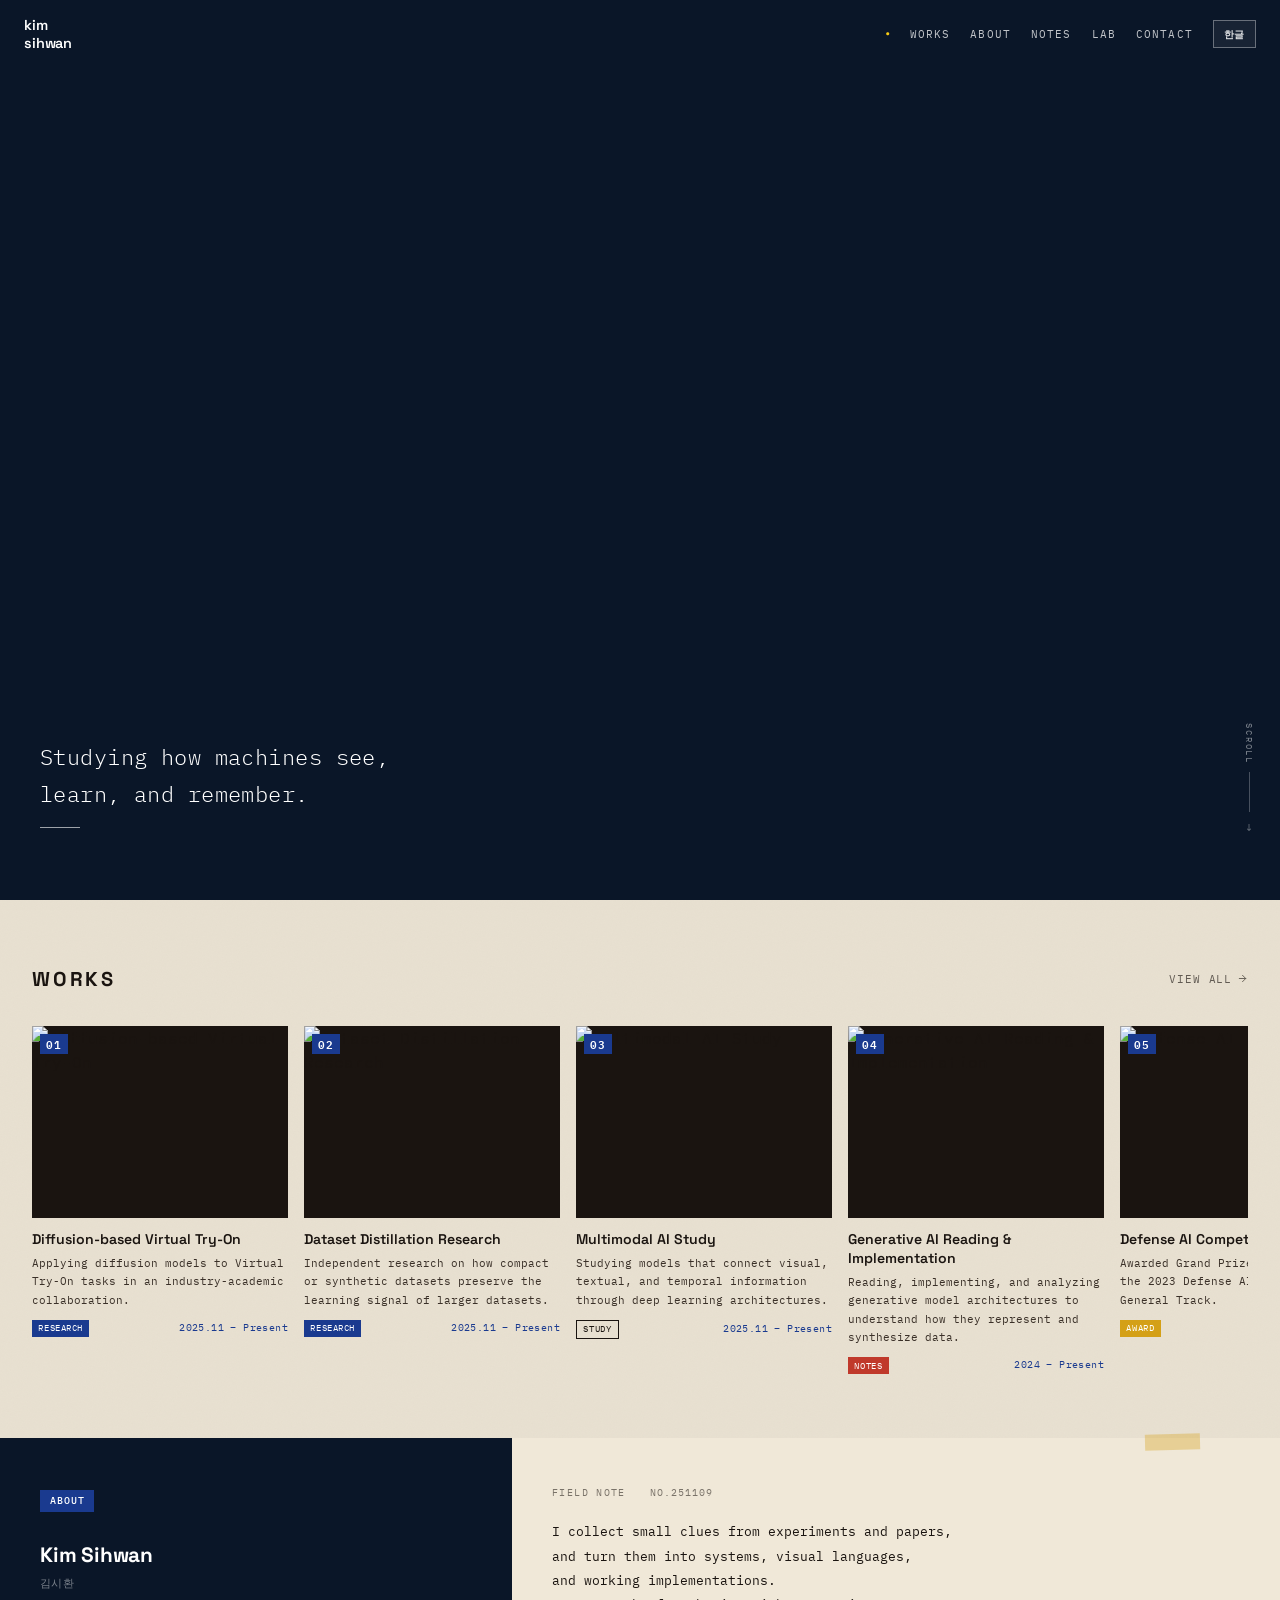
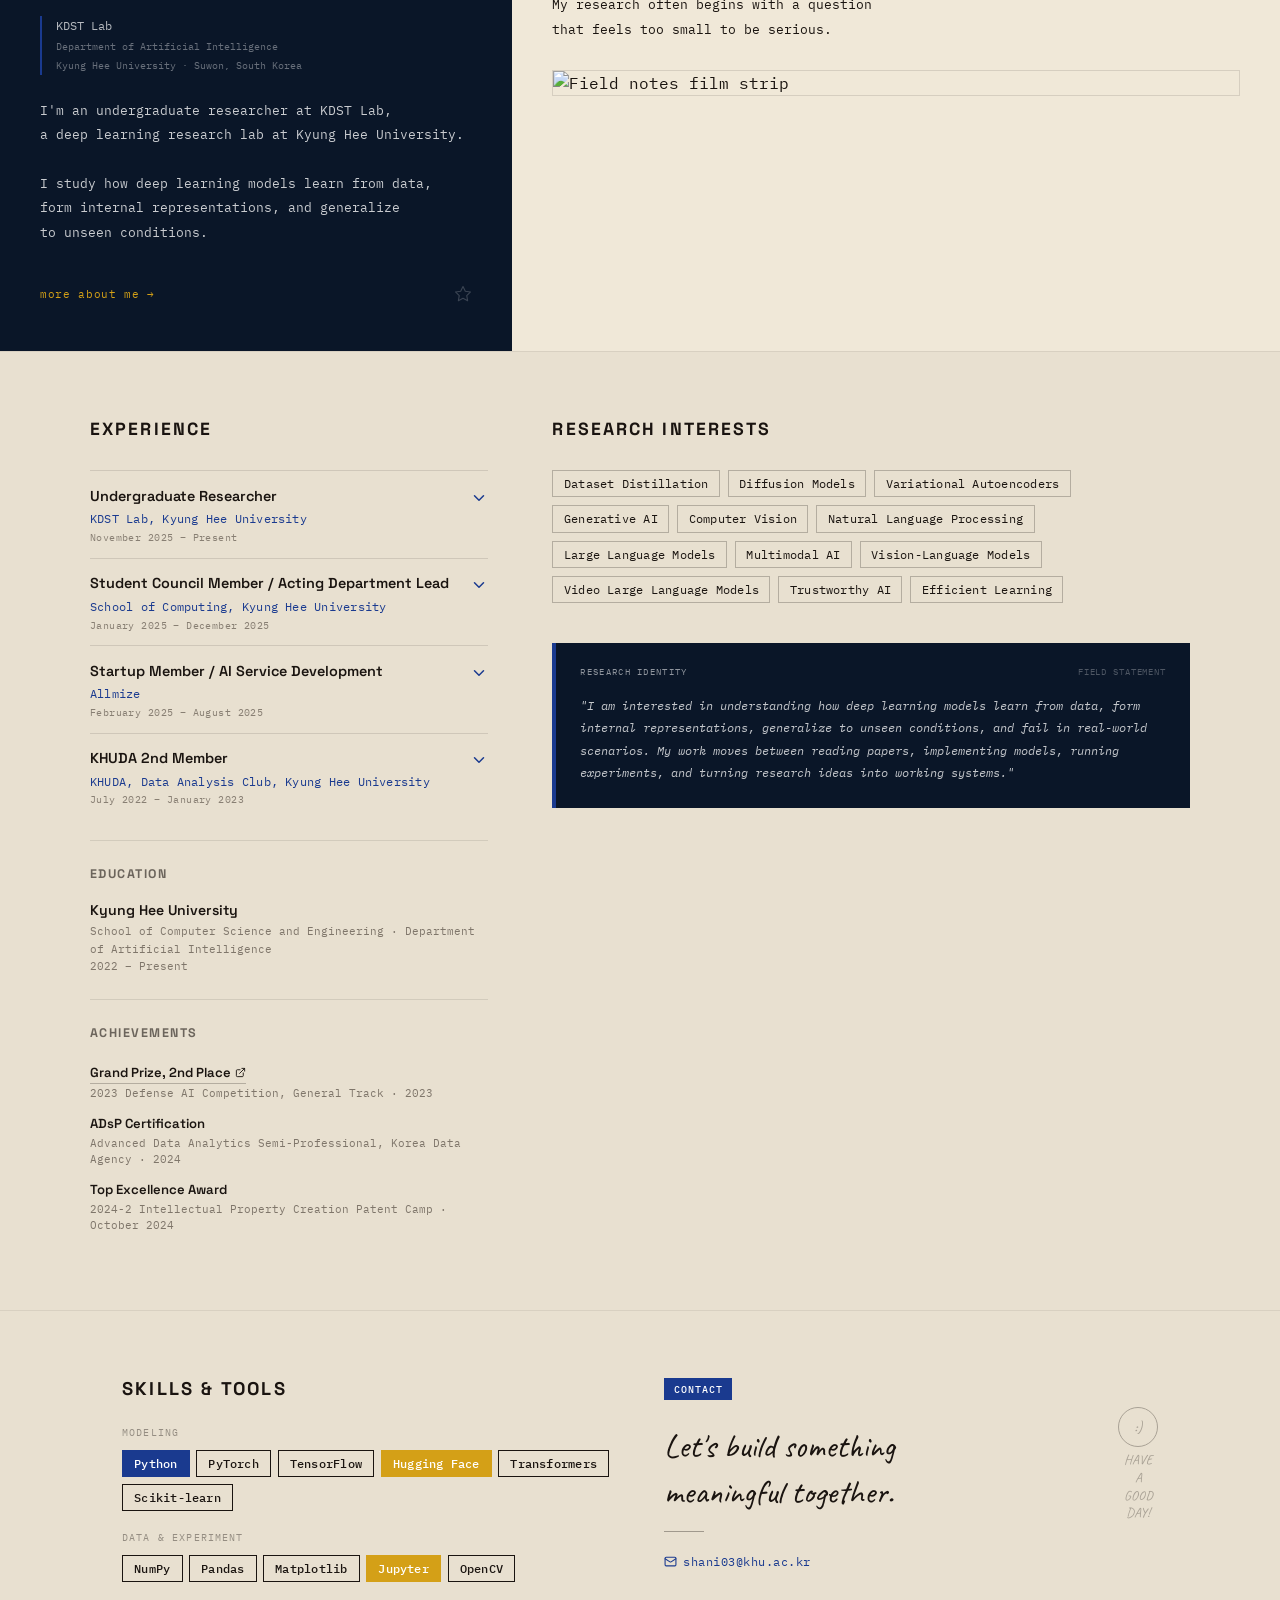
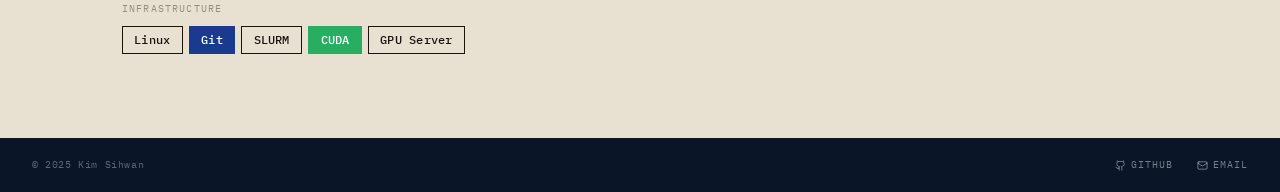
==== index.html @ ae4ee693 "Deploy bilingual portfolio" ====
<!doctype html>
<html lang="ko">
  <head>
    <meta charset="UTF-8" />
    <meta name="viewport" content="width=device-width, initial-scale=1.0, maximum-scale=1" />
    <title>AI Researcher Portfolio</title>
    <meta name="description" content="AI 연구자 및 개발자 포트폴리오 - 연구와 상상력 사이에서 만들어지는 것들" />
    <link rel="preconnect" href="https://fonts.googleapis.com" />
    <link rel="preconnect" href="https://fonts.gstatic.com" crossorigin />
    <link href="https://fonts.googleapis.com/css2?family=Space+Grotesk:wght@300;400;500;600;700&family=IBM+Plex+Mono:ital,wght@0,300;0,400;0,500;1,300;1,400&family=Caveat:wght@400;500;600;700&display=swap" rel="stylesheet" />
    <script type="module" crossorigin src="/assets/index-C9Ez_nBc.js"></script>
    <link rel="stylesheet" crossorigin href="/assets/index-DzJs1wl0.css">
  </head>
  <body>
    <div id="root"></div>
  </body>
</html>
---- assets/index-DzJs1wl0.css ----
@layer properties{@supports (((-webkit-hyphens:none)) and (not (margin-trim:inline))) or ((-moz-orient:inline) and (not (color:rgb(from red r g b)))){*,:before,:after,::backdrop{--tw-rotate-x:initial;--tw-rotate-y:initial;--tw-rotate-z:initial;--tw-skew-x:initial;--tw-skew-y:initial;--tw-border-style:solid;--tw-blur:initial;--tw-brightness:initial;--tw-contrast:initial;--tw-grayscale:initial;--tw-hue-rotate:initial;--tw-invert:initial;--tw-opacity:initial;--tw-saturate:initial;--tw-sepia:initial;--tw-drop-shadow:initial;--tw-drop-shadow-color:initial;--tw-drop-shadow-alpha:100%;--tw-drop-shadow-size:initial;--tw-duration:initial;--tw-animation-delay:0s;--tw-animation-direction:normal;--tw-animation-duration:initial;--tw-animation-fill-mode:none;--tw-animation-iteration-count:1;--tw-enter-blur:0;--tw-enter-opacity:1;--tw-enter-rotate:0;--tw-enter-scale:1;--tw-enter-translate-x:0;--tw-enter-translate-y:0;--tw-exit-blur:0;--tw-exit-opacity:1;--tw-exit-rotate:0;--tw-exit-scale:1;--tw-exit-translate-x:0;--tw-exit-translate-y:0}}}@layer theme{:root,:host{--font-sans:ui-sans-serif, system-ui, sans-serif, "Apple Color Emoji", "Segoe UI Emoji", "Segoe UI Symbol", "Noto Color Emoji";--font-mono:"IBM Plex Mono", monospace;--spacing:.25rem;--default-transition-duration:.15s;--default-transition-timing-function:cubic-bezier(.4, 0, .2, 1);--default-font-family:var(--font-sans);--default-mono-font-family:"IBM Plex Mono", monospace;--font-display:"Space Grotesk", sans-serif;--font-handwrite:"Caveat", cursive}}@layer base{*,:after,:before,::backdrop{box-sizing:border-box;border:0 solid;margin:0;padding:0}::file-selector-button{box-sizing:border-box;border:0 solid;margin:0;padding:0}html,:host{-webkit-text-size-adjust:100%;tab-size:4;line-height:1.5;font-family:var(--default-font-family,ui-sans-serif, system-ui, sans-serif, "Apple Color Emoji", "Segoe UI Emoji", "Segoe UI Symbol", "Noto Color Emoji");font-feature-settings:var(--default-font-feature-settings,normal);font-variation-settings:var(--default-font-variation-settings,normal);-webkit-tap-highlight-color:transparent}hr{height:0;color:inherit;border-top-width:1px}abbr:where([title]){-webkit-text-decoration:underline dotted;text-decoration:underline dotted}h1,h2,h3,h4,h5,h6{font-size:inherit;font-weight:inherit}a{color:inherit;-webkit-text-decoration:inherit;text-decoration:inherit}b,strong{font-weight:bolder}code,kbd,samp,pre{font-family:var(--default-mono-font-family,ui-monospace, SFMono-Regular, Menlo, Monaco, Consolas, "Liberation Mono", "Courier New", monospace);font-feature-settings:var(--default-mono-font-feature-settings,normal);font-variation-settings:var(--default-mono-font-variation-settings,normal);font-size:1em}small{font-size:80%}sub,sup{vertical-align:baseline;font-size:75%;line-height:0;position:relative}sub{bottom:-.25em}sup{top:-.5em}table{text-indent:0;border-color:inherit;border-collapse:collapse}:-moz-focusring{outline:auto}progress{vertical-align:baseline}summary{display:list-item}ol,ul,menu{list-style:none}img,svg,video,canvas,audio,iframe,embed,object{vertical-align:middle;display:block}img,video{max-width:100%;height:auto}button,input,select,optgroup,textarea{font:inherit;font-feature-settings:inherit;font-variation-settings:inherit;letter-spacing:inherit;color:inherit;opacity:1;background-color:#0000;border-radius:0}::file-selector-button{font:inherit;font-feature-settings:inherit;font-variation-settings:inherit;letter-spacing:inherit;color:inherit;opacity:1;background-color:#0000;border-radius:0}:where(select:is([multiple],[size])) optgroup{font-weight:bolder}:where(select:is([multiple],[size])) optgroup option{padding-inline-start:20px}::file-selector-button{margin-inline-end:4px}::placeholder{opacity:1}@supports (not ((-webkit-appearance:-apple-pay-button))) or (contain-intrinsic-size:1px){::placeholder{color:currentColor}@supports (color:color-mix(in lab,red,red)){::placeholder{color:color-mix(in oklab,currentcolor 50%,transparent)}}}textarea{resize:vertical}::-webkit-search-decoration{-webkit-appearance:none}::-webkit-date-and-time-value{min-height:1lh;text-align:inherit}::-webkit-datetime-edit{display:inline-flex}::-webkit-datetime-edit-fields-wrapper{padding:0}::-webkit-datetime-edit{padding-block:0}::-webkit-datetime-edit-year-field{padding-block:0}::-webkit-datetime-edit-month-field{padding-block:0}::-webkit-datetime-edit-day-field{padding-block:0}::-webkit-datetime-edit-hour-field{padding-block:0}::-webkit-datetime-edit-minute-field{padding-block:0}::-webkit-datetime-edit-second-field{padding-block:0}::-webkit-datetime-edit-millisecond-field{padding-block:0}::-webkit-datetime-edit-meridiem-field{padding-block:0}::-webkit-calendar-picker-indicator{line-height:1}:-moz-ui-invalid{box-shadow:none}button,input:where([type=button],[type=reset],[type=submit]){appearance:button}::file-selector-button{appearance:button}::-webkit-inner-spin-button{height:auto}::-webkit-outer-spin-button{height:auto}[hidden]:where(:not([hidden=until-found])){display:none!important}*{border-color:var(--border);outline-color:var(--ring)}@supports (color:color-mix(in lab,red,red)){*{outline-color:color-mix(in oklab,var(--ring) 50%,transparent)}}body{background-color:var(--background);color:var(--ink);font-family:var(--font-mono);background-color:var(--cream)}button:not(:disabled),[role=button]:not([aria-disabled=true]),[type=button]:not(:disabled),[type=submit]:not(:disabled),[type=reset]:not(:disabled),a[href],select:not(:disabled),input[type=checkbox]:not(:disabled),input[type=radio]:not(:disabled){cursor:pointer}h1,h2,h3,h4,h5,h6{font-family:var(--font-display)}}@layer components{.container{width:100%;margin-left:auto;margin-right:auto;padding-left:1rem;padding-right:1rem}.flex{min-width:0;min-height:0}@media(min-width:640px){.container{padding-left:1.5rem;padding-right:1.5rem}}@media(min-width:1024px){.container{max-width:1280px;padding-left:2rem;padding-right:2rem}}.paper-texture{position:relative}.paper-texture:before{content:"";pointer-events:none;z-index:1;background-image:url("data:image/svg+xml,%3Csvg viewBox='0 0 200 200' xmlns='http://www.w3.org/2000/svg'%3E%3Cfilter id='noise'%3E%3CfeTurbulence type='fractalNoise' baseFrequency='0.65' numOctaves='3' stitchTiles='stitch'/%3E%3CfeColorMatrix type='saturate' values='0'/%3E%3C/filter%3E%3Crect width='100%25' height='100%25' filter='url(%23noise)' opacity='0.04'/%3E%3C/svg%3E");position:absolute;inset:0}.label-badge{background-color:var(--royal-blue);color:#fff;font-family:var(--font-mono);letter-spacing:.08em;text-transform:uppercase;padding:.2rem .6rem;font-size:.7rem;font-weight:500;display:inline-block}.tag-research{background-color:var(--royal-blue);color:#fff;font-family:var(--font-mono);letter-spacing:.06em;text-transform:uppercase;padding:.15rem .5rem;font-size:.65rem}.tag-essay{color:var(--ink);border:1px solid var(--ink);font-family:var(--font-mono);letter-spacing:.06em;text-transform:uppercase;background-color:#0000;padding:.15rem .5rem;font-size:.65rem}.tag-photo{color:#fff;font-family:var(--font-mono);letter-spacing:.06em;text-transform:uppercase;background-color:#c0392b;padding:.15rem .5rem;font-size:.65rem}.tag-dev{color:#fff;font-family:var(--font-mono);letter-spacing:.06em;text-transform:uppercase;background-color:#27ae60;padding:.15rem .5rem;font-size:.65rem}.reveal{opacity:1;transition:opacity .6s,transform .6s;transform:translateY(0)}.reveal.visible{opacity:1;transform:translateY(0)}.scroll-container{scrollbar-width:none;-ms-overflow-style:none;scroll-snap-type:x mandatory;gap:1rem;display:flex;overflow-x:auto}.scroll-container::-webkit-scrollbar{display:none}.work-card{scroll-snap-align:start;transition:transform .3s,box-shadow .3s}.work-card:hover{transform:translateY(-4px);box-shadow:0 8px 24px #0a162826}.font-handwrite{font-family:var(--font-handwrite)}.font-display{font-family:var(--font-display)}.font-mono-custom{font-family:var(--font-mono)}.section-line{background-color:var(--ink);width:2.5rem;height:1px;margin-top:.5rem}.skill-tag{font-family:var(--font-mono);letter-spacing:.02em;border:1.5px solid;padding:.3rem .8rem;font-size:.8rem;font-weight:500;transition:all .2s;display:inline-block}.skill-tag:hover{transform:translateY(-2px)}.nav-link{font-family:var(--font-mono);letter-spacing:.08em;text-transform:uppercase;color:var(--cream);opacity:.8;font-size:.8rem;text-decoration:none;transition:opacity .2s}.nav-link:hover,.nav-link.active{opacity:1}.scroll-indicator{writing-mode:vertical-rl;font-family:var(--font-mono);letter-spacing:.15em;text-transform:uppercase;color:#ffffff80;font-size:.65rem}}@layer utilities{.visible{visibility:visible}.absolute{position:absolute}.fixed{position:fixed}.relative{position:relative}.static{position:static}.sticky{position:sticky}.top-0{top:calc(var(--spacing) * 0)}.top-full{top:100%}.right-0{right:calc(var(--spacing) * 0)}.left-0{left:calc(var(--spacing) * 0)}.z-50{z-index:50}.block{display:block}.contents{display:contents}.flex{display:flex}.grid{display:grid}.hidden{display:none}.inline-block{display:inline-block}.inline-flex{display:inline-flex}.transform{transform:var(--tw-rotate-x,) var(--tw-rotate-y,) var(--tw-rotate-z,) var(--tw-skew-x,) var(--tw-skew-y,)}.flex-col{flex-direction:column}.items-center{align-items:center}.justify-between{justify-content:space-between}.gap-1\.5{gap:calc(var(--spacing) * 1.5)}.gap-2{gap:calc(var(--spacing) * 2)}.gap-5{gap:calc(var(--spacing) * 5)}.border{border-style:var(--tw-border-style);border-width:1px}.p-1{padding:calc(var(--spacing) * 1)}.py-4{padding-block:calc(var(--spacing) * 4)}.uppercase{text-transform:uppercase}.italic{font-style:italic}.filter{filter:var(--tw-blur,) var(--tw-brightness,) var(--tw-contrast,) var(--tw-grayscale,) var(--tw-hue-rotate,) var(--tw-invert,) var(--tw-saturate,) var(--tw-sepia,) var(--tw-drop-shadow,)}.transition{transition-property:color,background-color,border-color,outline-color,text-decoration-color,fill,stroke,--tw-gradient-from,--tw-gradient-via,--tw-gradient-to,opacity,box-shadow,transform,translate,scale,rotate,filter,-webkit-backdrop-filter,backdrop-filter,display,content-visibility,overlay,pointer-events;transition-timing-function:var(--tw-ease,var(--default-transition-timing-function));transition-duration:var(--tw-duration,var(--default-transition-duration))}.transition-all{transition-property:all;transition-timing-function:var(--tw-ease,var(--default-transition-timing-function));transition-duration:var(--tw-duration,var(--default-transition-duration))}.duration-400{--tw-duration:.4s;transition-duration:.4s}.running{animation-play-state:running}@media(min-width:48rem){.md\:flex{display:flex}.md\:hidden{display:none}}}@property --tw-animation-delay{syntax:"*";inherits:false;initial-value:0s}@property --tw-animation-direction{syntax:"*";inherits:false;initial-value:normal}@property --tw-animation-duration{syntax:"*";inherits:false}@property --tw-animation-fill-mode{syntax:"*";inherits:false;initial-value:none}@property --tw-animation-iteration-count{syntax:"*";inherits:false;initial-value:1}@property --tw-enter-blur{syntax:"*";inherits:false;initial-value:0}@property --tw-enter-opacity{syntax:"*";inherits:false;initial-value:1}@property --tw-enter-rotate{syntax:"*";inherits:false;initial-value:0}@property --tw-enter-scale{syntax:"*";inherits:false;initial-value:1}@property --tw-enter-translate-x{syntax:"*";inherits:false;initial-value:0}@property --tw-enter-translate-y{syntax:"*";inherits:false;initial-value:0}@property --tw-exit-blur{syntax:"*";inherits:false;initial-value:0}@property --tw-exit-opacity{syntax:"*";inherits:false;initial-value:1}@property --tw-exit-rotate{syntax:"*";inherits:false;initial-value:0}@property --tw-exit-scale{syntax:"*";inherits:false;initial-value:1}@property --tw-exit-translate-x{syntax:"*";inherits:false;initial-value:0}@property --tw-exit-translate-y{syntax:"*";inherits:false;initial-value:0}:root{--background:oklch(96% .012 80);--foreground:oklch(14% .018 50);--card:oklch(94% .015 75);--card-foreground:oklch(14% .018 50);--popover:oklch(97% .008 80);--popover-foreground:oklch(14% .018 50);--primary:oklch(38% .18 260);--primary-foreground:oklch(97% .005 80);--secondary:oklch(90% .018 75);--secondary-foreground:oklch(25% .015 50);--muted:oklch(88% .02 75);--muted-foreground:oklch(48% .02 60);--accent:oklch(38% .18 260);--accent-foreground:oklch(97% .005 80);--destructive:oklch(57.7% .245 27.325);--destructive-foreground:oklch(98.5% 0 0);--border:oklch(80% .025 70);--input:oklch(85% .02 75);--ring:oklch(38% .18 260);--radius:.25rem;--chart-1:oklch(38% .18 260);--chart-2:oklch(55% .15 260);--chart-3:oklch(65% .1 80);--chart-4:oklch(75% .08 80);--chart-5:oklch(85% .05 80);--sidebar:oklch(94% .015 75);--sidebar-foreground:oklch(14% .018 50);--sidebar-primary:oklch(38% .18 260);--sidebar-primary-foreground:oklch(97% .005 80);--sidebar-accent:oklch(88% .02 75);--sidebar-accent-foreground:oklch(14% .018 50);--sidebar-border:oklch(80% .025 70);--sidebar-ring:oklch(38% .18 260);--navy:#0a1628;--navy-mid:#0d2244;--royal-blue:#1a3a8f;--cream:#e8e0d0;--cream-dark:#d8cfc0;--ink:#1a1410;--ink-light:#3a3028;--gold:#d4a017;--red-label:#c0392b;--green-label:#27ae60}@media(max-width:768px){.about-grid,.skills-contact-grid,.work-detail-grid{grid-template-columns:1fr!important}.works-list-row{grid-template-columns:2.5rem 1fr 5rem!important}.works-list-area,.works-list-status{display:none!important}.research-grid{grid-template-columns:1fr!important}}@keyframes fadeInUp{0%{opacity:0;transform:translateY(24px)}to{opacity:1;transform:translateY(0)}}@keyframes fadeIn{0%{opacity:0}to{opacity:1}}.animate-fade-in{animation:.8s forwards fadeIn}.animate-fade-up{animation:.7s forwards fadeInUp}::-webkit-scrollbar{width:6px}::-webkit-scrollbar-track{background:var(--cream)}::-webkit-scrollbar-thumb{background:var(--royal-blue);border-radius:0}::selection{background-color:var(--royal-blue);color:#fff}html{scroll-behavior:smooth}@property --tw-rotate-x{syntax:"*";inherits:false}@property --tw-rotate-y{syntax:"*";inherits:false}@property --tw-rotate-z{syntax:"*";inherits:false}@property --tw-skew-x{syntax:"*";inherits:false}@property --tw-skew-y{syntax:"*";inherits:false}@property --tw-border-style{syntax:"*";inherits:false;initial-value:solid}@property --tw-blur{syntax:"*";inherits:false}@property --tw-brightness{syntax:"*";inherits:false}@property --tw-contrast{syntax:"*";inherits:false}@property --tw-grayscale{syntax:"*";inherits:false}@property --tw-hue-rotate{syntax:"*";inherits:false}@property --tw-invert{syntax:"*";inherits:false}@property --tw-opacity{syntax:"*";inherits:false}@property --tw-saturate{syntax:"*";inherits:false}@property --tw-sepia{syntax:"*";inherits:false}@property --tw-drop-shadow{syntax:"*";inherits:false}@property --tw-drop-shadow-color{syntax:"*";inherits:false}@property --tw-drop-shadow-alpha{syntax:"<percentage>";inherits:false;initial-value:100%}@property --tw-drop-shadow-size{syntax:"*";inherits:false}@property --tw-duration{syntax:"*";inherits:false}
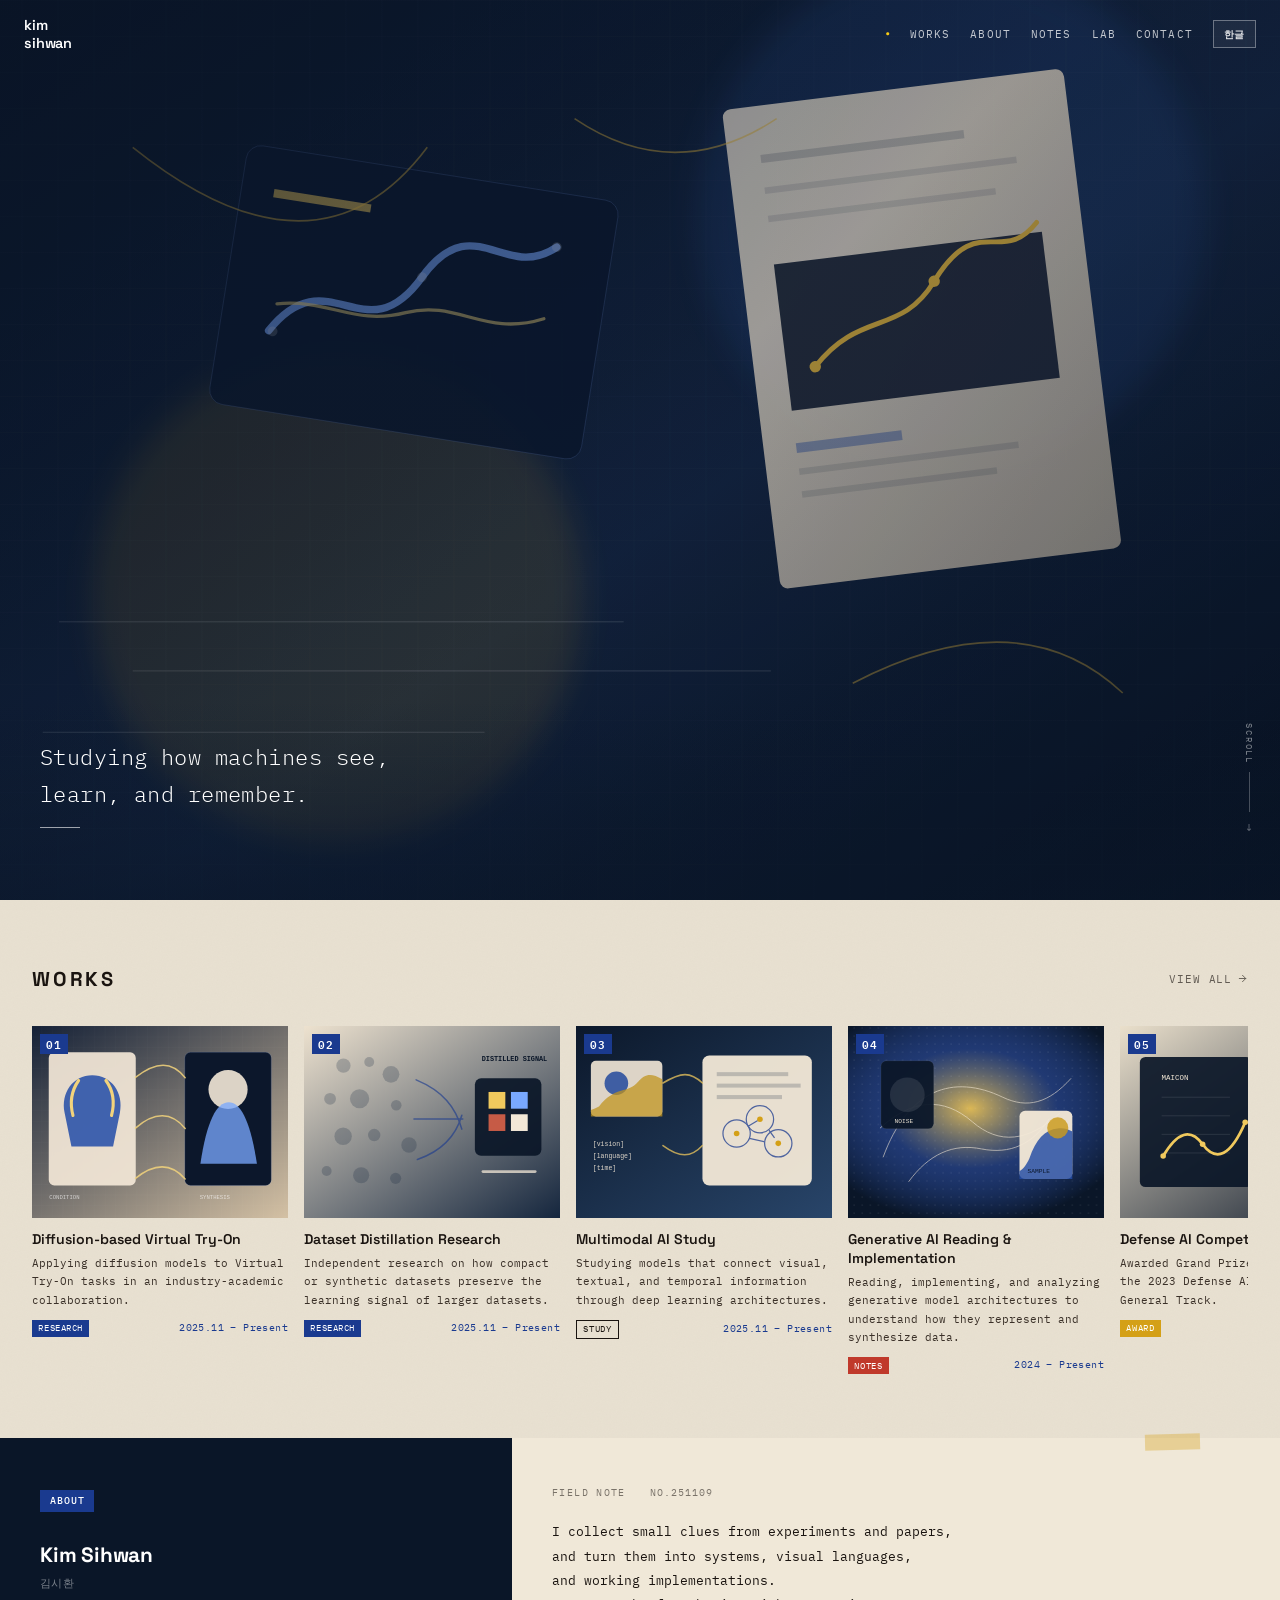
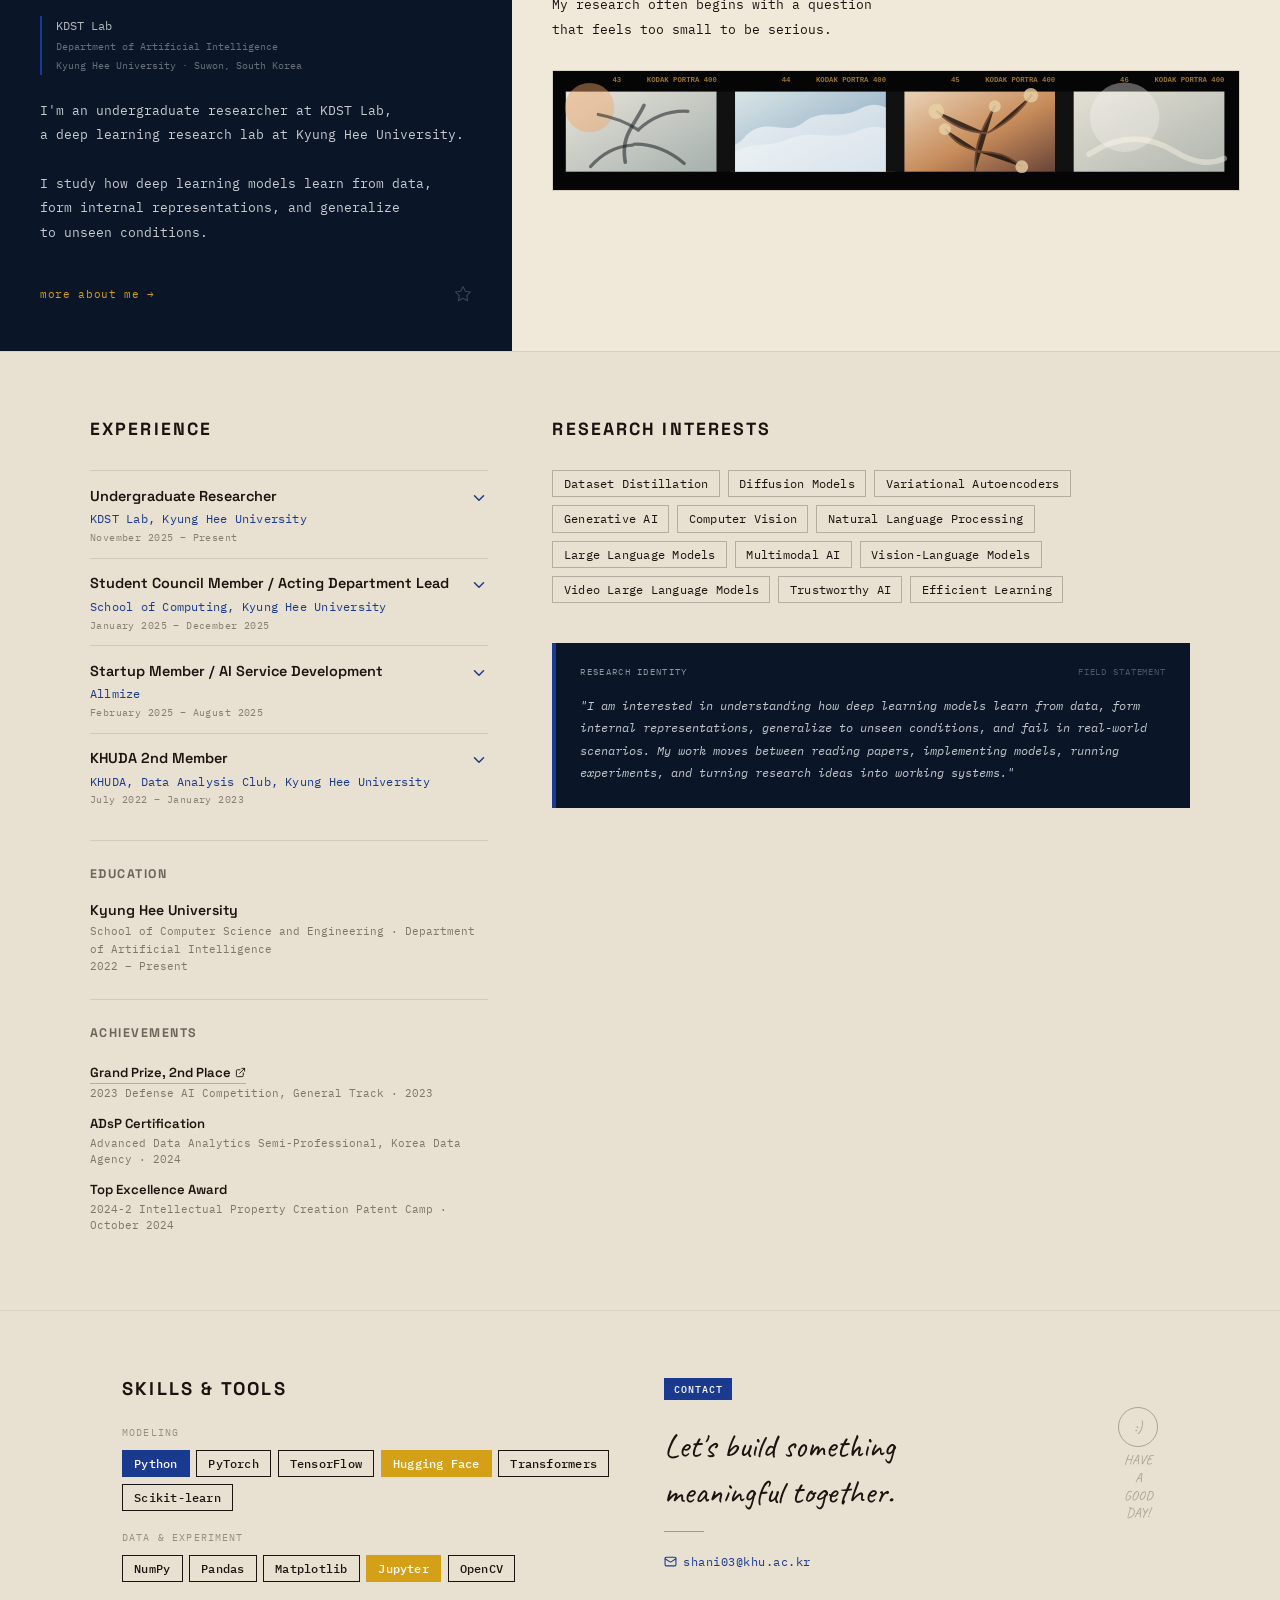
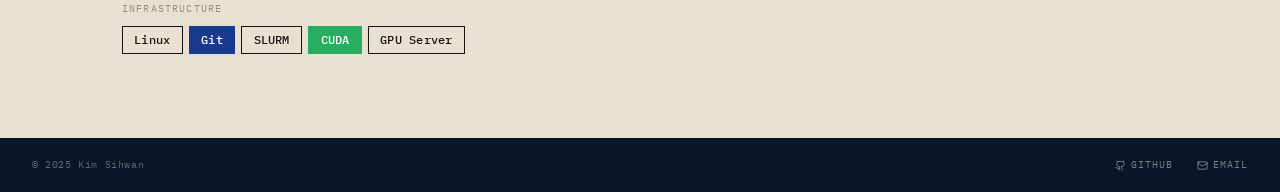
==== commit 4c1cf94a: "Self-host portfolio image assets" ====
--- a/index.html
+++ b/index.html
@@ -8,7 +8,7 @@
     <link rel="preconnect" href="https://fonts.googleapis.com" />
     <link rel="preconnect" href="https://fonts.gstatic.com" crossorigin />
     <link href="https://fonts.googleapis.com/css2?family=Space+Grotesk:wght@300;400;500;600;700&family=IBM+Plex+Mono:ital,wght@0,300;0,400;0,500;1,300;1,400&family=Caveat:wght@400;500;600;700&display=swap" rel="stylesheet" />
-    <script type="module" crossorigin src="/assets/index-C9Ez_nBc.js"></script>
+    <script type="module" crossorigin src="/assets/index-DN_fXSoK.js"></script>
     <link rel="stylesheet" crossorigin href="/assets/index-DzJs1wl0.css">
   </head>
   <body>
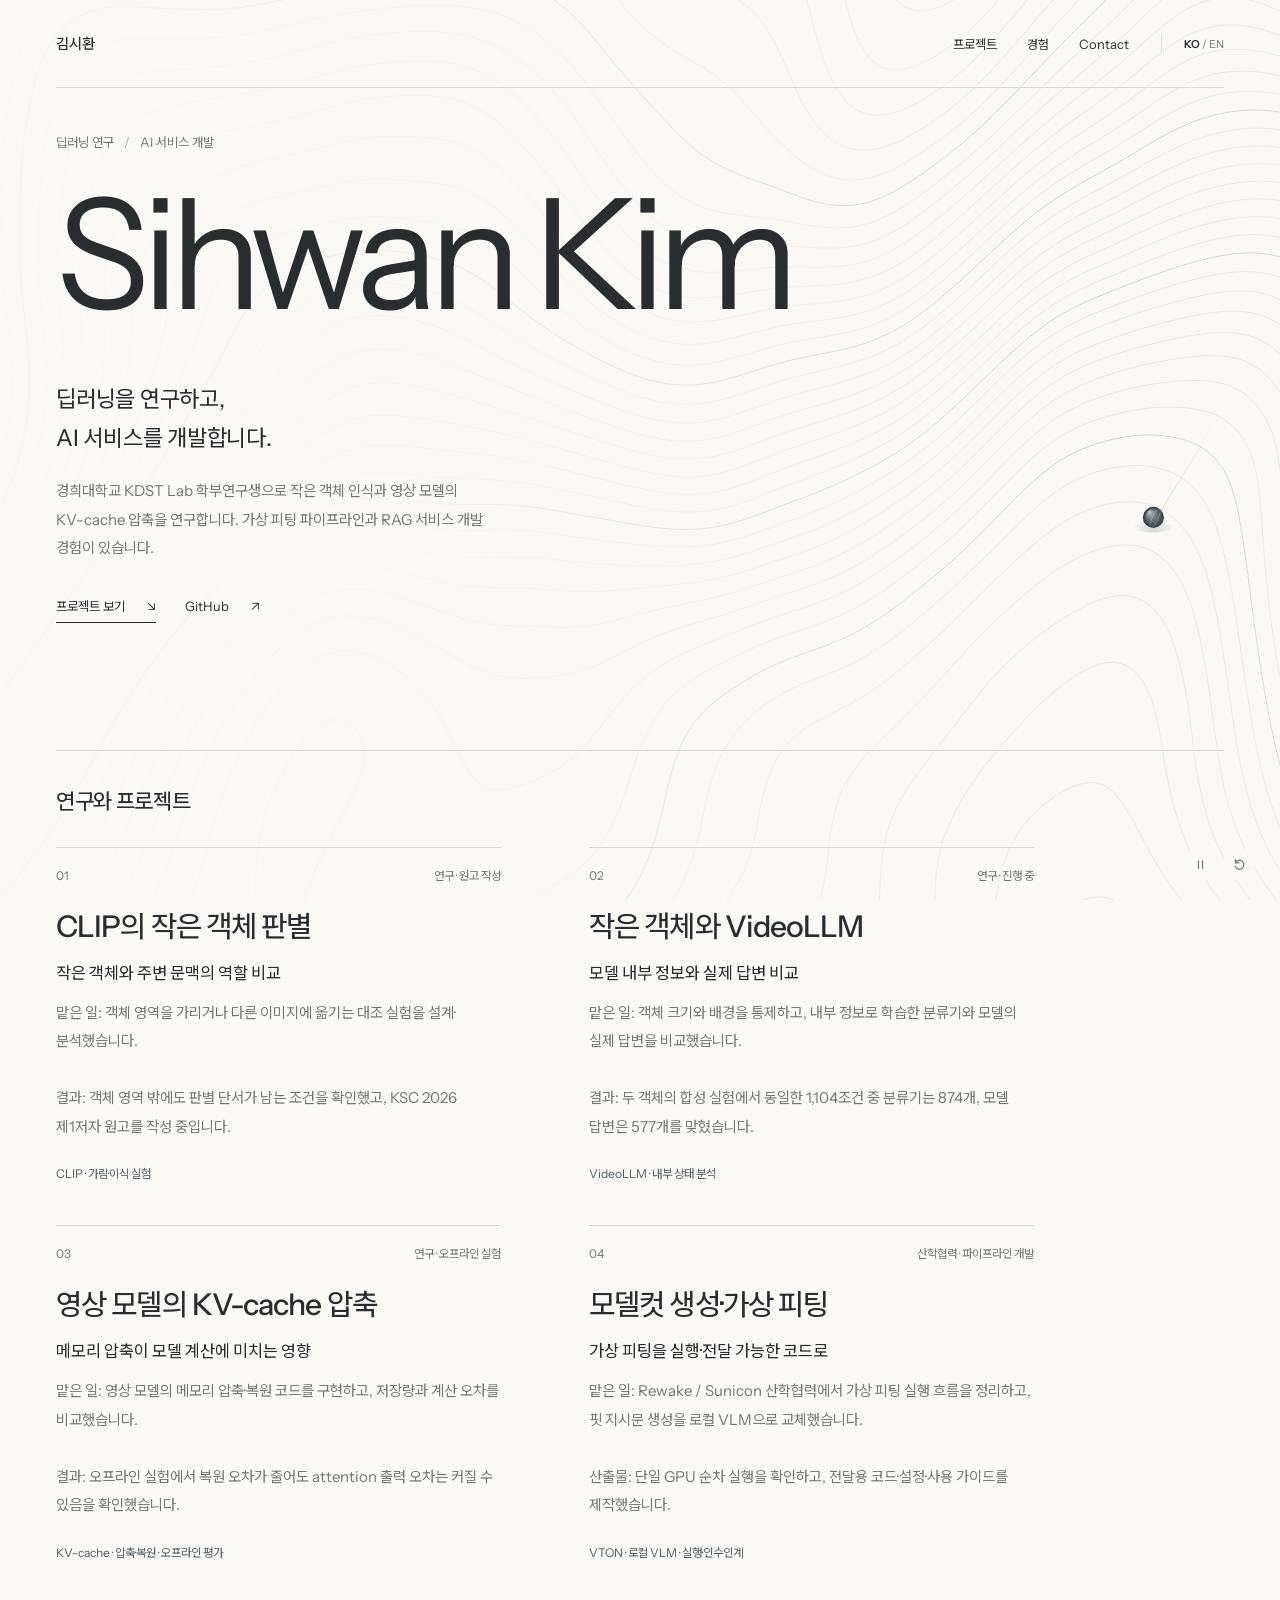
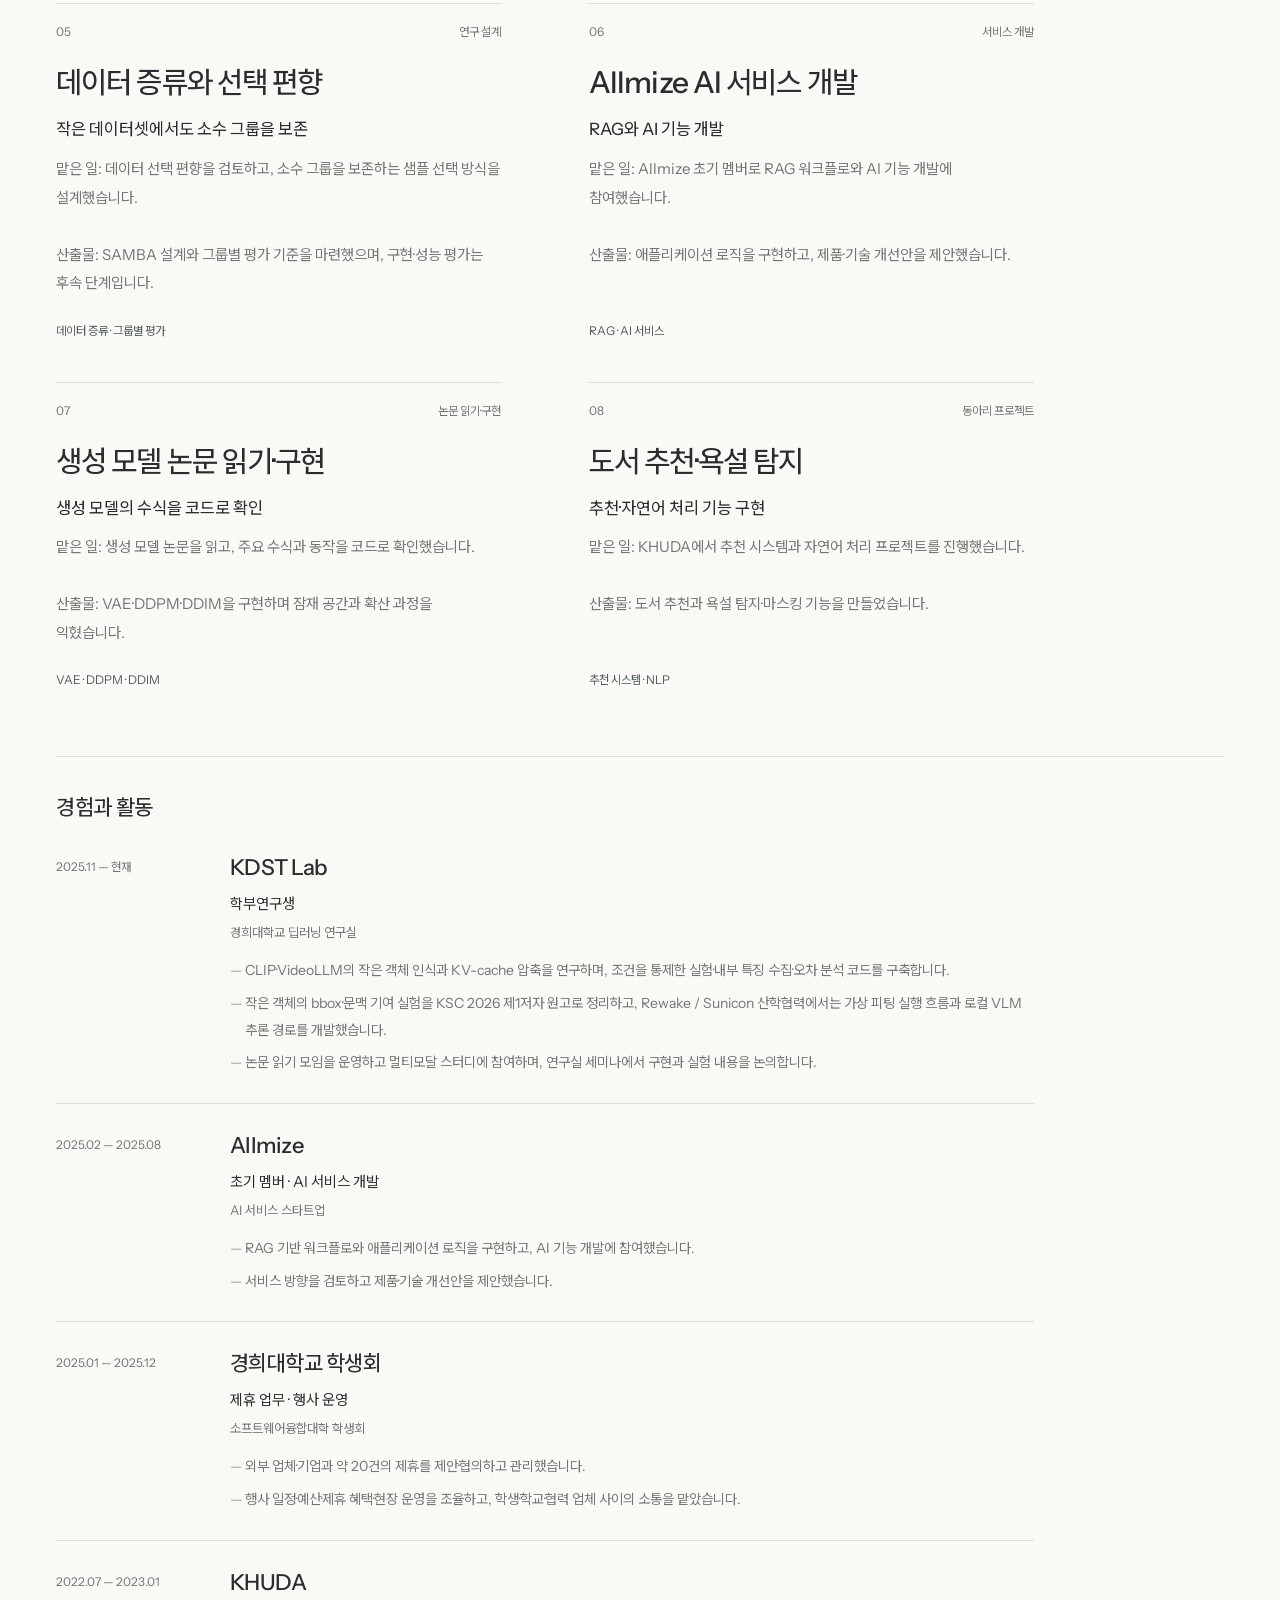
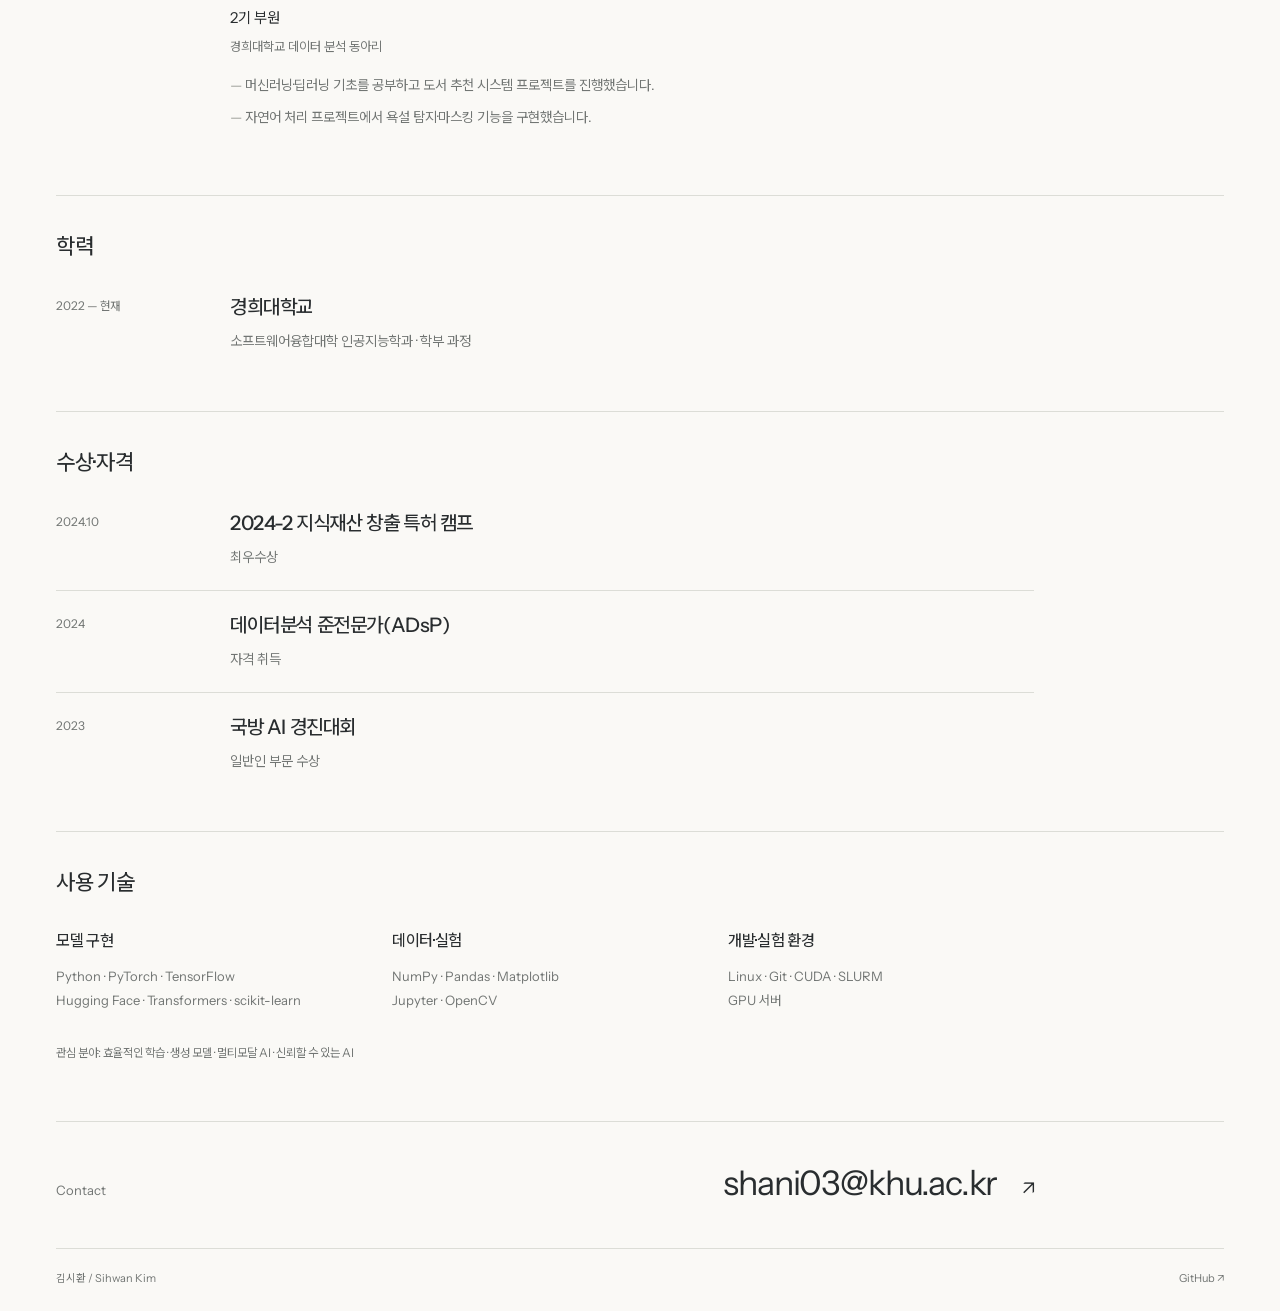
==== commit 37f0c9f6: "Publish bilingual contour portfolio with concise project outcomes" ====
--- a/index.html
+++ b/index.html
@@ -1,17 +1,179 @@
 <!doctype html>
 <html lang="ko">
-  <head>
-    <meta charset="UTF-8" />
-    <meta name="viewport" content="width=device-width, initial-scale=1.0, maximum-scale=1" />
-    <title>AI Researcher Portfolio</title>
-    <meta name="description" content="AI 연구자 및 개발자 포트폴리오 - 연구와 상상력 사이에서 만들어지는 것들" />
-    <link rel="preconnect" href="https://fonts.googleapis.com" />
-    <link rel="preconnect" href="https://fonts.gstatic.com" crossorigin />
-    <link href="https://fonts.googleapis.com/css2?family=Space+Grotesk:wght@300;400;500;600;700&family=IBM+Plex+Mono:ital,wght@0,300;0,400;0,500;1,300;1,400&family=Caveat:wght@400;500;600;700&display=swap" rel="stylesheet" />
-    <script type="module" crossorigin src="/assets/index-DN_fXSoK.js"></script>
-    <link rel="stylesheet" crossorigin href="/assets/index-DzJs1wl0.css">
-  </head>
-  <body>
-    <div id="root"></div>
-  </body>
+<head>
+  <meta charset="utf-8">
+  <meta name="viewport" content="width=device-width,initial-scale=1">
+  <meta name="theme-color" content="#faf9f6">
+  <title>김시환 — AI Research & Engineering</title>
+  <meta name="description" content="김시환의 AI 연구와 개발 포트폴리오. CLIP 작은 객체·문맥 분석, VideoLLM 내부 신호와 답변 진단, KV-cache 압축, 가상 피팅·로컬 VLM 파이프라인과 RAG 서비스 개발." data-ko="김시환의 AI 연구와 개발 포트폴리오. CLIP 작은 객체·문맥 분석, VideoLLM 내부 신호와 답변 진단, KV-cache 압축, 가상 피팅·로컬 VLM 파이프라인과 RAG 서비스 개발." data-en="Sihwan Kim’s AI research and engineering portfolio: CLIP small-object/context analysis, VideoLLM readout diagnostics, KV-cache compression, local-VLM virtual try-on pipelines, and RAG service development.">
+  <link rel="preload" href="assets/PortfolioLatin.woff2?v=concise-20261012" as="font" type="font/woff2" crossorigin>
+  <link rel="preload" href="assets/PortfolioHangul.woff2?v=concise-20261012" as="font" type="font/woff2" crossorigin>
+  <link rel="stylesheet" href="assets/portfolio.css?v=concise-20261012">
+  <!-- Profile source: sihxan/pages/profile.md, blob 30ebba93d901a186428a1368f3ac42781ade647d.
+       Exact student-council title and Defense AI award wording remain to be clarified.
+       Recent research copy is audited against received reports and the current manuscript.
+       Manuscript preparation is not submission or acceptance. Probe results are diagnostic.
+       No internal Sunicon images or experimental metrics are included.
+       The terrain is decorative and does not represent experimental data. -->
+</head>
+<body>
+  <a class="skip" data-ko="본문 바로가기" data-en="Skip to content" href="#main">본문 바로가기</a>
+  <canvas id="loss-landscape" class="contour-background" role="img" aria-label="페이지 전체를 이어가는 등고선과 스크롤을 뒤따라 굴러오는 구슬"></canvas>
+  <div class="motion-tools">
+    <button id="toggle-motion" type="button" aria-label="애니메이션 일시 정지"><svg class="pause-icon" viewBox="0 0 16 16" aria-hidden="true"><path d="M5.5 3.5v9m5-9v9"/></svg><svg class="play-icon" viewBox="0 0 16 16" aria-hidden="true"><path d="m5 3 7 5-7 5z"/></svg></button>
+    <button id="restart-motion" type="button" aria-label="애니메이션 처음부터 다시 보기"><svg viewBox="0 0 16 16" aria-hidden="true"><path d="M3 5.5A5.5 5.5 0 1 1 2.6 10M3 2v4h4"/></svg></button>
+  </div>
+  <div class="wrap">
+    <header>
+      <a class="wordmark" data-ko="김시환" data-en="Sihwan Kim" href="#main">김시환</a>
+      <nav aria-label="주 메뉴">
+        <a class="" data-ko="프로젝트" data-en="Projects" href="#work">프로젝트</a>
+        <a class="" data-ko="경험" data-en="Experience" href="#profile">경험</a>
+        <a href="#contact" data-ko="Contact" data-en="Contact">Contact</a>
+        <button class="language" type="button" aria-label="Switch to English"><strong>KO</strong> / EN</button>
+      </nav>
+    </header>
+    <main id="main">
+      <section class="hero" aria-labelledby="name">
+        <div class="identity enter">
+          <h1 id="name"><span>Sihwan</span><span>Kim</span></h1>
+          <p class="role" data-ko="딥러닝 연구&lt;span&gt;AI 서비스 개발&lt;/span&gt;" data-en="Deep Learning Research&lt;span&gt;AI Engineering&lt;/span&gt;" >딥러닝 연구<span>AI 서비스 개발</span></p>
+        </div>
+        <div class="hero-row"><div class="intro-copy enter d1">
+          <p class="intro" data-ko="딥러닝을 연구하고,&lt;br class=&quot;desktop-break&quot;&gt; AI 서비스를 개발합니다." data-en="I research deep learning&lt;br class=&quot;desktop-break&quot;&gt; and develop AI services." >딥러닝을 연구하고,<br class="desktop-break"> AI 서비스를 개발합니다.</p>
+          <p class="intro-detail" data-ko="경희대학교 KDST Lab 학부연구생으로 작은 객체 인식과 영상 모델의 KV-cache 압축을 연구합니다. 가상 피팅 파이프라인과 RAG 서비스 개발 경험이 있습니다." data-en="I am an undergraduate researcher at KDST Lab, Kyung Hee University, studying small-object recognition and KV-cache compression for video models. My engineering work includes virtual try-on pipelines and RAG services." >경희대학교 KDST Lab 학부연구생으로 작은 객체 인식과 영상 모델의 KV-cache 압축을 연구합니다. 가상 피팅 파이프라인과 RAG 서비스 개발 경험이 있습니다.</p>
+          <div class="hero-links">
+            <a class="work-link" href="#work"><span class="" data-ko="프로젝트 보기" data-en="View projects" >프로젝트 보기</span><span aria-hidden="true">↘</span></a>
+            <a href="https://github.com/sihxan" target="_blank" rel="noopener noreferrer">GitHub <span aria-hidden="true">↗</span></a>
+          </div>
+        </div></div>
+      </section>
+      <section class="work" id="work" aria-labelledby="work-title">
+        <div class="section-heading reveal"><h2 class="" data-ko="연구와 프로젝트" data-en="Research &amp; projects" id="work-title">연구와 프로젝트</h2></div>
+        <div class="work-grid"><article class="project reveal">
+      <div class="project-meta"><span class="index" aria-hidden="true">01</span><span class="" data-ko="연구 · 원고 작성" data-en="Research · Manuscript preparation" >연구 · 원고 작성</span></div>
+      <h3 class="" data-ko="CLIP의 작은 객체 판별" data-en="Small-object discrimination in CLIP" >CLIP의 작은 객체 판별</h3>
+      <p class="purpose" data-ko="작은 객체와 주변 문맥의 역할 비교" data-en="Comparing small objects and their context" >작은 객체와 주변 문맥의 역할 비교</p>
+      <p class="activity" data-ko="맡은 일: 객체 영역을 가리거나 다른 이미지에 옮기는 대조 실험을 설계·분석했습니다.&lt;br&gt;&lt;br&gt;결과: 객체 영역 밖에도 판별 단서가 남는 조건을 확인했고, KSC 2026 제1저자 원고를 작성 중입니다." data-en="My work: Designed and analyzed experiments that mask or transplant object regions.&lt;br&gt;&lt;br&gt;Finding: Identified conditions where discriminative cues remain outside the object region; preparing a first-author KSC 2026 manuscript." >맡은 일: 객체 영역을 가리거나 다른 이미지에 옮기는 대조 실험을 설계·분석했습니다.<br><br>결과: 객체 영역 밖에도 판별 단서가 남는 조건을 확인했고, KSC 2026 제1저자 원고를 작성 중입니다.</p>
+      <p class="methods" data-ko="CLIP · 가림·이식 실험" data-en="CLIP · Masking &amp; transplantation" >CLIP · 가림·이식 실험</p>
+    </article><article class="project reveal">
+      <div class="project-meta"><span class="index" aria-hidden="true">02</span><span class="" data-ko="연구 · 진행 중" data-en="Research · Ongoing" >연구 · 진행 중</span></div>
+      <h3 class="" data-ko="작은 객체와 VideoLLM" data-en="Small objects in VideoLLMs" >작은 객체와 VideoLLM</h3>
+      <p class="purpose" data-ko="모델 내부 정보와 실제 답변 비교" data-en="Comparing internal information with actual answers" >모델 내부 정보와 실제 답변 비교</p>
+      <p class="activity" data-ko="맡은 일: 객체 크기와 배경을 통제하고, 내부 정보로 학습한 분류기와 모델의 실제 답변을 비교했습니다.&lt;br&gt;&lt;br&gt;결과: 두 객체의 합성 실험에서 동일한 1,104조건 중 분류기는 874개, 모델 답변은 577개를 맞혔습니다." data-en="My work: Controlled object size and backgrounds, comparing a classifier trained on internal states with the model&#x27;s own answers.&lt;br&gt;&lt;br&gt;Finding: In synthetic scenes with two fixed objects, the classifier answered 874 of the same 1,104 conditions correctly, versus 577 native answers." >맡은 일: 객체 크기와 배경을 통제하고, 내부 정보로 학습한 분류기와 모델의 실제 답변을 비교했습니다.<br><br>결과: 두 객체의 합성 실험에서 동일한 1,104조건 중 분류기는 874개, 모델 답변은 577개를 맞혔습니다.</p>
+      <p class="methods" data-ko="VideoLLM · 내부 상태 분석" data-en="VideoLLM · Internal-state analysis" >VideoLLM · 내부 상태 분석</p>
+    </article><article class="project reveal">
+      <div class="project-meta"><span class="index" aria-hidden="true">03</span><span class="" data-ko="연구 · 오프라인 실험" data-en="Research · Offline experiments" >연구 · 오프라인 실험</span></div>
+      <h3 class="" data-ko="영상 모델의 KV-cache 압축" data-en="KV-cache compression for video models" >영상 모델의 KV-cache 압축</h3>
+      <p class="purpose" data-ko="메모리 압축이 모델 계산에 미치는 영향" data-en="How memory compression affects model computation" >메모리 압축이 모델 계산에 미치는 영향</p>
+      <p class="activity" data-ko="맡은 일: 영상 모델의 메모리 압축·복원 코드를 구현하고, 저장량과 계산 오차를 비교했습니다.&lt;br&gt;&lt;br&gt;결과: 오프라인 실험에서 복원 오차가 줄어도 attention 출력 오차는 커질 수 있음을 확인했습니다." data-en="My work: Implemented memory compression and reconstruction, comparing storage costs and computation errors.&lt;br&gt;&lt;br&gt;Finding: Offline experiments showed that better reconstruction can still produce greater attention-output error." >맡은 일: 영상 모델의 메모리 압축·복원 코드를 구현하고, 저장량과 계산 오차를 비교했습니다.<br><br>결과: 오프라인 실험에서 복원 오차가 줄어도 attention 출력 오차는 커질 수 있음을 확인했습니다.</p>
+      <p class="methods" data-ko="KV-cache · 압축·복원 · 오프라인 평가" data-en="KV-cache · Compression &amp; reconstruction · Offline evaluation" >KV-cache · 압축·복원 · 오프라인 평가</p>
+    </article><article class="project reveal">
+      <div class="project-meta"><span class="index" aria-hidden="true">04</span><span class="" data-ko="산학협력 · 파이프라인 개발" data-en="Industry collaboration · Pipeline engineering" >산학협력 · 파이프라인 개발</span></div>
+      <h3 class="" data-ko="모델컷 생성·가상 피팅" data-en="Model-cut generation &amp; virtual try-on" >모델컷 생성·가상 피팅</h3>
+      <p class="purpose" data-ko="가상 피팅을 실행·전달 가능한 코드로" data-en="Making virtual try-on runnable and transferable" >가상 피팅을 실행·전달 가능한 코드로</p>
+      <p class="activity" data-ko="맡은 일: Rewake / Sunicon 산학협력에서 가상 피팅 실행 흐름을 정리하고, 핏 지시문 생성을 로컬 VLM으로 교체했습니다.&lt;br&gt;&lt;br&gt;산출물: 단일 GPU 순차 실행을 확인하고, 전달용 코드·설정·사용 가이드를 제작했습니다." data-en="My work: Organized virtual try-on execution with Rewake / Sunicon and replaced external fit-text generation with a local VLM.&lt;br&gt;&lt;br&gt;Outcome: Verified sequential execution on one GPU and produced handoff code, settings and a usage guide." >맡은 일: Rewake / Sunicon 산학협력에서 가상 피팅 실행 흐름을 정리하고, 핏 지시문 생성을 로컬 VLM으로 교체했습니다.<br><br>산출물: 단일 GPU 순차 실행을 확인하고, 전달용 코드·설정·사용 가이드를 제작했습니다.</p>
+      <p class="methods" data-ko="VTON · 로컬 VLM · 실행·인수인계" data-en="VTON · Local VLM · Execution &amp; handoff" >VTON · 로컬 VLM · 실행·인수인계</p>
+    </article><article class="project reveal">
+      <div class="project-meta"><span class="index" aria-hidden="true">05</span><span class="" data-ko="연구 설계" data-en="Research design" >연구 설계</span></div>
+      <h3 class="" data-ko="데이터 증류와 선택 편향" data-en="Dataset distillation &amp; selection bias" >데이터 증류와 선택 편향</h3>
+      <p class="purpose" data-ko="작은 데이터셋에서도 소수 그룹을 보존" data-en="Preserving minority groups in compact datasets" >작은 데이터셋에서도 소수 그룹을 보존</p>
+      <p class="activity" data-ko="맡은 일: 데이터 선택 편향을 검토하고, 소수 그룹을 보존하는 샘플 선택 방식을 설계했습니다.&lt;br&gt;&lt;br&gt;산출물: SAMBA 설계와 그룹별 평가 기준을 마련했으며, 구현·성능 평가는 후속 단계입니다." data-en="My work: Examined selection bias and designed sample selection to preserve minority groups.&lt;br&gt;&lt;br&gt;Deliverable: A SAMBA design and group-level evaluation criteria; implementation and performance testing remain follow-up work." >맡은 일: 데이터 선택 편향을 검토하고, 소수 그룹을 보존하는 샘플 선택 방식을 설계했습니다.<br><br>산출물: SAMBA 설계와 그룹별 평가 기준을 마련했으며, 구현·성능 평가는 후속 단계입니다.</p>
+      <p class="methods" data-ko="데이터 증류 · 그룹별 평가" data-en="Dataset distillation · Group-level evaluation" >데이터 증류 · 그룹별 평가</p>
+    </article><article class="project reveal">
+      <div class="project-meta"><span class="index" aria-hidden="true">06</span><span class="" data-ko="서비스 개발" data-en="Product engineering" >서비스 개발</span></div>
+      <h3 class="" data-ko="Allmize AI 서비스 개발" data-en="AI service development at Allmize" >Allmize AI 서비스 개발</h3>
+      <p class="purpose" data-ko="RAG와 AI 기능 개발" data-en="Building RAG and AI features" >RAG와 AI 기능 개발</p>
+      <p class="activity" data-ko="맡은 일: Allmize 초기 멤버로 RAG 워크플로와 AI 기능 개발에 참여했습니다.&lt;br&gt;&lt;br&gt;산출물: 애플리케이션 로직을 구현하고, 제품·기술 개선안을 제안했습니다." data-en="My work: Contributed to RAG workflows and AI features as an early Allmize member.&lt;br&gt;&lt;br&gt;Deliverable: Application logic and proposals for product and technical improvements." >맡은 일: Allmize 초기 멤버로 RAG 워크플로와 AI 기능 개발에 참여했습니다.<br><br>산출물: 애플리케이션 로직을 구현하고, 제품·기술 개선안을 제안했습니다.</p>
+      <p class="methods" data-ko="RAG · AI 서비스" data-en="RAG · AI services" >RAG · AI 서비스</p>
+    </article><article class="project reveal">
+      <div class="project-meta"><span class="index" aria-hidden="true">07</span><span class="" data-ko="논문 읽기·구현" data-en="Reading &amp; implementation" >논문 읽기·구현</span></div>
+      <h3 class="" data-ko="생성 모델 논문 읽기·구현" data-en="Generative models: reading &amp; implementation" >생성 모델 논문 읽기·구현</h3>
+      <p class="purpose" data-ko="생성 모델의 수식을 코드로 확인" data-en="Connecting generative-model mathematics with code" >생성 모델의 수식을 코드로 확인</p>
+      <p class="activity" data-ko="맡은 일: 생성 모델 논문을 읽고, 주요 수식과 동작을 코드로 확인했습니다.&lt;br&gt;&lt;br&gt;산출물: VAE·DDPM·DDIM을 구현하며 잠재 공간과 확산 과정을 익혔습니다." data-en="My work: Read generative-model papers and examined their mathematics through implementation.&lt;br&gt;&lt;br&gt;Outcome: Implemented VAE, DDPM and DDIM models to study latent representations and diffusion processes." >맡은 일: 생성 모델 논문을 읽고, 주요 수식과 동작을 코드로 확인했습니다.<br><br>산출물: VAE·DDPM·DDIM을 구현하며 잠재 공간과 확산 과정을 익혔습니다.</p>
+      <p class="methods" data-ko="VAE · DDPM · DDIM" data-en="VAE · DDPM · DDIM" >VAE · DDPM · DDIM</p>
+    </article><article class="project reveal">
+      <div class="project-meta"><span class="index" aria-hidden="true">08</span><span class="" data-ko="동아리 프로젝트" data-en="Club projects" >동아리 프로젝트</span></div>
+      <h3 class="" data-ko="도서 추천·욕설 탐지" data-en="Book recommendation &amp; profanity detection" >도서 추천·욕설 탐지</h3>
+      <p class="purpose" data-ko="추천·자연어 처리 기능 구현" data-en="Building recommendation and NLP features" >추천·자연어 처리 기능 구현</p>
+      <p class="activity" data-ko="맡은 일: KHUDA에서 추천 시스템과 자연어 처리 프로젝트를 진행했습니다.&lt;br&gt;&lt;br&gt;산출물: 도서 추천과 욕설 탐지·마스킹 기능을 만들었습니다." data-en="My work: Worked on recommendation and NLP projects through KHUDA.&lt;br&gt;&lt;br&gt;Deliverable: Book recommendation and profanity detection/masking features." >맡은 일: KHUDA에서 추천 시스템과 자연어 처리 프로젝트를 진행했습니다.<br><br>산출물: 도서 추천과 욕설 탐지·마스킹 기능을 만들었습니다.</p>
+      <p class="methods" data-ko="추천 시스템 · NLP" data-en="Recommendation systems · NLP" >추천 시스템 · NLP</p>
+    </article></div>
+      </section>
+      <section class="profile" id="profile" aria-labelledby="profile-title">
+        <div class="section-heading reveal"><h2 class="" data-ko="경험과 활동" data-en="Experience &amp; activities" id="profile-title">경험과 활동</h2></div>
+        <div class="experience-list"><article class="experience experience-row reveal">
+      <p class="period" data-ko="2025.11 — 현재" data-en="Nov 2025 — Present" >2025.11 — 현재</p>
+      <div class="experience-body">
+        <h3 class="" data-ko="KDST Lab" data-en="KDST Lab" >KDST Lab</h3>
+        <p class="position" data-ko="학부연구생" data-en="Undergraduate researcher" >학부연구생</p>
+        <p class="institution" data-ko="경희대학교 딥러닝 연구실" data-en="Deep learning research lab, Kyung Hee University" >경희대학교 딥러닝 연구실</p>
+        <ul class="detail"><li class="" data-ko="CLIP·VideoLLM의 작은 객체 인식과 KV-cache 압축을 연구하며, 조건을 통제한 실험·내부 특징 수집·오차 분석 코드를 구축합니다." data-en="Study small-object recognition in CLIP and VideoLLMs and KV-cache compression, building controlled experiments, internal-feature collection and error analyses." >CLIP·VideoLLM의 작은 객체 인식과 KV-cache 압축을 연구하며, 조건을 통제한 실험·내부 특징 수집·오차 분석 코드를 구축합니다.</li><li class="" data-ko="작은 객체의 bbox·문맥 기여 실험을 KSC 2026 제1저자 원고로 정리하고, Rewake / Sunicon 산학협력에서는 가상 피팅 실행 흐름과 로컬 VLM 추론 경로를 개발했습니다." data-en="Develop the small-object bbox/context experiments into a first-author KSC 2026 manuscript, and implement virtual try-on orchestration and local VLM inference in the Rewake / Sunicon collaboration." >작은 객체의 bbox·문맥 기여 실험을 KSC 2026 제1저자 원고로 정리하고, Rewake / Sunicon 산학협력에서는 가상 피팅 실행 흐름과 로컬 VLM 추론 경로를 개발했습니다.</li><li class="" data-ko="논문 읽기 모임을 운영하고 멀티모달 스터디에 참여하며, 연구실 세미나에서 구현과 실험 내용을 논의합니다." data-en="Organize paper-reading groups and participate in multimodal study sessions, discussing implementation and experiments in lab seminars." >논문 읽기 모임을 운영하고 멀티모달 스터디에 참여하며, 연구실 세미나에서 구현과 실험 내용을 논의합니다.</li></ul>
+      </div>
+    </article><article class="experience experience-row reveal">
+      <p class="period" data-ko="2025.02 — 2025.08" data-en="Feb — Aug 2025" >2025.02 — 2025.08</p>
+      <div class="experience-body">
+        <h3 class="" data-ko="Allmize" data-en="Allmize" >Allmize</h3>
+        <p class="position" data-ko="초기 멤버 · AI 서비스 개발" data-en="Early member · AI service development" >초기 멤버 · AI 서비스 개발</p>
+        <p class="institution" data-ko="AI 서비스 스타트업" data-en="AI services startup" >AI 서비스 스타트업</p>
+        <ul class="detail"><li class="" data-ko="RAG 기반 워크플로와 애플리케이션 로직을 구현하고, AI 기능 개발에 참여했습니다." data-en="Implemented RAG workflows and application logic, contributing to AI feature development." >RAG 기반 워크플로와 애플리케이션 로직을 구현하고, AI 기능 개발에 참여했습니다.</li><li class="" data-ko="서비스 방향을 검토하고 제품·기술 개선안을 제안했습니다." data-en="Reviewed service direction and proposed product and technical improvements." >서비스 방향을 검토하고 제품·기술 개선안을 제안했습니다.</li></ul>
+      </div>
+    </article><article class="experience experience-row reveal">
+      <p class="period" data-ko="2025.01 — 2025.12" data-en="Jan — Dec 2025" >2025.01 — 2025.12</p>
+      <div class="experience-body">
+        <h3 class="" data-ko="경희대학교 학생회" data-en="Student council, Kyung Hee University" >경희대학교 학생회</h3>
+        <p class="position" data-ko="제휴 업무 · 행사 운영" data-en="Partnerships &amp; event operations" >제휴 업무 · 행사 운영</p>
+        <p class="institution" data-ko="소프트웨어융합대학 학생회" data-en="Student council activities" >소프트웨어융합대학 학생회</p>
+        <ul class="detail"><li class="" data-ko="외부 업체·기업과 약 20건의 제휴를 제안·협의하고 관리했습니다." data-en="Proposed, negotiated, and managed nearly 20 partnerships with vendors and external companies." >외부 업체·기업과 약 20건의 제휴를 제안·협의하고 관리했습니다.</li><li class="" data-ko="행사 일정·예산·제휴 혜택·현장 운영을 조율하고, 학생·학교·협력 업체 사이의 소통을 맡았습니다." data-en="Coordinated event schedules, budgets, partner benefits, and on-site operations, connecting students, university offices, and partners." >행사 일정·예산·제휴 혜택·현장 운영을 조율하고, 학생·학교·협력 업체 사이의 소통을 맡았습니다.</li></ul>
+      </div>
+    </article><article class="experience experience-row reveal">
+      <p class="period" data-ko="2022.07 — 2023.01" data-en="Jul 2022 — Jan 2023" >2022.07 — 2023.01</p>
+      <div class="experience-body">
+        <h3 class="" data-ko="KHUDA" data-en="KHUDA" >KHUDA</h3>
+        <p class="position" data-ko="2기 부원" data-en="Second-cohort member" >2기 부원</p>
+        <p class="institution" data-ko="경희대학교 데이터 분석 동아리" data-en="Data analysis club, Kyung Hee University" >경희대학교 데이터 분석 동아리</p>
+        <ul class="detail"><li class="" data-ko="머신러닝·딥러닝 기초를 공부하고 도서 추천 시스템 프로젝트를 진행했습니다." data-en="Studied machine learning and deep learning fundamentals and worked on a book recommendation system." >머신러닝·딥러닝 기초를 공부하고 도서 추천 시스템 프로젝트를 진행했습니다.</li><li class="" data-ko="자연어 처리 프로젝트에서 욕설 탐지·마스킹 기능을 구현했습니다." data-en="Implemented profanity detection and masking in an NLP project." >자연어 처리 프로젝트에서 욕설 탐지·마스킹 기능을 구현했습니다.</li></ul>
+      </div>
+    </article></div>
+      </section>
+      <section class="education cv-section" id="education" aria-labelledby="education-title">
+        <div class="section-heading reveal"><h2 class="" data-ko="학력" data-en="Education" id="education-title">학력</h2></div>
+        <article class="education-row reveal">
+          <p class="period" data-ko="2022 — 현재" data-en="2022 — Present" >2022 — 현재</p>
+          <div><h3 class="" data-ko="경희대학교" data-en="Kyung Hee University" >경희대학교</h3>
+            <p class="education-detail" data-ko="소프트웨어융합대학 인공지능학과 · 학부 과정" data-en="Department of Artificial Intelligence · Undergraduate studies" >소프트웨어융합대학 인공지능학과 · 학부 과정</p>
+          </div>
+        </article>
+      </section>
+      <section class="credentials cv-section" id="credentials" aria-labelledby="credentials-title">
+        <div class="section-heading reveal"><h2 class="" data-ko="수상·자격" data-en="Awards &amp; certification" id="credentials-title">수상·자격</h2></div>
+        <div class="credentials-list"><article class="credential reveal"><p class="period">2024.10</p><div>
+      <h3 class="" data-ko="2024-2 지식재산 창출 특허 캠프" data-en="Intellectual Property Creation Patent Camp" >2024-2 지식재산 창출 특허 캠프</h3><p class="credential-detail" data-ko="최우수상" data-en="Top excellence award" >최우수상</p>
+    </div></article><article class="credential reveal"><p class="period">2024</p><div>
+      <h3 class="" data-ko="데이터분석 준전문가(ADsP)" data-en="Advanced Data Analytics Semi-Professional (ADsP)" >데이터분석 준전문가(ADsP)</h3><p class="credential-detail" data-ko="자격 취득" data-en="Certification" >자격 취득</p>
+    </div></article><article class="credential reveal"><p class="period">2023</p><div>
+      <h3 class="" data-ko="국방 AI 경진대회" data-en="Defense AI Competition" >국방 AI 경진대회</h3><p class="credential-detail" data-ko="일반인 부문 수상" data-en="Award, general-participant track" >일반인 부문 수상</p>
+    </div></article></div>
+      </section>
+      <section class="skills cv-section" id="skills" aria-labelledby="skills-title">
+        <div class="section-heading reveal"><h2 class="" data-ko="사용 기술" data-en="Tools &amp; technologies" id="skills-title">사용 기술</h2></div>
+        <div class="skills-grid">
+          <article class="skill-group reveal"><h3 class="" data-ko="모델 구현" data-en="Modeling" >모델 구현</h3><p>Python · PyTorch · TensorFlow<br>Hugging Face · Transformers · scikit-learn</p></article>
+          <article class="skill-group reveal"><h3 class="" data-ko="데이터·실험" data-en="Data &amp; experiments" >데이터·실험</h3><p>NumPy · Pandas · Matplotlib<br>Jupyter · OpenCV</p></article>
+          <article class="skill-group reveal"><h3 class="" data-ko="개발·실험 환경" data-en="Development &amp; infrastructure" >개발·실험 환경</h3><p class="" data-ko="Linux · Git · CUDA · SLURM&lt;br&gt;GPU 서버" data-en="Linux · Git · CUDA · SLURM&lt;br&gt;GPU servers" >Linux · Git · CUDA · SLURM<br>GPU 서버</p></article>
+        </div>
+        <p class="interests reveal" data-ko="관심 분야: 효율적인 학습 · 생성 모델 · 멀티모달 AI · 신뢰할 수 있는 AI" data-en="Interests: Efficient learning · Generative models · Multimodal AI · Trustworthy AI" >관심 분야: 효율적인 학습 · 생성 모델 · 멀티모달 AI · 신뢰할 수 있는 AI</p>
+      </section>
+      <section class="contact reveal" id="contact" aria-label="Contact">
+        <span data-ko="Contact" data-en="Contact">Contact</span>
+        <a class="email" href="mailto:shani03@khu.ac.kr">shani03@khu.ac.kr <span aria-hidden="true">↗</span></a>
+      </section>
+    </main>
+    <footer><span class="" data-ko="김시환 / Sihwan Kim" data-en="Sihwan Kim / 김시환" >김시환 / Sihwan Kim</span><a href="https://github.com/sihxan" target="_blank" rel="noopener noreferrer">GitHub ↗</a></footer>
+  </div>
+  <script src="assets/contour-terrain.js?v=concise-20261012"></script>
+  <script src="assets/scroll-motion-model.js?v=concise-20261012"></script>
+  <script src="assets/scroll-contour.js?v=concise-20261012"></script>
+  <script type="module" src="assets/portfolio.js?v=concise-20261012"></script>
+</body>
 </html>
--- a/assets/portfolio.css
+++ b/assets/portfolio.css
@@ -0,0 +1,76 @@
+@font-face{font-family:'Portfolio Latin';src:url('PortfolioLatin.woff2?v=concise-20261012') format('woff2');font-weight:400 700;font-display:swap}
+@font-face{font-family:'Portfolio Hangul';src:url('PortfolioHangul.woff2?v=concise-20261012') format('woff2');font-weight:100 900;font-display:swap}
+:root{--paper:#faf9f6;--ink:#292d2f;--muted:#717573;--accent:#4e5b60;--wash:#f0efeb;--line:#dcddD7;--ease:cubic-bezier(.16,1,.3,1)}
+*{box-sizing:border-box}html{scroll-behavior:smooth;scroll-padding-top:32px}body{margin:0;background:var(--paper);color:var(--ink);font-family:'Portfolio Latin','Portfolio Hangul',sans-serif;font-size:16px;-webkit-font-smoothing:antialiased}::selection{background:#dedfd9}a{color:inherit;text-decoration:none}button{font:inherit;color:inherit}a:focus-visible,button:focus-visible{outline:2px solid var(--accent);outline-offset:6px}.wrap{width:min(1240px,calc(100% - 112px));margin:auto}.skip{position:fixed;left:20px;top:20px;z-index:20;padding:12px 20px;background:var(--ink);color:var(--paper);transform:translateY(-180%)}.skip:focus{transform:none}
+header{height:88px;display:flex;align-items:center;justify-content:space-between;gap:28px;border-bottom:1px solid var(--line)}.wordmark{font-size:15px;font-weight:550}nav{display:flex;gap:30px;align-items:center;font-size:13px}.language{border:0;border-left:1px solid var(--line);padding:3px 0 3px 22px;margin-left:2px;background:none;font-size:11px;color:var(--muted);cursor:pointer}.language strong{color:var(--ink);font-weight:600}nav>a:hover{color:var(--muted)}
+.hero{position:relative;min-height:670px;padding:66px 0 58px;isolation:isolate}.identity{position:relative;z-index:2;pointer-events:none;width:43%}h1{font-size:134px;line-height:.9;letter-spacing:-.065em;font-weight:450;margin:0}h1 span{display:block}.role{font-size:13px;line-height:1.6;margin:27px 0 0;color:var(--muted);letter-spacing:.005em}.role span{display:inline}.role span:before{content:'/';padding:0 10px;color:#a3a8a5}.hero-row{margin-top:35px;display:block}.intro-copy{position:relative;z-index:2;width:42%;max-width:495px}.intro{margin:0;font-size:23px;font-weight:450;line-height:1.7;letter-spacing:-.01em;word-break:keep-all}.intro-detail{font-size:15px;line-height:1.9;color:var(--muted);margin:19px 0 0;word-break:keep-all}.hero-links{display:flex;gap:29px;margin-top:27px;align-items:center;font-size:13px}.hero-links a{display:flex;gap:22px;align-items:center;padding:8px 0}.hero-links .work-link{border-bottom:1px solid var(--ink)}.hero-links a:hover{color:var(--muted)}
+.landscape{position:absolute;z-index:1;left:43%;top:17px;width:62%;height:calc(100% - 52px);margin:0;background:transparent}.landscape canvas{display:block;width:100%;height:100%;touch-action:pan-y}.motion-tools{display:flex;justify-content:flex-end;gap:8px;position:absolute;right:0;bottom:0;margin:0;height:32px}.motion-tools button{display:grid;place-items:center;width:32px;height:32px;border:0;background:transparent;color:var(--muted);padding:0;cursor:pointer}.motion-tools button:hover{color:var(--ink);background:var(--wash)}.motion-tools svg{width:13px;height:13px;fill:none;stroke:currentColor;stroke-width:1.5;stroke-linecap:round;stroke-linejoin:round}.play-icon{display:none}.paused .pause-icon{display:none}.paused .play-icon{display:block}
+.work,.profile{border-top:1px solid var(--line);padding:36px 0 64px}.section-heading{margin-bottom:32px}.section-heading h2{margin:0;font-size:22px;font-weight:500;letter-spacing:-.015em}.work-grid{display:grid;grid-template-columns:repeat(2,1fr);column-gap:88px;row-gap:39px}.project{display:flex;flex-direction:column;align-items:flex-start;border-top:1px solid var(--line);padding-top:20px}.project-meta{display:flex;justify-content:space-between;width:100%;margin-bottom:24px;color:var(--muted);font-size:12px}.index{font-variant-numeric:tabular-nums}.project h3{font-size:30px;line-height:1.3;letter-spacing:-.03em;font-weight:500;margin:0 0 13px}.purpose{font-size:17px;line-height:1.7;font-weight:450;word-break:keep-all;margin:0 0 11px}.activity{font-size:15px;line-height:1.9;color:var(--muted);word-break:keep-all;margin:0 0 22px}.methods{font-size:12px;line-height:1.9;color:var(--accent);margin:auto 0 0}.experience-grid{display:grid;grid-template-columns:repeat(3,1fr);gap:48px}.experience h3{font-size:22px;line-height:1.4;font-weight:500;letter-spacing:-.025em;margin:0 0 14px}.experience>p{font-size:15px;line-height:1.85;margin:0 0 9px}.experience .detail{font-size:13px;line-height:1.9;color:var(--muted);margin:0;word-break:keep-all}.contact{border-top:1px solid var(--line);padding:40px 0 44px;display:flex;justify-content:space-between;align-items:baseline;gap:28px}.contact>span{font-size:13px;color:var(--muted)}.email{font-size:34px;letter-spacing:-.035em;display:flex;gap:25px;align-items:baseline}.email span{font-size:20px}footer{display:flex;justify-content:space-between;border-top:1px solid var(--line);padding:22px 0 26px;font-size:11px;color:var(--muted)}.enter{animation:enter .8s var(--ease) both}.d1{animation-delay:.1s}@keyframes enter{from{opacity:0;transform:translateY(10px)}to{opacity:1;transform:none}}.reveal{opacity:0;transform:translateY(12px);transition:opacity .6s var(--ease),transform .6s var(--ease)}.reveal.visible{opacity:1;transform:none}
+@media(max-width:1180px){.wrap{width:calc(100% - 80px)}h1{font-size:116px}.hero{min-height:655px}.intro{font-size:21px}.work-grid{column-gap:55px}.landscape{left:41%;width:65%}}
+@media(max-width:960px){.wrap{width:calc(100% - 56px)}h1{font-size:100px}.hero{min-height:605px;padding-top:54px}.identity{width:46%}.intro-copy{width:44%}.role{font-size:12px}.intro{font-size:19px}.intro-detail{font-size:14px}.hero-row{margin-top:30px}.hero-links{font-size:12px;gap:20px}.landscape{left:42%;width:62%;top:42px;height:calc(100% - 75px)}.work-grid{column-gap:35px}.project h3{font-size:26px}.experience-grid{gap:24px}}
+@media(max-width:760px){.wrap{width:calc(100% - 40px)}header{height:75px}.wordmark{font-size:14px}nav{font-size:12px;gap:18px}nav>a:not(:last-of-type){display:none}.language{padding-left:14px;font-size:10px}.hero{min-height:0;padding:43px 0 26px}.identity{width:100%}h1{font-size:85px;line-height:.9;letter-spacing:-.06em}h1 span{display:inline}h1 span+span:before{content:' '}.role{font-size:12px;margin-top:20px}.hero-row{margin-top:27px}.intro-copy{width:100%;max-width:460px}.intro{font-size:21px}.intro-detail{font-size:14px;margin-top:16px}.desktop-break{display:none}.hero-links{margin-top:21px;gap:28px;font-size:12px}.landscape{position:relative;left:auto;top:auto;width:100%;height:340px;margin:3px 0 0}.motion-tools{bottom:0;right:0}.motion-tools button{width:29px;height:29px}.work,.profile{padding:30px 0 42px}.section-heading{margin-bottom:26px}.section-heading h2{font-size:21px}.work-grid,.experience-grid{grid-template-columns:1fr;gap:31px}.project-meta{margin-bottom:17px}.project h3{font-size:27px;margin-bottom:11px}.purpose{font-size:17px}.activity{font-size:15px}.methods{font-size:12px}.experience h3{font-size:22px}.experience>p{font-size:14px}.contact{display:block;padding:30px 0 34px}.contact>span{display:block;margin-bottom:16px}.email{font-size:28px;gap:19px}footer{font-size:10px}}
+@media(max-width:430px){h1{font-size:72px}.landscape{height:300px}.intro{font-size:20px}.email{font-size:27px}}
+@media(max-width:360px){.wrap{width:calc(100% - 36px)}h1{font-size:65px}.intro{font-size:19px}.email{font-size:25px}.landscape{height:270px}}
+@media(prefers-reduced-motion:reduce){html{scroll-behavior:auto}.enter{animation:none}.reveal{opacity:1;transform:none;transition:none}}
+/* A horizontal editorial identity, deliberately distinct from the stacked S field. */
+.identity{display:flex;flex-direction:column;width:100%;align-items:flex-start}.identity h1{order:2;font-size:154px;line-height:1.02;letter-spacing:-.06em;font-weight:400;white-space:nowrap}.identity h1 span{display:inline}.identity h1 span+span:before{content:' '}.identity .role{order:1;margin:0 0 23px;font-size:13px}.hero{padding-top:44px;min-height:700px}.hero-row{margin-top:47px}.intro-copy{width:39%;max-width:430px}.landscape{left:40%;top:183px;width:66%;height:calc(100% - 204px)}
+@media(max-width:1180px){.identity h1{font-size:134px}.hero{min-height:660px}.landscape{top:172px;height:calc(100% - 190px)}}
+@media(max-width:960px){.identity h1{font-size:116px}.hero{min-height:620px;padding-top:38px}.hero-row{margin-top:39px}.intro-copy{width:41%}.landscape{left:40%;top:157px;width:66%;height:calc(100% - 178px)}}
+@media(max-width:760px){.hero{min-height:0;padding-top:34px}.identity h1{font-size:clamp(66px,14vw,100px);line-height:1.06;letter-spacing:-.06em}.identity .role{font-size:11px;margin-bottom:16px}.hero-row{margin-top:31px}.intro-copy{width:100%;max-width:460px}.landscape{left:auto;top:auto;width:100%;height:330px;margin-top:2px}}
+@media(max-width:430px){.identity h1{font-size:66px}.landscape{height:300px}}
+@media(max-width:360px){.identity h1{font-size:58px}.landscape{height:265px}}
+
+@media(min-width:1181px){.hero{min-height:662px}.landscape{height:calc(100% - 185px)}}
+
+.landscape{width:60%}
+@media(max-width:760px){.landscape{width:100%}}
+
+/* B — one continuous terrain, with a camera that follows the document. */
+body{isolation:isolate}
+.contour-background{position:fixed;inset:0;width:100%;height:100dvh;z-index:-1;pointer-events:none}
+.wrap{position:relative}
+.hero{min-height:662px}
+.work-grid,.experience-grid{width:calc(100% - 190px)}
+.contact{padding-right:190px}
+.motion-tools{position:fixed;z-index:5;right:25px;bottom:20px;gap:7px;height:32px}
+.motion-tools button{border-radius:50%;background:rgba(250,249,246,.82)}
+.motion-tools button:hover{background:var(--wash)}
+@media(max-width:1180px){.work-grid,.experience-grid{width:calc(100% - 145px)}.contact{padding-right:145px}}
+@media(max-width:960px) and (min-width:761px){.experience-grid{grid-template-columns:1fr 1fr}.work-grid,.experience-grid{width:calc(100% - 110px)}.contact{padding-right:110px}.email{font-size:29px}}
+@media(max-width:760px){.wrap{width:calc(100% - 66px);margin-left:20px;margin-right:46px}.hero{min-height:620px;padding-top:37px}.identity h1{font-size:clamp(49px,13.9vw,100px)}.intro-copy{width:100%}.work-grid,.experience-grid{width:100%}.contact{padding-right:0}.motion-tools{right:8px;bottom:15px;gap:4px;flex-direction:column;height:auto}.motion-tools button{width:26px;height:26px}.intro{font-size:19px}.email{font-size:clamp(21px,6.3vw,27px);gap:13px}}
+@media(max-width:360px){.wrap{width:calc(100% - 62px);margin-left:18px;margin-right:44px}.identity h1{font-size:45px}.intro{font-size:18px}.hero{min-height:570px}}
+/* Leave room for a broader downhill meander in the mobile right margin. */
+@media(max-width:760px){.wrap{width:calc(100% - 84px);margin-left:20px;margin-right:64px}.identity h1{font-size:clamp(43px,13vw,95px)}}
+@media(max-width:360px){.wrap{width:calc(100% - 82px);margin-left:18px}.identity h1{font-size:42px}.email{font-size:20px;gap:9px}}
+
+/* CV content keeps the approved type, paper, and contour background. */
+.experience-list,.education-row,.credentials-list,.skills-grid,.interests{width:calc(100% - 190px)}
+.experience-row{display:grid;grid-template-columns:140px minmax(0,1fr);column-gap:34px;padding:27px 0;border-top:1px solid var(--line)}
+.experience-row:first-child{border-top:0;padding-top:0}
+.experience-row:last-child{padding-bottom:0}
+.period{font-size:12px;line-height:1.8;font-variant-numeric:tabular-nums;color:var(--muted);margin:3px 0 0;white-space:nowrap}
+.experience-row>.period{font-size:12px;margin:3px 0 0}
+.experience-body h3{margin:0 0 6px}
+.position{font-size:15px;line-height:1.8;margin:0;color:var(--ink);word-break:keep-all}
+.institution{font-size:13px;line-height:1.8;margin:4px 0 0;color:var(--muted);word-break:keep-all}
+.experience-row .detail{list-style:none;padding:0;margin:13px 0 0;font-size:14px;line-height:1.9}
+.experience-row .detail li{position:relative;padding-left:15px;margin:0 0 6px}
+.experience-row .detail li:last-child{margin-bottom:0}
+.experience-row .detail li:before{content:'—';position:absolute;left:0;color:#9b9e98}
+.cv-section{border-top:1px solid var(--line);padding:36px 0 56px}
+.education-row,.credential{display:grid;grid-template-columns:140px minmax(0,1fr);column-gap:34px}
+.education-row h3,.credential h3,.skill-group h3{font-size:20px;line-height:1.5;font-weight:500;letter-spacing:-.02em;margin:0 0 7px;word-break:keep-all}
+.education-detail,.credential-detail{font-size:14px;line-height:1.85;color:var(--muted);margin:0;word-break:keep-all}
+.credential{padding:19px 0;border-top:1px solid var(--line)}
+.credential:first-child{padding-top:0;border-top:0}
+.credential:last-child{padding-bottom:0}
+.skills-grid{display:grid;grid-template-columns:repeat(3,minmax(0,1fr));gap:30px}
+.skill-group h3{font-size:16px;margin-bottom:12px}
+.skill-group p{font-size:13px;line-height:1.9;margin:0;color:var(--muted);overflow-wrap:anywhere}
+.interests{font-size:12px;line-height:1.9;color:var(--muted);margin:29px 0 0;word-break:keep-all}
+@media(max-width:1180px){.experience-list,.education-row,.credentials-list,.skills-grid,.interests{width:calc(100% - 145px)}.skills-grid{grid-template-columns:repeat(2,minmax(0,1fr))}}
+@media(max-width:960px) and (min-width:761px){.experience-list,.education-row,.credentials-list,.skills-grid,.interests{width:calc(100% - 110px)}.experience-row,.education-row,.credential{grid-template-columns:125px minmax(0,1fr);column-gap:22px}}
+@media(max-width:760px){.experience-list,.education-row,.credentials-list,.skills-grid,.interests{width:100%}.experience-row,.education-row,.credential{grid-template-columns:1fr;row-gap:9px}.experience-row{padding:24px 0}.experience-row .detail{font-size:14px}.cv-section{padding:30px 0 42px}.skills-grid{grid-template-columns:1fr;gap:26px}.education-row h3,.credential h3{font-size:20px}.interests{margin-top:26px}}
+/* Keep the restored CV directly reachable on narrow screens. */
+@media(max-width:760px){header{gap:16px}nav{gap:14px}nav>a[href="#profile"]{display:block}.language{padding-left:12px;margin-left:0}}
+@media(max-width:360px){header{gap:12px}.wordmark{font-size:13px}nav{gap:10px;font-size:11px}.language{padding-left:8px;font-size:9px}}
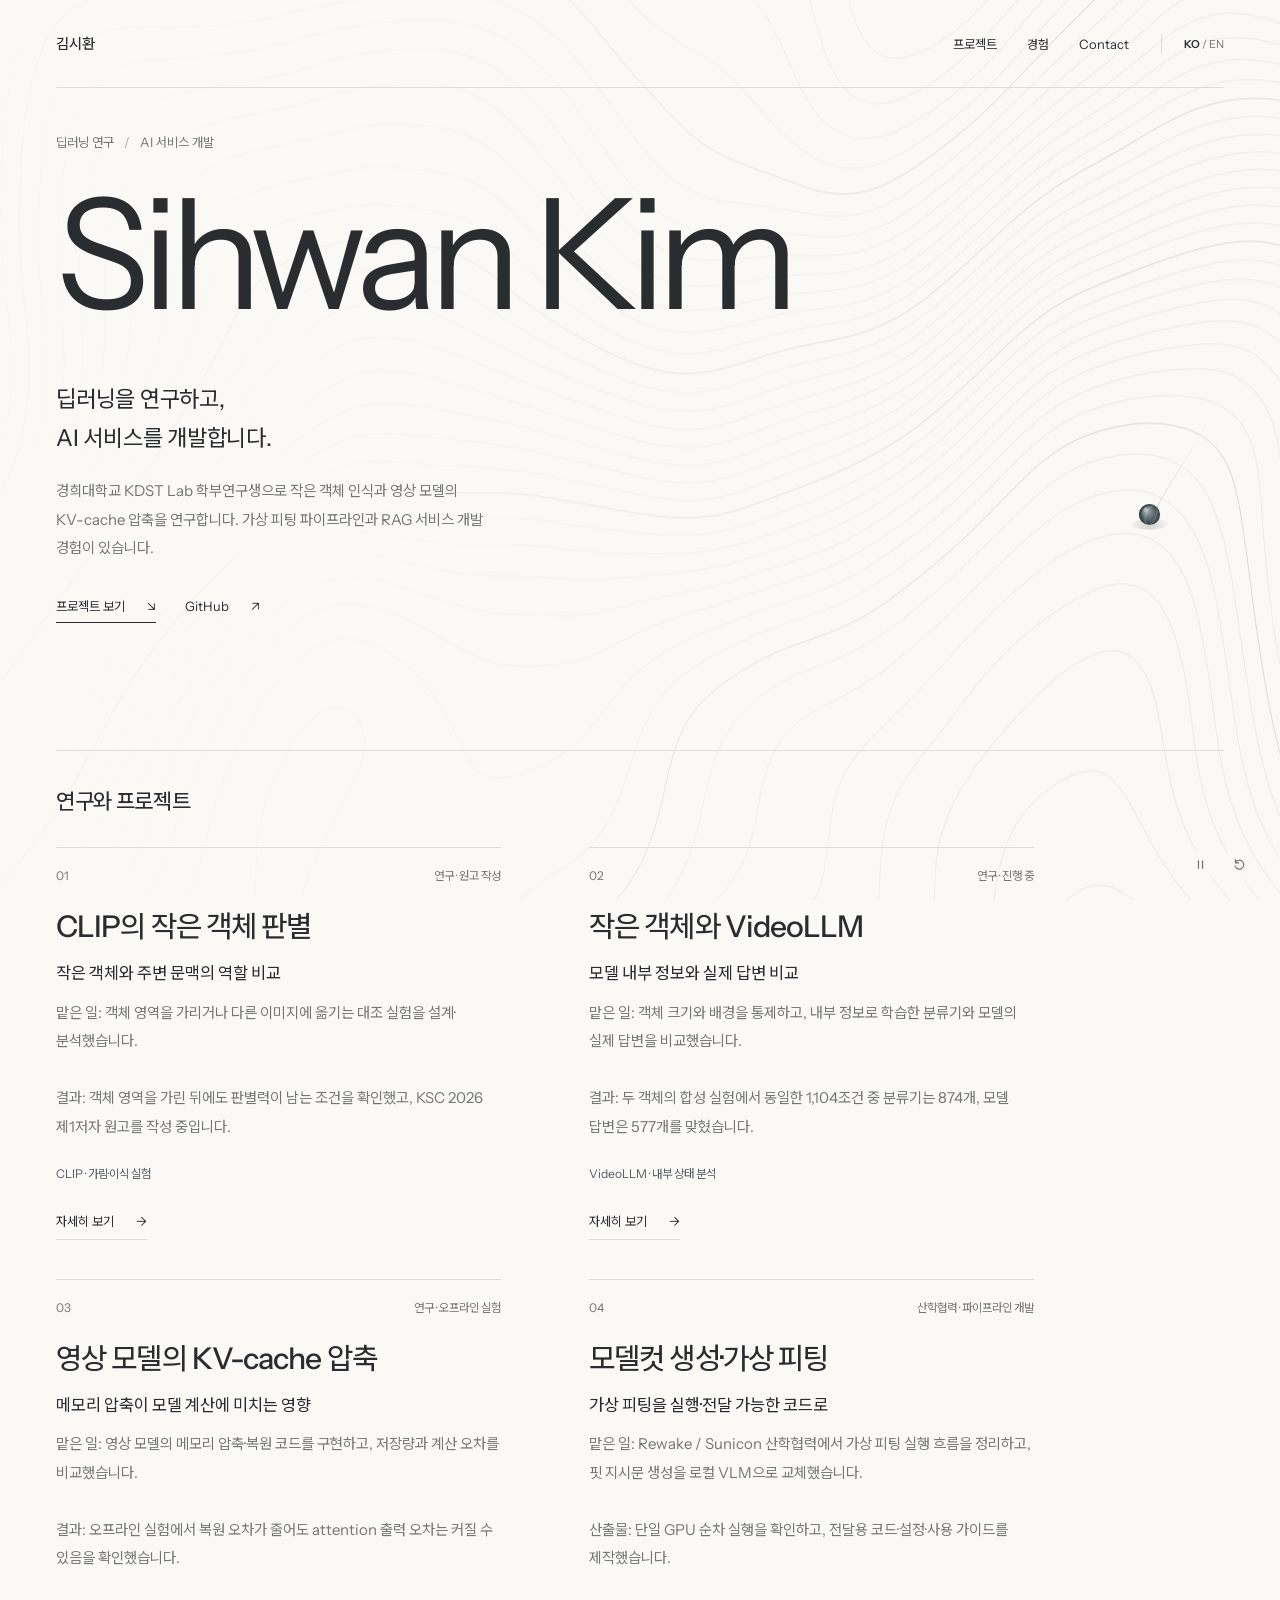
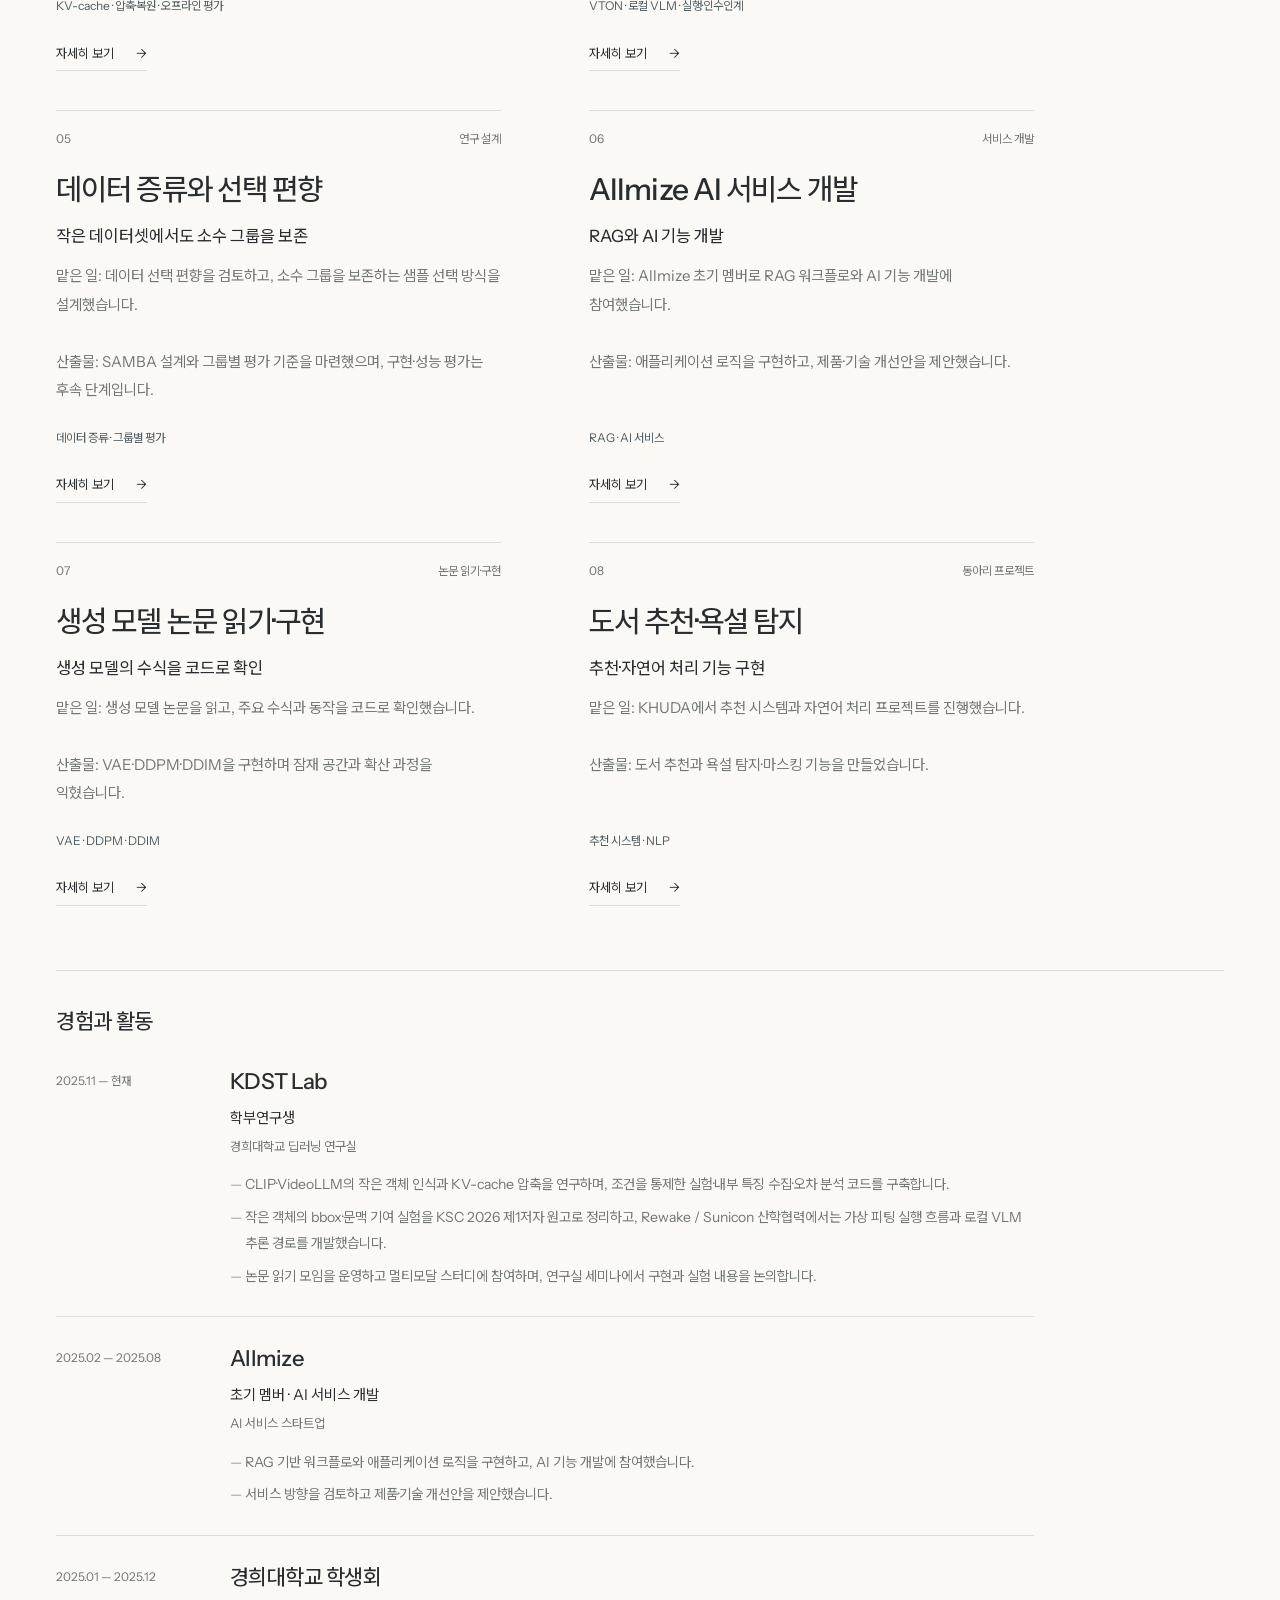
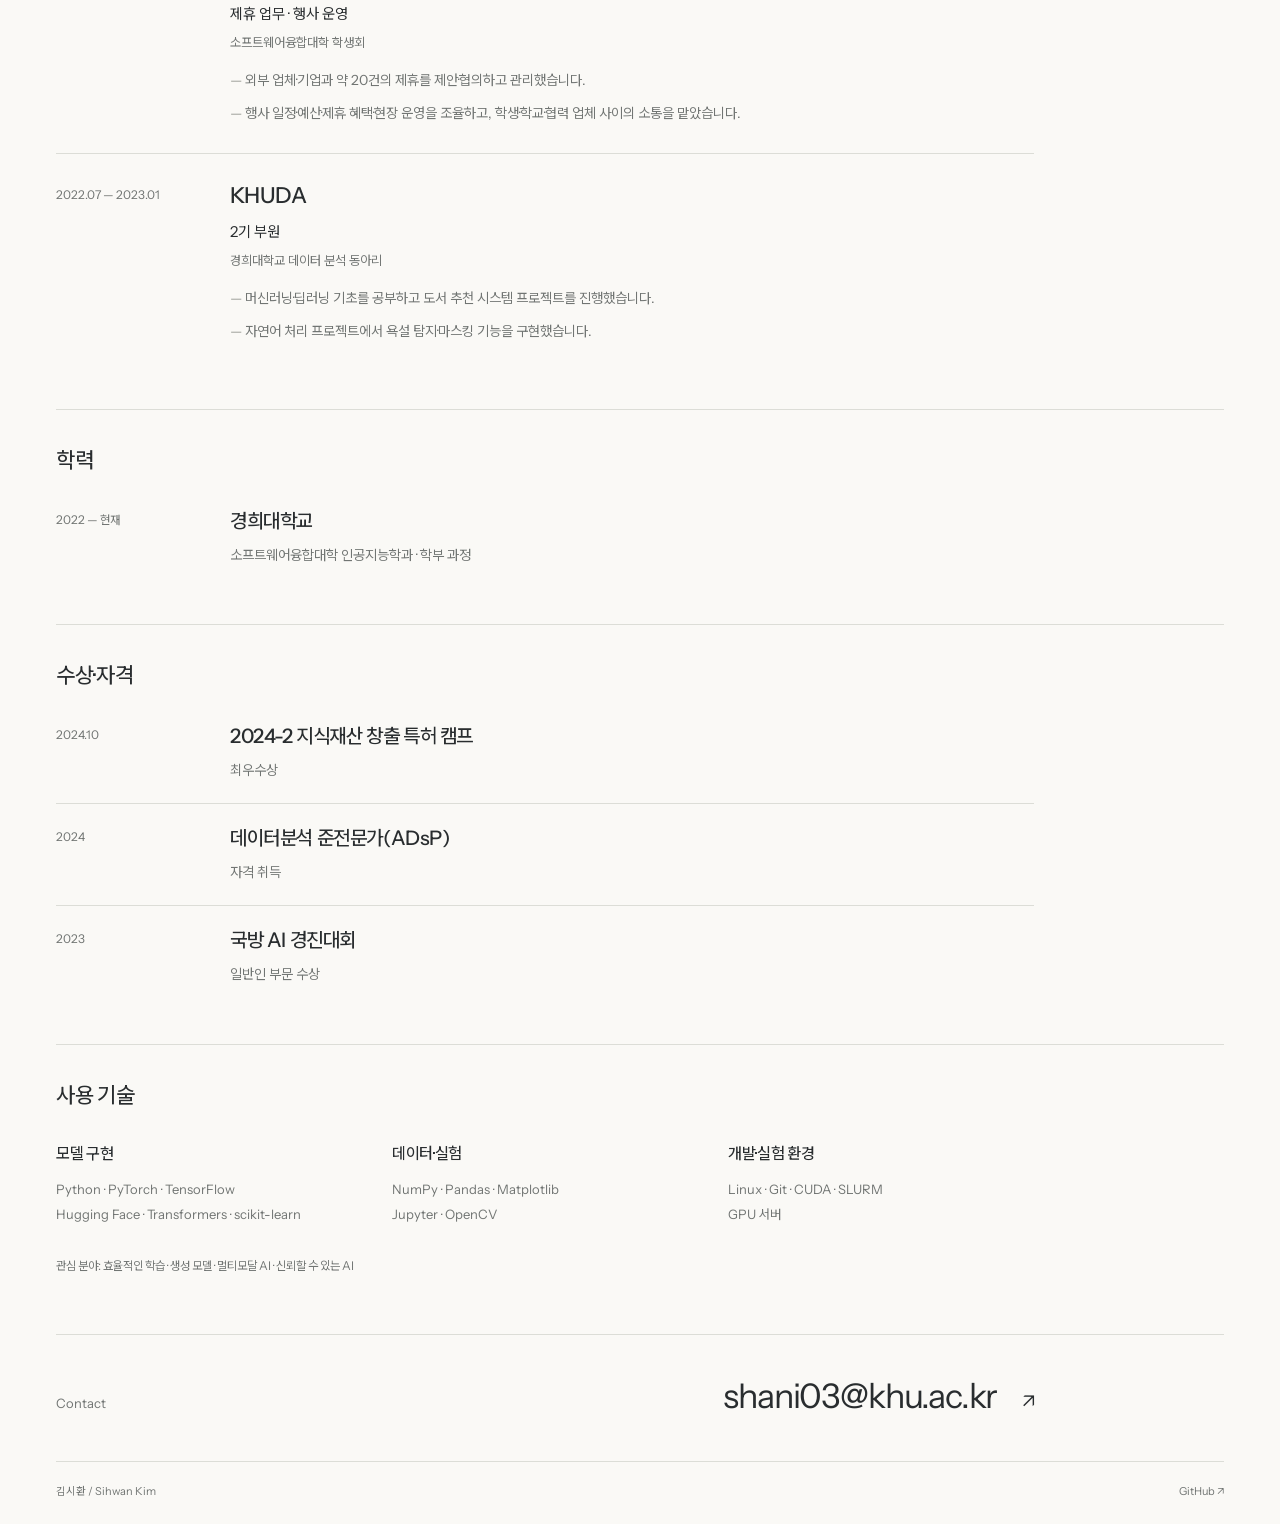
==== commit 9ca6a617: "Add bilingual project detail pages and navigation" ====
--- a/index.html
+++ b/index.html
@@ -4,11 +4,12 @@
   <meta charset="utf-8">
   <meta name="viewport" content="width=device-width,initial-scale=1">
   <meta name="theme-color" content="#faf9f6">
-  <title>김시환 — AI Research & Engineering</title>
+  <title data-ko="김시환 — AI Research &amp; Engineering" data-en="Sihwan Kim — AI Research &amp; Engineering">김시환 — AI Research & Engineering</title>
   <meta name="description" content="김시환의 AI 연구와 개발 포트폴리오. CLIP 작은 객체·문맥 분석, VideoLLM 내부 신호와 답변 진단, KV-cache 압축, 가상 피팅·로컬 VLM 파이프라인과 RAG 서비스 개발." data-ko="김시환의 AI 연구와 개발 포트폴리오. CLIP 작은 객체·문맥 분석, VideoLLM 내부 신호와 답변 진단, KV-cache 압축, 가상 피팅·로컬 VLM 파이프라인과 RAG 서비스 개발." data-en="Sihwan Kim’s AI research and engineering portfolio: CLIP small-object/context analysis, VideoLLM readout diagnostics, KV-cache compression, local-VLM virtual try-on pipelines, and RAG service development.">
-  <link rel="preload" href="assets/PortfolioLatin.woff2?v=concise-20261012" as="font" type="font/woff2" crossorigin>
-  <link rel="preload" href="assets/PortfolioHangul.woff2?v=concise-20261012" as="font" type="font/woff2" crossorigin>
-  <link rel="stylesheet" href="assets/portfolio.css?v=concise-20261012">
+  <link rel="preload" href="assets/PortfolioLatin.woff2?v=details-20261012" as="font" type="font/woff2" crossorigin>
+  <link rel="preload" href="assets/PortfolioHangul.woff2?v=details-20261012" as="font" type="font/woff2" crossorigin>
+  <link rel="stylesheet" href="assets/portfolio.css?v=details-20261012">
+  <link rel="stylesheet" href="assets/project-details.css?v=details-20261012">
   <!-- Profile source: sihxan/pages/profile.md, blob 30ebba93d901a186428a1368f3ac42781ade647d.
        Exact student-council title and Defense AI award wording remain to be clarified.
        Recent research copy is audited against received reports and the current manuscript.
@@ -50,54 +51,62 @@
       </section>
       <section class="work" id="work" aria-labelledby="work-title">
         <div class="section-heading reveal"><h2 class="" data-ko="연구와 프로젝트" data-en="Research &amp; projects" id="work-title">연구와 프로젝트</h2></div>
-        <div class="work-grid"><article class="project reveal">
+        <div class="work-grid"><article class="project reveal" id="project-clip-context">
       <div class="project-meta"><span class="index" aria-hidden="true">01</span><span class="" data-ko="연구 · 원고 작성" data-en="Research · Manuscript preparation" >연구 · 원고 작성</span></div>
-      <h3 class="" data-ko="CLIP의 작은 객체 판별" data-en="Small-object discrimination in CLIP" >CLIP의 작은 객체 판별</h3>
+      <h3 id="title-clip-context"><a class="" data-ko="CLIP의 작은 객체 판별" data-en="Small-object discrimination in CLIP" href="projects/clip-context/" data-project-link>CLIP의 작은 객체 판별</a></h3>
       <p class="purpose" data-ko="작은 객체와 주변 문맥의 역할 비교" data-en="Comparing small objects and their context" >작은 객체와 주변 문맥의 역할 비교</p>
-      <p class="activity" data-ko="맡은 일: 객체 영역을 가리거나 다른 이미지에 옮기는 대조 실험을 설계·분석했습니다.&lt;br&gt;&lt;br&gt;결과: 객체 영역 밖에도 판별 단서가 남는 조건을 확인했고, KSC 2026 제1저자 원고를 작성 중입니다." data-en="My work: Designed and analyzed experiments that mask or transplant object regions.&lt;br&gt;&lt;br&gt;Finding: Identified conditions where discriminative cues remain outside the object region; preparing a first-author KSC 2026 manuscript." >맡은 일: 객체 영역을 가리거나 다른 이미지에 옮기는 대조 실험을 설계·분석했습니다.<br><br>결과: 객체 영역 밖에도 판별 단서가 남는 조건을 확인했고, KSC 2026 제1저자 원고를 작성 중입니다.</p>
+      <p class="activity" data-ko="맡은 일: 객체 영역을 가리거나 다른 이미지에 옮기는 대조 실험을 설계·분석했습니다.&lt;br&gt;&lt;br&gt;결과: 객체 영역을 가린 뒤에도 판별력이 남는 조건을 확인했고, KSC 2026 제1저자 원고를 작성 중입니다." data-en="My work: Designed and analyzed experiments that mask or transplant object regions.&lt;br&gt;&lt;br&gt;Finding: Identified conditions where discrimination remains after masking the object region; preparing a first-author KSC 2026 manuscript." >맡은 일: 객체 영역을 가리거나 다른 이미지에 옮기는 대조 실험을 설계·분석했습니다.<br><br>결과: 객체 영역을 가린 뒤에도 판별력이 남는 조건을 확인했고, KSC 2026 제1저자 원고를 작성 중입니다.</p>
       <p class="methods" data-ko="CLIP · 가림·이식 실험" data-en="CLIP · Masking &amp; transplantation" >CLIP · 가림·이식 실험</p>
-    </article><article class="project reveal">
+      <a class="project-link" data-ko="자세히 보기 &lt;span aria-hidden=&quot;true&quot;&gt;→&lt;/span&gt;" data-en="View project &lt;span aria-hidden=&quot;true&quot;&gt;→&lt;/span&gt;" href="projects/clip-context/" data-project-link aria-describedby="title-clip-context">자세히 보기 <span aria-hidden="true">→</span></a>
+    </article><article class="project reveal" id="project-spot-videollm">
       <div class="project-meta"><span class="index" aria-hidden="true">02</span><span class="" data-ko="연구 · 진행 중" data-en="Research · Ongoing" >연구 · 진행 중</span></div>
-      <h3 class="" data-ko="작은 객체와 VideoLLM" data-en="Small objects in VideoLLMs" >작은 객체와 VideoLLM</h3>
+      <h3 id="title-spot-videollm"><a class="" data-ko="작은 객체와 VideoLLM" data-en="Small objects in VideoLLMs" href="projects/spot-videollm/" data-project-link>작은 객체와 VideoLLM</a></h3>
       <p class="purpose" data-ko="모델 내부 정보와 실제 답변 비교" data-en="Comparing internal information with actual answers" >모델 내부 정보와 실제 답변 비교</p>
       <p class="activity" data-ko="맡은 일: 객체 크기와 배경을 통제하고, 내부 정보로 학습한 분류기와 모델의 실제 답변을 비교했습니다.&lt;br&gt;&lt;br&gt;결과: 두 객체의 합성 실험에서 동일한 1,104조건 중 분류기는 874개, 모델 답변은 577개를 맞혔습니다." data-en="My work: Controlled object size and backgrounds, comparing a classifier trained on internal states with the model&#x27;s own answers.&lt;br&gt;&lt;br&gt;Finding: In synthetic scenes with two fixed objects, the classifier answered 874 of the same 1,104 conditions correctly, versus 577 native answers." >맡은 일: 객체 크기와 배경을 통제하고, 내부 정보로 학습한 분류기와 모델의 실제 답변을 비교했습니다.<br><br>결과: 두 객체의 합성 실험에서 동일한 1,104조건 중 분류기는 874개, 모델 답변은 577개를 맞혔습니다.</p>
       <p class="methods" data-ko="VideoLLM · 내부 상태 분석" data-en="VideoLLM · Internal-state analysis" >VideoLLM · 내부 상태 분석</p>
-    </article><article class="project reveal">
+      <a class="project-link" data-ko="자세히 보기 &lt;span aria-hidden=&quot;true&quot;&gt;→&lt;/span&gt;" data-en="View project &lt;span aria-hidden=&quot;true&quot;&gt;→&lt;/span&gt;" href="projects/spot-videollm/" data-project-link aria-describedby="title-spot-videollm">자세히 보기 <span aria-hidden="true">→</span></a>
+    </article><article class="project reveal" id="project-kv-cache">
       <div class="project-meta"><span class="index" aria-hidden="true">03</span><span class="" data-ko="연구 · 오프라인 실험" data-en="Research · Offline experiments" >연구 · 오프라인 실험</span></div>
-      <h3 class="" data-ko="영상 모델의 KV-cache 압축" data-en="KV-cache compression for video models" >영상 모델의 KV-cache 압축</h3>
+      <h3 id="title-kv-cache"><a class="" data-ko="영상 모델의 KV-cache 압축" data-en="KV-cache compression for video models" href="projects/kv-cache/" data-project-link>영상 모델의 KV-cache 압축</a></h3>
       <p class="purpose" data-ko="메모리 압축이 모델 계산에 미치는 영향" data-en="How memory compression affects model computation" >메모리 압축이 모델 계산에 미치는 영향</p>
       <p class="activity" data-ko="맡은 일: 영상 모델의 메모리 압축·복원 코드를 구현하고, 저장량과 계산 오차를 비교했습니다.&lt;br&gt;&lt;br&gt;결과: 오프라인 실험에서 복원 오차가 줄어도 attention 출력 오차는 커질 수 있음을 확인했습니다." data-en="My work: Implemented memory compression and reconstruction, comparing storage costs and computation errors.&lt;br&gt;&lt;br&gt;Finding: Offline experiments showed that better reconstruction can still produce greater attention-output error." >맡은 일: 영상 모델의 메모리 압축·복원 코드를 구현하고, 저장량과 계산 오차를 비교했습니다.<br><br>결과: 오프라인 실험에서 복원 오차가 줄어도 attention 출력 오차는 커질 수 있음을 확인했습니다.</p>
       <p class="methods" data-ko="KV-cache · 압축·복원 · 오프라인 평가" data-en="KV-cache · Compression &amp; reconstruction · Offline evaluation" >KV-cache · 압축·복원 · 오프라인 평가</p>
-    </article><article class="project reveal">
+      <a class="project-link" data-ko="자세히 보기 &lt;span aria-hidden=&quot;true&quot;&gt;→&lt;/span&gt;" data-en="View project &lt;span aria-hidden=&quot;true&quot;&gt;→&lt;/span&gt;" href="projects/kv-cache/" data-project-link aria-describedby="title-kv-cache">자세히 보기 <span aria-hidden="true">→</span></a>
+    </article><article class="project reveal" id="project-sunicon-vton">
       <div class="project-meta"><span class="index" aria-hidden="true">04</span><span class="" data-ko="산학협력 · 파이프라인 개발" data-en="Industry collaboration · Pipeline engineering" >산학협력 · 파이프라인 개발</span></div>
-      <h3 class="" data-ko="모델컷 생성·가상 피팅" data-en="Model-cut generation &amp; virtual try-on" >모델컷 생성·가상 피팅</h3>
+      <h3 id="title-sunicon-vton"><a class="" data-ko="모델컷 생성·가상 피팅" data-en="Model-cut generation &amp; virtual try-on" href="projects/sunicon-vton/" data-project-link>모델컷 생성·가상 피팅</a></h3>
       <p class="purpose" data-ko="가상 피팅을 실행·전달 가능한 코드로" data-en="Making virtual try-on runnable and transferable" >가상 피팅을 실행·전달 가능한 코드로</p>
       <p class="activity" data-ko="맡은 일: Rewake / Sunicon 산학협력에서 가상 피팅 실행 흐름을 정리하고, 핏 지시문 생성을 로컬 VLM으로 교체했습니다.&lt;br&gt;&lt;br&gt;산출물: 단일 GPU 순차 실행을 확인하고, 전달용 코드·설정·사용 가이드를 제작했습니다." data-en="My work: Organized virtual try-on execution with Rewake / Sunicon and replaced external fit-text generation with a local VLM.&lt;br&gt;&lt;br&gt;Outcome: Verified sequential execution on one GPU and produced handoff code, settings and a usage guide." >맡은 일: Rewake / Sunicon 산학협력에서 가상 피팅 실행 흐름을 정리하고, 핏 지시문 생성을 로컬 VLM으로 교체했습니다.<br><br>산출물: 단일 GPU 순차 실행을 확인하고, 전달용 코드·설정·사용 가이드를 제작했습니다.</p>
       <p class="methods" data-ko="VTON · 로컬 VLM · 실행·인수인계" data-en="VTON · Local VLM · Execution &amp; handoff" >VTON · 로컬 VLM · 실행·인수인계</p>
-    </article><article class="project reveal">
+      <a class="project-link" data-ko="자세히 보기 &lt;span aria-hidden=&quot;true&quot;&gt;→&lt;/span&gt;" data-en="View project &lt;span aria-hidden=&quot;true&quot;&gt;→&lt;/span&gt;" href="projects/sunicon-vton/" data-project-link aria-describedby="title-sunicon-vton">자세히 보기 <span aria-hidden="true">→</span></a>
+    </article><article class="project reveal" id="project-samba">
       <div class="project-meta"><span class="index" aria-hidden="true">05</span><span class="" data-ko="연구 설계" data-en="Research design" >연구 설계</span></div>
-      <h3 class="" data-ko="데이터 증류와 선택 편향" data-en="Dataset distillation &amp; selection bias" >데이터 증류와 선택 편향</h3>
+      <h3 id="title-samba"><a class="" data-ko="데이터 증류와 선택 편향" data-en="Dataset distillation &amp; selection bias" href="projects/samba/" data-project-link>데이터 증류와 선택 편향</a></h3>
       <p class="purpose" data-ko="작은 데이터셋에서도 소수 그룹을 보존" data-en="Preserving minority groups in compact datasets" >작은 데이터셋에서도 소수 그룹을 보존</p>
       <p class="activity" data-ko="맡은 일: 데이터 선택 편향을 검토하고, 소수 그룹을 보존하는 샘플 선택 방식을 설계했습니다.&lt;br&gt;&lt;br&gt;산출물: SAMBA 설계와 그룹별 평가 기준을 마련했으며, 구현·성능 평가는 후속 단계입니다." data-en="My work: Examined selection bias and designed sample selection to preserve minority groups.&lt;br&gt;&lt;br&gt;Deliverable: A SAMBA design and group-level evaluation criteria; implementation and performance testing remain follow-up work." >맡은 일: 데이터 선택 편향을 검토하고, 소수 그룹을 보존하는 샘플 선택 방식을 설계했습니다.<br><br>산출물: SAMBA 설계와 그룹별 평가 기준을 마련했으며, 구현·성능 평가는 후속 단계입니다.</p>
       <p class="methods" data-ko="데이터 증류 · 그룹별 평가" data-en="Dataset distillation · Group-level evaluation" >데이터 증류 · 그룹별 평가</p>
-    </article><article class="project reveal">
+      <a class="project-link" data-ko="자세히 보기 &lt;span aria-hidden=&quot;true&quot;&gt;→&lt;/span&gt;" data-en="View project &lt;span aria-hidden=&quot;true&quot;&gt;→&lt;/span&gt;" href="projects/samba/" data-project-link aria-describedby="title-samba">자세히 보기 <span aria-hidden="true">→</span></a>
+    </article><article class="project reveal" id="project-allmize">
       <div class="project-meta"><span class="index" aria-hidden="true">06</span><span class="" data-ko="서비스 개발" data-en="Product engineering" >서비스 개발</span></div>
-      <h3 class="" data-ko="Allmize AI 서비스 개발" data-en="AI service development at Allmize" >Allmize AI 서비스 개발</h3>
+      <h3 id="title-allmize"><a class="" data-ko="Allmize AI 서비스 개발" data-en="AI service development at Allmize" href="projects/allmize/" data-project-link>Allmize AI 서비스 개발</a></h3>
       <p class="purpose" data-ko="RAG와 AI 기능 개발" data-en="Building RAG and AI features" >RAG와 AI 기능 개발</p>
       <p class="activity" data-ko="맡은 일: Allmize 초기 멤버로 RAG 워크플로와 AI 기능 개발에 참여했습니다.&lt;br&gt;&lt;br&gt;산출물: 애플리케이션 로직을 구현하고, 제품·기술 개선안을 제안했습니다." data-en="My work: Contributed to RAG workflows and AI features as an early Allmize member.&lt;br&gt;&lt;br&gt;Deliverable: Application logic and proposals for product and technical improvements." >맡은 일: Allmize 초기 멤버로 RAG 워크플로와 AI 기능 개발에 참여했습니다.<br><br>산출물: 애플리케이션 로직을 구현하고, 제품·기술 개선안을 제안했습니다.</p>
       <p class="methods" data-ko="RAG · AI 서비스" data-en="RAG · AI services" >RAG · AI 서비스</p>
-    </article><article class="project reveal">
+      <a class="project-link" data-ko="자세히 보기 &lt;span aria-hidden=&quot;true&quot;&gt;→&lt;/span&gt;" data-en="View project &lt;span aria-hidden=&quot;true&quot;&gt;→&lt;/span&gt;" href="projects/allmize/" data-project-link aria-describedby="title-allmize">자세히 보기 <span aria-hidden="true">→</span></a>
+    </article><article class="project reveal" id="project-generative-models">
       <div class="project-meta"><span class="index" aria-hidden="true">07</span><span class="" data-ko="논문 읽기·구현" data-en="Reading &amp; implementation" >논문 읽기·구현</span></div>
-      <h3 class="" data-ko="생성 모델 논문 읽기·구현" data-en="Generative models: reading &amp; implementation" >생성 모델 논문 읽기·구현</h3>
+      <h3 id="title-generative-models"><a class="" data-ko="생성 모델 논문 읽기·구현" data-en="Generative models: reading &amp; implementation" href="projects/generative-models/" data-project-link>생성 모델 논문 읽기·구현</a></h3>
       <p class="purpose" data-ko="생성 모델의 수식을 코드로 확인" data-en="Connecting generative-model mathematics with code" >생성 모델의 수식을 코드로 확인</p>
       <p class="activity" data-ko="맡은 일: 생성 모델 논문을 읽고, 주요 수식과 동작을 코드로 확인했습니다.&lt;br&gt;&lt;br&gt;산출물: VAE·DDPM·DDIM을 구현하며 잠재 공간과 확산 과정을 익혔습니다." data-en="My work: Read generative-model papers and examined their mathematics through implementation.&lt;br&gt;&lt;br&gt;Outcome: Implemented VAE, DDPM and DDIM models to study latent representations and diffusion processes." >맡은 일: 생성 모델 논문을 읽고, 주요 수식과 동작을 코드로 확인했습니다.<br><br>산출물: VAE·DDPM·DDIM을 구현하며 잠재 공간과 확산 과정을 익혔습니다.</p>
       <p class="methods" data-ko="VAE · DDPM · DDIM" data-en="VAE · DDPM · DDIM" >VAE · DDPM · DDIM</p>
-    </article><article class="project reveal">
+      <a class="project-link" data-ko="자세히 보기 &lt;span aria-hidden=&quot;true&quot;&gt;→&lt;/span&gt;" data-en="View project &lt;span aria-hidden=&quot;true&quot;&gt;→&lt;/span&gt;" href="projects/generative-models/" data-project-link aria-describedby="title-generative-models">자세히 보기 <span aria-hidden="true">→</span></a>
+    </article><article class="project reveal" id="project-khuda">
       <div class="project-meta"><span class="index" aria-hidden="true">08</span><span class="" data-ko="동아리 프로젝트" data-en="Club projects" >동아리 프로젝트</span></div>
-      <h3 class="" data-ko="도서 추천·욕설 탐지" data-en="Book recommendation &amp; profanity detection" >도서 추천·욕설 탐지</h3>
+      <h3 id="title-khuda"><a class="" data-ko="도서 추천·욕설 탐지" data-en="Book recommendation &amp; profanity detection" href="projects/khuda/" data-project-link>도서 추천·욕설 탐지</a></h3>
       <p class="purpose" data-ko="추천·자연어 처리 기능 구현" data-en="Building recommendation and NLP features" >추천·자연어 처리 기능 구현</p>
       <p class="activity" data-ko="맡은 일: KHUDA에서 추천 시스템과 자연어 처리 프로젝트를 진행했습니다.&lt;br&gt;&lt;br&gt;산출물: 도서 추천과 욕설 탐지·마스킹 기능을 만들었습니다." data-en="My work: Worked on recommendation and NLP projects through KHUDA.&lt;br&gt;&lt;br&gt;Deliverable: Book recommendation and profanity detection/masking features." >맡은 일: KHUDA에서 추천 시스템과 자연어 처리 프로젝트를 진행했습니다.<br><br>산출물: 도서 추천과 욕설 탐지·마스킹 기능을 만들었습니다.</p>
       <p class="methods" data-ko="추천 시스템 · NLP" data-en="Recommendation systems · NLP" >추천 시스템 · NLP</p>
+      <a class="project-link" data-ko="자세히 보기 &lt;span aria-hidden=&quot;true&quot;&gt;→&lt;/span&gt;" data-en="View project &lt;span aria-hidden=&quot;true&quot;&gt;→&lt;/span&gt;" href="projects/khuda/" data-project-link aria-describedby="title-khuda">자세히 보기 <span aria-hidden="true">→</span></a>
     </article></div>
       </section>
       <section class="profile" id="profile" aria-labelledby="profile-title">
@@ -171,9 +180,9 @@
     </main>
     <footer><span class="" data-ko="김시환 / Sihwan Kim" data-en="Sihwan Kim / 김시환" >김시환 / Sihwan Kim</span><a href="https://github.com/sihxan" target="_blank" rel="noopener noreferrer">GitHub ↗</a></footer>
   </div>
-  <script src="assets/contour-terrain.js?v=concise-20261012"></script>
-  <script src="assets/scroll-motion-model.js?v=concise-20261012"></script>
-  <script src="assets/scroll-contour.js?v=concise-20261012"></script>
-  <script type="module" src="assets/portfolio.js?v=concise-20261012"></script>
+  <script src="assets/contour-terrain.js?v=details-20261012"></script>
+  <script src="assets/scroll-motion-model.js?v=details-20261012"></script>
+  <script src="assets/scroll-contour.js?v=details-20261012"></script>
+  <script type="module" src="assets/portfolio.js?v=details-20261012"></script>
 </body>
 </html>
--- a/assets/portfolio.css
+++ b/assets/portfolio.css
@@ -1,5 +1,5 @@
-@font-face{font-family:'Portfolio Latin';src:url('PortfolioLatin.woff2?v=concise-20261012') format('woff2');font-weight:400 700;font-display:swap}
-@font-face{font-family:'Portfolio Hangul';src:url('PortfolioHangul.woff2?v=concise-20261012') format('woff2');font-weight:100 900;font-display:swap}
+@font-face{font-family:'Portfolio Latin';src:url('PortfolioLatin.woff2?v=details-20261012') format('woff2');font-weight:400 700;font-display:swap}
+@font-face{font-family:'Portfolio Hangul';src:url('PortfolioHangul.woff2?v=details-20261012') format('woff2');font-weight:100 900;font-display:swap}
 :root{--paper:#faf9f6;--ink:#292d2f;--muted:#717573;--accent:#4e5b60;--wash:#f0efeb;--line:#dcddD7;--ease:cubic-bezier(.16,1,.3,1)}
 *{box-sizing:border-box}html{scroll-behavior:smooth;scroll-padding-top:32px}body{margin:0;background:var(--paper);color:var(--ink);font-family:'Portfolio Latin','Portfolio Hangul',sans-serif;font-size:16px;-webkit-font-smoothing:antialiased}::selection{background:#dedfd9}a{color:inherit;text-decoration:none}button{font:inherit;color:inherit}a:focus-visible,button:focus-visible{outline:2px solid var(--accent);outline-offset:6px}.wrap{width:min(1240px,calc(100% - 112px));margin:auto}.skip{position:fixed;left:20px;top:20px;z-index:20;padding:12px 20px;background:var(--ink);color:var(--paper);transform:translateY(-180%)}.skip:focus{transform:none}
 header{height:88px;display:flex;align-items:center;justify-content:space-between;gap:28px;border-bottom:1px solid var(--line)}.wordmark{font-size:15px;font-weight:550}nav{display:flex;gap:30px;align-items:center;font-size:13px}.language{border:0;border-left:1px solid var(--line);padding:3px 0 3px 22px;margin-left:2px;background:none;font-size:11px;color:var(--muted);cursor:pointer}.language strong{color:var(--ink);font-weight:600}nav>a:hover{color:var(--muted)}
--- a/assets/project-details.css
+++ b/assets/project-details.css
@@ -0,0 +1,45 @@
+/* Project pages extend the approved portfolio typography and landscape. */
+.project h3 a:hover{text-decoration:underline;text-decoration-thickness:1px;text-underline-offset:6px}
+.project-link{display:inline-flex;align-items:center;gap:22px;font-size:13px;line-height:1.8;margin-top:19px;padding:5px 0;border-bottom:1px solid var(--line)}
+.project-link:hover{border-color:var(--ink)}
+.detail-hero{padding:42px 0 35px;width:calc(100% - 190px)}
+.back-link{display:inline-flex;align-items:center;gap:13px;font-size:13px;color:var(--muted);padding:5px 0}
+.back-link:hover{color:var(--ink)}
+.detail-kicker{margin:37px 0 18px;font-size:12px;color:var(--muted)}
+.detail-hero h1{font-size:clamp(36px,4.6vw,65px);font-weight:450;letter-spacing:-.04em;line-height:1.2;white-space:normal;margin:0;max-width:900px;word-break:keep-all;overflow-wrap:anywhere}
+.detail-lead{font-size:22px;line-height:1.75;letter-spacing:-.015em;word-break:keep-all;max-width:760px;margin:23px 0 0}
+.detail-facts{display:grid;grid-template-columns:minmax(0,1fr) minmax(0,1fr);gap:27px;max-width:820px;margin:31px 0 0;padding:23px 0;border-top:1px solid var(--line)}
+.detail-facts dt{font-size:12px;color:var(--muted);margin-bottom:8px}
+.detail-facts dd{font-size:14px;line-height:1.85;margin:0;word-break:keep-all}
+.detail-sections{display:flex;flex-wrap:wrap;gap:10px 30px;padding:17px 0;border-top:1px solid var(--line);border-bottom:1px solid var(--line);font-size:13px;max-width:100%;width:calc(100% - 190px);margin:0 0 8px}
+.detail-sections a{padding:6px 0;color:var(--muted)}
+.detail-sections a:hover,.detail-sections a:focus-visible{color:var(--ink)}
+.detail-story{width:calc(100% - 190px);max-width:930px}
+.detail-section{display:grid;grid-template-columns:165px minmax(0,1fr);column-gap:44px;padding:43px 0;border-bottom:1px solid var(--line);scroll-margin-top:28px}
+.detail-section h2{font-size:19px;line-height:1.55;font-weight:500;letter-spacing:-.02em;margin:0;word-break:keep-all}
+.detail-section .section-number{display:block;color:var(--muted);font-size:11px;font-weight:400;letter-spacing:0;margin-bottom:10px}
+.detail-prose{min-width:0;font-size:16px;line-height:1.95;word-break:keep-all;overflow-wrap:anywhere}
+.detail-prose p{margin:0 0 18px}
+.detail-prose p:last-child{margin-bottom:0}
+.detail-prose ul{margin:15px 0 0;padding:0;list-style:none}
+.detail-prose li{padding-left:18px;position:relative;margin:0 0 12px}
+.detail-prose li:last-child{margin-bottom:0}
+.detail-prose li:before{content:'—';position:absolute;left:0;color:#9b9e98}
+.detail-metrics{border-collapse:collapse;width:100%;margin:24px 0;font-size:13px;line-height:1.8;table-layout:fixed}
+.detail-metrics caption{text-align:left;font-size:12px;color:var(--muted);margin:0 0 11px}
+.detail-metrics th,.detail-metrics td{text-align:left;vertical-align:top;padding:13px 10px 13px 0;border-bottom:1px solid var(--line);word-break:keep-all;overflow-wrap:anywhere}
+.detail-metrics th{font-weight:450;color:var(--muted);font-size:12px}
+.detail-metrics td:nth-child(2){font-size:18px;font-variant-numeric:tabular-nums;letter-spacing:-.02em}
+.detail-metrics th:nth-child(1){width:31%}.detail-metrics th:nth-child(2){width:24%}
+.detail-resources{display:flex;flex-wrap:wrap;gap:16px 25px;margin-top:22px;font-size:13px}
+.detail-resources a{border-bottom:1px solid var(--line);padding-bottom:4px}
+.detail-pagination{display:grid;grid-template-columns:minmax(0,1fr) minmax(0,1fr);gap:32px;width:calc(100% - 190px);padding:33px 0 47px}
+.detail-pagination a{font-size:16px;line-height:1.65;word-break:keep-all}
+.detail-pagination a:last-child{text-align:right}
+.detail-pagination .direction{display:block;font-size:12px;color:var(--muted);margin-bottom:8px}
+.detail-pagination a:hover{color:var(--accent)}
+@media(max-width:1180px){.detail-hero,.detail-sections,.detail-story,.detail-pagination{width:calc(100% - 145px)}}
+@media(max-width:960px) and (min-width:761px){.detail-hero,.detail-sections,.detail-story,.detail-pagination{width:calc(100% - 110px)}.detail-section{grid-template-columns:135px minmax(0,1fr);gap:28px}.detail-lead{font-size:20px}}
+@media(max-width:760px){.detail-hero,.detail-sections,.detail-story,.detail-pagination{width:100%}.detail-hero{padding:28px 0 25px}.detail-kicker{margin:28px 0 14px}.detail-hero h1{font-size:36px;line-height:1.25}.detail-lead{font-size:19px;margin-top:19px}.detail-facts{grid-template-columns:1fr;gap:20px;margin-top:24px;padding:20px 0}.detail-sections{gap:6px 18px;font-size:12px;padding:12px 0}.detail-section{display:block;padding:31px 0}.detail-section h2{font-size:20px;margin-bottom:21px}.detail-section .section-number{display:inline;margin:0 12px 0 0}.detail-prose{font-size:15px;line-height:1.95}.detail-metrics{font-size:12px}.detail-metrics td:nth-child(2){font-size:16px}.detail-pagination{gap:23px;padding:27px 0 35px}.detail-pagination a{font-size:14px}.project-link{font-size:12px}}
+@media(max-width:360px){.detail-hero h1{font-size:31px}.detail-lead{font-size:18px}.detail-metrics th:nth-child(1){width:32%}.detail-metrics th:nth-child(2){width:30%}.detail-sections{gap:5px 15px}}
+@media(max-width:760px){.project-detail .detail-sections>a{display:block}.project-detail header nav>a[href*="#profile"]{display:block}}
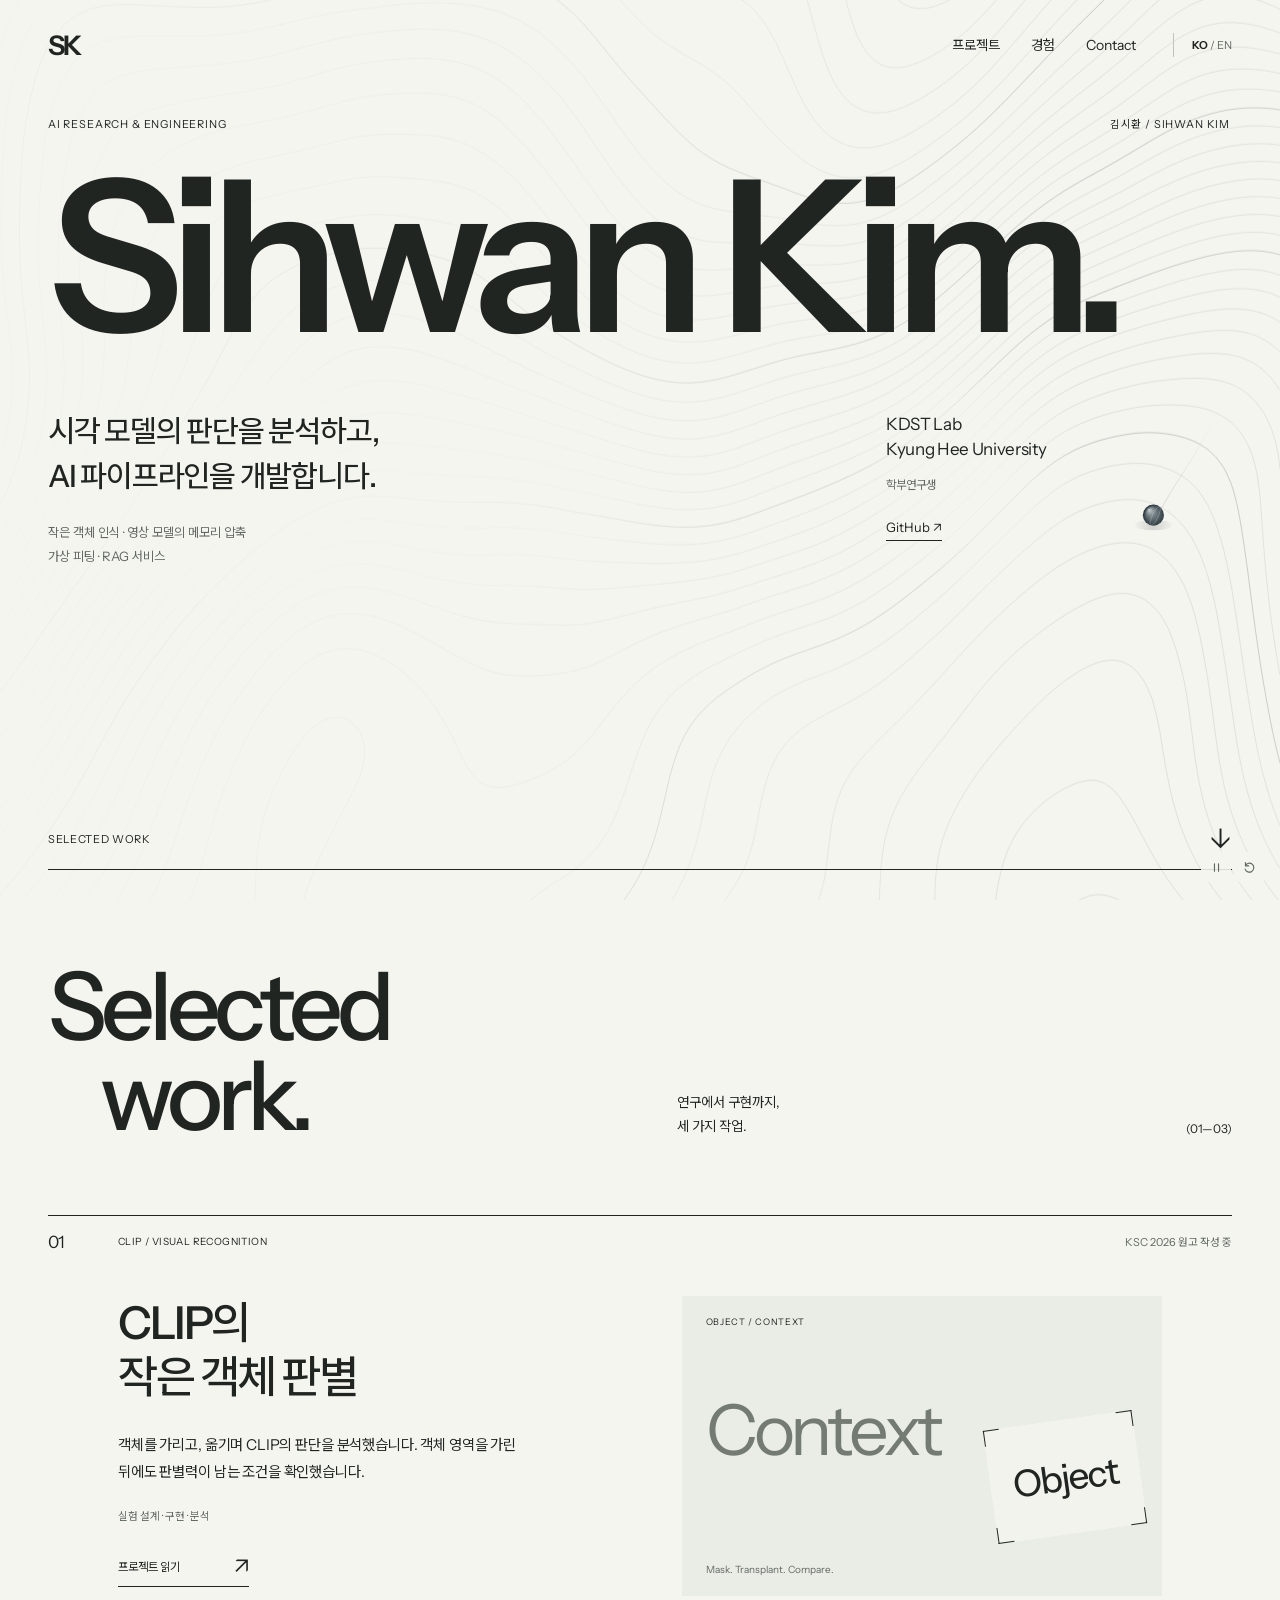
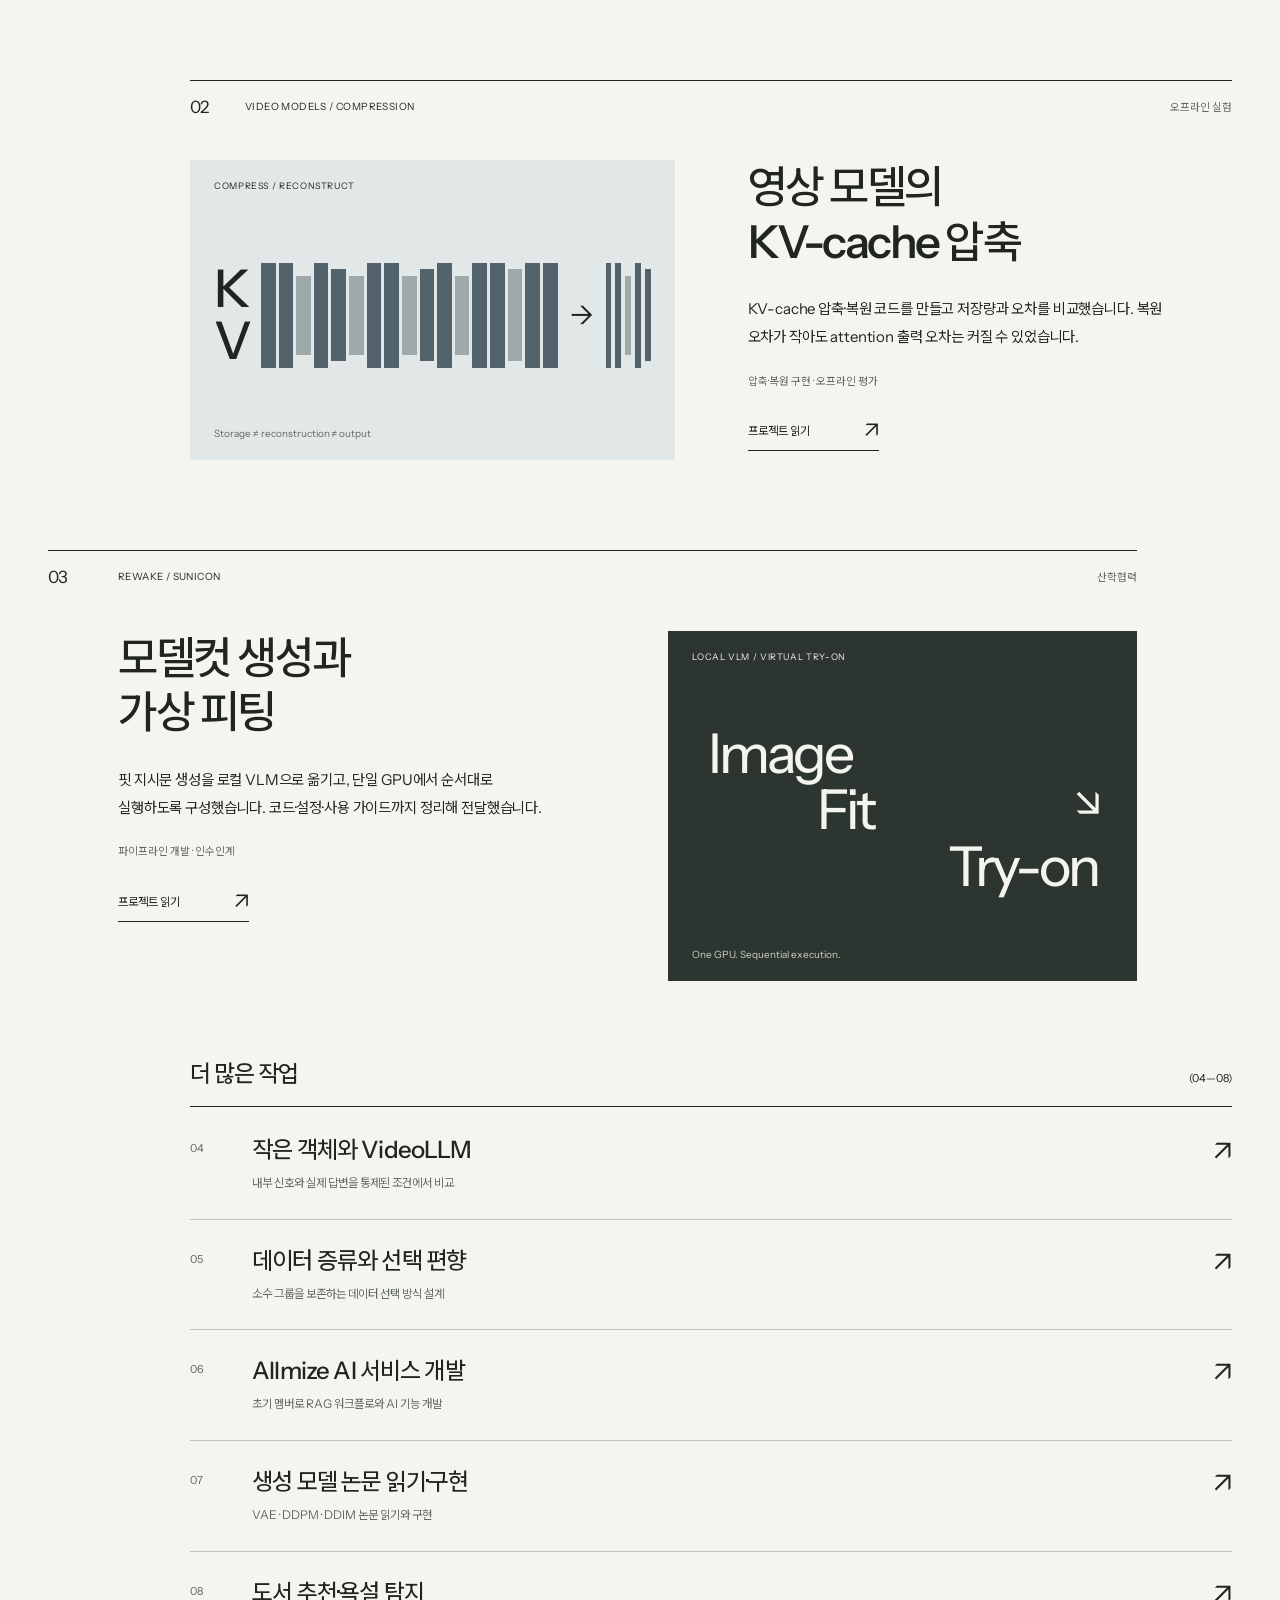
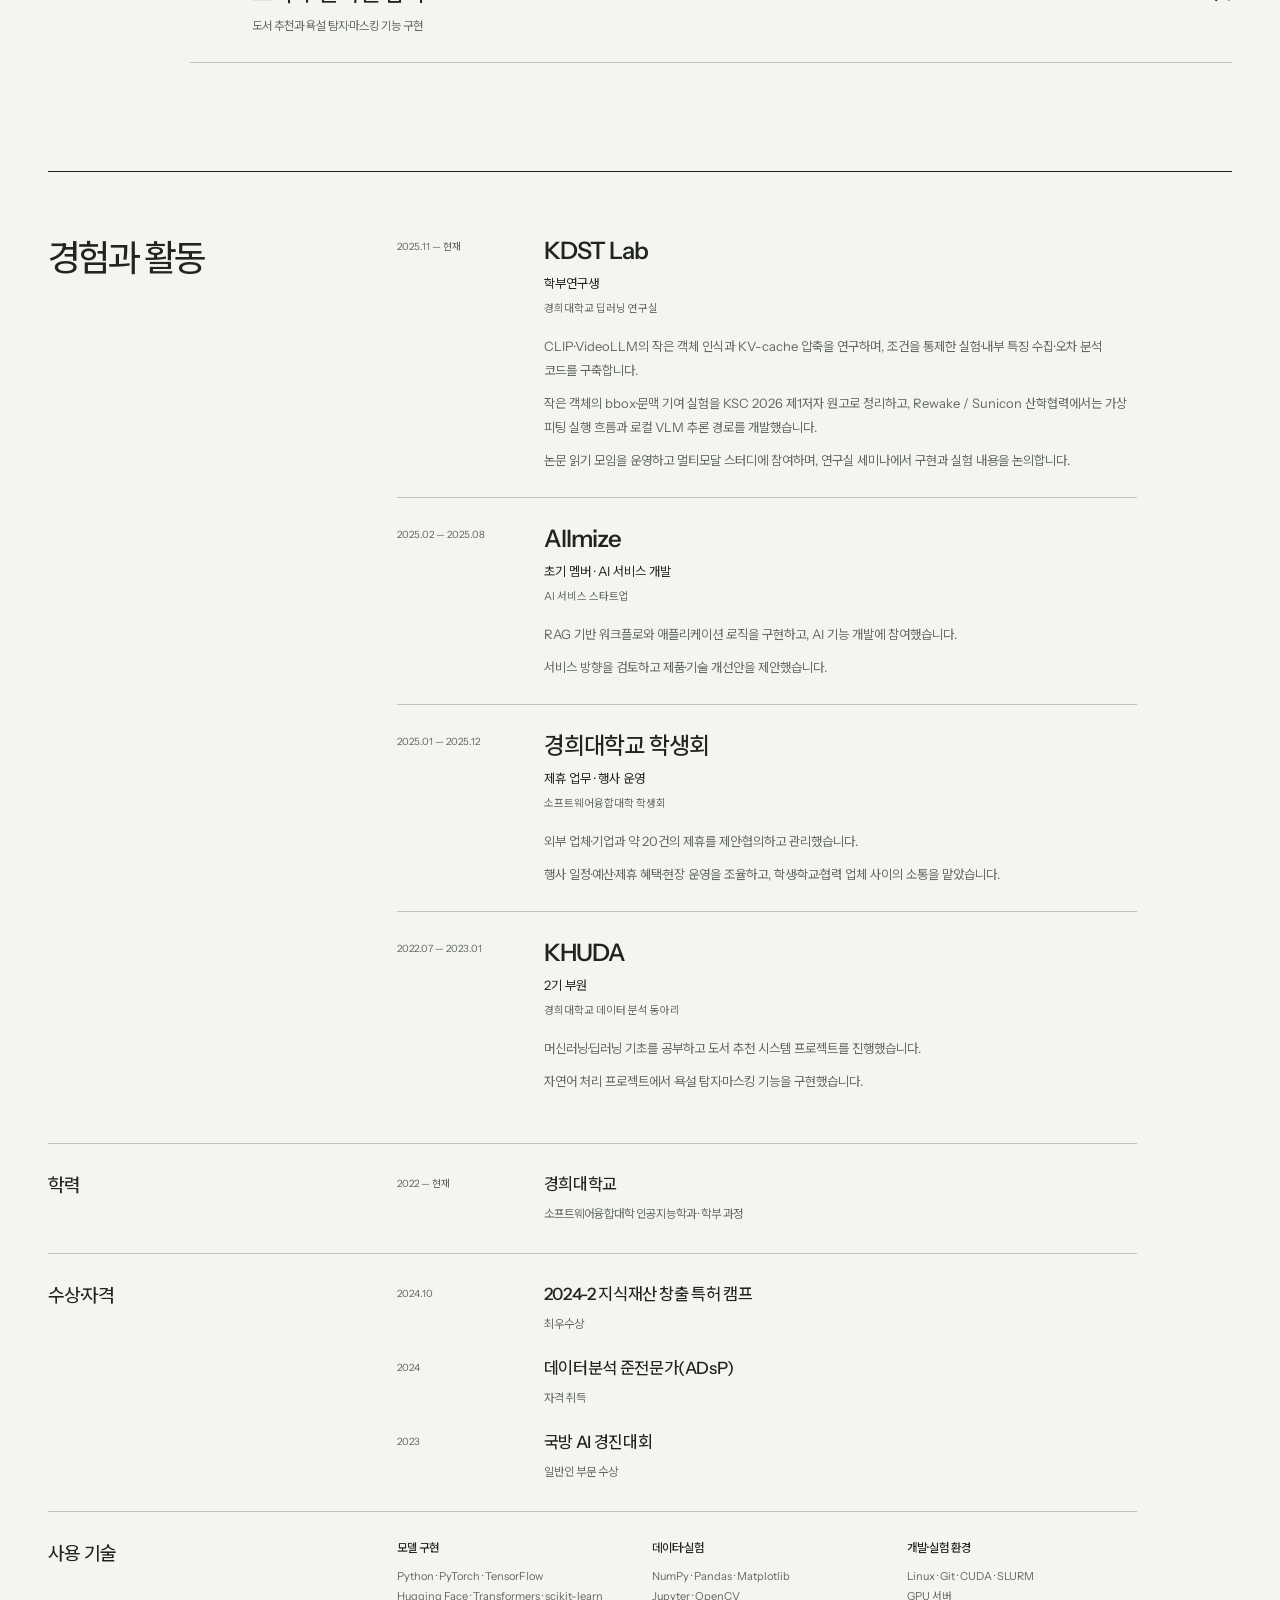
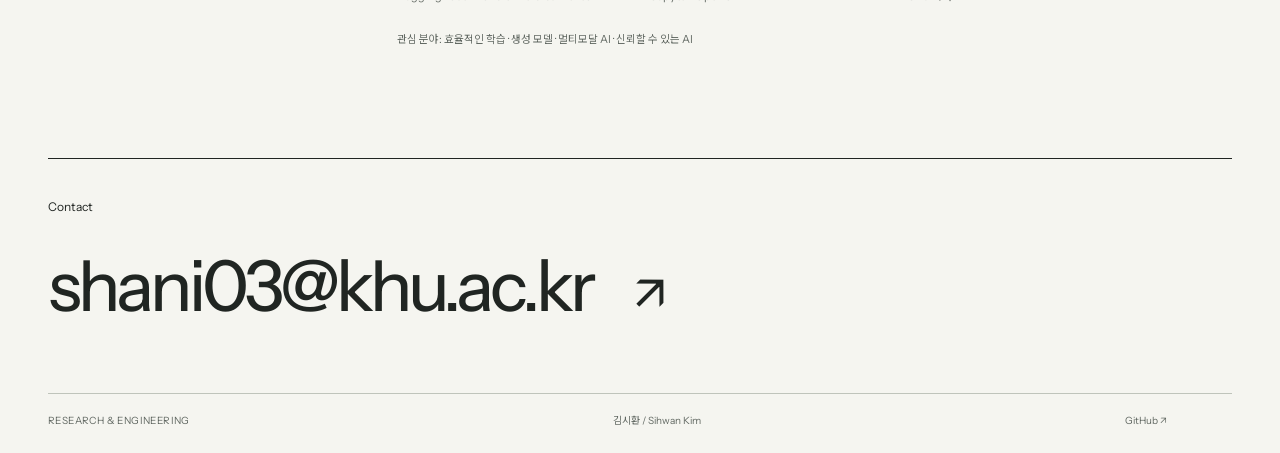
==== commit 64bc6c1b: "Redesign portfolio with editorial typography and featured work" ====
--- a/index.html
+++ b/index.html
@@ -1,188 +1,157 @@
-<!doctype html>
+<!DOCTYPE html>
+
 <html lang="ko">
 <head>
-  <meta charset="utf-8">
-  <meta name="viewport" content="width=device-width,initial-scale=1">
-  <meta name="theme-color" content="#faf9f6">
-  <title data-ko="김시환 — AI Research &amp; Engineering" data-en="Sihwan Kim — AI Research &amp; Engineering">김시환 — AI Research & Engineering</title>
-  <meta name="description" content="김시환의 AI 연구와 개발 포트폴리오. CLIP 작은 객체·문맥 분석, VideoLLM 내부 신호와 답변 진단, KV-cache 압축, 가상 피팅·로컬 VLM 파이프라인과 RAG 서비스 개발." data-ko="김시환의 AI 연구와 개발 포트폴리오. CLIP 작은 객체·문맥 분석, VideoLLM 내부 신호와 답변 진단, KV-cache 압축, 가상 피팅·로컬 VLM 파이프라인과 RAG 서비스 개발." data-en="Sihwan Kim’s AI research and engineering portfolio: CLIP small-object/context analysis, VideoLLM readout diagnostics, KV-cache compression, local-VLM virtual try-on pipelines, and RAG service development.">
-  <link rel="preload" href="assets/PortfolioLatin.woff2?v=details-20261012" as="font" type="font/woff2" crossorigin>
-  <link rel="preload" href="assets/PortfolioHangul.woff2?v=details-20261012" as="font" type="font/woff2" crossorigin>
-  <link rel="stylesheet" href="assets/portfolio.css?v=details-20261012">
-  <link rel="stylesheet" href="assets/project-details.css?v=details-20261012">
-  <!-- Profile source: sihxan/pages/profile.md, blob 30ebba93d901a186428a1368f3ac42781ade647d.
+<meta charset="utf-8"/>
+<meta content="width=device-width,initial-scale=1" name="viewport"/>
+<meta content="#f5f5f0" name="theme-color"/>
+<title data-en="Sihwan Kim — AI Research &amp; Engineering" data-ko="김시환 — AI Research &amp; Engineering">김시환 — AI Research &amp; Engineering</title>
+<meta content="김시환의 AI 연구와 개발 포트폴리오. CLIP 작은 객체·문맥 분석, VideoLLM 내부 신호와 답변 진단, KV-cache 압축, 가상 피팅·로컬 VLM 파이프라인과 RAG 서비스 개발." data-en="Sihwan Kim’s AI research and engineering portfolio: CLIP small-object/context analysis, VideoLLM readout diagnostics, KV-cache compression, local-VLM virtual try-on pipelines, and RAG service development." data-ko="김시환의 AI 연구와 개발 포트폴리오. CLIP 작은 객체·문맥 분석, VideoLLM 내부 신호와 답변 진단, KV-cache 압축, 가상 피팅·로컬 VLM 파이프라인과 RAG 서비스 개발." name="description"/>
+<link as="font" crossorigin="" href="assets/PortfolioLatin.woff2?v=editorial-20261018" rel="preload" type="font/woff2"/>
+<link as="font" crossorigin="" href="assets/PortfolioHangul.woff2?v=editorial-20261018" rel="preload" type="font/woff2"/>
+<link href="assets/portfolio.css?v=editorial-20261018" rel="stylesheet"/>
+<link href="assets/project-details.css?v=editorial-20261018" rel="stylesheet"/>
+<!-- Profile source: sihxan/pages/profile.md, blob 30ebba93d901a186428a1368f3ac42781ade647d.
        Exact student-council title and Defense AI award wording remain to be clarified.
        Recent research copy is audited against received reports and the current manuscript.
        Manuscript preparation is not submission or acceptance. Probe results are diagnostic.
        No internal Sunicon images or experimental metrics are included.
        The terrain is decorative and does not represent experimental data. -->
 </head>
-<body>
-  <a class="skip" data-ko="본문 바로가기" data-en="Skip to content" href="#main">본문 바로가기</a>
-  <canvas id="loss-landscape" class="contour-background" role="img" aria-label="페이지 전체를 이어가는 등고선과 스크롤을 뒤따라 굴러오는 구슬"></canvas>
-  <div class="motion-tools">
-    <button id="toggle-motion" type="button" aria-label="애니메이션 일시 정지"><svg class="pause-icon" viewBox="0 0 16 16" aria-hidden="true"><path d="M5.5 3.5v9m5-9v9"/></svg><svg class="play-icon" viewBox="0 0 16 16" aria-hidden="true"><path d="m5 3 7 5-7 5z"/></svg></button>
-    <button id="restart-motion" type="button" aria-label="애니메이션 처음부터 다시 보기"><svg viewBox="0 0 16 16" aria-hidden="true"><path d="M3 5.5A5.5 5.5 0 1 1 2.6 10M3 2v4h4"/></svg></button>
-  </div>
-  <div class="wrap">
-    <header>
-      <a class="wordmark" data-ko="김시환" data-en="Sihwan Kim" href="#main">김시환</a>
-      <nav aria-label="주 메뉴">
-        <a class="" data-ko="프로젝트" data-en="Projects" href="#work">프로젝트</a>
-        <a class="" data-ko="경험" data-en="Experience" href="#profile">경험</a>
-        <a href="#contact" data-ko="Contact" data-en="Contact">Contact</a>
-        <button class="language" type="button" aria-label="Switch to English"><strong>KO</strong> / EN</button>
-      </nav>
-    </header>
-    <main id="main">
-      <section class="hero" aria-labelledby="name">
-        <div class="identity enter">
-          <h1 id="name"><span>Sihwan</span><span>Kim</span></h1>
-          <p class="role" data-ko="딥러닝 연구&lt;span&gt;AI 서비스 개발&lt;/span&gt;" data-en="Deep Learning Research&lt;span&gt;AI Engineering&lt;/span&gt;" >딥러닝 연구<span>AI 서비스 개발</span></p>
-        </div>
-        <div class="hero-row"><div class="intro-copy enter d1">
-          <p class="intro" data-ko="딥러닝을 연구하고,&lt;br class=&quot;desktop-break&quot;&gt; AI 서비스를 개발합니다." data-en="I research deep learning&lt;br class=&quot;desktop-break&quot;&gt; and develop AI services." >딥러닝을 연구하고,<br class="desktop-break"> AI 서비스를 개발합니다.</p>
-          <p class="intro-detail" data-ko="경희대학교 KDST Lab 학부연구생으로 작은 객체 인식과 영상 모델의 KV-cache 압축을 연구합니다. 가상 피팅 파이프라인과 RAG 서비스 개발 경험이 있습니다." data-en="I am an undergraduate researcher at KDST Lab, Kyung Hee University, studying small-object recognition and KV-cache compression for video models. My engineering work includes virtual try-on pipelines and RAG services." >경희대학교 KDST Lab 학부연구생으로 작은 객체 인식과 영상 모델의 KV-cache 압축을 연구합니다. 가상 피팅 파이프라인과 RAG 서비스 개발 경험이 있습니다.</p>
-          <div class="hero-links">
-            <a class="work-link" href="#work"><span class="" data-ko="프로젝트 보기" data-en="View projects" >프로젝트 보기</span><span aria-hidden="true">↘</span></a>
-            <a href="https://github.com/sihxan" target="_blank" rel="noopener noreferrer">GitHub <span aria-hidden="true">↗</span></a>
-          </div>
-        </div></div>
-      </section>
-      <section class="work" id="work" aria-labelledby="work-title">
-        <div class="section-heading reveal"><h2 class="" data-ko="연구와 프로젝트" data-en="Research &amp; projects" id="work-title">연구와 프로젝트</h2></div>
-        <div class="work-grid"><article class="project reveal" id="project-clip-context">
-      <div class="project-meta"><span class="index" aria-hidden="true">01</span><span class="" data-ko="연구 · 원고 작성" data-en="Research · Manuscript preparation" >연구 · 원고 작성</span></div>
-      <h3 id="title-clip-context"><a class="" data-ko="CLIP의 작은 객체 판별" data-en="Small-object discrimination in CLIP" href="projects/clip-context/" data-project-link>CLIP의 작은 객체 판별</a></h3>
-      <p class="purpose" data-ko="작은 객체와 주변 문맥의 역할 비교" data-en="Comparing small objects and their context" >작은 객체와 주변 문맥의 역할 비교</p>
-      <p class="activity" data-ko="맡은 일: 객체 영역을 가리거나 다른 이미지에 옮기는 대조 실험을 설계·분석했습니다.&lt;br&gt;&lt;br&gt;결과: 객체 영역을 가린 뒤에도 판별력이 남는 조건을 확인했고, KSC 2026 제1저자 원고를 작성 중입니다." data-en="My work: Designed and analyzed experiments that mask or transplant object regions.&lt;br&gt;&lt;br&gt;Finding: Identified conditions where discrimination remains after masking the object region; preparing a first-author KSC 2026 manuscript." >맡은 일: 객체 영역을 가리거나 다른 이미지에 옮기는 대조 실험을 설계·분석했습니다.<br><br>결과: 객체 영역을 가린 뒤에도 판별력이 남는 조건을 확인했고, KSC 2026 제1저자 원고를 작성 중입니다.</p>
-      <p class="methods" data-ko="CLIP · 가림·이식 실험" data-en="CLIP · Masking &amp; transplantation" >CLIP · 가림·이식 실험</p>
-      <a class="project-link" data-ko="자세히 보기 &lt;span aria-hidden=&quot;true&quot;&gt;→&lt;/span&gt;" data-en="View project &lt;span aria-hidden=&quot;true&quot;&gt;→&lt;/span&gt;" href="projects/clip-context/" data-project-link aria-describedby="title-clip-context">자세히 보기 <span aria-hidden="true">→</span></a>
-    </article><article class="project reveal" id="project-spot-videollm">
-      <div class="project-meta"><span class="index" aria-hidden="true">02</span><span class="" data-ko="연구 · 진행 중" data-en="Research · Ongoing" >연구 · 진행 중</span></div>
-      <h3 id="title-spot-videollm"><a class="" data-ko="작은 객체와 VideoLLM" data-en="Small objects in VideoLLMs" href="projects/spot-videollm/" data-project-link>작은 객체와 VideoLLM</a></h3>
-      <p class="purpose" data-ko="모델 내부 정보와 실제 답변 비교" data-en="Comparing internal information with actual answers" >모델 내부 정보와 실제 답변 비교</p>
-      <p class="activity" data-ko="맡은 일: 객체 크기와 배경을 통제하고, 내부 정보로 학습한 분류기와 모델의 실제 답변을 비교했습니다.&lt;br&gt;&lt;br&gt;결과: 두 객체의 합성 실험에서 동일한 1,104조건 중 분류기는 874개, 모델 답변은 577개를 맞혔습니다." data-en="My work: Controlled object size and backgrounds, comparing a classifier trained on internal states with the model&#x27;s own answers.&lt;br&gt;&lt;br&gt;Finding: In synthetic scenes with two fixed objects, the classifier answered 874 of the same 1,104 conditions correctly, versus 577 native answers." >맡은 일: 객체 크기와 배경을 통제하고, 내부 정보로 학습한 분류기와 모델의 실제 답변을 비교했습니다.<br><br>결과: 두 객체의 합성 실험에서 동일한 1,104조건 중 분류기는 874개, 모델 답변은 577개를 맞혔습니다.</p>
-      <p class="methods" data-ko="VideoLLM · 내부 상태 분석" data-en="VideoLLM · Internal-state analysis" >VideoLLM · 내부 상태 분석</p>
-      <a class="project-link" data-ko="자세히 보기 &lt;span aria-hidden=&quot;true&quot;&gt;→&lt;/span&gt;" data-en="View project &lt;span aria-hidden=&quot;true&quot;&gt;→&lt;/span&gt;" href="projects/spot-videollm/" data-project-link aria-describedby="title-spot-videollm">자세히 보기 <span aria-hidden="true">→</span></a>
-    </article><article class="project reveal" id="project-kv-cache">
-      <div class="project-meta"><span class="index" aria-hidden="true">03</span><span class="" data-ko="연구 · 오프라인 실험" data-en="Research · Offline experiments" >연구 · 오프라인 실험</span></div>
-      <h3 id="title-kv-cache"><a class="" data-ko="영상 모델의 KV-cache 압축" data-en="KV-cache compression for video models" href="projects/kv-cache/" data-project-link>영상 모델의 KV-cache 압축</a></h3>
-      <p class="purpose" data-ko="메모리 압축이 모델 계산에 미치는 영향" data-en="How memory compression affects model computation" >메모리 압축이 모델 계산에 미치는 영향</p>
-      <p class="activity" data-ko="맡은 일: 영상 모델의 메모리 압축·복원 코드를 구현하고, 저장량과 계산 오차를 비교했습니다.&lt;br&gt;&lt;br&gt;결과: 오프라인 실험에서 복원 오차가 줄어도 attention 출력 오차는 커질 수 있음을 확인했습니다." data-en="My work: Implemented memory compression and reconstruction, comparing storage costs and computation errors.&lt;br&gt;&lt;br&gt;Finding: Offline experiments showed that better reconstruction can still produce greater attention-output error." >맡은 일: 영상 모델의 메모리 압축·복원 코드를 구현하고, 저장량과 계산 오차를 비교했습니다.<br><br>결과: 오프라인 실험에서 복원 오차가 줄어도 attention 출력 오차는 커질 수 있음을 확인했습니다.</p>
-      <p class="methods" data-ko="KV-cache · 압축·복원 · 오프라인 평가" data-en="KV-cache · Compression &amp; reconstruction · Offline evaluation" >KV-cache · 압축·복원 · 오프라인 평가</p>
-      <a class="project-link" data-ko="자세히 보기 &lt;span aria-hidden=&quot;true&quot;&gt;→&lt;/span&gt;" data-en="View project &lt;span aria-hidden=&quot;true&quot;&gt;→&lt;/span&gt;" href="projects/kv-cache/" data-project-link aria-describedby="title-kv-cache">자세히 보기 <span aria-hidden="true">→</span></a>
-    </article><article class="project reveal" id="project-sunicon-vton">
-      <div class="project-meta"><span class="index" aria-hidden="true">04</span><span class="" data-ko="산학협력 · 파이프라인 개발" data-en="Industry collaboration · Pipeline engineering" >산학협력 · 파이프라인 개발</span></div>
-      <h3 id="title-sunicon-vton"><a class="" data-ko="모델컷 생성·가상 피팅" data-en="Model-cut generation &amp; virtual try-on" href="projects/sunicon-vton/" data-project-link>모델컷 생성·가상 피팅</a></h3>
-      <p class="purpose" data-ko="가상 피팅을 실행·전달 가능한 코드로" data-en="Making virtual try-on runnable and transferable" >가상 피팅을 실행·전달 가능한 코드로</p>
-      <p class="activity" data-ko="맡은 일: Rewake / Sunicon 산학협력에서 가상 피팅 실행 흐름을 정리하고, 핏 지시문 생성을 로컬 VLM으로 교체했습니다.&lt;br&gt;&lt;br&gt;산출물: 단일 GPU 순차 실행을 확인하고, 전달용 코드·설정·사용 가이드를 제작했습니다." data-en="My work: Organized virtual try-on execution with Rewake / Sunicon and replaced external fit-text generation with a local VLM.&lt;br&gt;&lt;br&gt;Outcome: Verified sequential execution on one GPU and produced handoff code, settings and a usage guide." >맡은 일: Rewake / Sunicon 산학협력에서 가상 피팅 실행 흐름을 정리하고, 핏 지시문 생성을 로컬 VLM으로 교체했습니다.<br><br>산출물: 단일 GPU 순차 실행을 확인하고, 전달용 코드·설정·사용 가이드를 제작했습니다.</p>
-      <p class="methods" data-ko="VTON · 로컬 VLM · 실행·인수인계" data-en="VTON · Local VLM · Execution &amp; handoff" >VTON · 로컬 VLM · 실행·인수인계</p>
-      <a class="project-link" data-ko="자세히 보기 &lt;span aria-hidden=&quot;true&quot;&gt;→&lt;/span&gt;" data-en="View project &lt;span aria-hidden=&quot;true&quot;&gt;→&lt;/span&gt;" href="projects/sunicon-vton/" data-project-link aria-describedby="title-sunicon-vton">자세히 보기 <span aria-hidden="true">→</span></a>
-    </article><article class="project reveal" id="project-samba">
-      <div class="project-meta"><span class="index" aria-hidden="true">05</span><span class="" data-ko="연구 설계" data-en="Research design" >연구 설계</span></div>
-      <h3 id="title-samba"><a class="" data-ko="데이터 증류와 선택 편향" data-en="Dataset distillation &amp; selection bias" href="projects/samba/" data-project-link>데이터 증류와 선택 편향</a></h3>
-      <p class="purpose" data-ko="작은 데이터셋에서도 소수 그룹을 보존" data-en="Preserving minority groups in compact datasets" >작은 데이터셋에서도 소수 그룹을 보존</p>
-      <p class="activity" data-ko="맡은 일: 데이터 선택 편향을 검토하고, 소수 그룹을 보존하는 샘플 선택 방식을 설계했습니다.&lt;br&gt;&lt;br&gt;산출물: SAMBA 설계와 그룹별 평가 기준을 마련했으며, 구현·성능 평가는 후속 단계입니다." data-en="My work: Examined selection bias and designed sample selection to preserve minority groups.&lt;br&gt;&lt;br&gt;Deliverable: A SAMBA design and group-level evaluation criteria; implementation and performance testing remain follow-up work." >맡은 일: 데이터 선택 편향을 검토하고, 소수 그룹을 보존하는 샘플 선택 방식을 설계했습니다.<br><br>산출물: SAMBA 설계와 그룹별 평가 기준을 마련했으며, 구현·성능 평가는 후속 단계입니다.</p>
-      <p class="methods" data-ko="데이터 증류 · 그룹별 평가" data-en="Dataset distillation · Group-level evaluation" >데이터 증류 · 그룹별 평가</p>
-      <a class="project-link" data-ko="자세히 보기 &lt;span aria-hidden=&quot;true&quot;&gt;→&lt;/span&gt;" data-en="View project &lt;span aria-hidden=&quot;true&quot;&gt;→&lt;/span&gt;" href="projects/samba/" data-project-link aria-describedby="title-samba">자세히 보기 <span aria-hidden="true">→</span></a>
-    </article><article class="project reveal" id="project-allmize">
-      <div class="project-meta"><span class="index" aria-hidden="true">06</span><span class="" data-ko="서비스 개발" data-en="Product engineering" >서비스 개발</span></div>
-      <h3 id="title-allmize"><a class="" data-ko="Allmize AI 서비스 개발" data-en="AI service development at Allmize" href="projects/allmize/" data-project-link>Allmize AI 서비스 개발</a></h3>
-      <p class="purpose" data-ko="RAG와 AI 기능 개발" data-en="Building RAG and AI features" >RAG와 AI 기능 개발</p>
-      <p class="activity" data-ko="맡은 일: Allmize 초기 멤버로 RAG 워크플로와 AI 기능 개발에 참여했습니다.&lt;br&gt;&lt;br&gt;산출물: 애플리케이션 로직을 구현하고, 제품·기술 개선안을 제안했습니다." data-en="My work: Contributed to RAG workflows and AI features as an early Allmize member.&lt;br&gt;&lt;br&gt;Deliverable: Application logic and proposals for product and technical improvements." >맡은 일: Allmize 초기 멤버로 RAG 워크플로와 AI 기능 개발에 참여했습니다.<br><br>산출물: 애플리케이션 로직을 구현하고, 제품·기술 개선안을 제안했습니다.</p>
-      <p class="methods" data-ko="RAG · AI 서비스" data-en="RAG · AI services" >RAG · AI 서비스</p>
-      <a class="project-link" data-ko="자세히 보기 &lt;span aria-hidden=&quot;true&quot;&gt;→&lt;/span&gt;" data-en="View project &lt;span aria-hidden=&quot;true&quot;&gt;→&lt;/span&gt;" href="projects/allmize/" data-project-link aria-describedby="title-allmize">자세히 보기 <span aria-hidden="true">→</span></a>
-    </article><article class="project reveal" id="project-generative-models">
-      <div class="project-meta"><span class="index" aria-hidden="true">07</span><span class="" data-ko="논문 읽기·구현" data-en="Reading &amp; implementation" >논문 읽기·구현</span></div>
-      <h3 id="title-generative-models"><a class="" data-ko="생성 모델 논문 읽기·구현" data-en="Generative models: reading &amp; implementation" href="projects/generative-models/" data-project-link>생성 모델 논문 읽기·구현</a></h3>
-      <p class="purpose" data-ko="생성 모델의 수식을 코드로 확인" data-en="Connecting generative-model mathematics with code" >생성 모델의 수식을 코드로 확인</p>
-      <p class="activity" data-ko="맡은 일: 생성 모델 논문을 읽고, 주요 수식과 동작을 코드로 확인했습니다.&lt;br&gt;&lt;br&gt;산출물: VAE·DDPM·DDIM을 구현하며 잠재 공간과 확산 과정을 익혔습니다." data-en="My work: Read generative-model papers and examined their mathematics through implementation.&lt;br&gt;&lt;br&gt;Outcome: Implemented VAE, DDPM and DDIM models to study latent representations and diffusion processes." >맡은 일: 생성 모델 논문을 읽고, 주요 수식과 동작을 코드로 확인했습니다.<br><br>산출물: VAE·DDPM·DDIM을 구현하며 잠재 공간과 확산 과정을 익혔습니다.</p>
-      <p class="methods" data-ko="VAE · DDPM · DDIM" data-en="VAE · DDPM · DDIM" >VAE · DDPM · DDIM</p>
-      <a class="project-link" data-ko="자세히 보기 &lt;span aria-hidden=&quot;true&quot;&gt;→&lt;/span&gt;" data-en="View project &lt;span aria-hidden=&quot;true&quot;&gt;→&lt;/span&gt;" href="projects/generative-models/" data-project-link aria-describedby="title-generative-models">자세히 보기 <span aria-hidden="true">→</span></a>
-    </article><article class="project reveal" id="project-khuda">
-      <div class="project-meta"><span class="index" aria-hidden="true">08</span><span class="" data-ko="동아리 프로젝트" data-en="Club projects" >동아리 프로젝트</span></div>
-      <h3 id="title-khuda"><a class="" data-ko="도서 추천·욕설 탐지" data-en="Book recommendation &amp; profanity detection" href="projects/khuda/" data-project-link>도서 추천·욕설 탐지</a></h3>
-      <p class="purpose" data-ko="추천·자연어 처리 기능 구현" data-en="Building recommendation and NLP features" >추천·자연어 처리 기능 구현</p>
-      <p class="activity" data-ko="맡은 일: KHUDA에서 추천 시스템과 자연어 처리 프로젝트를 진행했습니다.&lt;br&gt;&lt;br&gt;산출물: 도서 추천과 욕설 탐지·마스킹 기능을 만들었습니다." data-en="My work: Worked on recommendation and NLP projects through KHUDA.&lt;br&gt;&lt;br&gt;Deliverable: Book recommendation and profanity detection/masking features." >맡은 일: KHUDA에서 추천 시스템과 자연어 처리 프로젝트를 진행했습니다.<br><br>산출물: 도서 추천과 욕설 탐지·마스킹 기능을 만들었습니다.</p>
-      <p class="methods" data-ko="추천 시스템 · NLP" data-en="Recommendation systems · NLP" >추천 시스템 · NLP</p>
-      <a class="project-link" data-ko="자세히 보기 &lt;span aria-hidden=&quot;true&quot;&gt;→&lt;/span&gt;" data-en="View project &lt;span aria-hidden=&quot;true&quot;&gt;→&lt;/span&gt;" href="projects/khuda/" data-project-link aria-describedby="title-khuda">자세히 보기 <span aria-hidden="true">→</span></a>
-    </article></div>
-      </section>
-      <section class="profile" id="profile" aria-labelledby="profile-title">
-        <div class="section-heading reveal"><h2 class="" data-ko="경험과 활동" data-en="Experience &amp; activities" id="profile-title">경험과 활동</h2></div>
-        <div class="experience-list"><article class="experience experience-row reveal">
-      <p class="period" data-ko="2025.11 — 현재" data-en="Nov 2025 — Present" >2025.11 — 현재</p>
-      <div class="experience-body">
-        <h3 class="" data-ko="KDST Lab" data-en="KDST Lab" >KDST Lab</h3>
-        <p class="position" data-ko="학부연구생" data-en="Undergraduate researcher" >학부연구생</p>
-        <p class="institution" data-ko="경희대학교 딥러닝 연구실" data-en="Deep learning research lab, Kyung Hee University" >경희대학교 딥러닝 연구실</p>
-        <ul class="detail"><li class="" data-ko="CLIP·VideoLLM의 작은 객체 인식과 KV-cache 압축을 연구하며, 조건을 통제한 실험·내부 특징 수집·오차 분석 코드를 구축합니다." data-en="Study small-object recognition in CLIP and VideoLLMs and KV-cache compression, building controlled experiments, internal-feature collection and error analyses." >CLIP·VideoLLM의 작은 객체 인식과 KV-cache 압축을 연구하며, 조건을 통제한 실험·내부 특징 수집·오차 분석 코드를 구축합니다.</li><li class="" data-ko="작은 객체의 bbox·문맥 기여 실험을 KSC 2026 제1저자 원고로 정리하고, Rewake / Sunicon 산학협력에서는 가상 피팅 실행 흐름과 로컬 VLM 추론 경로를 개발했습니다." data-en="Develop the small-object bbox/context experiments into a first-author KSC 2026 manuscript, and implement virtual try-on orchestration and local VLM inference in the Rewake / Sunicon collaboration." >작은 객체의 bbox·문맥 기여 실험을 KSC 2026 제1저자 원고로 정리하고, Rewake / Sunicon 산학협력에서는 가상 피팅 실행 흐름과 로컬 VLM 추론 경로를 개발했습니다.</li><li class="" data-ko="논문 읽기 모임을 운영하고 멀티모달 스터디에 참여하며, 연구실 세미나에서 구현과 실험 내용을 논의합니다." data-en="Organize paper-reading groups and participate in multimodal study sessions, discussing implementation and experiments in lab seminars." >논문 읽기 모임을 운영하고 멀티모달 스터디에 참여하며, 연구실 세미나에서 구현과 실험 내용을 논의합니다.</li></ul>
-      </div>
-    </article><article class="experience experience-row reveal">
-      <p class="period" data-ko="2025.02 — 2025.08" data-en="Feb — Aug 2025" >2025.02 — 2025.08</p>
-      <div class="experience-body">
-        <h3 class="" data-ko="Allmize" data-en="Allmize" >Allmize</h3>
-        <p class="position" data-ko="초기 멤버 · AI 서비스 개발" data-en="Early member · AI service development" >초기 멤버 · AI 서비스 개발</p>
-        <p class="institution" data-ko="AI 서비스 스타트업" data-en="AI services startup" >AI 서비스 스타트업</p>
-        <ul class="detail"><li class="" data-ko="RAG 기반 워크플로와 애플리케이션 로직을 구현하고, AI 기능 개발에 참여했습니다." data-en="Implemented RAG workflows and application logic, contributing to AI feature development." >RAG 기반 워크플로와 애플리케이션 로직을 구현하고, AI 기능 개발에 참여했습니다.</li><li class="" data-ko="서비스 방향을 검토하고 제품·기술 개선안을 제안했습니다." data-en="Reviewed service direction and proposed product and technical improvements." >서비스 방향을 검토하고 제품·기술 개선안을 제안했습니다.</li></ul>
-      </div>
-    </article><article class="experience experience-row reveal">
-      <p class="period" data-ko="2025.01 — 2025.12" data-en="Jan — Dec 2025" >2025.01 — 2025.12</p>
-      <div class="experience-body">
-        <h3 class="" data-ko="경희대학교 학생회" data-en="Student council, Kyung Hee University" >경희대학교 학생회</h3>
-        <p class="position" data-ko="제휴 업무 · 행사 운영" data-en="Partnerships &amp; event operations" >제휴 업무 · 행사 운영</p>
-        <p class="institution" data-ko="소프트웨어융합대학 학생회" data-en="Student council activities" >소프트웨어융합대학 학생회</p>
-        <ul class="detail"><li class="" data-ko="외부 업체·기업과 약 20건의 제휴를 제안·협의하고 관리했습니다." data-en="Proposed, negotiated, and managed nearly 20 partnerships with vendors and external companies." >외부 업체·기업과 약 20건의 제휴를 제안·협의하고 관리했습니다.</li><li class="" data-ko="행사 일정·예산·제휴 혜택·현장 운영을 조율하고, 학생·학교·협력 업체 사이의 소통을 맡았습니다." data-en="Coordinated event schedules, budgets, partner benefits, and on-site operations, connecting students, university offices, and partners." >행사 일정·예산·제휴 혜택·현장 운영을 조율하고, 학생·학교·협력 업체 사이의 소통을 맡았습니다.</li></ul>
-      </div>
-    </article><article class="experience experience-row reveal">
-      <p class="period" data-ko="2022.07 — 2023.01" data-en="Jul 2022 — Jan 2023" >2022.07 — 2023.01</p>
-      <div class="experience-body">
-        <h3 class="" data-ko="KHUDA" data-en="KHUDA" >KHUDA</h3>
-        <p class="position" data-ko="2기 부원" data-en="Second-cohort member" >2기 부원</p>
-        <p class="institution" data-ko="경희대학교 데이터 분석 동아리" data-en="Data analysis club, Kyung Hee University" >경희대학교 데이터 분석 동아리</p>
-        <ul class="detail"><li class="" data-ko="머신러닝·딥러닝 기초를 공부하고 도서 추천 시스템 프로젝트를 진행했습니다." data-en="Studied machine learning and deep learning fundamentals and worked on a book recommendation system." >머신러닝·딥러닝 기초를 공부하고 도서 추천 시스템 프로젝트를 진행했습니다.</li><li class="" data-ko="자연어 처리 프로젝트에서 욕설 탐지·마스킹 기능을 구현했습니다." data-en="Implemented profanity detection and masking in an NLP project." >자연어 처리 프로젝트에서 욕설 탐지·마스킹 기능을 구현했습니다.</li></ul>
-      </div>
-    </article></div>
-      </section>
-      <section class="education cv-section" id="education" aria-labelledby="education-title">
-        <div class="section-heading reveal"><h2 class="" data-ko="학력" data-en="Education" id="education-title">학력</h2></div>
-        <article class="education-row reveal">
-          <p class="period" data-ko="2022 — 현재" data-en="2022 — Present" >2022 — 현재</p>
-          <div><h3 class="" data-ko="경희대학교" data-en="Kyung Hee University" >경희대학교</h3>
-            <p class="education-detail" data-ko="소프트웨어융합대학 인공지능학과 · 학부 과정" data-en="Department of Artificial Intelligence · Undergraduate studies" >소프트웨어융합대학 인공지능학과 · 학부 과정</p>
-          </div>
-        </article>
-      </section>
-      <section class="credentials cv-section" id="credentials" aria-labelledby="credentials-title">
-        <div class="section-heading reveal"><h2 class="" data-ko="수상·자격" data-en="Awards &amp; certification" id="credentials-title">수상·자격</h2></div>
-        <div class="credentials-list"><article class="credential reveal"><p class="period">2024.10</p><div>
-      <h3 class="" data-ko="2024-2 지식재산 창출 특허 캠프" data-en="Intellectual Property Creation Patent Camp" >2024-2 지식재산 창출 특허 캠프</h3><p class="credential-detail" data-ko="최우수상" data-en="Top excellence award" >최우수상</p>
-    </div></article><article class="credential reveal"><p class="period">2024</p><div>
-      <h3 class="" data-ko="데이터분석 준전문가(ADsP)" data-en="Advanced Data Analytics Semi-Professional (ADsP)" >데이터분석 준전문가(ADsP)</h3><p class="credential-detail" data-ko="자격 취득" data-en="Certification" >자격 취득</p>
-    </div></article><article class="credential reveal"><p class="period">2023</p><div>
-      <h3 class="" data-ko="국방 AI 경진대회" data-en="Defense AI Competition" >국방 AI 경진대회</h3><p class="credential-detail" data-ko="일반인 부문 수상" data-en="Award, general-participant track" >일반인 부문 수상</p>
-    </div></article></div>
-      </section>
-      <section class="skills cv-section" id="skills" aria-labelledby="skills-title">
-        <div class="section-heading reveal"><h2 class="" data-ko="사용 기술" data-en="Tools &amp; technologies" id="skills-title">사용 기술</h2></div>
-        <div class="skills-grid">
-          <article class="skill-group reveal"><h3 class="" data-ko="모델 구현" data-en="Modeling" >모델 구현</h3><p>Python · PyTorch · TensorFlow<br>Hugging Face · Transformers · scikit-learn</p></article>
-          <article class="skill-group reveal"><h3 class="" data-ko="데이터·실험" data-en="Data &amp; experiments" >데이터·실험</h3><p>NumPy · Pandas · Matplotlib<br>Jupyter · OpenCV</p></article>
-          <article class="skill-group reveal"><h3 class="" data-ko="개발·실험 환경" data-en="Development &amp; infrastructure" >개발·실험 환경</h3><p class="" data-ko="Linux · Git · CUDA · SLURM&lt;br&gt;GPU 서버" data-en="Linux · Git · CUDA · SLURM&lt;br&gt;GPU servers" >Linux · Git · CUDA · SLURM<br>GPU 서버</p></article>
-        </div>
-        <p class="interests reveal" data-ko="관심 분야: 효율적인 학습 · 생성 모델 · 멀티모달 AI · 신뢰할 수 있는 AI" data-en="Interests: Efficient learning · Generative models · Multimodal AI · Trustworthy AI" >관심 분야: 효율적인 학습 · 생성 모델 · 멀티모달 AI · 신뢰할 수 있는 AI</p>
-      </section>
-      <section class="contact reveal" id="contact" aria-label="Contact">
-        <span data-ko="Contact" data-en="Contact">Contact</span>
-        <a class="email" href="mailto:shani03@khu.ac.kr">shani03@khu.ac.kr <span aria-hidden="true">↗</span></a>
-      </section>
-    </main>
-    <footer><span class="" data-ko="김시환 / Sihwan Kim" data-en="Sihwan Kim / 김시환" >김시환 / Sihwan Kim</span><a href="https://github.com/sihxan" target="_blank" rel="noopener noreferrer">GitHub ↗</a></footer>
-  </div>
-  <script src="assets/contour-terrain.js?v=details-20261012"></script>
-  <script src="assets/scroll-motion-model.js?v=details-20261012"></script>
-  <script src="assets/scroll-contour.js?v=details-20261012"></script>
-  <script type="module" src="assets/portfolio.js?v=details-20261012"></script>
+<body class="portfolio-home">
+<a class="skip" data-en="Skip to content" data-ko="본문 바로가기" href="#main">본문 바로가기</a>
+<canvas aria-label="페이지 전체를 이어가는 등고선과 스크롤을 뒤따라 굴러오는 구슬" class="contour-background" id="loss-landscape" role="img"></canvas>
+<div class="motion-tools">
+<button aria-label="애니메이션 일시 정지" id="toggle-motion" type="button"><svg aria-hidden="true" class="pause-icon" viewbox="0 0 16 16"><path d="M5.5 3.5v9m5-9v9"></path></svg><svg aria-hidden="true" class="play-icon" viewbox="0 0 16 16"><path d="m5 3 7 5-7 5z"></path></svg></button>
+<button aria-label="애니메이션 처음부터 다시 보기" id="restart-motion" type="button"><svg aria-hidden="true" viewbox="0 0 16 16"><path d="M3 5.5A5.5 5.5 0 1 1 2.6 10M3 2v4h4"></path></svg></button>
+</div>
+<div class="wrap">
+<header>
+<a aria-label="Sihwan Kim — Home" class="wordmark" href="#main">SK</a>
+<nav aria-label="주 메뉴">
+<a class="" data-en="Projects" data-ko="프로젝트" href="#work">프로젝트</a>
+<a class="" data-en="Experience" data-ko="경험" href="#profile">경험</a>
+<a data-en="Contact" data-ko="Contact" href="#contact">Contact</a>
+<button aria-label="Switch to English" class="language" type="button"><strong>KO</strong> / EN</button>
+</nav>
+</header>
+<main id="main"><section aria-labelledby="name" class="hero">
+<div class="hero-caption"><span>AI RESEARCH &amp; ENGINEERING</span><span>김시환 / SIHWAN KIM</span></div>
+<h1 id="name">Sihwan Kim<span class="name-period">.</span></h1>
+<div class="hero-bottom">
+<div class="hero-intro reading-zone"><p class="intro" data-en="I study how visual models work&lt;br&gt;and build AI pipelines." data-ko="시각 모델의 판단을 분석하고,&lt;br&gt;AI 파이프라인을 개발합니다.">시각 모델의 판단을 분석하고,<br/>AI 파이프라인을 개발합니다.</p>
+<p class="intro-detail" data-en="Small-object recognition · Video model compression&lt;br&gt;Virtual try-on · RAG services" data-ko="작은 객체 인식 · 영상 모델의 메모리 압축&lt;br&gt;가상 피팅 · RAG 서비스">작은 객체 인식 · 영상 모델의 메모리 압축<br/>가상 피팅 · RAG 서비스</p></div>
+<div class="hero-affiliation reading-zone"><p>KDST Lab<br/>Kyung Hee University</p><p data-en="Undergraduate researcher" data-ko="학부연구생">학부연구생</p><a href="https://github.com/sihxan" rel="noopener noreferrer" target="_blank">GitHub ↗</a></div>
+</div>
+<a class="hero-index" href="#work"><span>SELECTED WORK</span><span aria-hidden="true">↓</span></a>
+</section><section aria-labelledby="work-title" class="work" id="work">
+<div class="work-heading"><h2 id="work-title">Selected<br/><span>work.</span></h2><p><span data-en="From research to implementation.&lt;br&gt;Three selected projects." data-ko="연구에서 구현까지,&lt;br&gt;세 가지 작업.">연구에서 구현까지,<br/>세 가지 작업.</span></p><span class="work-count">(01—03)</span></div>
+<article aria-labelledby="title-clip-context" class="feature feature-clip-context" id="project-clip-context">
+<div class="feature-top"><span class="feature-number">01</span><span>CLIP / VISUAL RECOGNITION</span><span class="feature-status" data-en="KSC 2026 manuscript in preparation" data-ko="KSC 2026 원고 작성 중">KSC 2026 원고 작성 중</span></div>
+<div class="feature-spread"><div class="feature-copy">
+<h3 id="title-clip-context"><a data-en="Small objects&lt;br&gt;in CLIP." data-ko="CLIP의&lt;br&gt;작은 객체 판별" data-project-link="" href="projects/clip-context/">CLIP의<br/>작은 객체 판별</a></h3>
+<p class="feature-summary reading-zone" data-en="I masked and transplanted object regions to analyze CLIP, identifying conditions where discrimination remains after the object is masked." data-ko="객체를 가리고, 옮기며 CLIP의 판단을 분석했습니다. 객체 영역을 가린 뒤에도 판별력이 남는 조건을 확인했습니다.">객체를 가리고, 옮기며 CLIP의 판단을 분석했습니다. 객체 영역을 가린 뒤에도 판별력이 남는 조건을 확인했습니다.</p>
+<p class="feature-role" data-en="Experiment design · Implementation · Analysis" data-ko="실험 설계 · 구현 · 분석">실험 설계 · 구현 · 분석</p>
+<a aria-describedby="title-clip-context" class="project-link" data-en='Read project &lt;span aria-hidden="true"&gt;↗&lt;/span&gt;' data-ko='프로젝트 읽기 &lt;span aria-hidden="true"&gt;↗&lt;/span&gt;' data-project-link="" href="projects/clip-context/">프로젝트 읽기 <span aria-hidden="true">↗</span></a>
+</div><a aria-labelledby="title-clip-context" class="project-plate" data-project-link="" href="projects/clip-context/" tabindex="-1"><div aria-hidden="true" class="object-study"><span class="plate-label">OBJECT / CONTEXT</span><span class="context-word">Context</span><span class="crop-box"><i></i><i></i><i></i><i></i><b>Object</b></span><span class="plate-foot">Mask. Transplant. Compare.</span></div></a></div>
+</article><article aria-labelledby="title-kv-cache" class="feature feature-kv-cache" id="project-kv-cache">
+<div class="feature-top"><span class="feature-number">02</span><span>VIDEO MODELS / COMPRESSION</span><span class="feature-status" data-en="Offline experiments" data-ko="오프라인 실험">오프라인 실험</span></div>
+<div class="feature-spread"><div class="feature-copy">
+<h3 id="title-kv-cache"><a data-en="Video models.&lt;br&gt;KV-cache compression." data-ko="영상 모델의&lt;br&gt;KV-cache 압축" data-project-link="" href="projects/kv-cache/">영상 모델의<br/>KV-cache 압축</a></h3>
+<p class="feature-summary reading-zone" data-en="I built KV-cache compression and decoding tools. Offline evaluation showed that lower reconstruction error can still mean higher attention-output error." data-ko="KV-cache 압축·복원 코드를 만들고 저장량과 오차를 비교했습니다. 복원 오차가 작아도 attention 출력 오차는 커질 수 있었습니다.">KV-cache 압축·복원 코드를 만들고 저장량과 오차를 비교했습니다. 복원 오차가 작아도 attention 출력 오차는 커질 수 있었습니다.</p>
+<p class="feature-role" data-en="Compression &amp; decoding · Offline evaluation" data-ko="압축·복원 구현 · 오프라인 평가">압축·복원 구현 · 오프라인 평가</p>
+<a aria-describedby="title-kv-cache" class="project-link" data-en='Read project &lt;span aria-hidden="true"&gt;↗&lt;/span&gt;' data-ko='프로젝트 읽기 &lt;span aria-hidden="true"&gt;↗&lt;/span&gt;' data-project-link="" href="projects/kv-cache/">프로젝트 읽기 <span aria-hidden="true">↗</span></a>
+</div><a aria-labelledby="title-kv-cache" class="project-plate" data-project-link="" href="projects/kv-cache/" tabindex="-1"><div aria-hidden="true" class="cache-study"><span class="plate-label">COMPRESS / RECONSTRUCT</span><div class="cache-columns"><span>K<br/>V</span><div class="cache-lines"><i></i><i></i><i></i><i></i><i></i><i></i><i></i><i></i><i></i><i></i><i></i><i></i><i></i><i></i><i></i><i></i><i></i></div><span class="cache-direction">→</span><div class="cache-lines compact"><i></i><i></i><i></i><i></i><i></i></div></div><span class="plate-foot">Storage ≠ reconstruction ≠ output</span></div></a></div>
+</article><article aria-labelledby="title-sunicon-vton" class="feature feature-sunicon-vton" id="project-sunicon-vton">
+<div class="feature-top"><span class="feature-number">03</span><span>REWAKE / SUNICON</span><span class="feature-status" data-en="Industry collaboration" data-ko="산학협력">산학협력</span></div>
+<div class="feature-spread"><div class="feature-copy">
+<h3 id="title-sunicon-vton"><a data-en="Model generation.&lt;br&gt;Virtual try-on." data-ko="모델컷 생성과&lt;br&gt;가상 피팅" data-project-link="" href="projects/sunicon-vton/">모델컷 생성과<br/>가상 피팅</a></h3>
+<p class="feature-summary reading-zone" data-en="I integrated local VLM fit instructions and sequential execution on a single GPU, delivering the code, configuration and handoff guide." data-ko="핏 지시문 생성을 로컬 VLM으로 옮기고, 단일 GPU에서 순서대로 실행하도록 구성했습니다. 코드·설정·사용 가이드까지 정리해 전달했습니다.">핏 지시문 생성을 로컬 VLM으로 옮기고, 단일 GPU에서 순서대로 실행하도록 구성했습니다. 코드·설정·사용 가이드까지 정리해 전달했습니다.</p>
+<p class="feature-role" data-en="Pipeline engineering · Handoff" data-ko="파이프라인 개발 · 인수인계">파이프라인 개발 · 인수인계</p>
+<a aria-describedby="title-sunicon-vton" class="project-link" data-en='Read project &lt;span aria-hidden="true"&gt;↗&lt;/span&gt;' data-ko='프로젝트 읽기 &lt;span aria-hidden="true"&gt;↗&lt;/span&gt;' data-project-link="" href="projects/sunicon-vton/">프로젝트 읽기 <span aria-hidden="true">↗</span></a>
+</div><a aria-labelledby="title-sunicon-vton" class="project-plate" data-project-link="" href="projects/sunicon-vton/" tabindex="-1"><div aria-hidden="true" class="pipeline-study"><span class="plate-label">LOCAL VLM / VIRTUAL TRY-ON</span><div class="pipeline-words"><span>Image</span><span class="pipeline-mid">Fit <i>↘</i></span><span>Try-on</span></div><span class="plate-foot">One GPU. Sequential execution.</span></div></a></div>
+</article>
+<section aria-labelledby="archive-title" class="archive"><div class="archive-heading"><h2 data-en="More work" data-ko="더 많은 작업" id="archive-title">더 많은 작업</h2><span>(04—08)</span></div><article class="archive-row" id="project-spot-videollm"><span class="archive-number">04</span>
+<div><h3 id="title-spot-videollm"><a data-en="Small objects in VideoLLMs" data-ko="작은 객체와 VideoLLM" data-project-link="" href="projects/spot-videollm/">작은 객체와 VideoLLM</a></h3>
+<p data-en="Comparing internal signals and native answers under controlled conditions" data-ko="내부 신호와 실제 답변을 통제된 조건에서 비교">내부 신호와 실제 답변을 통제된 조건에서 비교</p></div><a aria-labelledby="title-spot-videollm" class="archive-arrow" data-project-link="" href="projects/spot-videollm/">↗</a></article><article class="archive-row" id="project-samba"><span class="archive-number">05</span>
+<div><h3 id="title-samba"><a data-en="Dataset distillation &amp; selection bias" data-ko="데이터 증류와 선택 편향" data-project-link="" href="projects/samba/">데이터 증류와 선택 편향</a></h3>
+<p data-en="Designing sample selection to preserve minority groups" data-ko="소수 그룹을 보존하는 데이터 선택 방식 설계">소수 그룹을 보존하는 데이터 선택 방식 설계</p></div><a aria-labelledby="title-samba" class="archive-arrow" data-project-link="" href="projects/samba/">↗</a></article><article class="archive-row" id="project-allmize"><span class="archive-number">06</span>
+<div><h3 id="title-allmize"><a data-en="AI service development at Allmize" data-ko="Allmize AI 서비스 개발" data-project-link="" href="projects/allmize/">Allmize AI 서비스 개발</a></h3>
+<p data-en="RAG workflows and AI features as an early team member" data-ko="초기 멤버로 RAG 워크플로와 AI 기능 개발">초기 멤버로 RAG 워크플로와 AI 기능 개발</p></div><a aria-labelledby="title-allmize" class="archive-arrow" data-project-link="" href="projects/allmize/">↗</a></article><article class="archive-row" id="project-generative-models"><span class="archive-number">07</span>
+<div><h3 id="title-generative-models"><a data-en="Generative models: reading &amp; implementation" data-ko="생성 모델 논문 읽기·구현" data-project-link="" href="projects/generative-models/">생성 모델 논문 읽기·구현</a></h3>
+<p data-en="Reading and implementing VAE, DDPM and DDIM" data-ko="VAE · DDPM · DDIM 논문 읽기와 구현">VAE · DDPM · DDIM 논문 읽기와 구현</p></div><a aria-labelledby="title-generative-models" class="archive-arrow" data-project-link="" href="projects/generative-models/">↗</a></article><article class="archive-row" id="project-khuda"><span class="archive-number">08</span>
+<div><h3 id="title-khuda"><a data-en="Book recommendation &amp; profanity detection" data-ko="도서 추천·욕설 탐지" data-project-link="" href="projects/khuda/">도서 추천·욕설 탐지</a></h3>
+<p data-en="Book recommendation and profanity detection / masking" data-ko="도서 추천과 욕설 탐지·마스킹 기능 구현">도서 추천과 욕설 탐지·마스킹 기능 구현</p></div><a aria-labelledby="title-khuda" class="archive-arrow" data-project-link="" href="projects/khuda/">↗</a></article></section>
+</section>
+<div class="cv-area"><section aria-labelledby="profile-title" class="profile" id="profile">
+<div class="section-heading"><h2 class="" data-en="Experience &amp; activities" data-ko="경험과 활동" id="profile-title">경험과 활동</h2></div>
+<div class="experience-list"><article class="experience experience-row">
+<p class="period" data-en="Nov 2025 — Present" data-ko="2025.11 — 현재">2025.11 — 현재</p>
+<div class="experience-body">
+<h3 class="" data-en="KDST Lab" data-ko="KDST Lab">KDST Lab</h3>
+<p class="position" data-en="Undergraduate researcher" data-ko="학부연구생">학부연구생</p>
+<p class="institution" data-en="Deep learning research lab, Kyung Hee University" data-ko="경희대학교 딥러닝 연구실">경희대학교 딥러닝 연구실</p>
+<ul class="detail reading-zone"><li class="" data-en="Study small-object recognition in CLIP and VideoLLMs and KV-cache compression, building controlled experiments, internal-feature collection and error analyses." data-ko="CLIP·VideoLLM의 작은 객체 인식과 KV-cache 압축을 연구하며, 조건을 통제한 실험·내부 특징 수집·오차 분석 코드를 구축합니다.">CLIP·VideoLLM의 작은 객체 인식과 KV-cache 압축을 연구하며, 조건을 통제한 실험·내부 특징 수집·오차 분석 코드를 구축합니다.</li><li class="" data-en="Develop the small-object bbox/context experiments into a first-author KSC 2026 manuscript, and implement virtual try-on orchestration and local VLM inference in the Rewake / Sunicon collaboration." data-ko="작은 객체의 bbox·문맥 기여 실험을 KSC 2026 제1저자 원고로 정리하고, Rewake / Sunicon 산학협력에서는 가상 피팅 실행 흐름과 로컬 VLM 추론 경로를 개발했습니다.">작은 객체의 bbox·문맥 기여 실험을 KSC 2026 제1저자 원고로 정리하고, Rewake / Sunicon 산학협력에서는 가상 피팅 실행 흐름과 로컬 VLM 추론 경로를 개발했습니다.</li><li class="" data-en="Organize paper-reading groups and participate in multimodal study sessions, discussing implementation and experiments in lab seminars." data-ko="논문 읽기 모임을 운영하고 멀티모달 스터디에 참여하며, 연구실 세미나에서 구현과 실험 내용을 논의합니다.">논문 읽기 모임을 운영하고 멀티모달 스터디에 참여하며, 연구실 세미나에서 구현과 실험 내용을 논의합니다.</li></ul>
+</div>
+</article><article class="experience experience-row">
+<p class="period" data-en="Feb — Aug 2025" data-ko="2025.02 — 2025.08">2025.02 — 2025.08</p>
+<div class="experience-body">
+<h3 class="" data-en="Allmize" data-ko="Allmize">Allmize</h3>
+<p class="position" data-en="Early member · AI service development" data-ko="초기 멤버 · AI 서비스 개발">초기 멤버 · AI 서비스 개발</p>
+<p class="institution" data-en="AI services startup" data-ko="AI 서비스 스타트업">AI 서비스 스타트업</p>
+<ul class="detail reading-zone"><li class="" data-en="Implemented RAG workflows and application logic, contributing to AI feature development." data-ko="RAG 기반 워크플로와 애플리케이션 로직을 구현하고, AI 기능 개발에 참여했습니다.">RAG 기반 워크플로와 애플리케이션 로직을 구현하고, AI 기능 개발에 참여했습니다.</li><li class="" data-en="Reviewed service direction and proposed product and technical improvements." data-ko="서비스 방향을 검토하고 제품·기술 개선안을 제안했습니다.">서비스 방향을 검토하고 제품·기술 개선안을 제안했습니다.</li></ul>
+</div>
+</article><article class="experience experience-row">
+<p class="period" data-en="Jan — Dec 2025" data-ko="2025.01 — 2025.12">2025.01 — 2025.12</p>
+<div class="experience-body">
+<h3 class="" data-en="Student council, Kyung Hee University" data-ko="경희대학교 학생회">경희대학교 학생회</h3>
+<p class="position" data-en="Partnerships &amp; event operations" data-ko="제휴 업무 · 행사 운영">제휴 업무 · 행사 운영</p>
+<p class="institution" data-en="Student council activities" data-ko="소프트웨어융합대학 학생회">소프트웨어융합대학 학생회</p>
+<ul class="detail reading-zone"><li class="" data-en="Proposed, negotiated, and managed nearly 20 partnerships with vendors and external companies." data-ko="외부 업체·기업과 약 20건의 제휴를 제안·협의하고 관리했습니다.">외부 업체·기업과 약 20건의 제휴를 제안·협의하고 관리했습니다.</li><li class="" data-en="Coordinated event schedules, budgets, partner benefits, and on-site operations, connecting students, university offices, and partners." data-ko="행사 일정·예산·제휴 혜택·현장 운영을 조율하고, 학생·학교·협력 업체 사이의 소통을 맡았습니다.">행사 일정·예산·제휴 혜택·현장 운영을 조율하고, 학생·학교·협력 업체 사이의 소통을 맡았습니다.</li></ul>
+</div>
+</article><article class="experience experience-row">
+<p class="period" data-en="Jul 2022 — Jan 2023" data-ko="2022.07 — 2023.01">2022.07 — 2023.01</p>
+<div class="experience-body">
+<h3 class="" data-en="KHUDA" data-ko="KHUDA">KHUDA</h3>
+<p class="position" data-en="Second-cohort member" data-ko="2기 부원">2기 부원</p>
+<p class="institution" data-en="Data analysis club, Kyung Hee University" data-ko="경희대학교 데이터 분석 동아리">경희대학교 데이터 분석 동아리</p>
+<ul class="detail reading-zone"><li class="" data-en="Studied machine learning and deep learning fundamentals and worked on a book recommendation system." data-ko="머신러닝·딥러닝 기초를 공부하고 도서 추천 시스템 프로젝트를 진행했습니다.">머신러닝·딥러닝 기초를 공부하고 도서 추천 시스템 프로젝트를 진행했습니다.</li><li class="" data-en="Implemented profanity detection and masking in an NLP project." data-ko="자연어 처리 프로젝트에서 욕설 탐지·마스킹 기능을 구현했습니다.">자연어 처리 프로젝트에서 욕설 탐지·마스킹 기능을 구현했습니다.</li></ul>
+</div>
+</article></div>
+</section><section aria-labelledby="education-title" class="education cv-section" id="education">
+<div class="section-heading"><h2 class="" data-en="Education" data-ko="학력" id="education-title">학력</h2></div>
+<article class="education-row">
+<p class="period" data-en="2022 — Present" data-ko="2022 — 현재">2022 — 현재</p>
+<div><h3 class="" data-en="Kyung Hee University" data-ko="경희대학교">경희대학교</h3>
+<p class="education-detail reading-zone" data-en="Department of Artificial Intelligence · Undergraduate studies" data-ko="소프트웨어융합대학 인공지능학과 · 학부 과정">소프트웨어융합대학 인공지능학과 · 학부 과정</p>
+</div>
+</article>
+</section><section aria-labelledby="credentials-title" class="credentials cv-section" id="credentials">
+<div class="section-heading"><h2 class="" data-en="Awards &amp; certification" data-ko="수상·자격" id="credentials-title">수상·자격</h2></div>
+<div class="credentials-list"><article class="credential"><p class="period">2024.10</p><div>
+<h3 class="" data-en="Intellectual Property Creation Patent Camp" data-ko="2024-2 지식재산 창출 특허 캠프">2024-2 지식재산 창출 특허 캠프</h3><p class="credential-detail reading-zone" data-en="Top excellence award" data-ko="최우수상">최우수상</p>
+</div></article><article class="credential"><p class="period">2024</p><div>
+<h3 class="" data-en="Advanced Data Analytics Semi-Professional (ADsP)" data-ko="데이터분석 준전문가(ADsP)">데이터분석 준전문가(ADsP)</h3><p class="credential-detail reading-zone" data-en="Certification" data-ko="자격 취득">자격 취득</p>
+</div></article><article class="credential"><p class="period">2023</p><div>
+<h3 class="" data-en="Defense AI Competition" data-ko="국방 AI 경진대회">국방 AI 경진대회</h3><p class="credential-detail reading-zone" data-en="Award, general-participant track" data-ko="일반인 부문 수상">일반인 부문 수상</p>
+</div></article></div>
+</section><section aria-labelledby="skills-title" class="skills cv-section" id="skills">
+<div class="section-heading"><h2 class="" data-en="Tools &amp; technologies" data-ko="사용 기술" id="skills-title">사용 기술</h2></div>
+<div class="skills-grid">
+<article class="skill-group reading-zone"><h3 class="" data-en="Modeling" data-ko="모델 구현">모델 구현</h3><p>Python · PyTorch · TensorFlow<br>Hugging Face · Transformers · scikit-learn</br></p></article>
+<article class="skill-group reading-zone"><h3 class="" data-en="Data &amp; experiments" data-ko="데이터·실험">데이터·실험</h3><p>NumPy · Pandas · Matplotlib<br>Jupyter · OpenCV</br></p></article>
+<article class="skill-group reading-zone"><h3 class="" data-en="Development &amp; infrastructure" data-ko="개발·실험 환경">개발·실험 환경</h3><p class="" data-en="Linux · Git · CUDA · SLURM&lt;br&gt;GPU servers" data-ko="Linux · Git · CUDA · SLURM&lt;br&gt;GPU 서버">Linux · Git · CUDA · SLURM<br>GPU 서버</br></p></article>
+</div>
+<p class="interests" data-en="Interests: Efficient learning · Generative models · Multimodal AI · Trustworthy AI" data-ko="관심 분야: 효율적인 학습 · 생성 모델 · 멀티모달 AI · 신뢰할 수 있는 AI">관심 분야: 효율적인 학습 · 생성 모델 · 멀티모달 AI · 신뢰할 수 있는 AI</p>
+</section></div><section aria-label="Contact" class="contact reading-zone" id="contact">
+<span data-en="Contact" data-ko="Contact">Contact</span>
+<a class="email" href="mailto:shani03@khu.ac.kr">shani03@khu.ac.kr <span aria-hidden="true">↗</span></a>
+</section></main>
+<footer><span class="footer-note">RESEARCH &amp; ENGINEERING</span><span class="" data-en="Sihwan Kim / 김시환" data-ko="김시환 / Sihwan Kim">김시환 / Sihwan Kim</span><a href="https://github.com/sihxan" rel="noopener noreferrer" target="_blank">GitHub ↗</a></footer>
+</div>
+<script src="assets/contour-terrain.js?v=editorial-20261018"></script>
+<script src="assets/scroll-motion-model.js?v=editorial-20261018"></script>
+<script src="assets/scroll-contour.js?v=editorial-20261018"></script>
+<script src="assets/portfolio.js?v=editorial-20261018" type="module"></script>
 </body>
 </html>
--- a/assets/portfolio.css
+++ b/assets/portfolio.css
@@ -1,76 +1,20 @@
-@font-face{font-family:'Portfolio Latin';src:url('PortfolioLatin.woff2?v=details-20261012') format('woff2');font-weight:400 700;font-display:swap}
-@font-face{font-family:'Portfolio Hangul';src:url('PortfolioHangul.woff2?v=details-20261012') format('woff2');font-weight:100 900;font-display:swap}
-:root{--paper:#faf9f6;--ink:#292d2f;--muted:#717573;--accent:#4e5b60;--wash:#f0efeb;--line:#dcddD7;--ease:cubic-bezier(.16,1,.3,1)}
-*{box-sizing:border-box}html{scroll-behavior:smooth;scroll-padding-top:32px}body{margin:0;background:var(--paper);color:var(--ink);font-family:'Portfolio Latin','Portfolio Hangul',sans-serif;font-size:16px;-webkit-font-smoothing:antialiased}::selection{background:#dedfd9}a{color:inherit;text-decoration:none}button{font:inherit;color:inherit}a:focus-visible,button:focus-visible{outline:2px solid var(--accent);outline-offset:6px}.wrap{width:min(1240px,calc(100% - 112px));margin:auto}.skip{position:fixed;left:20px;top:20px;z-index:20;padding:12px 20px;background:var(--ink);color:var(--paper);transform:translateY(-180%)}.skip:focus{transform:none}
-header{height:88px;display:flex;align-items:center;justify-content:space-between;gap:28px;border-bottom:1px solid var(--line)}.wordmark{font-size:15px;font-weight:550}nav{display:flex;gap:30px;align-items:center;font-size:13px}.language{border:0;border-left:1px solid var(--line);padding:3px 0 3px 22px;margin-left:2px;background:none;font-size:11px;color:var(--muted);cursor:pointer}.language strong{color:var(--ink);font-weight:600}nav>a:hover{color:var(--muted)}
-.hero{position:relative;min-height:670px;padding:66px 0 58px;isolation:isolate}.identity{position:relative;z-index:2;pointer-events:none;width:43%}h1{font-size:134px;line-height:.9;letter-spacing:-.065em;font-weight:450;margin:0}h1 span{display:block}.role{font-size:13px;line-height:1.6;margin:27px 0 0;color:var(--muted);letter-spacing:.005em}.role span{display:inline}.role span:before{content:'/';padding:0 10px;color:#a3a8a5}.hero-row{margin-top:35px;display:block}.intro-copy{position:relative;z-index:2;width:42%;max-width:495px}.intro{margin:0;font-size:23px;font-weight:450;line-height:1.7;letter-spacing:-.01em;word-break:keep-all}.intro-detail{font-size:15px;line-height:1.9;color:var(--muted);margin:19px 0 0;word-break:keep-all}.hero-links{display:flex;gap:29px;margin-top:27px;align-items:center;font-size:13px}.hero-links a{display:flex;gap:22px;align-items:center;padding:8px 0}.hero-links .work-link{border-bottom:1px solid var(--ink)}.hero-links a:hover{color:var(--muted)}
-.landscape{position:absolute;z-index:1;left:43%;top:17px;width:62%;height:calc(100% - 52px);margin:0;background:transparent}.landscape canvas{display:block;width:100%;height:100%;touch-action:pan-y}.motion-tools{display:flex;justify-content:flex-end;gap:8px;position:absolute;right:0;bottom:0;margin:0;height:32px}.motion-tools button{display:grid;place-items:center;width:32px;height:32px;border:0;background:transparent;color:var(--muted);padding:0;cursor:pointer}.motion-tools button:hover{color:var(--ink);background:var(--wash)}.motion-tools svg{width:13px;height:13px;fill:none;stroke:currentColor;stroke-width:1.5;stroke-linecap:round;stroke-linejoin:round}.play-icon{display:none}.paused .pause-icon{display:none}.paused .play-icon{display:block}
-.work,.profile{border-top:1px solid var(--line);padding:36px 0 64px}.section-heading{margin-bottom:32px}.section-heading h2{margin:0;font-size:22px;font-weight:500;letter-spacing:-.015em}.work-grid{display:grid;grid-template-columns:repeat(2,1fr);column-gap:88px;row-gap:39px}.project{display:flex;flex-direction:column;align-items:flex-start;border-top:1px solid var(--line);padding-top:20px}.project-meta{display:flex;justify-content:space-between;width:100%;margin-bottom:24px;color:var(--muted);font-size:12px}.index{font-variant-numeric:tabular-nums}.project h3{font-size:30px;line-height:1.3;letter-spacing:-.03em;font-weight:500;margin:0 0 13px}.purpose{font-size:17px;line-height:1.7;font-weight:450;word-break:keep-all;margin:0 0 11px}.activity{font-size:15px;line-height:1.9;color:var(--muted);word-break:keep-all;margin:0 0 22px}.methods{font-size:12px;line-height:1.9;color:var(--accent);margin:auto 0 0}.experience-grid{display:grid;grid-template-columns:repeat(3,1fr);gap:48px}.experience h3{font-size:22px;line-height:1.4;font-weight:500;letter-spacing:-.025em;margin:0 0 14px}.experience>p{font-size:15px;line-height:1.85;margin:0 0 9px}.experience .detail{font-size:13px;line-height:1.9;color:var(--muted);margin:0;word-break:keep-all}.contact{border-top:1px solid var(--line);padding:40px 0 44px;display:flex;justify-content:space-between;align-items:baseline;gap:28px}.contact>span{font-size:13px;color:var(--muted)}.email{font-size:34px;letter-spacing:-.035em;display:flex;gap:25px;align-items:baseline}.email span{font-size:20px}footer{display:flex;justify-content:space-between;border-top:1px solid var(--line);padding:22px 0 26px;font-size:11px;color:var(--muted)}.enter{animation:enter .8s var(--ease) both}.d1{animation-delay:.1s}@keyframes enter{from{opacity:0;transform:translateY(10px)}to{opacity:1;transform:none}}.reveal{opacity:0;transform:translateY(12px);transition:opacity .6s var(--ease),transform .6s var(--ease)}.reveal.visible{opacity:1;transform:none}
-@media(max-width:1180px){.wrap{width:calc(100% - 80px)}h1{font-size:116px}.hero{min-height:655px}.intro{font-size:21px}.work-grid{column-gap:55px}.landscape{left:41%;width:65%}}
-@media(max-width:960px){.wrap{width:calc(100% - 56px)}h1{font-size:100px}.hero{min-height:605px;padding-top:54px}.identity{width:46%}.intro-copy{width:44%}.role{font-size:12px}.intro{font-size:19px}.intro-detail{font-size:14px}.hero-row{margin-top:30px}.hero-links{font-size:12px;gap:20px}.landscape{left:42%;width:62%;top:42px;height:calc(100% - 75px)}.work-grid{column-gap:35px}.project h3{font-size:26px}.experience-grid{gap:24px}}
-@media(max-width:760px){.wrap{width:calc(100% - 40px)}header{height:75px}.wordmark{font-size:14px}nav{font-size:12px;gap:18px}nav>a:not(:last-of-type){display:none}.language{padding-left:14px;font-size:10px}.hero{min-height:0;padding:43px 0 26px}.identity{width:100%}h1{font-size:85px;line-height:.9;letter-spacing:-.06em}h1 span{display:inline}h1 span+span:before{content:' '}.role{font-size:12px;margin-top:20px}.hero-row{margin-top:27px}.intro-copy{width:100%;max-width:460px}.intro{font-size:21px}.intro-detail{font-size:14px;margin-top:16px}.desktop-break{display:none}.hero-links{margin-top:21px;gap:28px;font-size:12px}.landscape{position:relative;left:auto;top:auto;width:100%;height:340px;margin:3px 0 0}.motion-tools{bottom:0;right:0}.motion-tools button{width:29px;height:29px}.work,.profile{padding:30px 0 42px}.section-heading{margin-bottom:26px}.section-heading h2{font-size:21px}.work-grid,.experience-grid{grid-template-columns:1fr;gap:31px}.project-meta{margin-bottom:17px}.project h3{font-size:27px;margin-bottom:11px}.purpose{font-size:17px}.activity{font-size:15px}.methods{font-size:12px}.experience h3{font-size:22px}.experience>p{font-size:14px}.contact{display:block;padding:30px 0 34px}.contact>span{display:block;margin-bottom:16px}.email{font-size:28px;gap:19px}footer{font-size:10px}}
-@media(max-width:430px){h1{font-size:72px}.landscape{height:300px}.intro{font-size:20px}.email{font-size:27px}}
-@media(max-width:360px){.wrap{width:calc(100% - 36px)}h1{font-size:65px}.intro{font-size:19px}.email{font-size:25px}.landscape{height:270px}}
-@media(prefers-reduced-motion:reduce){html{scroll-behavior:auto}.enter{animation:none}.reveal{opacity:1;transform:none;transition:none}}
-/* A horizontal editorial identity, deliberately distinct from the stacked S field. */
-.identity{display:flex;flex-direction:column;width:100%;align-items:flex-start}.identity h1{order:2;font-size:154px;line-height:1.02;letter-spacing:-.06em;font-weight:400;white-space:nowrap}.identity h1 span{display:inline}.identity h1 span+span:before{content:' '}.identity .role{order:1;margin:0 0 23px;font-size:13px}.hero{padding-top:44px;min-height:700px}.hero-row{margin-top:47px}.intro-copy{width:39%;max-width:430px}.landscape{left:40%;top:183px;width:66%;height:calc(100% - 204px)}
-@media(max-width:1180px){.identity h1{font-size:134px}.hero{min-height:660px}.landscape{top:172px;height:calc(100% - 190px)}}
-@media(max-width:960px){.identity h1{font-size:116px}.hero{min-height:620px;padding-top:38px}.hero-row{margin-top:39px}.intro-copy{width:41%}.landscape{left:40%;top:157px;width:66%;height:calc(100% - 178px)}}
-@media(max-width:760px){.hero{min-height:0;padding-top:34px}.identity h1{font-size:clamp(66px,14vw,100px);line-height:1.06;letter-spacing:-.06em}.identity .role{font-size:11px;margin-bottom:16px}.hero-row{margin-top:31px}.intro-copy{width:100%;max-width:460px}.landscape{left:auto;top:auto;width:100%;height:330px;margin-top:2px}}
-@media(max-width:430px){.identity h1{font-size:66px}.landscape{height:300px}}
-@media(max-width:360px){.identity h1{font-size:58px}.landscape{height:265px}}
-
-@media(min-width:1181px){.hero{min-height:662px}.landscape{height:calc(100% - 185px)}}
-
-.landscape{width:60%}
-@media(max-width:760px){.landscape{width:100%}}
-
-/* B — one continuous terrain, with a camera that follows the document. */
-body{isolation:isolate}
-.contour-background{position:fixed;inset:0;width:100%;height:100dvh;z-index:-1;pointer-events:none}
-.wrap{position:relative}
-.hero{min-height:662px}
-.work-grid,.experience-grid{width:calc(100% - 190px)}
-.contact{padding-right:190px}
-.motion-tools{position:fixed;z-index:5;right:25px;bottom:20px;gap:7px;height:32px}
-.motion-tools button{border-radius:50%;background:rgba(250,249,246,.82)}
-.motion-tools button:hover{background:var(--wash)}
-@media(max-width:1180px){.work-grid,.experience-grid{width:calc(100% - 145px)}.contact{padding-right:145px}}
-@media(max-width:960px) and (min-width:761px){.experience-grid{grid-template-columns:1fr 1fr}.work-grid,.experience-grid{width:calc(100% - 110px)}.contact{padding-right:110px}.email{font-size:29px}}
-@media(max-width:760px){.wrap{width:calc(100% - 66px);margin-left:20px;margin-right:46px}.hero{min-height:620px;padding-top:37px}.identity h1{font-size:clamp(49px,13.9vw,100px)}.intro-copy{width:100%}.work-grid,.experience-grid{width:100%}.contact{padding-right:0}.motion-tools{right:8px;bottom:15px;gap:4px;flex-direction:column;height:auto}.motion-tools button{width:26px;height:26px}.intro{font-size:19px}.email{font-size:clamp(21px,6.3vw,27px);gap:13px}}
-@media(max-width:360px){.wrap{width:calc(100% - 62px);margin-left:18px;margin-right:44px}.identity h1{font-size:45px}.intro{font-size:18px}.hero{min-height:570px}}
-/* Leave room for a broader downhill meander in the mobile right margin. */
-@media(max-width:760px){.wrap{width:calc(100% - 84px);margin-left:20px;margin-right:64px}.identity h1{font-size:clamp(43px,13vw,95px)}}
-@media(max-width:360px){.wrap{width:calc(100% - 82px);margin-left:18px}.identity h1{font-size:42px}.email{font-size:20px;gap:9px}}
-
-/* CV content keeps the approved type, paper, and contour background. */
-.experience-list,.education-row,.credentials-list,.skills-grid,.interests{width:calc(100% - 190px)}
-.experience-row{display:grid;grid-template-columns:140px minmax(0,1fr);column-gap:34px;padding:27px 0;border-top:1px solid var(--line)}
-.experience-row:first-child{border-top:0;padding-top:0}
-.experience-row:last-child{padding-bottom:0}
-.period{font-size:12px;line-height:1.8;font-variant-numeric:tabular-nums;color:var(--muted);margin:3px 0 0;white-space:nowrap}
-.experience-row>.period{font-size:12px;margin:3px 0 0}
-.experience-body h3{margin:0 0 6px}
-.position{font-size:15px;line-height:1.8;margin:0;color:var(--ink);word-break:keep-all}
-.institution{font-size:13px;line-height:1.8;margin:4px 0 0;color:var(--muted);word-break:keep-all}
-.experience-row .detail{list-style:none;padding:0;margin:13px 0 0;font-size:14px;line-height:1.9}
-.experience-row .detail li{position:relative;padding-left:15px;margin:0 0 6px}
-.experience-row .detail li:last-child{margin-bottom:0}
-.experience-row .detail li:before{content:'—';position:absolute;left:0;color:#9b9e98}
-.cv-section{border-top:1px solid var(--line);padding:36px 0 56px}
-.education-row,.credential{display:grid;grid-template-columns:140px minmax(0,1fr);column-gap:34px}
-.education-row h3,.credential h3,.skill-group h3{font-size:20px;line-height:1.5;font-weight:500;letter-spacing:-.02em;margin:0 0 7px;word-break:keep-all}
-.education-detail,.credential-detail{font-size:14px;line-height:1.85;color:var(--muted);margin:0;word-break:keep-all}
-.credential{padding:19px 0;border-top:1px solid var(--line)}
-.credential:first-child{padding-top:0;border-top:0}
-.credential:last-child{padding-bottom:0}
-.skills-grid{display:grid;grid-template-columns:repeat(3,minmax(0,1fr));gap:30px}
-.skill-group h3{font-size:16px;margin-bottom:12px}
-.skill-group p{font-size:13px;line-height:1.9;margin:0;color:var(--muted);overflow-wrap:anywhere}
-.interests{font-size:12px;line-height:1.9;color:var(--muted);margin:29px 0 0;word-break:keep-all}
-@media(max-width:1180px){.experience-list,.education-row,.credentials-list,.skills-grid,.interests{width:calc(100% - 145px)}.skills-grid{grid-template-columns:repeat(2,minmax(0,1fr))}}
-@media(max-width:960px) and (min-width:761px){.experience-list,.education-row,.credentials-list,.skills-grid,.interests{width:calc(100% - 110px)}.experience-row,.education-row,.credential{grid-template-columns:125px minmax(0,1fr);column-gap:22px}}
-@media(max-width:760px){.experience-list,.education-row,.credentials-list,.skills-grid,.interests{width:100%}.experience-row,.education-row,.credential{grid-template-columns:1fr;row-gap:9px}.experience-row{padding:24px 0}.experience-row .detail{font-size:14px}.cv-section{padding:30px 0 42px}.skills-grid{grid-template-columns:1fr;gap:26px}.education-row h3,.credential h3{font-size:20px}.interests{margin-top:26px}}
-/* Keep the restored CV directly reachable on narrow screens. */
-@media(max-width:760px){header{gap:16px}nav{gap:14px}nav>a[href="#profile"]{display:block}.language{padding-left:12px;margin-left:0}}
-@media(max-width:360px){header{gap:12px}.wordmark{font-size:13px}nav{gap:10px;font-size:11px}.language{padding-left:8px;font-size:9px}}
+@font-face{font-family:'Portfolio Latin';src:url('PortfolioLatin.woff2?v=editorial-20261018') format('woff2');font-weight:400 700;font-display:swap}
+@font-face{font-family:'Portfolio Hangul';src:url('PortfolioHangul.woff2?v=editorial-20261018') format('woff2');font-weight:100 900;font-display:swap}
+:root{--paper:#f5f5f0;--ink:#202522;--muted:#616862;--line:#bfc4bb;--accent:#354e5b;--wash:#e9ece5;--ease:cubic-bezier(.22,1,.36,1)}
+*{box-sizing:border-box}html{scroll-behavior:smooth;scroll-padding-top:36px}body{margin:0;background:var(--paper);color:var(--ink);font-family:'Portfolio Latin','Portfolio Hangul',sans-serif;-webkit-font-smoothing:antialiased;isolation:isolate}::selection{background:#ccd5cb;color:#17221c}a{color:inherit;text-decoration:none}button{font:inherit;color:inherit}a:focus-visible,button:focus-visible{outline:2px solid var(--accent);outline-offset:7px}p,h1,h2,h3{margin:0}button,a{-webkit-tap-highlight-color:transparent}.wrap{width:min(1440px,calc(100% - 96px));margin:auto;position:relative}.skip{position:fixed;z-index:30;left:20px;top:20px;padding:12px 18px;background:var(--ink);color:var(--paper);transform:translateY(-180%)}.skip:focus{transform:none}
+header{height:90px;display:flex;align-items:center;justify-content:space-between;gap:24px}.wordmark{font-weight:650;font-size:27px;letter-spacing:-.08em}header nav{display:flex;align-items:center;gap:31px;font-size:14px}header nav>a{padding:8px 0}header nav>a:hover{box-shadow:0 1px var(--ink)}.language{white-space:nowrap;padding:5px 0 5px 18px;margin-left:6px;border:0;border-left:1px solid var(--line);background:none;cursor:pointer;font-size:11px;color:var(--muted)}.language strong{font-weight:650;color:var(--ink)}
+.contour-background{position:fixed;inset:0;width:100%;height:100dvh;z-index:-1;pointer-events:none}.motion-tools{position:fixed;z-index:10;right:16px;bottom:18px;display:flex;gap:3px}.motion-tools button{width:30px;height:30px;padding:8px;border:0;background:rgba(245,245,240,.88);display:grid;place-items:center;cursor:pointer;color:var(--muted)}.motion-tools button:hover{color:var(--ink);background:var(--wash)}.motion-tools svg{width:13px;height:13px;fill:none;stroke:currentColor;stroke-width:1.4;stroke-linecap:round;stroke-linejoin:round}.play-icon{display:none}.paused .pause-icon{display:none}.paused .play-icon{display:block}
+.hero{min-height:min(860px,calc(100svh - 90px));display:flex;flex-direction:column;padding:27px 0 30px}.hero-caption{display:flex;justify-content:space-between;font-size:11px;letter-spacing:.075em;line-height:1.4}.hero-caption span:last-child{padding-right:2px}.hero h1{font-size:clamp(100px,16.55vw,254px);line-height:1.08;letter-spacing:-.065em;font-weight:600;margin:10px 0 0;white-space:nowrap}.name-period{color:var(--ink)}.hero-bottom{display:grid;grid-template-columns:1.25fr 1fr 1fr;gap:30px;margin:38px 0 90px}.hero-intro{grid-column:1/3;max-width:590px}.intro{font-size:clamp(24px,2.4vw,35px);letter-spacing:-.04em;line-height:1.45;font-weight:500;word-break:keep-all}.intro-detail{font-size:13px;color:var(--muted);line-height:1.8;margin-top:23px;word-break:keep-all}.hero-affiliation{font-size:13px;line-height:1.6;align-self:start;width:max-content;max-width:100%;padding-top:3px}.hero-affiliation>p:first-child{font-size:17px;line-height:1.45;letter-spacing:-.02em}.hero-affiliation>p+p{color:var(--muted);margin-top:14px;font-size:12px}.hero-affiliation>a{display:inline-block;margin-top:22px;border-bottom:1px solid var(--ink);padding-bottom:3px}.hero-index{margin-top:auto;display:flex;align-items:center;justify-content:space-between;border-bottom:1px solid var(--ink);padding:0 0 17px;font-size:11px;letter-spacing:.06em}.hero-index>span:last-child{font-size:27px;line-height:1}
+.work{padding:62px 0 108px}.work-heading{display:grid;grid-template-columns:1.25fr 1fr auto;gap:30px;align-items:end;margin:0 0 73px}.work-heading h2{font-size:clamp(64px,7.4vw,112px);font-weight:500;letter-spacing:-.065em;line-height:.95}.work-heading h2>span{padding-left:.55em}.work-heading p{font-size:14px;line-height:1.7;padding-bottom:3px;word-break:keep-all}.work-count{font-size:12px;padding-bottom:6px;font-variant-numeric:tabular-nums}
+.feature{border-top:1px solid var(--ink);padding:18px 0 84px}.feature-top{display:grid;grid-template-columns:50px 1fr auto;gap:20px;align-items:start;font-size:10px;letter-spacing:.04em;line-height:1.6}.feature-number{font-size:17px;line-height:1;font-variant-numeric:tabular-nums;letter-spacing:-.04em}.feature-status{color:var(--muted);letter-spacing:0;font-size:11px}.feature-spread{display:grid;grid-template-columns:1fr 1fr;gap:8%;padding:44px 70px 0}.feature-copy h3{font-size:clamp(30px,3.55vw,54px);line-height:1.2;font-weight:550;letter-spacing:-.055em;word-break:keep-all}.feature-copy h3 a{display:inline-block;transition:color .2s}.feature-copy h3 a:hover{color:var(--accent)}.feature-summary{max-width:425px;font-size:15px;line-height:1.85;letter-spacing:-.01em;margin:26px 0 0;word-break:keep-all}.feature-role{font-size:11px;line-height:1.6;color:var(--muted);margin-top:22px;word-break:keep-all}.project-link{display:inline-flex;gap:54px;align-items:center;margin-top:29px;padding-bottom:8px;border-bottom:1px solid var(--ink);font-size:12px}.project-link span{font-size:23px;line-height:1;transition:transform .25s var(--ease)}.project-link:hover span{transform:translate(3px,-3px)}
+.project-plate{align-self:center;display:block;min-width:0;transition:transform .5s var(--ease)}.project-plate:hover{transform:translateY(-5px)}.project-plate>div{position:relative;min-height:300px;display:flex;flex-direction:column;justify-content:center;padding:48px 24px 38px;background:rgba(233,236,229,.87);overflow:hidden}.plate-label,.plate-foot{position:absolute;left:24px;right:24px;font-size:9px;letter-spacing:.07em}.plate-label{top:20px}.plate-foot{bottom:20px;letter-spacing:0;color:var(--muted);font-size:10px}.object-study .context-word{font-size:clamp(48px,5.5vw,85px);letter-spacing:-.06em;color:#737b72;transform:translateY(-21px)}.crop-box{position:absolute;right:22px;bottom:62px;width:150px;height:114px;display:grid;place-items:center;transform:rotate(-8deg);background:rgba(245,245,240,.72)}.crop-box b{font-weight:450;letter-spacing:-.05em;font-size:37px}.crop-box i{position:absolute;width:16px;height:16px;border:1.5px solid var(--ink)}.crop-box i:nth-child(1){top:0;left:0;border-right:0;border-bottom:0}.crop-box i:nth-child(2){top:0;right:0;border-left:0;border-bottom:0}.crop-box i:nth-child(3){bottom:0;right:0;border-left:0;border-top:0}.crop-box i:nth-child(4){bottom:0;left:0;border-right:0;border-top:0}
+.feature-kv-cache{margin-left:12%;padding-bottom:90px}.feature-kv-cache .feature-spread{padding-left:0;padding-right:0;gap:7%}.feature-kv-cache .project-plate{grid-column:1;grid-row:1}.feature-kv-cache .feature-copy{grid-column:2}.feature-kv-cache .feature-top{grid-template-columns:35px 1fr auto}.cache-study{background:rgba(224,230,232,.92)!important}.cache-columns{display:flex;align-items:center;justify-content:space-between;gap:12px}.cache-columns>span:first-child{font-size:52px;line-height:1;font-weight:500;letter-spacing:-.06em}.cache-lines{display:flex;gap:3px;height:105px;flex:1}.cache-lines i{height:100%;background:#53636b;flex:1;min-width:1px}.cache-lines i:nth-child(3n){height:75%;align-self:center;background:#9da9aa}.cache-lines i:nth-child(5n){height:88%;align-self:center}.cache-lines.compact{flex:0 0 45px;gap:4px}.cache-direction{font-size:28px}
+.feature-sunicon-vton{width:92%;padding-bottom:72px}.feature-sunicon-vton .feature-spread{padding-right:0}.pipeline-study{background:rgba(34,43,37,.95)!important;color:var(--paper);min-height:350px!important}.pipeline-study .plate-foot{color:#c9d1c7}.pipeline-words{display:flex;flex-direction:column;padding:10px 16px;font-size:55px;font-weight:450;line-height:1.03;letter-spacing:-.06em}.pipeline-mid{padding-left:28%}.pipeline-mid i{font-style:normal;float:right;font-size:40px}.pipeline-words>span:last-child{align-self:flex-end}
+.archive{margin-top:5px;padding-left:12%}.archive-heading{display:flex;justify-content:space-between;align-items:baseline;border-bottom:1px solid var(--ink);padding-bottom:18px;margin-bottom:2px}.archive-heading h2{font-size:24px;font-weight:500;letter-spacing:-.04em}.archive-heading>span{font-size:11px}.archive-row{display:grid;grid-template-columns:42px 1fr 40px;gap:20px;padding:25px 0;border-bottom:1px solid var(--line);align-items:start;position:relative}.archive-number{padding-top:7px;font-size:11px;color:var(--muted)}.archive-row h3{font-size:24px;font-weight:500;letter-spacing:-.035em;line-height:1.3;word-break:keep-all}.archive-row h3 a:after{content:'';position:absolute;inset:0}.archive-row h3 a:hover{color:var(--accent)}.archive-row p{font-size:12px;color:var(--muted);line-height:1.8;margin-top:7px;word-break:keep-all}.archive-arrow{font-size:29px;line-height:1;padding-top:2px;justify-self:end;position:relative;z-index:1;transition:transform .25s}.archive-row:hover .archive-arrow{transform:translate(3px,-3px)}
+.cv-area{border-top:1px solid var(--ink);padding-top:28px;margin-bottom:80px}.profile,.cv-section{display:grid;grid-template-columns:24% 1fr;column-gap:8%;margin-right:8%;padding:35px 0 50px}.profile .section-heading h2{font-size:37px;font-weight:500;letter-spacing:-.05em;line-height:1.25}.section-heading h2{font-size:19px;font-weight:500;letter-spacing:-.035em;line-height:1.5}.experience-row{display:grid;grid-template-columns:122px 1fr;gap:25px;border-top:1px solid var(--line);padding:25px 0}.experience-row:first-child{border-top:0;padding-top:0}.experience-row:last-child{padding-bottom:0}.period{font-size:10px;color:var(--muted);line-height:1.8;white-space:nowrap;font-variant-numeric:tabular-nums;padding-top:3px}.experience h3{font-size:24px;font-weight:550;letter-spacing:-.035em;line-height:1.35;margin-bottom:6px}.position{font-size:13px;line-height:1.6}.institution{font-size:11px;color:var(--muted);line-height:1.7;margin-top:5px}.experience .detail{padding:0;margin:16px 0 0;list-style:none;line-height:1.85;color:var(--muted);font-size:13px;word-break:keep-all}.experience .detail li+li{margin-top:9px}.cv-section{border-top:1px solid var(--line);padding-top:28px;padding-bottom:28px}.education-row,.credential{display:grid;grid-template-columns:122px 1fr;gap:25px}.education-row h3,.credential h3{font-size:17px;line-height:1.5;letter-spacing:-.02em;font-weight:500;word-break:keep-all}.education-detail,.credential-detail{font-size:12px;color:var(--muted);line-height:1.8;margin-top:6px;word-break:keep-all}.credential+.credential{margin-top:21px}.skills-grid{display:grid;grid-template-columns:repeat(3,minmax(0,1fr));gap:25px}.skill-group h3{font-size:12px;font-weight:550;margin-bottom:11px}.skill-group p{font-size:11px;line-height:1.85;color:var(--muted);overflow-wrap:anywhere}.interests{grid-column:2;margin-top:23px;font-size:11px;color:var(--muted);line-height:1.8}
+.contact{padding:40px 0 65px;border-top:1px solid var(--ink)}.contact>span{font-size:12px;display:block;margin-bottom:30px}.email{font-size:clamp(30px,5.5vw,80px);line-height:1.2;letter-spacing:-.055em;font-weight:450;display:inline-flex;align-items:baseline;gap:40px}.email span{font-size:.7em;transition:transform .25s}.email:hover span{transform:translate(4px,-4px)}footer{display:flex;justify-content:space-between;gap:20px;border-top:1px solid var(--line);padding:20px 65px 26px 0;font-size:10px;color:var(--muted)}.footer-note{letter-spacing:.04em}.reveal{opacity:1;transform:none}
+@media(min-width:1700px){.hero{min-height:860px}}
+@media(max-width:1100px){.wrap{width:calc(100% - 64px)}.hero{min-height:690px}.hero h1{font-size:16.1vw}.hero-bottom{grid-template-columns:1.6fr 1fr;gap:50px}.hero-intro{grid-column:1}.hero-affiliation{grid-column:2;justify-self:center}.feature-spread{padding-left:0;padding-right:0;gap:5%}.feature-kv-cache{margin-left:6%}.feature-sunicon-vton{width:100%}.project-plate>div{min-height:275px}.feature-copy h3{font-size:35px}.feature-summary{font-size:14px}.cv-area .profile,.cv-section{margin-right:0;grid-template-columns:22% 1fr;gap:6%}.skills-grid{grid-template-columns:1fr 1fr}.archive{padding-left:6%}}
+@media(max-width:760px){html{scroll-padding-top:20px}.wrap{width:calc(100% - 40px)}header{height:76px;gap:20px}.wordmark{font-size:25px}header nav{gap:18px;font-size:12px}.language{font-size:10px;padding-left:12px;margin-left:0}.hero{min-height:700px;min-height:calc(100svh - 76px);max-height:900px;padding-top:23px;padding-bottom:22px}.hero-caption{font-size:8px;letter-spacing:.035em}.hero-caption>span:last-child{display:none}.hero h1{font-size:16.5vw;letter-spacing:-.065em;margin-top:21px;line-height:1.1}.hero-bottom{display:flex;flex-direction:column;gap:30px;margin:48px 0 74px}.hero-intro{max-width:420px}.intro{font-size:25px;line-height:1.5;letter-spacing:-.045em}.intro-detail{font-size:11px;margin-top:18px;line-height:1.85}.hero-affiliation{margin-left:24%;padding-top:0}.hero-affiliation>p:first-child{font-size:14px}.hero-affiliation>p+p{font-size:10px;margin-top:9px}.hero-affiliation>a{font-size:11px;margin-top:13px}.hero-index{font-size:9px;padding-bottom:14px}.work{padding:41px 0 65px}.work-heading{grid-template-columns:1fr auto;gap:20px;margin-bottom:43px}.work-heading h2{font-size:65px}.work-heading p{font-size:11px;align-self:end;padding-bottom:0;grid-row:2}.work-count{grid-column:2;grid-row:2;font-size:10px}.feature{padding-top:16px;padding-bottom:47px}.feature-top{grid-template-columns:28px 1fr;gap:12px;font-size:9px}.feature-number{font-size:15px}.feature-status{grid-column:2;font-size:10px;margin-top:-7px}.feature-spread{grid-template-columns:1fr;gap:31px;padding-top:26px}.feature-copy h3{font-size:36px;line-height:1.25;letter-spacing:-.05em}.feature-summary{font-size:14px;line-height:1.8;margin-top:21px;max-width:460px}.feature-role{font-size:10px;margin-top:16px}.project-link{font-size:11px;margin-top:22px;gap:38px}.project-plate{width:88%;margin-left:auto}.project-plate>div{min-height:245px}.object-study .context-word{font-size:54px}.crop-box{width:132px;height:93px;bottom:50px;right:18px}.crop-box b{font-size:31px}.plate-label{font-size:8px}.plate-foot{font-size:9px}.feature-kv-cache{margin-left:0;padding-bottom:47px}.feature-kv-cache .feature-spread{grid-template-columns:1fr;gap:31px}.feature-kv-cache .feature-copy{grid-column:auto}.feature-kv-cache .project-plate{grid-column:auto;grid-row:auto;margin-left:0;margin-right:auto}.feature-kv-cache .feature-top{grid-template-columns:28px 1fr}.pipeline-study{min-height:275px!important}.pipeline-words{font-size:49px}.pipeline-mid i{font-size:35px}.archive{padding-left:0;margin-top:10px}.archive-heading{padding-bottom:15px}.archive-heading h2{font-size:21px}.archive-heading>span{font-size:9px}.archive-row{grid-template-columns:23px 1fr 22px;gap:10px;padding:20px 0}.archive-row h3{font-size:20px;line-height:1.4}.archive-row p{font-size:11px;line-height:1.7}.archive-number{font-size:9px;padding-top:6px}.archive-arrow{font-size:25px}.cv-area{margin-bottom:39px;padding-top:8px}.cv-area .profile,.cv-section{grid-template-columns:1fr;gap:27px;margin:0;padding:28px 0}.profile .section-heading h2{font-size:31px}.section-heading h2{font-size:19px}.experience-row{grid-template-columns:1fr;gap:10px;padding:22px 0}.experience h3{font-size:23px}.experience .detail{font-size:13px;line-height:1.85;margin-top:14px}.period{font-size:10px}.education-row,.credential{grid-template-columns:1fr;gap:7px}.skills-grid{grid-template-columns:1fr 1fr;gap:24px}.interests{grid-column:1;margin-top:0;font-size:10px}.contact{padding:28px 0 40px}.contact>span{font-size:11px;margin-bottom:25px}.email{font-size:clamp(25px,6.5vw,45px);gap:20px;letter-spacing:-.04em}footer{font-size:9px;padding:17px 38px 24px 0;gap:15px;flex-wrap:wrap}.footer-note{display:none}.motion-tools{flex-direction:column;right:3px;bottom:10px}.motion-tools button{width:25px;height:25px;padding:6px}}
+@media(max-width:360px){header{gap:12px}header nav{gap:10px;font-size:11px}.language{padding-left:9px;font-size:9px}.intro{font-size:22px}.hero-bottom{margin-top:37px;gap:26px;margin-bottom:55px}.hero-affiliation{margin-left:18%}.hero h1{font-size:16.2vw}.work-heading h2{font-size:58px}.feature-copy h3{font-size:31px}.project-plate{width:94%}.object-study .context-word{font-size:48px}.feature-summary{font-size:13px}.archive-row h3{font-size:18px}.email{font-size:23px;gap:11px}}
+@media(prefers-reduced-motion:reduce){html{scroll-behavior:auto}*,*:before,*:after{transition:none!important}}
--- a/assets/project-details.css
+++ b/assets/project-details.css
@@ -1,45 +1,290 @@
-/* Project pages extend the approved portfolio typography and landscape. */
-.project h3 a:hover{text-decoration:underline;text-decoration-thickness:1px;text-underline-offset:6px}
-.project-link{display:inline-flex;align-items:center;gap:22px;font-size:13px;line-height:1.8;margin-top:19px;padding:5px 0;border-bottom:1px solid var(--line)}
-.project-link:hover{border-color:var(--ink)}
-.detail-hero{padding:42px 0 35px;width:calc(100% - 190px)}
-.back-link{display:inline-flex;align-items:center;gap:13px;font-size:13px;color:var(--muted);padding:5px 0}
-.back-link:hover{color:var(--ink)}
-.detail-kicker{margin:37px 0 18px;font-size:12px;color:var(--muted)}
-.detail-hero h1{font-size:clamp(36px,4.6vw,65px);font-weight:450;letter-spacing:-.04em;line-height:1.2;white-space:normal;margin:0;max-width:900px;word-break:keep-all;overflow-wrap:anywhere}
-.detail-lead{font-size:22px;line-height:1.75;letter-spacing:-.015em;word-break:keep-all;max-width:760px;margin:23px 0 0}
-.detail-facts{display:grid;grid-template-columns:minmax(0,1fr) minmax(0,1fr);gap:27px;max-width:820px;margin:31px 0 0;padding:23px 0;border-top:1px solid var(--line)}
-.detail-facts dt{font-size:12px;color:var(--muted);margin-bottom:8px}
-.detail-facts dd{font-size:14px;line-height:1.85;margin:0;word-break:keep-all}
-.detail-sections{display:flex;flex-wrap:wrap;gap:10px 30px;padding:17px 0;border-top:1px solid var(--line);border-bottom:1px solid var(--line);font-size:13px;max-width:100%;width:calc(100% - 190px);margin:0 0 8px}
-.detail-sections a{padding:6px 0;color:var(--muted)}
-.detail-sections a:hover,.detail-sections a:focus-visible{color:var(--ink)}
-.detail-story{width:calc(100% - 190px);max-width:930px}
-.detail-section{display:grid;grid-template-columns:165px minmax(0,1fr);column-gap:44px;padding:43px 0;border-bottom:1px solid var(--line);scroll-margin-top:28px}
-.detail-section h2{font-size:19px;line-height:1.55;font-weight:500;letter-spacing:-.02em;margin:0;word-break:keep-all}
-.detail-section .section-number{display:block;color:var(--muted);font-size:11px;font-weight:400;letter-spacing:0;margin-bottom:10px}
-.detail-prose{min-width:0;font-size:16px;line-height:1.95;word-break:keep-all;overflow-wrap:anywhere}
-.detail-prose p{margin:0 0 18px}
-.detail-prose p:last-child{margin-bottom:0}
-.detail-prose ul{margin:15px 0 0;padding:0;list-style:none}
-.detail-prose li{padding-left:18px;position:relative;margin:0 0 12px}
-.detail-prose li:last-child{margin-bottom:0}
-.detail-prose li:before{content:'—';position:absolute;left:0;color:#9b9e98}
-.detail-metrics{border-collapse:collapse;width:100%;margin:24px 0;font-size:13px;line-height:1.8;table-layout:fixed}
-.detail-metrics caption{text-align:left;font-size:12px;color:var(--muted);margin:0 0 11px}
-.detail-metrics th,.detail-metrics td{text-align:left;vertical-align:top;padding:13px 10px 13px 0;border-bottom:1px solid var(--line);word-break:keep-all;overflow-wrap:anywhere}
-.detail-metrics th{font-weight:450;color:var(--muted);font-size:12px}
-.detail-metrics td:nth-child(2){font-size:18px;font-variant-numeric:tabular-nums;letter-spacing:-.02em}
-.detail-metrics th:nth-child(1){width:31%}.detail-metrics th:nth-child(2){width:24%}
-.detail-resources{display:flex;flex-wrap:wrap;gap:16px 25px;margin-top:22px;font-size:13px}
-.detail-resources a{border-bottom:1px solid var(--line);padding-bottom:4px}
-.detail-pagination{display:grid;grid-template-columns:minmax(0,1fr) minmax(0,1fr);gap:32px;width:calc(100% - 190px);padding:33px 0 47px}
-.detail-pagination a{font-size:16px;line-height:1.65;word-break:keep-all}
-.detail-pagination a:last-child{text-align:right}
-.detail-pagination .direction{display:block;font-size:12px;color:var(--muted);margin-bottom:8px}
-.detail-pagination a:hover{color:var(--accent)}
-@media(max-width:1180px){.detail-hero,.detail-sections,.detail-story,.detail-pagination{width:calc(100% - 145px)}}
-@media(max-width:960px) and (min-width:761px){.detail-hero,.detail-sections,.detail-story,.detail-pagination{width:calc(100% - 110px)}.detail-section{grid-template-columns:135px minmax(0,1fr);gap:28px}.detail-lead{font-size:20px}}
-@media(max-width:760px){.detail-hero,.detail-sections,.detail-story,.detail-pagination{width:100%}.detail-hero{padding:28px 0 25px}.detail-kicker{margin:28px 0 14px}.detail-hero h1{font-size:36px;line-height:1.25}.detail-lead{font-size:19px;margin-top:19px}.detail-facts{grid-template-columns:1fr;gap:20px;margin-top:24px;padding:20px 0}.detail-sections{gap:6px 18px;font-size:12px;padding:12px 0}.detail-section{display:block;padding:31px 0}.detail-section h2{font-size:20px;margin-bottom:21px}.detail-section .section-number{display:inline;margin:0 12px 0 0}.detail-prose{font-size:15px;line-height:1.95}.detail-metrics{font-size:12px}.detail-metrics td:nth-child(2){font-size:16px}.detail-pagination{gap:23px;padding:27px 0 35px}.detail-pagination a{font-size:14px}.project-link{font-size:12px}}
-@media(max-width:360px){.detail-hero h1{font-size:31px}.detail-lead{font-size:18px}.detail-metrics th:nth-child(1){width:32%}.detail-metrics th:nth-child(2){width:30%}.detail-sections{gap:5px 15px}}
-@media(max-width:760px){.project-detail .detail-sections>a{display:block}.project-detail header nav>a[href*="#profile"]{display:block}}
+/* Research notes share the home page's type, paper, and continuous terrain. */
+.detail-hero,
+.detail-sections,
+.detail-story,
+.detail-pagination {
+  width: min(1100px, calc(100% - 180px));
+}
+
+.detail-hero { padding: 44px 0 62px; }
+.back-link {
+  display: inline-flex;
+  align-items: center;
+  min-height: 34px;
+  font-size: 13px;
+  line-height: 1.5;
+  color: var(--muted);
+}
+.back-link:hover { color: var(--ink); }
+.detail-kicker {
+  margin: 64px 0 22px;
+  font-size: 13px;
+  line-height: 1.6;
+  color: var(--muted);
+}
+.detail-hero h1 {
+  max-width: 1050px;
+  margin: 0;
+  font-size: clamp(48px, 5.6vw, 76px);
+  font-weight: 500;
+  line-height: 1.11;
+  letter-spacing: -.045em;
+  white-space: normal;
+  word-break: keep-all;
+  overflow-wrap: anywhere;
+  text-wrap: balance;
+}
+.detail-lead {
+  max-width: 750px;
+  margin: 36px 0 0;
+  font-size: 23px;
+  line-height: 1.7;
+  letter-spacing: -.02em;
+  word-break: keep-all;
+  overflow-wrap: anywhere;
+}
+.detail-facts {
+  display: grid;
+  grid-template-columns: minmax(0, 1.25fr) minmax(0, 1fr);
+  gap: 48px;
+  max-width: 900px;
+  margin: 56px 0 0;
+  padding: 24px 0 0;
+  border-top: 1px solid var(--line);
+}
+.detail-facts dt {
+  margin-bottom: 11px;
+  font-size: 12px;
+  line-height: 1.6;
+  color: var(--muted);
+}
+.detail-facts dd {
+  margin: 0;
+  font-size: 15px;
+  line-height: 1.8;
+  word-break: keep-all;
+  overflow-wrap: anywhere;
+}
+
+.detail-sections {
+  display: flex;
+  flex-wrap: wrap;
+  align-items: baseline;
+  gap: 4px 35px;
+  margin: 0;
+  padding: 18px 0;
+  border-top: 1px solid var(--ink);
+  border-bottom: 1px solid var(--line);
+  font-size: 13px;
+  line-height: 1.7;
+}
+.project-detail .detail-sections > a {
+  display: block;
+  padding: 5px 0;
+  color: var(--muted);
+}
+.project-detail .detail-sections > a:hover,
+.project-detail .detail-sections > a:focus-visible {
+  color: var(--ink);
+  text-decoration: underline;
+  text-underline-offset: 5px;
+  text-decoration-thickness: 1px;
+}
+.detail-section {
+  display: grid;
+  grid-template-columns: minmax(150px, .31fr) minmax(0, 1fr);
+  column-gap: 66px;
+  padding: 66px 0 72px;
+  border-bottom: 1px solid var(--line);
+  scroll-margin-top: 36px;
+}
+.detail-section h2 {
+  margin: 0;
+  font-size: 22px;
+  line-height: 1.45;
+  font-weight: 500;
+  letter-spacing: -.025em;
+  word-break: keep-all;
+  overflow-wrap: anywhere;
+}
+.detail-section .section-number {
+  display: block;
+  margin-bottom: 18px;
+  font-size: 12px;
+  line-height: 1;
+  font-weight: 400;
+  letter-spacing: 0;
+  font-variant-numeric: tabular-nums;
+  color: var(--muted);
+}
+.detail-prose {
+  min-width: 0;
+  max-width: 760px;
+  font-size: 16px;
+  line-height: 1.9;
+  word-break: keep-all;
+  overflow-wrap: anywhere;
+}
+.detail-prose p { margin: 0 0 24px; }
+.detail-prose p:last-child { margin-bottom: 0; }
+.detail-prose ul { margin: 0; padding: 0; list-style: none; }
+.detail-prose li {
+  position: relative;
+  margin: 0 0 22px;
+  padding-left: 21px;
+}
+.detail-prose li:last-child { margin-bottom: 0; }
+.detail-prose li::before {
+  content: '—';
+  position: absolute;
+  left: 0;
+  color: var(--muted);
+}
+
+.detail-metrics {
+  width: 100%;
+  margin: 36px 0 0;
+  border-collapse: collapse;
+  table-layout: fixed;
+  font-size: 13px;
+  line-height: 1.75;
+}
+.detail-metrics caption {
+  margin-bottom: 15px;
+  font-size: 12px;
+  line-height: 1.65;
+  color: var(--muted);
+  text-align: left;
+}
+.detail-metrics th,
+.detail-metrics td {
+  padding: 17px 16px 17px 0;
+  border-bottom: 1px solid var(--line);
+  vertical-align: top;
+  text-align: left;
+  word-break: keep-all;
+  overflow-wrap: anywhere;
+}
+.detail-metrics th {
+  border-top: 1px solid var(--ink);
+  font-size: 12px;
+  font-weight: 400;
+  color: var(--muted);
+}
+.detail-metrics th:first-child { width: 30%; }
+.detail-metrics th:nth-child(2) { width: 24%; }
+.detail-metrics td:nth-child(2) {
+  font-size: 21px;
+  font-variant-numeric: tabular-nums;
+  letter-spacing: -.025em;
+}
+.detail-metrics th:last-child,
+.detail-metrics td:last-child { padding-right: 0; }
+.detail-resources {
+  display: flex;
+  flex-wrap: wrap;
+  gap: 13px 28px;
+  margin-top: 28px;
+  font-size: 14px;
+}
+.detail-resources a {
+  padding-bottom: 4px;
+  border-bottom: 1px solid var(--ink);
+}
+.detail-resources a:hover { color: var(--accent); }
+.detail-pagination {
+  display: grid;
+  grid-template-columns: minmax(0, 1fr) minmax(0, 1fr);
+  gap: 60px;
+  padding: 40px 0 96px;
+}
+.detail-pagination a {
+  min-width: 0;
+  font-size: 20px;
+  line-height: 1.55;
+  letter-spacing: -.02em;
+  word-break: keep-all;
+  overflow-wrap: anywhere;
+}
+.detail-pagination a:last-child { text-align: right; }
+.detail-pagination .direction {
+  display: block;
+  margin-bottom: 13px;
+  font-size: 12px;
+  line-height: 1.65;
+  letter-spacing: 0;
+  color: var(--muted);
+}
+.detail-pagination a:hover { color: var(--accent); }
+
+@media (max-width: 1180px) {
+  .detail-hero,
+  .detail-sections,
+  .detail-story,
+  .detail-pagination { width: calc(100% - 100px); }
+  .detail-section {
+    grid-template-columns: 155px minmax(0, 1fr);
+    column-gap: 42px;
+  }
+}
+@media (max-width: 960px) {
+  .detail-hero,
+  .detail-sections,
+  .detail-story,
+  .detail-pagination { width: calc(100% - 70px); }
+  .detail-hero h1 { font-size: 56px; }
+  .detail-lead { font-size: 21px; }
+  .detail-section {
+    grid-template-columns: 125px minmax(0, 1fr);
+    column-gap: 28px;
+  }
+  .detail-section h2 { font-size: 20px; }
+}
+@media (max-width: 760px) {
+  .detail-hero,
+  .detail-sections,
+  .detail-story,
+  .detail-pagination { width: 100%; }
+  .detail-hero { padding: 24px 0 40px; }
+  .back-link { font-size: 12px; }
+  .detail-kicker { margin: 43px 0 18px; font-size: 12px; }
+  .detail-hero h1 {
+    font-size: 40px;
+    line-height: 1.15;
+    letter-spacing: -.04em;
+  }
+  .detail-lead { margin-top: 26px; font-size: 19px; line-height: 1.75; }
+  .detail-facts {
+    grid-template-columns: 1fr;
+    gap: 23px;
+    margin-top: 35px;
+    padding-top: 23px;
+  }
+  .detail-facts dt { margin-bottom: 6px; }
+  .detail-facts dd { font-size: 14px; }
+  .detail-sections { gap: 4px 22px; padding: 15px 0; font-size: 12px; }
+  .detail-section { display: block; padding: 40px 0 44px; }
+  .detail-section h2 { margin-bottom: 25px; font-size: 22px; }
+  .detail-section .section-number {
+    display: inline-block;
+    margin: 0 15px 0 0;
+    vertical-align: middle;
+  }
+  .detail-prose { font-size: 15px; line-height: 1.9; }
+  .detail-prose li { padding-left: 18px; margin-bottom: 18px; }
+  .detail-metrics { margin-top: 28px; font-size: 12px; }
+  .detail-metrics th,
+  .detail-metrics td { padding: 14px 12px 14px 0; }
+  .detail-metrics td:nth-child(2) { font-size: 17px; }
+  .detail-resources { font-size: 13px; }
+  .detail-pagination { gap: 26px; padding: 28px 0 60px; }
+  .detail-pagination a { font-size: 16px; }
+}
+@media (max-width: 360px) {
+  .detail-hero h1 { font-size: 33px; }
+  .detail-sections { column-gap: 17px; }
+  .detail-metrics th,
+  .detail-metrics td { padding-right: 9px; }
+  .detail-metrics th:first-child { width: 31%; }
+  .detail-metrics th:nth-child(2) { width: 27%; }
+}
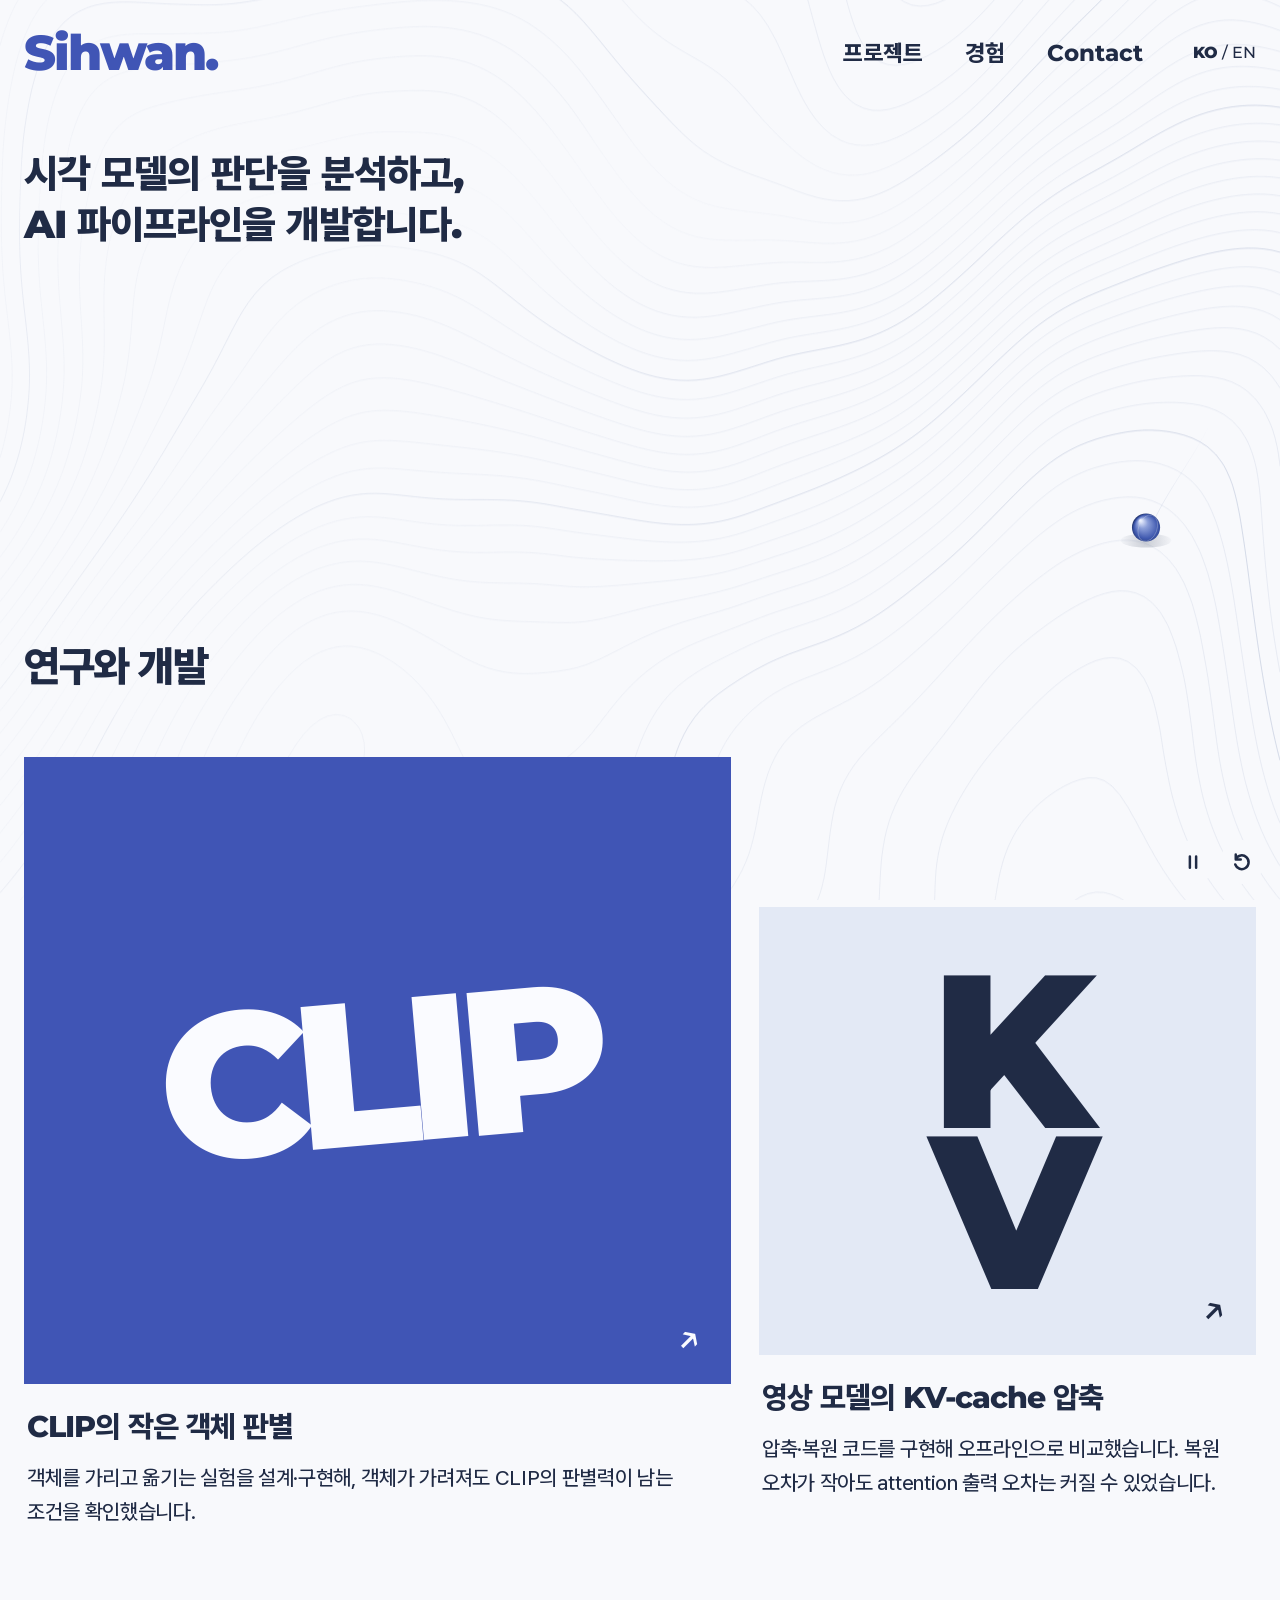
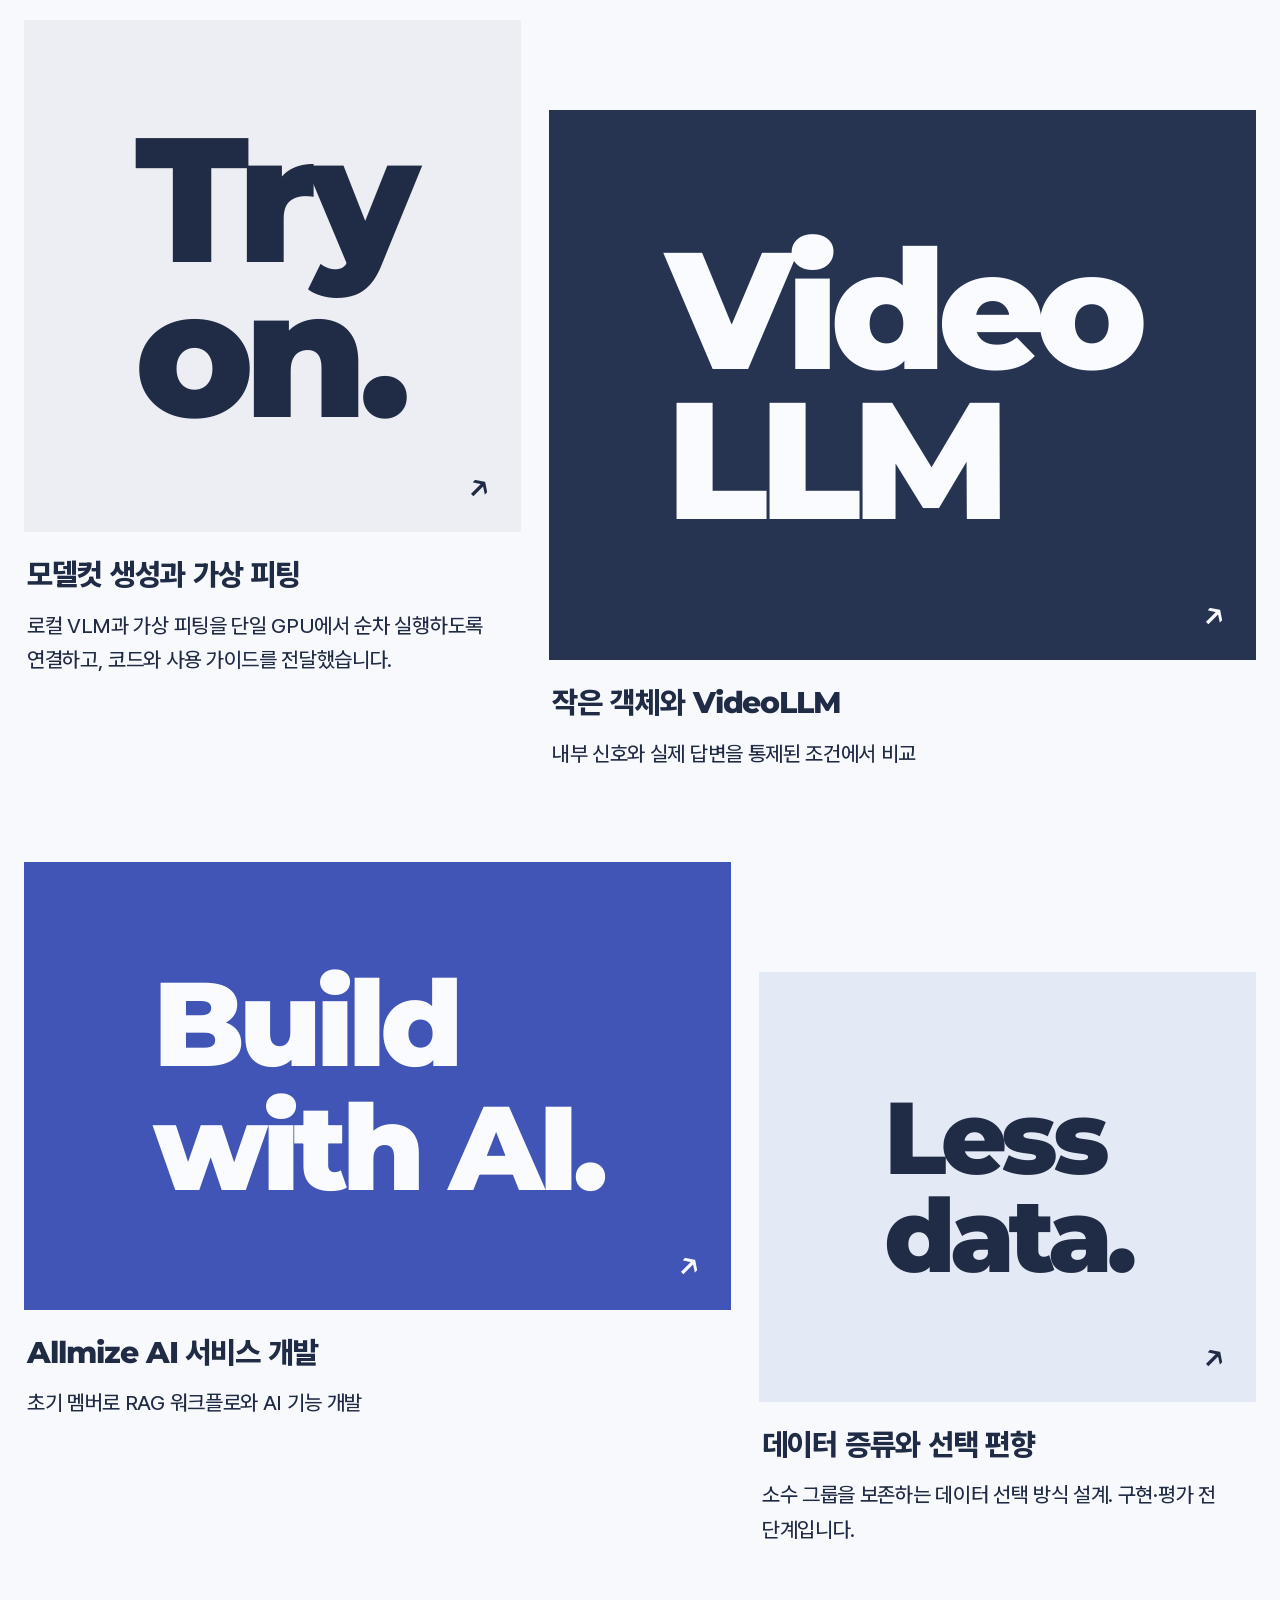
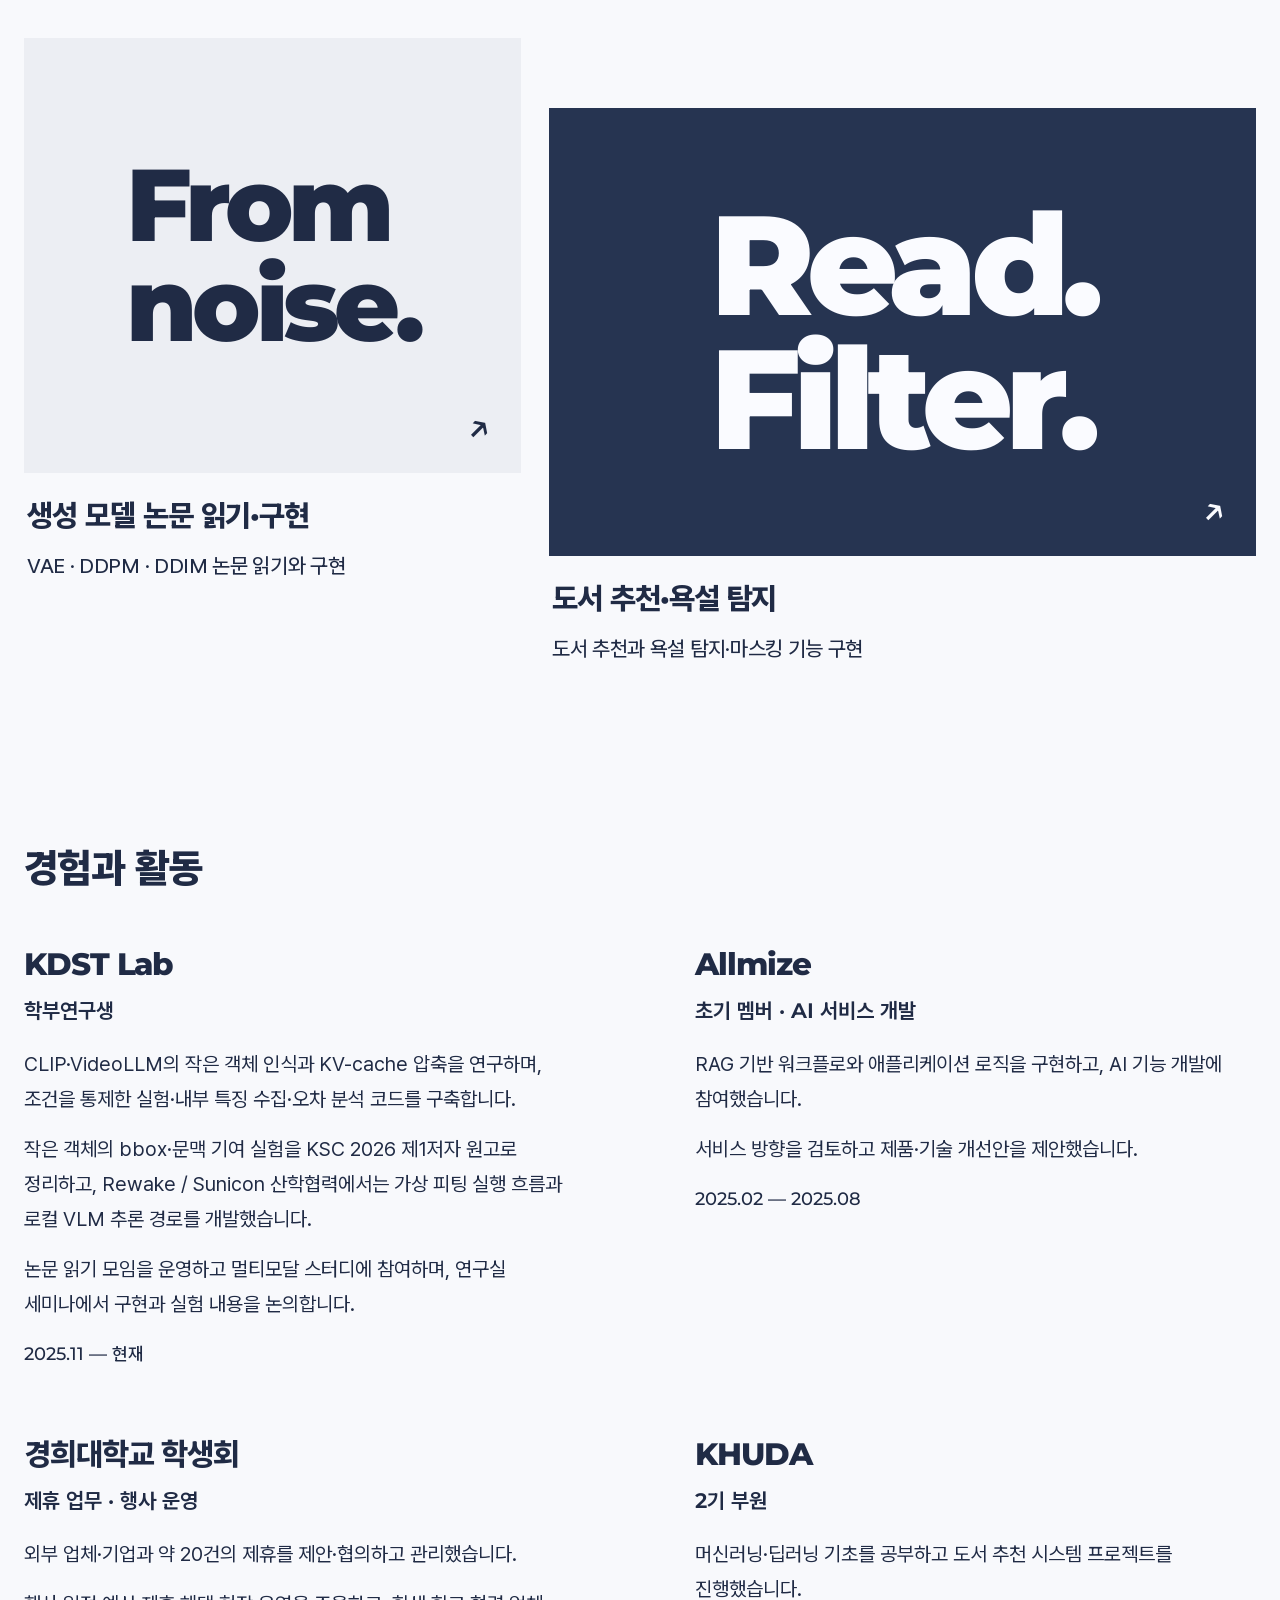
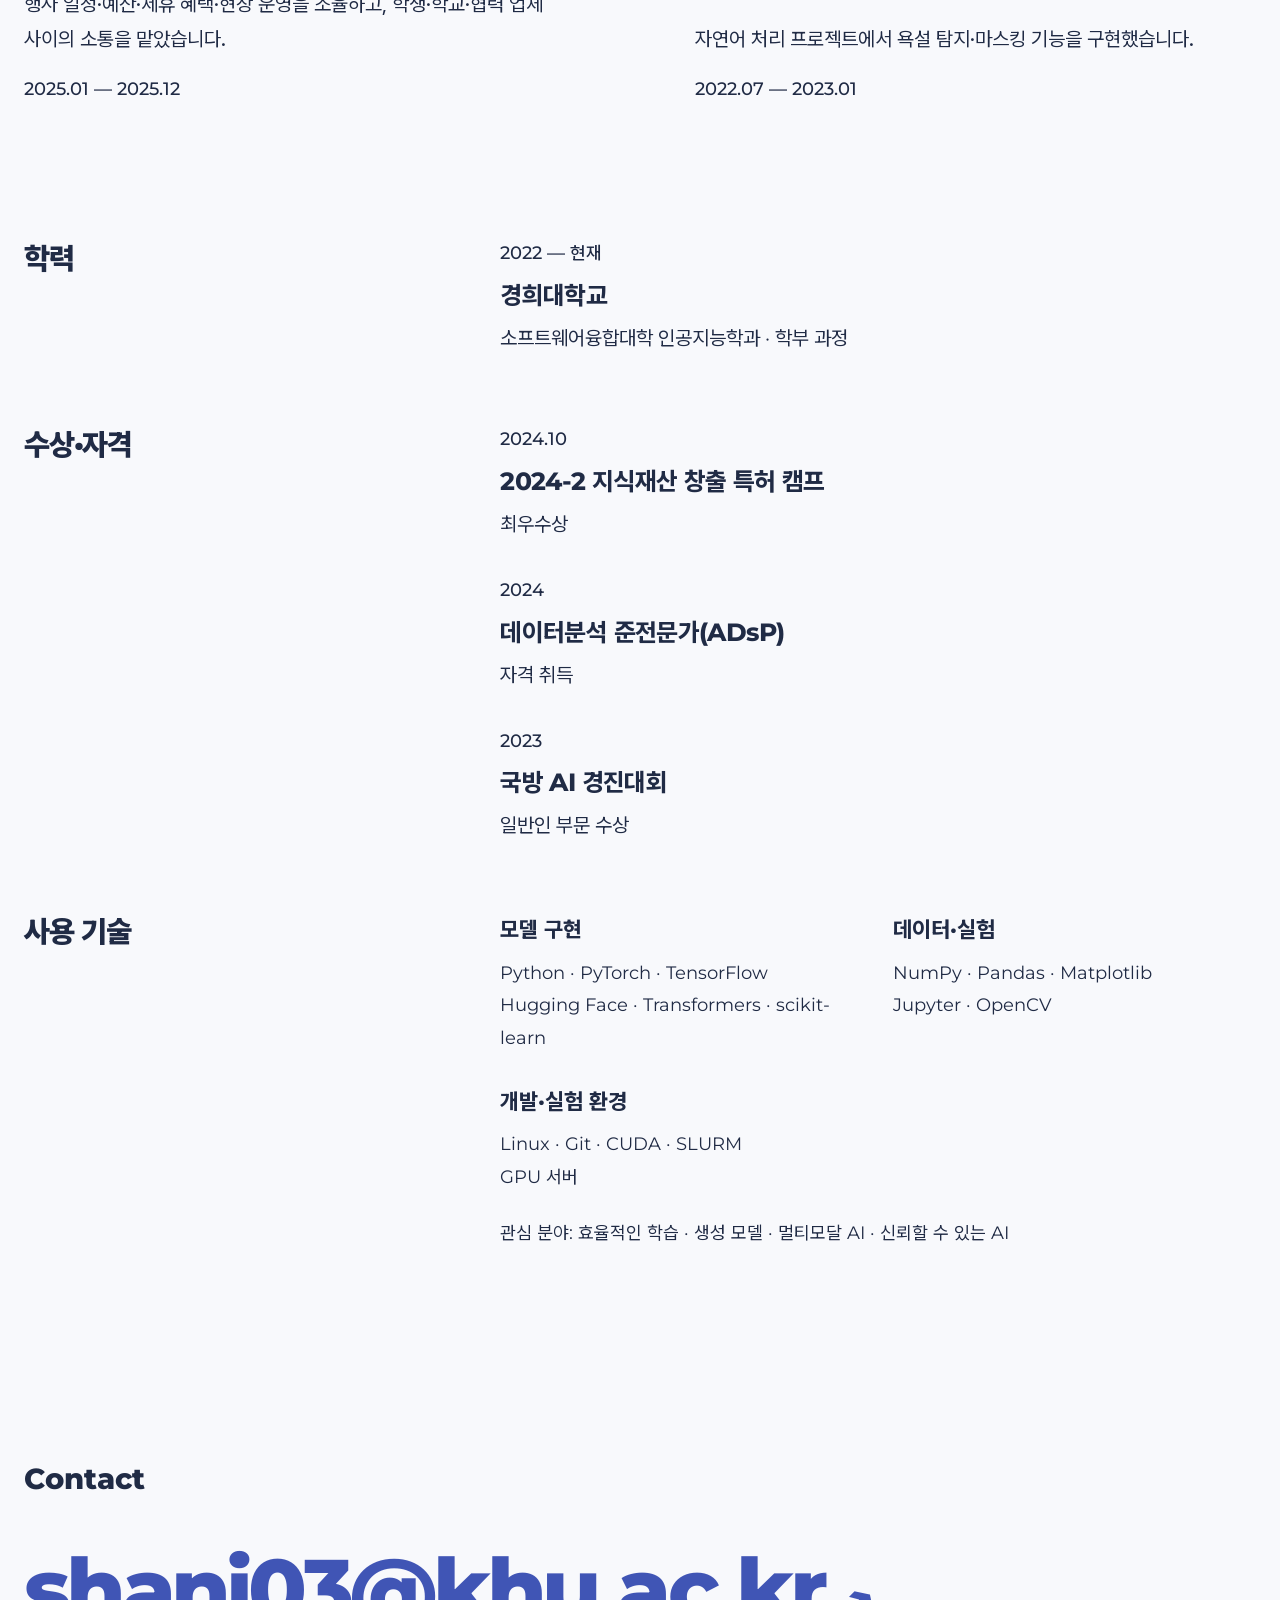
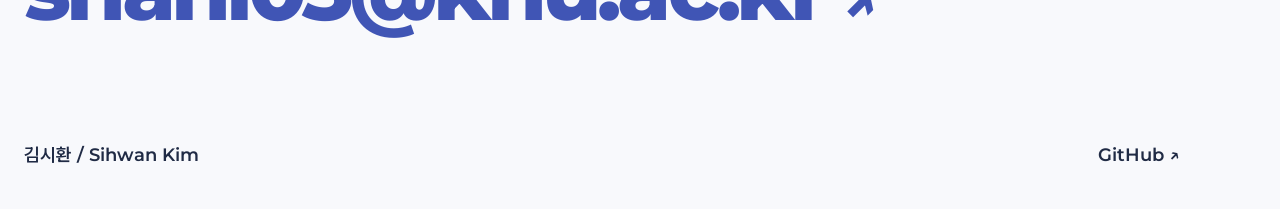
==== commit 7bd9cb3d: "Publish blue portfolio with consistent project detail styling" ====
--- a/index.html
+++ b/index.html
@@ -4,21 +4,22 @@
 <head>
 <meta charset="utf-8"/>
 <meta content="width=device-width,initial-scale=1" name="viewport"/>
-<meta content="#f5f5f0" name="theme-color"/>
+<meta content="#F8F9FC" name="theme-color"/>
 <title data-en="Sihwan Kim — AI Research &amp; Engineering" data-ko="김시환 — AI Research &amp; Engineering">김시환 — AI Research &amp; Engineering</title>
 <meta content="김시환의 AI 연구와 개발 포트폴리오. CLIP 작은 객체·문맥 분석, VideoLLM 내부 신호와 답변 진단, KV-cache 압축, 가상 피팅·로컬 VLM 파이프라인과 RAG 서비스 개발." data-en="Sihwan Kim’s AI research and engineering portfolio: CLIP small-object/context analysis, VideoLLM readout diagnostics, KV-cache compression, local-VLM virtual try-on pipelines, and RAG service development." data-ko="김시환의 AI 연구와 개발 포트폴리오. CLIP 작은 객체·문맥 분석, VideoLLM 내부 신호와 답변 진단, KV-cache 압축, 가상 피팅·로컬 VLM 파이프라인과 RAG 서비스 개발." name="description"/>
-<link as="font" crossorigin="" href="assets/PortfolioLatin.woff2?v=editorial-20261018" rel="preload" type="font/woff2"/>
-<link as="font" crossorigin="" href="assets/PortfolioHangul.woff2?v=editorial-20261018" rel="preload" type="font/woff2"/>
-<link href="assets/portfolio.css?v=editorial-20261018" rel="stylesheet"/>
-<link href="assets/project-details.css?v=editorial-20261018" rel="stylesheet"/>
+<link as="font" crossorigin="" href="assets/Montserrat.woff2?v=blue-20261018" rel="preload" type="font/woff2"/>
+<link as="font" crossorigin="" href="assets/Pretendard.woff2?v=blue-20261018" rel="preload" type="font/woff2"/>
+<link href="assets/portfolio.css?v=blue-20261018" rel="stylesheet"/>
+<link href="assets/project-details.css?v=blue-20261018" rel="stylesheet"/>
 <!-- Profile source: sihxan/pages/profile.md, blob 30ebba93d901a186428a1368f3ac42781ade647d.
        Exact student-council title and Defense AI award wording remain to be clarified.
        Recent research copy is audited against received reports and the current manuscript.
        Manuscript preparation is not submission or acceptance. Probe results are diagnostic.
        No internal Sunicon images or experimental metrics are included.
        The terrain is decorative and does not represent experimental data. -->
+<link href="assets/color-system.css?v=blue-20261018" rel="stylesheet"/>
 </head>
-<body class="portfolio-home">
+<body class="portfolio-home dot-layout">
 <a class="skip" data-en="Skip to content" data-ko="본문 바로가기" href="#main">본문 바로가기</a>
 <canvas aria-label="페이지 전체를 이어가는 등고선과 스크롤을 뒤따라 굴러오는 구슬" class="contour-background" id="loss-landscape" role="img"></canvas>
 <div class="motion-tools">
@@ -27,131 +28,102 @@
 </div>
 <div class="wrap">
 <header>
-<a aria-label="Sihwan Kim — Home" class="wordmark" href="#main">SK</a>
+<a aria-label="Sihwan Kim — Home" class="wordmark" href="#main">Sihwan.</a>
 <nav aria-label="주 메뉴">
-<a class="" data-en="Projects" data-ko="프로젝트" href="#work">프로젝트</a>
-<a class="" data-en="Experience" data-ko="경험" href="#profile">경험</a>
+<a data-en="Work" data-ko="프로젝트" href="#work">프로젝트</a>
+<a data-en="About" data-ko="경험" href="#profile">경험</a>
 <a data-en="Contact" data-ko="Contact" href="#contact">Contact</a>
 <button aria-label="Switch to English" class="language" type="button"><strong>KO</strong> / EN</button>
 </nav>
 </header>
-<main id="main"><section aria-labelledby="name" class="hero">
-<div class="hero-caption"><span>AI RESEARCH &amp; ENGINEERING</span><span>김시환 / SIHWAN KIM</span></div>
-<h1 id="name">Sihwan Kim<span class="name-period">.</span></h1>
-<div class="hero-bottom">
-<div class="hero-intro reading-zone"><p class="intro" data-en="I study how visual models work&lt;br&gt;and build AI pipelines." data-ko="시각 모델의 판단을 분석하고,&lt;br&gt;AI 파이프라인을 개발합니다.">시각 모델의 판단을 분석하고,<br/>AI 파이프라인을 개발합니다.</p>
-<p class="intro-detail" data-en="Small-object recognition · Video model compression&lt;br&gt;Virtual try-on · RAG services" data-ko="작은 객체 인식 · 영상 모델의 메모리 압축&lt;br&gt;가상 피팅 · RAG 서비스">작은 객체 인식 · 영상 모델의 메모리 압축<br/>가상 피팅 · RAG 서비스</p></div>
-<div class="hero-affiliation reading-zone"><p>KDST Lab<br/>Kyung Hee University</p><p data-en="Undergraduate researcher" data-ko="학부연구생">학부연구생</p><a href="https://github.com/sihxan" rel="noopener noreferrer" target="_blank">GitHub ↗</a></div>
-</div>
-<a class="hero-index" href="#work"><span>SELECTED WORK</span><span aria-hidden="true">↓</span></a>
-</section><section aria-labelledby="work-title" class="work" id="work">
-<div class="work-heading"><h2 id="work-title">Selected<br/><span>work.</span></h2><p><span data-en="From research to implementation.&lt;br&gt;Three selected projects." data-ko="연구에서 구현까지,&lt;br&gt;세 가지 작업.">연구에서 구현까지,<br/>세 가지 작업.</span></p><span class="work-count">(01—03)</span></div>
-<article aria-labelledby="title-clip-context" class="feature feature-clip-context" id="project-clip-context">
-<div class="feature-top"><span class="feature-number">01</span><span>CLIP / VISUAL RECOGNITION</span><span class="feature-status" data-en="KSC 2026 manuscript in preparation" data-ko="KSC 2026 원고 작성 중">KSC 2026 원고 작성 중</span></div>
-<div class="feature-spread"><div class="feature-copy">
-<h3 id="title-clip-context"><a data-en="Small objects&lt;br&gt;in CLIP." data-ko="CLIP의&lt;br&gt;작은 객체 판별" data-project-link="" href="projects/clip-context/">CLIP의<br/>작은 객체 판별</a></h3>
-<p class="feature-summary reading-zone" data-en="I masked and transplanted object regions to analyze CLIP, identifying conditions where discrimination remains after the object is masked." data-ko="객체를 가리고, 옮기며 CLIP의 판단을 분석했습니다. 객체 영역을 가린 뒤에도 판별력이 남는 조건을 확인했습니다.">객체를 가리고, 옮기며 CLIP의 판단을 분석했습니다. 객체 영역을 가린 뒤에도 판별력이 남는 조건을 확인했습니다.</p>
-<p class="feature-role" data-en="Experiment design · Implementation · Analysis" data-ko="실험 설계 · 구현 · 분석">실험 설계 · 구현 · 분석</p>
-<a aria-describedby="title-clip-context" class="project-link" data-en='Read project &lt;span aria-hidden="true"&gt;↗&lt;/span&gt;' data-ko='프로젝트 읽기 &lt;span aria-hidden="true"&gt;↗&lt;/span&gt;' data-project-link="" href="projects/clip-context/">프로젝트 읽기 <span aria-hidden="true">↗</span></a>
-</div><a aria-labelledby="title-clip-context" class="project-plate" data-project-link="" href="projects/clip-context/" tabindex="-1"><div aria-hidden="true" class="object-study"><span class="plate-label">OBJECT / CONTEXT</span><span class="context-word">Context</span><span class="crop-box"><i></i><i></i><i></i><i></i><b>Object</b></span><span class="plate-foot">Mask. Transplant. Compare.</span></div></a></div>
-</article><article aria-labelledby="title-kv-cache" class="feature feature-kv-cache" id="project-kv-cache">
-<div class="feature-top"><span class="feature-number">02</span><span>VIDEO MODELS / COMPRESSION</span><span class="feature-status" data-en="Offline experiments" data-ko="오프라인 실험">오프라인 실험</span></div>
-<div class="feature-spread"><div class="feature-copy">
-<h3 id="title-kv-cache"><a data-en="Video models.&lt;br&gt;KV-cache compression." data-ko="영상 모델의&lt;br&gt;KV-cache 압축" data-project-link="" href="projects/kv-cache/">영상 모델의<br/>KV-cache 압축</a></h3>
-<p class="feature-summary reading-zone" data-en="I built KV-cache compression and decoding tools. Offline evaluation showed that lower reconstruction error can still mean higher attention-output error." data-ko="KV-cache 압축·복원 코드를 만들고 저장량과 오차를 비교했습니다. 복원 오차가 작아도 attention 출력 오차는 커질 수 있었습니다.">KV-cache 압축·복원 코드를 만들고 저장량과 오차를 비교했습니다. 복원 오차가 작아도 attention 출력 오차는 커질 수 있었습니다.</p>
-<p class="feature-role" data-en="Compression &amp; decoding · Offline evaluation" data-ko="압축·복원 구현 · 오프라인 평가">압축·복원 구현 · 오프라인 평가</p>
-<a aria-describedby="title-kv-cache" class="project-link" data-en='Read project &lt;span aria-hidden="true"&gt;↗&lt;/span&gt;' data-ko='프로젝트 읽기 &lt;span aria-hidden="true"&gt;↗&lt;/span&gt;' data-project-link="" href="projects/kv-cache/">프로젝트 읽기 <span aria-hidden="true">↗</span></a>
-</div><a aria-labelledby="title-kv-cache" class="project-plate" data-project-link="" href="projects/kv-cache/" tabindex="-1"><div aria-hidden="true" class="cache-study"><span class="plate-label">COMPRESS / RECONSTRUCT</span><div class="cache-columns"><span>K<br/>V</span><div class="cache-lines"><i></i><i></i><i></i><i></i><i></i><i></i><i></i><i></i><i></i><i></i><i></i><i></i><i></i><i></i><i></i><i></i><i></i></div><span class="cache-direction">→</span><div class="cache-lines compact"><i></i><i></i><i></i><i></i><i></i></div></div><span class="plate-foot">Storage ≠ reconstruction ≠ output</span></div></a></div>
-</article><article aria-labelledby="title-sunicon-vton" class="feature feature-sunicon-vton" id="project-sunicon-vton">
-<div class="feature-top"><span class="feature-number">03</span><span>REWAKE / SUNICON</span><span class="feature-status" data-en="Industry collaboration" data-ko="산학협력">산학협력</span></div>
-<div class="feature-spread"><div class="feature-copy">
-<h3 id="title-sunicon-vton"><a data-en="Model generation.&lt;br&gt;Virtual try-on." data-ko="모델컷 생성과&lt;br&gt;가상 피팅" data-project-link="" href="projects/sunicon-vton/">모델컷 생성과<br/>가상 피팅</a></h3>
-<p class="feature-summary reading-zone" data-en="I integrated local VLM fit instructions and sequential execution on a single GPU, delivering the code, configuration and handoff guide." data-ko="핏 지시문 생성을 로컬 VLM으로 옮기고, 단일 GPU에서 순서대로 실행하도록 구성했습니다. 코드·설정·사용 가이드까지 정리해 전달했습니다.">핏 지시문 생성을 로컬 VLM으로 옮기고, 단일 GPU에서 순서대로 실행하도록 구성했습니다. 코드·설정·사용 가이드까지 정리해 전달했습니다.</p>
-<p class="feature-role" data-en="Pipeline engineering · Handoff" data-ko="파이프라인 개발 · 인수인계">파이프라인 개발 · 인수인계</p>
-<a aria-describedby="title-sunicon-vton" class="project-link" data-en='Read project &lt;span aria-hidden="true"&gt;↗&lt;/span&gt;' data-ko='프로젝트 읽기 &lt;span aria-hidden="true"&gt;↗&lt;/span&gt;' data-project-link="" href="projects/sunicon-vton/">프로젝트 읽기 <span aria-hidden="true">↗</span></a>
-</div><a aria-labelledby="title-sunicon-vton" class="project-plate" data-project-link="" href="projects/sunicon-vton/" tabindex="-1"><div aria-hidden="true" class="pipeline-study"><span class="plate-label">LOCAL VLM / VIRTUAL TRY-ON</span><div class="pipeline-words"><span>Image</span><span class="pipeline-mid">Fit <i>↘</i></span><span>Try-on</span></div><span class="plate-foot">One GPU. Sequential execution.</span></div></a></div>
-</article>
-<section aria-labelledby="archive-title" class="archive"><div class="archive-heading"><h2 data-en="More work" data-ko="더 많은 작업" id="archive-title">더 많은 작업</h2><span>(04—08)</span></div><article class="archive-row" id="project-spot-videollm"><span class="archive-number">04</span>
-<div><h3 id="title-spot-videollm"><a data-en="Small objects in VideoLLMs" data-ko="작은 객체와 VideoLLM" data-project-link="" href="projects/spot-videollm/">작은 객체와 VideoLLM</a></h3>
-<p data-en="Comparing internal signals and native answers under controlled conditions" data-ko="내부 신호와 실제 답변을 통제된 조건에서 비교">내부 신호와 실제 답변을 통제된 조건에서 비교</p></div><a aria-labelledby="title-spot-videollm" class="archive-arrow" data-project-link="" href="projects/spot-videollm/">↗</a></article><article class="archive-row" id="project-samba"><span class="archive-number">05</span>
-<div><h3 id="title-samba"><a data-en="Dataset distillation &amp; selection bias" data-ko="데이터 증류와 선택 편향" data-project-link="" href="projects/samba/">데이터 증류와 선택 편향</a></h3>
-<p data-en="Designing sample selection to preserve minority groups" data-ko="소수 그룹을 보존하는 데이터 선택 방식 설계">소수 그룹을 보존하는 데이터 선택 방식 설계</p></div><a aria-labelledby="title-samba" class="archive-arrow" data-project-link="" href="projects/samba/">↗</a></article><article class="archive-row" id="project-allmize"><span class="archive-number">06</span>
-<div><h3 id="title-allmize"><a data-en="AI service development at Allmize" data-ko="Allmize AI 서비스 개발" data-project-link="" href="projects/allmize/">Allmize AI 서비스 개발</a></h3>
-<p data-en="RAG workflows and AI features as an early team member" data-ko="초기 멤버로 RAG 워크플로와 AI 기능 개발">초기 멤버로 RAG 워크플로와 AI 기능 개발</p></div><a aria-labelledby="title-allmize" class="archive-arrow" data-project-link="" href="projects/allmize/">↗</a></article><article class="archive-row" id="project-generative-models"><span class="archive-number">07</span>
-<div><h3 id="title-generative-models"><a data-en="Generative models: reading &amp; implementation" data-ko="생성 모델 논문 읽기·구현" data-project-link="" href="projects/generative-models/">생성 모델 논문 읽기·구현</a></h3>
-<p data-en="Reading and implementing VAE, DDPM and DDIM" data-ko="VAE · DDPM · DDIM 논문 읽기와 구현">VAE · DDPM · DDIM 논문 읽기와 구현</p></div><a aria-labelledby="title-generative-models" class="archive-arrow" data-project-link="" href="projects/generative-models/">↗</a></article><article class="archive-row" id="project-khuda"><span class="archive-number">08</span>
-<div><h3 id="title-khuda"><a data-en="Book recommendation &amp; profanity detection" data-ko="도서 추천·욕설 탐지" data-project-link="" href="projects/khuda/">도서 추천·욕설 탐지</a></h3>
-<p data-en="Book recommendation and profanity detection / masking" data-ko="도서 추천과 욕설 탐지·마스킹 기능 구현">도서 추천과 욕설 탐지·마스킹 기능 구현</p></div><a aria-labelledby="title-khuda" class="archive-arrow" data-project-link="" href="projects/khuda/">↗</a></article></section>
+<main id="main">
+<section aria-labelledby="name" class="hero">
+<div class="hero-copy reading-zone"><h1 data-en="I study how visual models work &lt;br&gt;and build AI pipelines." data-ko="시각 모델의 판단을 분석하고, &lt;br&gt;AI 파이프라인을 개발합니다." id="name">시각 모델의 판단을 분석하고,<br/>AI 파이프라인을 개발합니다.</h1></div>
+<div aria-hidden="true" class="terrain-stage"></div>
 </section>
-<div class="cv-area"><section aria-labelledby="profile-title" class="profile" id="profile">
-<div class="section-heading"><h2 class="" data-en="Experience &amp; activities" data-ko="경험과 활동" id="profile-title">경험과 활동</h2></div>
+<section aria-labelledby="work-title" class="work surface-light" id="work">
+<h2 class="gallery-heading reading-zone" data-en="Research &amp; builds" data-ko="연구와 개발" id="work-title">연구와 개발</h2>
+<div class="work-gallery"><article class="work-card card-clip" id="project-clip-context">
+<a aria-labelledby="title-clip-context" class="project-cover cover-clip" data-project-link="" href="projects/clip-context/" tabindex="-1"><span aria-hidden="true" class="poster-word reading-zone">CLIP</span><span aria-hidden="true" class="cover-arrow">↗</span></a>
+<div class="card-copy"><h3 class="project-name reading-zone" id="title-clip-context"><a data-en="Small objects in CLIP." data-ko="CLIP의 작은 객체 판별" data-project-link="" href="projects/clip-context/">CLIP의 작은 객체 판별</a></h3><p class="project-summary reading-zone" data-en="I designed masking and transplant experiments, finding conditions where CLIP retains discrimination after the object is masked." data-ko="객체를 가리고 옮기는 실험을 설계·구현해, 객체가 가려져도 CLIP의 판별력이 남는 조건을 확인했습니다.">객체를 가리고 옮기는 실험을 설계·구현해, 객체가 가려져도 CLIP의 판별력이 남는 조건을 확인했습니다.</p></div></article><article class="work-card card-cache" id="project-kv-cache">
+<a aria-labelledby="title-kv-cache" class="project-cover cover-cache" data-project-link="" href="projects/kv-cache/" tabindex="-1"><span aria-hidden="true" class="poster-word reading-zone">K<br/>V</span><span aria-hidden="true" class="cover-arrow">↗</span></a>
+<div class="card-copy"><h3 class="project-name reading-zone" id="title-kv-cache"><a data-en="Video models. KV-cache compression." data-ko="영상 모델의 KV-cache 압축" data-project-link="" href="projects/kv-cache/">영상 모델의 KV-cache 압축</a></h3><p class="project-summary reading-zone" data-en="I built and compared compression methods offline, finding that lower reconstruction error does not always mean lower attention-output error." data-ko="압축·복원 코드를 구현해 오프라인으로 비교했습니다. 복원 오차가 작아도 attention 출력 오차는 커질 수 있었습니다.">압축·복원 코드를 구현해 오프라인으로 비교했습니다. 복원 오차가 작아도 attention 출력 오차는 커질 수 있었습니다.</p></div></article><article class="work-card card-tryon" id="project-sunicon-vton">
+<a aria-labelledby="title-sunicon-vton" class="project-cover cover-tryon" data-project-link="" href="projects/sunicon-vton/" tabindex="-1"><span aria-hidden="true" class="poster-word reading-zone">Try<br/>on.</span><span aria-hidden="true" class="cover-arrow">↗</span></a>
+<div class="card-copy"><h3 class="project-name reading-zone" id="title-sunicon-vton"><a data-en="Model generation. Virtual try-on." data-ko="모델컷 생성과 가상 피팅" data-project-link="" href="projects/sunicon-vton/">모델컷 생성과 가상 피팅</a></h3><p class="project-summary reading-zone" data-en="I connected local-VLM instructions and virtual try-on in a sequential single-GPU pipeline, then delivered the code and usage guide." data-ko="로컬 VLM과 가상 피팅을 단일 GPU에서 순차 실행하도록 연결하고, 코드와 사용 가이드를 전달했습니다.">로컬 VLM과 가상 피팅을 단일 GPU에서 순차 실행하도록 연결하고, 코드와 사용 가이드를 전달했습니다.</p></div></article><article class="work-card card-video" id="project-spot-videollm">
+<a aria-labelledby="title-spot-videollm" class="project-cover cover-video" data-project-link="" href="projects/spot-videollm/" tabindex="-1"><span aria-hidden="true" class="poster-word reading-zone">Video<br/>LLM</span><span aria-hidden="true" class="cover-arrow">↗</span></a>
+<div class="card-copy"><h3 class="project-name reading-zone" id="title-spot-videollm"><a data-en="Small objects in VideoLLMs" data-ko="작은 객체와 VideoLLM" data-project-link="" href="projects/spot-videollm/">작은 객체와 VideoLLM</a></h3><p class="project-summary reading-zone" data-en="Comparing internal signals and native answers under controlled conditions" data-ko="내부 신호와 실제 답변을 통제된 조건에서 비교">내부 신호와 실제 답변을 통제된 조건에서 비교</p></div></article><article class="work-card card-build" id="project-allmize">
+<a aria-labelledby="title-allmize" class="project-cover cover-build" data-project-link="" href="projects/allmize/" tabindex="-1"><span aria-hidden="true" class="poster-word reading-zone">Build<br/>with AI.</span><span aria-hidden="true" class="cover-arrow">↗</span></a>
+<div class="card-copy"><h3 class="project-name reading-zone" id="title-allmize"><a data-en="AI service development at Allmize" data-ko="Allmize AI 서비스 개발" data-project-link="" href="projects/allmize/">Allmize AI 서비스 개발</a></h3><p class="project-summary reading-zone" data-en="RAG workflows and AI features as an early team member" data-ko="초기 멤버로 RAG 워크플로와 AI 기능 개발">초기 멤버로 RAG 워크플로와 AI 기능 개발</p></div></article><article class="work-card card-data" id="project-samba">
+<a aria-labelledby="title-samba" class="project-cover cover-data" data-project-link="" href="projects/samba/" tabindex="-1"><span aria-hidden="true" class="poster-word reading-zone">Less<br/>data.</span><span aria-hidden="true" class="cover-arrow">↗</span></a>
+<div class="card-copy"><h3 class="project-name reading-zone" id="title-samba"><a data-en="Dataset distillation &amp; selection bias" data-ko="데이터 증류와 선택 편향" data-project-link="" href="projects/samba/">데이터 증류와 선택 편향</a></h3><p class="project-summary reading-zone" data-en="A sample-selection design to preserve minority groups. Not yet implemented or evaluated." data-ko="소수 그룹을 보존하는 데이터 선택 방식 설계. 구현·평가 전 단계입니다.">소수 그룹을 보존하는 데이터 선택 방식 설계. 구현·평가 전 단계입니다.</p></div></article><article class="work-card card-noise" id="project-generative-models">
+<a aria-labelledby="title-generative-models" class="project-cover cover-noise" data-project-link="" href="projects/generative-models/" tabindex="-1"><span aria-hidden="true" class="poster-word reading-zone">From<br/>noise.</span><span aria-hidden="true" class="cover-arrow">↗</span></a>
+<div class="card-copy"><h3 class="project-name reading-zone" id="title-generative-models"><a data-en="Generative models: reading &amp; implementation" data-ko="생성 모델 논문 읽기·구현" data-project-link="" href="projects/generative-models/">생성 모델 논문 읽기·구현</a></h3><p class="project-summary reading-zone" data-en="Reading and implementing VAE, DDPM and DDIM" data-ko="VAE · DDPM · DDIM 논문 읽기와 구현">VAE · DDPM · DDIM 논문 읽기와 구현</p></div></article><article class="work-card card-read" id="project-khuda">
+<a aria-labelledby="title-khuda" class="project-cover cover-read" data-project-link="" href="projects/khuda/" tabindex="-1"><span aria-hidden="true" class="poster-word reading-zone">Read.<br/>Filter.</span><span aria-hidden="true" class="cover-arrow">↗</span></a>
+<div class="card-copy"><h3 class="project-name reading-zone" id="title-khuda"><a data-en="Book recommendation &amp; profanity detection" data-ko="도서 추천·욕설 탐지" data-project-link="" href="projects/khuda/">도서 추천·욕설 탐지</a></h3><p class="project-summary reading-zone" data-en="Book recommendation and profanity detection / masking" data-ko="도서 추천과 욕설 탐지·마스킹 기능 구현">도서 추천과 욕설 탐지·마스킹 기능 구현</p></div></article></div>
+</section>
+<div class="about-surface surface-light"><div class="cv-area"><section aria-labelledby="profile-title" class="profile" id="profile">
+<div class="section-heading"><h2 data-en="Experience &amp; activities" data-ko="경험과 활동" id="profile-title">경험과 활동</h2></div>
 <div class="experience-list"><article class="experience experience-row">
-<p class="period" data-en="Nov 2025 — Present" data-ko="2025.11 — 현재">2025.11 — 현재</p>
 <div class="experience-body">
-<h3 class="" data-en="KDST Lab" data-ko="KDST Lab">KDST Lab</h3>
+<h3 data-en="KDST Lab" data-ko="KDST Lab">KDST Lab</h3>
 <p class="position" data-en="Undergraduate researcher" data-ko="학부연구생">학부연구생</p>
-<p class="institution" data-en="Deep learning research lab, Kyung Hee University" data-ko="경희대학교 딥러닝 연구실">경희대학교 딥러닝 연구실</p>
-<ul class="detail reading-zone"><li class="" data-en="Study small-object recognition in CLIP and VideoLLMs and KV-cache compression, building controlled experiments, internal-feature collection and error analyses." data-ko="CLIP·VideoLLM의 작은 객체 인식과 KV-cache 압축을 연구하며, 조건을 통제한 실험·내부 특징 수집·오차 분석 코드를 구축합니다.">CLIP·VideoLLM의 작은 객체 인식과 KV-cache 압축을 연구하며, 조건을 통제한 실험·내부 특징 수집·오차 분석 코드를 구축합니다.</li><li class="" data-en="Develop the small-object bbox/context experiments into a first-author KSC 2026 manuscript, and implement virtual try-on orchestration and local VLM inference in the Rewake / Sunicon collaboration." data-ko="작은 객체의 bbox·문맥 기여 실험을 KSC 2026 제1저자 원고로 정리하고, Rewake / Sunicon 산학협력에서는 가상 피팅 실행 흐름과 로컬 VLM 추론 경로를 개발했습니다.">작은 객체의 bbox·문맥 기여 실험을 KSC 2026 제1저자 원고로 정리하고, Rewake / Sunicon 산학협력에서는 가상 피팅 실행 흐름과 로컬 VLM 추론 경로를 개발했습니다.</li><li class="" data-en="Organize paper-reading groups and participate in multimodal study sessions, discussing implementation and experiments in lab seminars." data-ko="논문 읽기 모임을 운영하고 멀티모달 스터디에 참여하며, 연구실 세미나에서 구현과 실험 내용을 논의합니다.">논문 읽기 모임을 운영하고 멀티모달 스터디에 참여하며, 연구실 세미나에서 구현과 실험 내용을 논의합니다.</li></ul>
-</div>
+<ul class="detail reading-zone"><li data-en="Study small-object recognition in CLIP and VideoLLMs and KV-cache compression, building controlled experiments, internal-feature collection and error analyses." data-ko="CLIP·VideoLLM의 작은 객체 인식과 KV-cache 압축을 연구하며, 조건을 통제한 실험·내부 특징 수집·오차 분석 코드를 구축합니다.">CLIP·VideoLLM의 작은 객체 인식과 KV-cache 압축을 연구하며, 조건을 통제한 실험·내부 특징 수집·오차 분석 코드를 구축합니다.</li><li data-en="Develop the small-object bbox/context experiments into a first-author KSC 2026 manuscript, and implement virtual try-on orchestration and local VLM inference in the Rewake / Sunicon collaboration." data-ko="작은 객체의 bbox·문맥 기여 실험을 KSC 2026 제1저자 원고로 정리하고, Rewake / Sunicon 산학협력에서는 가상 피팅 실행 흐름과 로컬 VLM 추론 경로를 개발했습니다.">작은 객체의 bbox·문맥 기여 실험을 KSC 2026 제1저자 원고로 정리하고, Rewake / Sunicon 산학협력에서는 가상 피팅 실행 흐름과 로컬 VLM 추론 경로를 개발했습니다.</li><li data-en="Organize paper-reading groups and participate in multimodal study sessions, discussing implementation and experiments in lab seminars." data-ko="논문 읽기 모임을 운영하고 멀티모달 스터디에 참여하며, 연구실 세미나에서 구현과 실험 내용을 논의합니다.">논문 읽기 모임을 운영하고 멀티모달 스터디에 참여하며, 연구실 세미나에서 구현과 실험 내용을 논의합니다.</li></ul>
+<p class="period" data-en="Nov 2025 — Present" data-ko="2025.11 — 현재">2025.11 — 현재</p></div>
 </article><article class="experience experience-row">
-<p class="period" data-en="Feb — Aug 2025" data-ko="2025.02 — 2025.08">2025.02 — 2025.08</p>
 <div class="experience-body">
-<h3 class="" data-en="Allmize" data-ko="Allmize">Allmize</h3>
+<h3 data-en="Allmize" data-ko="Allmize">Allmize</h3>
 <p class="position" data-en="Early member · AI service development" data-ko="초기 멤버 · AI 서비스 개발">초기 멤버 · AI 서비스 개발</p>
-<p class="institution" data-en="AI services startup" data-ko="AI 서비스 스타트업">AI 서비스 스타트업</p>
-<ul class="detail reading-zone"><li class="" data-en="Implemented RAG workflows and application logic, contributing to AI feature development." data-ko="RAG 기반 워크플로와 애플리케이션 로직을 구현하고, AI 기능 개발에 참여했습니다.">RAG 기반 워크플로와 애플리케이션 로직을 구현하고, AI 기능 개발에 참여했습니다.</li><li class="" data-en="Reviewed service direction and proposed product and technical improvements." data-ko="서비스 방향을 검토하고 제품·기술 개선안을 제안했습니다.">서비스 방향을 검토하고 제품·기술 개선안을 제안했습니다.</li></ul>
-</div>
+<ul class="detail reading-zone"><li data-en="Implemented RAG workflows and application logic, contributing to AI feature development." data-ko="RAG 기반 워크플로와 애플리케이션 로직을 구현하고, AI 기능 개발에 참여했습니다.">RAG 기반 워크플로와 애플리케이션 로직을 구현하고, AI 기능 개발에 참여했습니다.</li><li data-en="Reviewed service direction and proposed product and technical improvements." data-ko="서비스 방향을 검토하고 제품·기술 개선안을 제안했습니다.">서비스 방향을 검토하고 제품·기술 개선안을 제안했습니다.</li></ul>
+<p class="period" data-en="Feb — Aug 2025" data-ko="2025.02 — 2025.08">2025.02 — 2025.08</p></div>
 </article><article class="experience experience-row">
-<p class="period" data-en="Jan — Dec 2025" data-ko="2025.01 — 2025.12">2025.01 — 2025.12</p>
 <div class="experience-body">
-<h3 class="" data-en="Student council, Kyung Hee University" data-ko="경희대학교 학생회">경희대학교 학생회</h3>
+<h3 data-en="Student council, Kyung Hee University" data-ko="경희대학교 학생회">경희대학교 학생회</h3>
 <p class="position" data-en="Partnerships &amp; event operations" data-ko="제휴 업무 · 행사 운영">제휴 업무 · 행사 운영</p>
-<p class="institution" data-en="Student council activities" data-ko="소프트웨어융합대학 학생회">소프트웨어융합대학 학생회</p>
-<ul class="detail reading-zone"><li class="" data-en="Proposed, negotiated, and managed nearly 20 partnerships with vendors and external companies." data-ko="외부 업체·기업과 약 20건의 제휴를 제안·협의하고 관리했습니다.">외부 업체·기업과 약 20건의 제휴를 제안·협의하고 관리했습니다.</li><li class="" data-en="Coordinated event schedules, budgets, partner benefits, and on-site operations, connecting students, university offices, and partners." data-ko="행사 일정·예산·제휴 혜택·현장 운영을 조율하고, 학생·학교·협력 업체 사이의 소통을 맡았습니다.">행사 일정·예산·제휴 혜택·현장 운영을 조율하고, 학생·학교·협력 업체 사이의 소통을 맡았습니다.</li></ul>
-</div>
+<ul class="detail reading-zone"><li data-en="Proposed, negotiated, and managed nearly 20 partnerships with vendors and external companies." data-ko="외부 업체·기업과 약 20건의 제휴를 제안·협의하고 관리했습니다.">외부 업체·기업과 약 20건의 제휴를 제안·협의하고 관리했습니다.</li><li data-en="Coordinated event schedules, budgets, partner benefits, and on-site operations, connecting students, university offices, and partners." data-ko="행사 일정·예산·제휴 혜택·현장 운영을 조율하고, 학생·학교·협력 업체 사이의 소통을 맡았습니다.">행사 일정·예산·제휴 혜택·현장 운영을 조율하고, 학생·학교·협력 업체 사이의 소통을 맡았습니다.</li></ul>
+<p class="period" data-en="Jan — Dec 2025" data-ko="2025.01 — 2025.12">2025.01 — 2025.12</p></div>
 </article><article class="experience experience-row">
-<p class="period" data-en="Jul 2022 — Jan 2023" data-ko="2022.07 — 2023.01">2022.07 — 2023.01</p>
 <div class="experience-body">
-<h3 class="" data-en="KHUDA" data-ko="KHUDA">KHUDA</h3>
+<h3 data-en="KHUDA" data-ko="KHUDA">KHUDA</h3>
 <p class="position" data-en="Second-cohort member" data-ko="2기 부원">2기 부원</p>
-<p class="institution" data-en="Data analysis club, Kyung Hee University" data-ko="경희대학교 데이터 분석 동아리">경희대학교 데이터 분석 동아리</p>
-<ul class="detail reading-zone"><li class="" data-en="Studied machine learning and deep learning fundamentals and worked on a book recommendation system." data-ko="머신러닝·딥러닝 기초를 공부하고 도서 추천 시스템 프로젝트를 진행했습니다.">머신러닝·딥러닝 기초를 공부하고 도서 추천 시스템 프로젝트를 진행했습니다.</li><li class="" data-en="Implemented profanity detection and masking in an NLP project." data-ko="자연어 처리 프로젝트에서 욕설 탐지·마스킹 기능을 구현했습니다.">자연어 처리 프로젝트에서 욕설 탐지·마스킹 기능을 구현했습니다.</li></ul>
-</div>
+<ul class="detail reading-zone"><li data-en="Studied machine learning and deep learning fundamentals and worked on a book recommendation system." data-ko="머신러닝·딥러닝 기초를 공부하고 도서 추천 시스템 프로젝트를 진행했습니다.">머신러닝·딥러닝 기초를 공부하고 도서 추천 시스템 프로젝트를 진행했습니다.</li><li data-en="Implemented profanity detection and masking in an NLP project." data-ko="자연어 처리 프로젝트에서 욕설 탐지·마스킹 기능을 구현했습니다.">자연어 처리 프로젝트에서 욕설 탐지·마스킹 기능을 구현했습니다.</li></ul>
+<p class="period" data-en="Jul 2022 — Jan 2023" data-ko="2022.07 — 2023.01">2022.07 — 2023.01</p></div>
 </article></div>
 </section><section aria-labelledby="education-title" class="education cv-section" id="education">
-<div class="section-heading"><h2 class="" data-en="Education" data-ko="학력" id="education-title">학력</h2></div>
+<div class="section-heading"><h2 data-en="Education" data-ko="학력" id="education-title">학력</h2></div>
 <article class="education-row">
 <p class="period" data-en="2022 — Present" data-ko="2022 — 현재">2022 — 현재</p>
-<div><h3 class="" data-en="Kyung Hee University" data-ko="경희대학교">경희대학교</h3>
+<div><h3 data-en="Kyung Hee University" data-ko="경희대학교">경희대학교</h3>
 <p class="education-detail reading-zone" data-en="Department of Artificial Intelligence · Undergraduate studies" data-ko="소프트웨어융합대학 인공지능학과 · 학부 과정">소프트웨어융합대학 인공지능학과 · 학부 과정</p>
 </div>
 </article>
 </section><section aria-labelledby="credentials-title" class="credentials cv-section" id="credentials">
-<div class="section-heading"><h2 class="" data-en="Awards &amp; certification" data-ko="수상·자격" id="credentials-title">수상·자격</h2></div>
+<div class="section-heading"><h2 data-en="Awards &amp; certification" data-ko="수상·자격" id="credentials-title">수상·자격</h2></div>
 <div class="credentials-list"><article class="credential"><p class="period">2024.10</p><div>
-<h3 class="" data-en="Intellectual Property Creation Patent Camp" data-ko="2024-2 지식재산 창출 특허 캠프">2024-2 지식재산 창출 특허 캠프</h3><p class="credential-detail reading-zone" data-en="Top excellence award" data-ko="최우수상">최우수상</p>
+<h3 data-en="Intellectual Property Creation Patent Camp" data-ko="2024-2 지식재산 창출 특허 캠프">2024-2 지식재산 창출 특허 캠프</h3><p class="credential-detail reading-zone" data-en="Top excellence award" data-ko="최우수상">최우수상</p>
 </div></article><article class="credential"><p class="period">2024</p><div>
-<h3 class="" data-en="Advanced Data Analytics Semi-Professional (ADsP)" data-ko="데이터분석 준전문가(ADsP)">데이터분석 준전문가(ADsP)</h3><p class="credential-detail reading-zone" data-en="Certification" data-ko="자격 취득">자격 취득</p>
+<h3 data-en="Advanced Data Analytics Semi-Professional (ADsP)" data-ko="데이터분석 준전문가(ADsP)">데이터분석 준전문가(ADsP)</h3><p class="credential-detail reading-zone" data-en="Certification" data-ko="자격 취득">자격 취득</p>
 </div></article><article class="credential"><p class="period">2023</p><div>
-<h3 class="" data-en="Defense AI Competition" data-ko="국방 AI 경진대회">국방 AI 경진대회</h3><p class="credential-detail reading-zone" data-en="Award, general-participant track" data-ko="일반인 부문 수상">일반인 부문 수상</p>
+<h3 data-en="Defense AI Competition" data-ko="국방 AI 경진대회">국방 AI 경진대회</h3><p class="credential-detail reading-zone" data-en="Award, general-participant track" data-ko="일반인 부문 수상">일반인 부문 수상</p>
 </div></article></div>
 </section><section aria-labelledby="skills-title" class="skills cv-section" id="skills">
-<div class="section-heading"><h2 class="" data-en="Tools &amp; technologies" data-ko="사용 기술" id="skills-title">사용 기술</h2></div>
+<div class="section-heading"><h2 data-en="Tools &amp; technologies" data-ko="사용 기술" id="skills-title">사용 기술</h2></div>
 <div class="skills-grid">
-<article class="skill-group reading-zone"><h3 class="" data-en="Modeling" data-ko="모델 구현">모델 구현</h3><p>Python · PyTorch · TensorFlow<br>Hugging Face · Transformers · scikit-learn</br></p></article>
-<article class="skill-group reading-zone"><h3 class="" data-en="Data &amp; experiments" data-ko="데이터·실험">데이터·실험</h3><p>NumPy · Pandas · Matplotlib<br>Jupyter · OpenCV</br></p></article>
-<article class="skill-group reading-zone"><h3 class="" data-en="Development &amp; infrastructure" data-ko="개발·실험 환경">개발·실험 환경</h3><p class="" data-en="Linux · Git · CUDA · SLURM&lt;br&gt;GPU servers" data-ko="Linux · Git · CUDA · SLURM&lt;br&gt;GPU 서버">Linux · Git · CUDA · SLURM<br>GPU 서버</br></p></article>
+<article class="skill-group reading-zone"><h3 data-en="Modeling" data-ko="모델 구현">모델 구현</h3><p>Python · PyTorch · TensorFlow<br/>Hugging Face · Transformers · scikit-learn</p></article>
+<article class="skill-group reading-zone"><h3 data-en="Data &amp; experiments" data-ko="데이터·실험">데이터·실험</h3><p>NumPy · Pandas · Matplotlib<br/>Jupyter · OpenCV</p></article>
+<article class="skill-group reading-zone"><h3 data-en="Development &amp; infrastructure" data-ko="개발·실험 환경">개발·실험 환경</h3><p data-en="Linux · Git · CUDA · SLURM&lt;br&gt;GPU servers" data-ko="Linux · Git · CUDA · SLURM&lt;br&gt;GPU 서버">Linux · Git · CUDA · SLURM<br/>GPU 서버</p></article>
 </div>
 <p class="interests" data-en="Interests: Efficient learning · Generative models · Multimodal AI · Trustworthy AI" data-ko="관심 분야: 효율적인 학습 · 생성 모델 · 멀티모달 AI · 신뢰할 수 있는 AI">관심 분야: 효율적인 학습 · 생성 모델 · 멀티모달 AI · 신뢰할 수 있는 AI</p>
-</section></div><section aria-label="Contact" class="contact reading-zone" id="contact">
+</section></div></div>
+<section aria-label="Contact" class="contact" id="contact">
 <span data-en="Contact" data-ko="Contact">Contact</span>
 <a class="email" href="mailto:shani03@khu.ac.kr">shani03@khu.ac.kr <span aria-hidden="true">↗</span></a>
-</section></main>
-<footer><span class="footer-note">RESEARCH &amp; ENGINEERING</span><span class="" data-en="Sihwan Kim / 김시환" data-ko="김시환 / Sihwan Kim">김시환 / Sihwan Kim</span><a href="https://github.com/sihxan" rel="noopener noreferrer" target="_blank">GitHub ↗</a></footer>
+</section>
+</main>
+<footer class="footer"><span data-en="Sihwan Kim / 김시환" data-ko="김시환 / Sihwan Kim">김시환 / Sihwan Kim</span><a href="https://github.com/sihxan" rel="noopener noreferrer" target="_blank">GitHub ↗</a></footer>
 </div>
-<script src="assets/contour-terrain.js?v=editorial-20261018"></script>
-<script src="assets/scroll-motion-model.js?v=editorial-20261018"></script>
-<script src="assets/scroll-contour.js?v=editorial-20261018"></script>
-<script src="assets/portfolio.js?v=editorial-20261018" type="module"></script>
+<script src="assets/contour-terrain.js?v=blue-20261018"></script>
+<script src="assets/scroll-motion-model.js?v=blue-20261018"></script>
+<script src="assets/scroll-contour.js?v=blue-20261018"></script>
+<script src="assets/portfolio.js?v=blue-20261018" type="module"></script>
 </body>
 </html>
--- a/assets/portfolio.css
+++ b/assets/portfolio.css
@@ -1,20 +1,12 @@
-@font-face{font-family:'Portfolio Latin';src:url('PortfolioLatin.woff2?v=editorial-20261018') format('woff2');font-weight:400 700;font-display:swap}
-@font-face{font-family:'Portfolio Hangul';src:url('PortfolioHangul.woff2?v=editorial-20261018') format('woff2');font-weight:100 900;font-display:swap}
-:root{--paper:#f5f5f0;--ink:#202522;--muted:#616862;--line:#bfc4bb;--accent:#354e5b;--wash:#e9ece5;--ease:cubic-bezier(.22,1,.36,1)}
-*{box-sizing:border-box}html{scroll-behavior:smooth;scroll-padding-top:36px}body{margin:0;background:var(--paper);color:var(--ink);font-family:'Portfolio Latin','Portfolio Hangul',sans-serif;-webkit-font-smoothing:antialiased;isolation:isolate}::selection{background:#ccd5cb;color:#17221c}a{color:inherit;text-decoration:none}button{font:inherit;color:inherit}a:focus-visible,button:focus-visible{outline:2px solid var(--accent);outline-offset:7px}p,h1,h2,h3{margin:0}button,a{-webkit-tap-highlight-color:transparent}.wrap{width:min(1440px,calc(100% - 96px));margin:auto;position:relative}.skip{position:fixed;z-index:30;left:20px;top:20px;padding:12px 18px;background:var(--ink);color:var(--paper);transform:translateY(-180%)}.skip:focus{transform:none}
-header{height:90px;display:flex;align-items:center;justify-content:space-between;gap:24px}.wordmark{font-weight:650;font-size:27px;letter-spacing:-.08em}header nav{display:flex;align-items:center;gap:31px;font-size:14px}header nav>a{padding:8px 0}header nav>a:hover{box-shadow:0 1px var(--ink)}.language{white-space:nowrap;padding:5px 0 5px 18px;margin-left:6px;border:0;border-left:1px solid var(--line);background:none;cursor:pointer;font-size:11px;color:var(--muted)}.language strong{font-weight:650;color:var(--ink)}
-.contour-background{position:fixed;inset:0;width:100%;height:100dvh;z-index:-1;pointer-events:none}.motion-tools{position:fixed;z-index:10;right:16px;bottom:18px;display:flex;gap:3px}.motion-tools button{width:30px;height:30px;padding:8px;border:0;background:rgba(245,245,240,.88);display:grid;place-items:center;cursor:pointer;color:var(--muted)}.motion-tools button:hover{color:var(--ink);background:var(--wash)}.motion-tools svg{width:13px;height:13px;fill:none;stroke:currentColor;stroke-width:1.4;stroke-linecap:round;stroke-linejoin:round}.play-icon{display:none}.paused .pause-icon{display:none}.paused .play-icon{display:block}
-.hero{min-height:min(860px,calc(100svh - 90px));display:flex;flex-direction:column;padding:27px 0 30px}.hero-caption{display:flex;justify-content:space-between;font-size:11px;letter-spacing:.075em;line-height:1.4}.hero-caption span:last-child{padding-right:2px}.hero h1{font-size:clamp(100px,16.55vw,254px);line-height:1.08;letter-spacing:-.065em;font-weight:600;margin:10px 0 0;white-space:nowrap}.name-period{color:var(--ink)}.hero-bottom{display:grid;grid-template-columns:1.25fr 1fr 1fr;gap:30px;margin:38px 0 90px}.hero-intro{grid-column:1/3;max-width:590px}.intro{font-size:clamp(24px,2.4vw,35px);letter-spacing:-.04em;line-height:1.45;font-weight:500;word-break:keep-all}.intro-detail{font-size:13px;color:var(--muted);line-height:1.8;margin-top:23px;word-break:keep-all}.hero-affiliation{font-size:13px;line-height:1.6;align-self:start;width:max-content;max-width:100%;padding-top:3px}.hero-affiliation>p:first-child{font-size:17px;line-height:1.45;letter-spacing:-.02em}.hero-affiliation>p+p{color:var(--muted);margin-top:14px;font-size:12px}.hero-affiliation>a{display:inline-block;margin-top:22px;border-bottom:1px solid var(--ink);padding-bottom:3px}.hero-index{margin-top:auto;display:flex;align-items:center;justify-content:space-between;border-bottom:1px solid var(--ink);padding:0 0 17px;font-size:11px;letter-spacing:.06em}.hero-index>span:last-child{font-size:27px;line-height:1}
-.work{padding:62px 0 108px}.work-heading{display:grid;grid-template-columns:1.25fr 1fr auto;gap:30px;align-items:end;margin:0 0 73px}.work-heading h2{font-size:clamp(64px,7.4vw,112px);font-weight:500;letter-spacing:-.065em;line-height:.95}.work-heading h2>span{padding-left:.55em}.work-heading p{font-size:14px;line-height:1.7;padding-bottom:3px;word-break:keep-all}.work-count{font-size:12px;padding-bottom:6px;font-variant-numeric:tabular-nums}
-.feature{border-top:1px solid var(--ink);padding:18px 0 84px}.feature-top{display:grid;grid-template-columns:50px 1fr auto;gap:20px;align-items:start;font-size:10px;letter-spacing:.04em;line-height:1.6}.feature-number{font-size:17px;line-height:1;font-variant-numeric:tabular-nums;letter-spacing:-.04em}.feature-status{color:var(--muted);letter-spacing:0;font-size:11px}.feature-spread{display:grid;grid-template-columns:1fr 1fr;gap:8%;padding:44px 70px 0}.feature-copy h3{font-size:clamp(30px,3.55vw,54px);line-height:1.2;font-weight:550;letter-spacing:-.055em;word-break:keep-all}.feature-copy h3 a{display:inline-block;transition:color .2s}.feature-copy h3 a:hover{color:var(--accent)}.feature-summary{max-width:425px;font-size:15px;line-height:1.85;letter-spacing:-.01em;margin:26px 0 0;word-break:keep-all}.feature-role{font-size:11px;line-height:1.6;color:var(--muted);margin-top:22px;word-break:keep-all}.project-link{display:inline-flex;gap:54px;align-items:center;margin-top:29px;padding-bottom:8px;border-bottom:1px solid var(--ink);font-size:12px}.project-link span{font-size:23px;line-height:1;transition:transform .25s var(--ease)}.project-link:hover span{transform:translate(3px,-3px)}
-.project-plate{align-self:center;display:block;min-width:0;transition:transform .5s var(--ease)}.project-plate:hover{transform:translateY(-5px)}.project-plate>div{position:relative;min-height:300px;display:flex;flex-direction:column;justify-content:center;padding:48px 24px 38px;background:rgba(233,236,229,.87);overflow:hidden}.plate-label,.plate-foot{position:absolute;left:24px;right:24px;font-size:9px;letter-spacing:.07em}.plate-label{top:20px}.plate-foot{bottom:20px;letter-spacing:0;color:var(--muted);font-size:10px}.object-study .context-word{font-size:clamp(48px,5.5vw,85px);letter-spacing:-.06em;color:#737b72;transform:translateY(-21px)}.crop-box{position:absolute;right:22px;bottom:62px;width:150px;height:114px;display:grid;place-items:center;transform:rotate(-8deg);background:rgba(245,245,240,.72)}.crop-box b{font-weight:450;letter-spacing:-.05em;font-size:37px}.crop-box i{position:absolute;width:16px;height:16px;border:1.5px solid var(--ink)}.crop-box i:nth-child(1){top:0;left:0;border-right:0;border-bottom:0}.crop-box i:nth-child(2){top:0;right:0;border-left:0;border-bottom:0}.crop-box i:nth-child(3){bottom:0;right:0;border-left:0;border-top:0}.crop-box i:nth-child(4){bottom:0;left:0;border-right:0;border-top:0}
-.feature-kv-cache{margin-left:12%;padding-bottom:90px}.feature-kv-cache .feature-spread{padding-left:0;padding-right:0;gap:7%}.feature-kv-cache .project-plate{grid-column:1;grid-row:1}.feature-kv-cache .feature-copy{grid-column:2}.feature-kv-cache .feature-top{grid-template-columns:35px 1fr auto}.cache-study{background:rgba(224,230,232,.92)!important}.cache-columns{display:flex;align-items:center;justify-content:space-between;gap:12px}.cache-columns>span:first-child{font-size:52px;line-height:1;font-weight:500;letter-spacing:-.06em}.cache-lines{display:flex;gap:3px;height:105px;flex:1}.cache-lines i{height:100%;background:#53636b;flex:1;min-width:1px}.cache-lines i:nth-child(3n){height:75%;align-self:center;background:#9da9aa}.cache-lines i:nth-child(5n){height:88%;align-self:center}.cache-lines.compact{flex:0 0 45px;gap:4px}.cache-direction{font-size:28px}
-.feature-sunicon-vton{width:92%;padding-bottom:72px}.feature-sunicon-vton .feature-spread{padding-right:0}.pipeline-study{background:rgba(34,43,37,.95)!important;color:var(--paper);min-height:350px!important}.pipeline-study .plate-foot{color:#c9d1c7}.pipeline-words{display:flex;flex-direction:column;padding:10px 16px;font-size:55px;font-weight:450;line-height:1.03;letter-spacing:-.06em}.pipeline-mid{padding-left:28%}.pipeline-mid i{font-style:normal;float:right;font-size:40px}.pipeline-words>span:last-child{align-self:flex-end}
-.archive{margin-top:5px;padding-left:12%}.archive-heading{display:flex;justify-content:space-between;align-items:baseline;border-bottom:1px solid var(--ink);padding-bottom:18px;margin-bottom:2px}.archive-heading h2{font-size:24px;font-weight:500;letter-spacing:-.04em}.archive-heading>span{font-size:11px}.archive-row{display:grid;grid-template-columns:42px 1fr 40px;gap:20px;padding:25px 0;border-bottom:1px solid var(--line);align-items:start;position:relative}.archive-number{padding-top:7px;font-size:11px;color:var(--muted)}.archive-row h3{font-size:24px;font-weight:500;letter-spacing:-.035em;line-height:1.3;word-break:keep-all}.archive-row h3 a:after{content:'';position:absolute;inset:0}.archive-row h3 a:hover{color:var(--accent)}.archive-row p{font-size:12px;color:var(--muted);line-height:1.8;margin-top:7px;word-break:keep-all}.archive-arrow{font-size:29px;line-height:1;padding-top:2px;justify-self:end;position:relative;z-index:1;transition:transform .25s}.archive-row:hover .archive-arrow{transform:translate(3px,-3px)}
-.cv-area{border-top:1px solid var(--ink);padding-top:28px;margin-bottom:80px}.profile,.cv-section{display:grid;grid-template-columns:24% 1fr;column-gap:8%;margin-right:8%;padding:35px 0 50px}.profile .section-heading h2{font-size:37px;font-weight:500;letter-spacing:-.05em;line-height:1.25}.section-heading h2{font-size:19px;font-weight:500;letter-spacing:-.035em;line-height:1.5}.experience-row{display:grid;grid-template-columns:122px 1fr;gap:25px;border-top:1px solid var(--line);padding:25px 0}.experience-row:first-child{border-top:0;padding-top:0}.experience-row:last-child{padding-bottom:0}.period{font-size:10px;color:var(--muted);line-height:1.8;white-space:nowrap;font-variant-numeric:tabular-nums;padding-top:3px}.experience h3{font-size:24px;font-weight:550;letter-spacing:-.035em;line-height:1.35;margin-bottom:6px}.position{font-size:13px;line-height:1.6}.institution{font-size:11px;color:var(--muted);line-height:1.7;margin-top:5px}.experience .detail{padding:0;margin:16px 0 0;list-style:none;line-height:1.85;color:var(--muted);font-size:13px;word-break:keep-all}.experience .detail li+li{margin-top:9px}.cv-section{border-top:1px solid var(--line);padding-top:28px;padding-bottom:28px}.education-row,.credential{display:grid;grid-template-columns:122px 1fr;gap:25px}.education-row h3,.credential h3{font-size:17px;line-height:1.5;letter-spacing:-.02em;font-weight:500;word-break:keep-all}.education-detail,.credential-detail{font-size:12px;color:var(--muted);line-height:1.8;margin-top:6px;word-break:keep-all}.credential+.credential{margin-top:21px}.skills-grid{display:grid;grid-template-columns:repeat(3,minmax(0,1fr));gap:25px}.skill-group h3{font-size:12px;font-weight:550;margin-bottom:11px}.skill-group p{font-size:11px;line-height:1.85;color:var(--muted);overflow-wrap:anywhere}.interests{grid-column:2;margin-top:23px;font-size:11px;color:var(--muted);line-height:1.8}
-.contact{padding:40px 0 65px;border-top:1px solid var(--ink)}.contact>span{font-size:12px;display:block;margin-bottom:30px}.email{font-size:clamp(30px,5.5vw,80px);line-height:1.2;letter-spacing:-.055em;font-weight:450;display:inline-flex;align-items:baseline;gap:40px}.email span{font-size:.7em;transition:transform .25s}.email:hover span{transform:translate(4px,-4px)}footer{display:flex;justify-content:space-between;gap:20px;border-top:1px solid var(--line);padding:20px 65px 26px 0;font-size:10px;color:var(--muted)}.footer-note{letter-spacing:.04em}.reveal{opacity:1;transform:none}
-@media(min-width:1700px){.hero{min-height:860px}}
-@media(max-width:1100px){.wrap{width:calc(100% - 64px)}.hero{min-height:690px}.hero h1{font-size:16.1vw}.hero-bottom{grid-template-columns:1.6fr 1fr;gap:50px}.hero-intro{grid-column:1}.hero-affiliation{grid-column:2;justify-self:center}.feature-spread{padding-left:0;padding-right:0;gap:5%}.feature-kv-cache{margin-left:6%}.feature-sunicon-vton{width:100%}.project-plate>div{min-height:275px}.feature-copy h3{font-size:35px}.feature-summary{font-size:14px}.cv-area .profile,.cv-section{margin-right:0;grid-template-columns:22% 1fr;gap:6%}.skills-grid{grid-template-columns:1fr 1fr}.archive{padding-left:6%}}
-@media(max-width:760px){html{scroll-padding-top:20px}.wrap{width:calc(100% - 40px)}header{height:76px;gap:20px}.wordmark{font-size:25px}header nav{gap:18px;font-size:12px}.language{font-size:10px;padding-left:12px;margin-left:0}.hero{min-height:700px;min-height:calc(100svh - 76px);max-height:900px;padding-top:23px;padding-bottom:22px}.hero-caption{font-size:8px;letter-spacing:.035em}.hero-caption>span:last-child{display:none}.hero h1{font-size:16.5vw;letter-spacing:-.065em;margin-top:21px;line-height:1.1}.hero-bottom{display:flex;flex-direction:column;gap:30px;margin:48px 0 74px}.hero-intro{max-width:420px}.intro{font-size:25px;line-height:1.5;letter-spacing:-.045em}.intro-detail{font-size:11px;margin-top:18px;line-height:1.85}.hero-affiliation{margin-left:24%;padding-top:0}.hero-affiliation>p:first-child{font-size:14px}.hero-affiliation>p+p{font-size:10px;margin-top:9px}.hero-affiliation>a{font-size:11px;margin-top:13px}.hero-index{font-size:9px;padding-bottom:14px}.work{padding:41px 0 65px}.work-heading{grid-template-columns:1fr auto;gap:20px;margin-bottom:43px}.work-heading h2{font-size:65px}.work-heading p{font-size:11px;align-self:end;padding-bottom:0;grid-row:2}.work-count{grid-column:2;grid-row:2;font-size:10px}.feature{padding-top:16px;padding-bottom:47px}.feature-top{grid-template-columns:28px 1fr;gap:12px;font-size:9px}.feature-number{font-size:15px}.feature-status{grid-column:2;font-size:10px;margin-top:-7px}.feature-spread{grid-template-columns:1fr;gap:31px;padding-top:26px}.feature-copy h3{font-size:36px;line-height:1.25;letter-spacing:-.05em}.feature-summary{font-size:14px;line-height:1.8;margin-top:21px;max-width:460px}.feature-role{font-size:10px;margin-top:16px}.project-link{font-size:11px;margin-top:22px;gap:38px}.project-plate{width:88%;margin-left:auto}.project-plate>div{min-height:245px}.object-study .context-word{font-size:54px}.crop-box{width:132px;height:93px;bottom:50px;right:18px}.crop-box b{font-size:31px}.plate-label{font-size:8px}.plate-foot{font-size:9px}.feature-kv-cache{margin-left:0;padding-bottom:47px}.feature-kv-cache .feature-spread{grid-template-columns:1fr;gap:31px}.feature-kv-cache .feature-copy{grid-column:auto}.feature-kv-cache .project-plate{grid-column:auto;grid-row:auto;margin-left:0;margin-right:auto}.feature-kv-cache .feature-top{grid-template-columns:28px 1fr}.pipeline-study{min-height:275px!important}.pipeline-words{font-size:49px}.pipeline-mid i{font-size:35px}.archive{padding-left:0;margin-top:10px}.archive-heading{padding-bottom:15px}.archive-heading h2{font-size:21px}.archive-heading>span{font-size:9px}.archive-row{grid-template-columns:23px 1fr 22px;gap:10px;padding:20px 0}.archive-row h3{font-size:20px;line-height:1.4}.archive-row p{font-size:11px;line-height:1.7}.archive-number{font-size:9px;padding-top:6px}.archive-arrow{font-size:25px}.cv-area{margin-bottom:39px;padding-top:8px}.cv-area .profile,.cv-section{grid-template-columns:1fr;gap:27px;margin:0;padding:28px 0}.profile .section-heading h2{font-size:31px}.section-heading h2{font-size:19px}.experience-row{grid-template-columns:1fr;gap:10px;padding:22px 0}.experience h3{font-size:23px}.experience .detail{font-size:13px;line-height:1.85;margin-top:14px}.period{font-size:10px}.education-row,.credential{grid-template-columns:1fr;gap:7px}.skills-grid{grid-template-columns:1fr 1fr;gap:24px}.interests{grid-column:1;margin-top:0;font-size:10px}.contact{padding:28px 0 40px}.contact>span{font-size:11px;margin-bottom:25px}.email{font-size:clamp(25px,6.5vw,45px);gap:20px;letter-spacing:-.04em}footer{font-size:9px;padding:17px 38px 24px 0;gap:15px;flex-wrap:wrap}.footer-note{display:none}.motion-tools{flex-direction:column;right:3px;bottom:10px}.motion-tools button{width:25px;height:25px;padding:6px}}
-@media(max-width:360px){header{gap:12px}header nav{gap:10px;font-size:11px}.language{padding-left:9px;font-size:9px}.intro{font-size:22px}.hero-bottom{margin-top:37px;gap:26px;margin-bottom:55px}.hero-affiliation{margin-left:18%}.hero h1{font-size:16.2vw}.work-heading h2{font-size:58px}.feature-copy h3{font-size:31px}.project-plate{width:94%}.object-study .context-word{font-size:48px}.feature-summary{font-size:13px}.archive-row h3{font-size:18px}.email{font-size:23px;gap:11px}}
+@font-face{font-family:Montserrat;src:url('Montserrat.woff2?v=blue-20261018') format('woff2');font-weight:100 900;font-style:normal;font-display:swap}
+@font-face{font-family:Pretendard;src:url('Pretendard.woff2?v=blue-20261018') format('woff2');font-weight:100 900;font-style:normal;font-display:swap}
+:root{--paper:#202428;--ink:#f8f8f3;--muted:#c0c8cb;--accent:#b5d0dc;--wash:#333d43;--light:#f4f4ee;--dark:#202428;--font:Montserrat,Pretendard,sans-serif}
+*{box-sizing:border-box}html{scroll-behavior:smooth;scroll-padding-top:32px}body{margin:0;background:var(--paper);color:var(--ink);font-family:var(--font);font-size:20px;line-height:1.65;-webkit-font-smoothing:antialiased;isolation:isolate}h1,h2,h3,p{margin:0}a{color:inherit;text-decoration:none}button{font:inherit;color:inherit}a,button{-webkit-tap-highlight-color:transparent}a:focus-visible,button:focus-visible{outline:3px solid currentColor;outline-offset:8px}::selection{background:#a9c5d1;color:#202428}.wrap{width:100%;position:relative}.skip{position:fixed;z-index:20;left:24px;top:16px;background:var(--light);color:var(--dark);padding:12px 20px;transform:translateY(-180%)}.skip:focus{transform:none}
+header{min-height:106px;padding:16px 24px;display:flex;justify-content:space-between;align-items:center;gap:32px;position:relative;z-index:4}header .wordmark{font-size:49px;font-weight:850;line-height:1.15;letter-spacing:-.04em}header nav{display:flex;align-items:center;gap:42px;font-size:23px;font-weight:750;line-height:1.4}header nav>a{padding:10px 0;transition:opacity .2s}header nav>a:hover{opacity:.65}.language{background:none;border:0;font-size:16px;letter-spacing:0;font-weight:500;padding:12px 0;margin-left:8px;cursor:pointer;white-space:nowrap}.language strong{font-weight:850}
+.contour-background,.contour-ball{position:fixed;inset:0;width:100%;height:100dvh;pointer-events:none;mix-blend-mode:difference}.contour-background{z-index:1}.contour-ball{z-index:3;mix-blend-mode:normal}.motion-tools{position:fixed;right:16px;bottom:16px;display:flex;gap:5px;z-index:10;mix-blend-mode:difference;color:white}.motion-tools button{width:44px;height:44px;padding:12px;border:0;background:transparent;display:grid;place-items:center;cursor:pointer}.motion-tools svg{width:20px;height:20px;fill:none;stroke:currentColor;stroke-width:2;stroke-linecap:round;stroke-linejoin:round}.play-icon{display:none}.paused .pause-icon{display:none}.paused .play-icon{display:block}
+.hero{padding:42px 24px 0}.hero-copy{position:relative;z-index:4;max-width:950px}.hero h1{font-size:clamp(32px,3.05vw,47px);font-weight:850;line-height:1.3;letter-spacing:-.025em;word-break:keep-all}.terrain-stage{height:clamp(430px,47vw,650px);min-height:48svh}.surface-light{background:var(--light);color:var(--dark)}.work{padding:75px 24px 100px}.gallery-heading{font-size:42px;line-height:1.25;font-weight:850;letter-spacing:-.035em;position:relative;z-index:4;display:table;margin:0 0 65px}.work-gallery{display:grid;grid-template-columns:repeat(12,minmax(0,1fr));column-gap:28px;row-gap:90px;align-items:start}.work-card{min-width:0;grid-column:span 6}.card-clip{grid-column:span 7}.card-cache{grid-column:span 5;margin-top:150px}.card-tryon{grid-column:span 5}.card-video{grid-column:span 7;margin-top:90px}.card-build{grid-column:span 7}.card-data{grid-column:span 5;margin-top:110px}.card-noise{grid-column:span 5}.card-read{grid-column:span 7;margin-top:70px}.project-cover{display:flex;position:relative;z-index:2;min-width:0;overflow:hidden;align-items:center;justify-content:center;min-height:430px;height:38vw;max-height:680px;padding:35px;transition:filter .25s}.project-cover:hover{filter:brightness(.96)}.poster-word{display:block;position:relative;z-index:4;font-size:clamp(95px,14vw,220px);font-weight:850;line-height:.83;letter-spacing:-.055em;transition:transform .6s cubic-bezier(.2,.75,.2,1)}.project-cover:hover .poster-word{transform:translateY(-8px)}.cover-arrow{position:absolute;bottom:26px;right:30px;font-size:42px;font-weight:500;line-height:1}.cover-clip{background:#b4cbd4;color:#202e39;height:49vw;max-height:780px}.cover-clip .poster-word{font-size:clamp(100px,16vw,250px);letter-spacing:-.075em;transform:rotate(-5deg)}.cover-clip:hover .poster-word{transform:rotate(-5deg) translateY(-8px)}.cover-cache{background:#deded4;color:#303b41;height:35vw}.cover-cache .poster-word{font-size:clamp(130px,17vw,250px);line-height:.74;letter-spacing:-.065em}.cover-tryon{background:#bbbdc8;color:#262b39;height:40vw}.cover-tryon .poster-word{font-size:clamp(110px,13.8vw,215px);line-height:.88}.cover-video{background:#354b59;color:#f2f3ed;height:43vw;max-height:690px}.cover-video .poster-word{font-size:clamp(95px,13vw,210px);line-height:.9}.cover-build{background:#d5d6cf;color:#2e3f47;height:35vw}.cover-build .poster-word{font-size:clamp(75px,9.3vw,150px);line-height:1.04;letter-spacing:-.05em}.cover-data{background:#536976;color:#f3f4ef;height:32vw}.cover-data .poster-word{font-size:clamp(75px,8vw,140px);line-height:.95}.cover-noise{background:#cbd4d5;color:#334651;height:34vw}.cover-noise .poster-word{font-size:clamp(70px,8vw,130px);line-height:.98}.cover-read{background:#c4c2ca;color:#343944;height:35vw}.cover-read .poster-word{font-size:clamp(80px,11vw,170px);line-height:.95}.card-copy{padding:23px 3px 0;position:relative;z-index:4}.project-name{font-size:clamp(25px,2.35vw,35px);font-weight:800;line-height:1.35;letter-spacing:-.035em;word-break:keep-all}.project-name a:hover{opacity:.65}.project-summary{font-family:Pretendard,Montserrat,sans-serif;font-size:21px;font-weight:450;line-height:1.65;letter-spacing:-.015em;margin-top:13px;max-width:690px;word-break:keep-all}
+.about-surface{padding:75px 24px 100px}.cv-area{position:relative;z-index:4;max-width:1550px}.profile{margin-bottom:100px}.section-heading h2{font-size:40px;font-weight:850;line-height:1.3;letter-spacing:-.04em;margin-bottom:50px;word-break:keep-all}.experience-list{display:grid;grid-template-columns:1fr 1fr;gap:65px 9%;max-width:1300px}.experience-body h3{font-size:31px;font-weight:800;letter-spacing:-.035em;line-height:1.35}.position{font-size:21px;font-weight:650;line-height:1.6;margin-top:8px}.period{font-size:18px;font-weight:500;line-height:1.6;margin-top:18px}.experience .detail{font-family:Pretendard,Montserrat,sans-serif;padding:0;list-style:none;margin:20px 0 0;font-size:20px;line-height:1.75;word-break:keep-all}.detail li+li{margin-top:15px}.cv-section{display:grid;grid-template-columns:1fr 2fr;gap:8%;padding:35px 0}.cv-section .section-heading h2{font-size:30px;margin-bottom:0}.education-row h3,.credential h3{font-size:25px;font-weight:750;line-height:1.4;letter-spacing:-.025em;word-break:keep-all}.education-row .period,.credential .period{margin:0 0 10px}.education-detail,.credential-detail{font-size:20px;margin-top:8px;line-height:1.7}.credential+.credential{margin-top:35px}.skills-grid{display:grid;grid-template-columns:1fr 1fr;gap:30px}.skill-group h3{font-size:22px;font-weight:750;margin-bottom:8px}.skill-group p{font-size:18px;line-height:1.8;overflow-wrap:anywhere}.interests{font-size:18px;line-height:1.75;grid-column:2;word-break:keep-all}.contact{padding:95px 24px 80px;position:relative;z-index:4}.contact>span{display:block;font-size:29px;font-weight:800;margin-bottom:32px}.email{font-size:clamp(36px,6.7vw,106px);line-height:1.3;font-weight:800;letter-spacing:-.055em;overflow-wrap:anywhere}.email>span{font-size:.65em}.email:hover{opacity:.7}.footer,footer{position:relative;z-index:4;padding:15px 100px 38px 24px;font-size:18px;font-weight:600;display:flex;justify-content:space-between;gap:24px}.reveal{opacity:1;transform:none}
+@media(min-width:1700px){.work-gallery{column-gap:38px}.card-copy{padding-top:30px}.project-summary{font-size:23px}}
+@media(max-width:1000px){header nav{gap:25px;font-size:20px}header .wordmark{font-size:42px}.hero{padding-top:42px}.work-gallery{gap:65px 24px}.project-cover{min-height:330px;padding:25px}.card-cache{margin-top:95px}.card-video{margin-top:60px}.card-data{margin-top:80px}.card-read{margin-top:55px}.poster-word{font-size:15vw}.cover-clip .poster-word{font-size:17vw}.project-summary{font-size:20px}.experience-list{gap:50px 6%}}
+@media(max-width:680px){html{scroll-padding-top:24px}header{padding:23px 18px 10px;display:block;min-height:128px}.wordmark,header .wordmark{font-size:39px;line-height:1.1;letter-spacing:-.045em}header nav{margin-top:22px;justify-content:space-between;gap:16px;font-size:20px;font-weight:750}.language{position:absolute;right:18px;top:22px;font-size:16px;padding:8px 0}.hero{padding:45px 18px 0}.hero h1{font-size:30px;line-height:1.38;font-weight:800;letter-spacing:-.035em}.hero h1 br{display:none}.terrain-stage{height:390px;min-height:45svh}.work{padding:48px 18px 65px}.gallery-heading{font-size:31px;margin-bottom:38px}.work-gallery{grid-template-columns:minmax(0,1fr);gap:44px}.work-card{grid-column:auto;margin:0}.project-cover{height:100vw;max-height:610px;min-height:300px;padding:26px}.cover-clip{height:110vw}.cover-cache{height:86vw}.cover-tryon{height:100vw}.cover-video{height:92vw}.cover-build,.cover-data,.cover-noise,.cover-read{height:87vw}.poster-word,.cover-clip .poster-word{font-size:24vw}.cover-cache .poster-word{font-size:35vw}.cover-tryon .poster-word{font-size:29vw}.cover-video .poster-word{font-size:24vw}.cover-build .poster-word{font-size:18.5vw}.cover-data .poster-word,.cover-noise .poster-word{font-size:22vw}.cover-read .poster-word{font-size:25vw}.cover-arrow{font-size:33px;right:24px;bottom:22px}.card-copy{padding:20px 0 0}.project-name{font-size:26px;font-weight:800;letter-spacing:-.035em}.project-summary{font-size:19px;line-height:1.7;margin-top:12px}.about-surface{padding:45px 18px 60px}.profile{margin-bottom:65px}.section-heading h2{font-size:31px;margin-bottom:38px}.experience-list{display:block}.experience-row+.experience-row{margin-top:45px}.experience-body h3{font-size:27px}.position{font-size:19px}.experience .detail{font-size:18px;line-height:1.75;margin-top:15px}.period{font-size:16px}.cv-section{display:block;padding:25px 0}.cv-section .section-heading h2{font-size:27px;margin-bottom:28px}.education-row h3,.credential h3{font-size:23px}.education-detail,.credential-detail{font-size:18px}.skills-grid{grid-template-columns:1fr;gap:28px}.skill-group h3{font-size:21px}.skill-group p,.interests{font-size:18px}.interests{margin-top:25px}.contact{padding:55px 18px 70px}.contact>span{font-size:25px;margin-bottom:24px}.email{font-size:clamp(24px,6.35vw,43px);letter-spacing:-.05em}.email>span{display:none}footer,.footer{font-size:16px;padding:0 18px 85px;flex-wrap:wrap;gap:16px}.motion-tools{right:5px;bottom:8px}.motion-tools button{width:40px;height:40px;padding:11px}}
 @media(prefers-reduced-motion:reduce){html{scroll-behavior:auto}*,*:before,*:after{transition:none!important}}
--- a/assets/project-details.css
+++ b/assets/project-details.css
@@ -1,67 +1,126 @@
-/* Research notes share the home page's type, paper, and continuous terrain. */
+/* Project pages use the same open canvas as the home page. */
+.project-detail .wrap {
+  width: min(1180px, calc(100% - 96px));
+}
+
+.project-detail header {
+  height: auto;
+  min-height: 104px;
+  gap: 28px;
+  border: 0;
+}
+
+.project-detail header nav {
+  display: flex;
+  flex-wrap: wrap;
+  align-items: center;
+  gap: 12px 28px;
+  font-size: 18px;
+  font-weight: 600;
+  line-height: 1.5;
+}
+
+.project-detail header nav > a,
+.project-detail .language {
+  display: inline-flex;
+  align-items: center;
+  min-height: 44px;
+  padding: 6px 0;
+  border: 0;
+  box-shadow: none;
+}
+
+.project-detail .language {
+  margin: 0;
+  font-size: 16px;
+  line-height: 1.5;
+  background: none;
+  white-space: nowrap;
+}
+
+.project-detail main {
+  min-width: 0;
+}
+
 .detail-hero,
 .detail-sections,
 .detail-story,
 .detail-pagination {
-  width: min(1100px, calc(100% - 180px));
-}
-
-.detail-hero { padding: 44px 0 62px; }
+  width: min(100%, 920px);
+}
+
+.detail-hero {
+  padding: 48px 0 68px;
+}
+
 .back-link {
   display: inline-flex;
   align-items: center;
-  min-height: 34px;
-  font-size: 13px;
-  line-height: 1.5;
-  color: var(--muted);
-}
-.back-link:hover { color: var(--ink); }
+  min-height: 44px;
+  font-size: 18px;
+  font-weight: 600;
+  line-height: 1.5;
+  color: var(--ink, #252d31);
+}
+
+.back-link:hover,
+.detail-resources a:hover,
+.detail-pagination a:hover {
+  color: var(--accent, #486271);
+}
+
 .detail-kicker {
-  margin: 64px 0 22px;
-  font-size: 13px;
-  line-height: 1.6;
-  color: var(--muted);
-}
+  margin: 58px 0 20px;
+  font-size: 18px;
+  font-weight: 600;
+  line-height: 1.5;
+  color: var(--muted, #4e5b62);
+}
+
 .detail-hero h1 {
-  max-width: 1050px;
+  max-width: 900px;
   margin: 0;
-  font-size: clamp(48px, 5.6vw, 76px);
-  font-weight: 500;
-  line-height: 1.11;
+  font-size: clamp(40px, 4.6vw, 58px);
+  font-weight: 700;
+  line-height: 1.15;
   letter-spacing: -.045em;
   white-space: normal;
   word-break: keep-all;
   overflow-wrap: anywhere;
   text-wrap: balance;
 }
+
 .detail-lead {
-  max-width: 750px;
-  margin: 36px 0 0;
-  font-size: 23px;
-  line-height: 1.7;
-  letter-spacing: -.02em;
-  word-break: keep-all;
-  overflow-wrap: anywhere;
-}
+  max-width: 820px;
+  margin: 32px 0 0;
+  font-size: 24px;
+  font-weight: 500;
+  line-height: 1.65;
+  letter-spacing: -.025em;
+  word-break: keep-all;
+  overflow-wrap: anywhere;
+}
+
 .detail-facts {
   display: grid;
   grid-template-columns: minmax(0, 1.25fr) minmax(0, 1fr);
-  gap: 48px;
-  max-width: 900px;
-  margin: 56px 0 0;
-  padding: 24px 0 0;
-  border-top: 1px solid var(--line);
-}
+  gap: 32px 56px;
+  margin: 48px 0 0;
+  padding: 0;
+  border: 0;
+}
+
 .detail-facts dt {
-  margin-bottom: 11px;
-  font-size: 12px;
-  line-height: 1.6;
-  color: var(--muted);
-}
+  margin: 0 0 10px;
+  font-size: 18px;
+  font-weight: 650;
+  line-height: 1.5;
+}
+
 .detail-facts dd {
   margin: 0;
-  font-size: 15px;
-  line-height: 1.8;
+  font-size: 20px;
+  line-height: 1.65;
   word-break: keep-all;
   overflow-wrap: anywhere;
 }
@@ -70,221 +129,416 @@
   display: flex;
   flex-wrap: wrap;
   align-items: baseline;
-  gap: 4px 35px;
-  margin: 0;
-  padding: 18px 0;
-  border-top: 1px solid var(--ink);
-  border-bottom: 1px solid var(--line);
-  font-size: 13px;
-  line-height: 1.7;
-}
+  gap: 12px 32px;
+  margin: 0 0 22px;
+  padding: 0;
+  border: 0;
+  font-size: 18px;
+  font-weight: 650;
+  line-height: 1.5;
+}
+
 .project-detail .detail-sections > a {
+  display: inline-flex;
+  align-items: center;
+  min-height: 44px;
+  padding: 6px 0;
+  color: var(--accent, #486271);
+}
+
+.project-detail .detail-sections > a:hover {
+  color: var(--ink, #252d31);
+  text-decoration: underline;
+  text-underline-offset: .22em;
+  text-decoration-thickness: .1em;
+}
+
+.detail-section {
   display: block;
-  padding: 5px 0;
-  color: var(--muted);
-}
-.project-detail .detail-sections > a:hover,
-.project-detail .detail-sections > a:focus-visible {
-  color: var(--ink);
-  text-decoration: underline;
-  text-underline-offset: 5px;
-  text-decoration-thickness: 1px;
-}
-.detail-section {
-  display: grid;
-  grid-template-columns: minmax(150px, .31fr) minmax(0, 1fr);
-  column-gap: 66px;
-  padding: 66px 0 72px;
-  border-bottom: 1px solid var(--line);
+  padding: 64px 0 18px;
+  border: 0;
   scroll-margin-top: 36px;
 }
+
+.detail-section + .detail-section {
+  padding-top: 76px;
+}
+
 .detail-section h2 {
-  margin: 0;
-  font-size: 22px;
-  line-height: 1.45;
-  font-weight: 500;
-  letter-spacing: -.025em;
-  word-break: keep-all;
-  overflow-wrap: anywhere;
-}
+  max-width: 860px;
+  margin: 0 0 28px;
+  font-size: clamp(32px, 3.2vw, 40px);
+  font-weight: 700;
+  line-height: 1.2;
+  letter-spacing: -.035em;
+  word-break: keep-all;
+  overflow-wrap: anywhere;
+}
+
 .detail-section .section-number {
-  display: block;
-  margin-bottom: 18px;
-  font-size: 12px;
-  line-height: 1;
-  font-weight: 400;
-  letter-spacing: 0;
-  font-variant-numeric: tabular-nums;
-  color: var(--muted);
-}
+  display: none;
+}
+
 .detail-prose {
   min-width: 0;
-  max-width: 760px;
-  font-size: 16px;
-  line-height: 1.9;
-  word-break: keep-all;
-  overflow-wrap: anywhere;
-}
-.detail-prose p { margin: 0 0 24px; }
-.detail-prose p:last-child { margin-bottom: 0; }
-.detail-prose ul { margin: 0; padding: 0; list-style: none; }
+  max-width: 820px;
+  font-size: 20px;
+  line-height: 1.8;
+  letter-spacing: -.012em;
+  word-break: keep-all;
+  overflow-wrap: anywhere;
+}
+
+.detail-prose p {
+  margin: 0 0 26px;
+}
+
+.detail-prose p:last-child {
+  margin-bottom: 0;
+}
+
+.detail-prose ul {
+  margin: 0;
+  padding-left: 1.15em;
+  list-style: disc;
+}
+
 .detail-prose li {
-  position: relative;
-  margin: 0 0 22px;
-  padding-left: 21px;
-}
-.detail-prose li:last-child { margin-bottom: 0; }
+  position: static;
+  margin: 0 0 24px;
+  padding-left: .22em;
+}
+
+.detail-prose li:last-child {
+  margin-bottom: 0;
+}
+
 .detail-prose li::before {
-  content: '—';
-  position: absolute;
-  left: 0;
-  color: var(--muted);
+  content: none;
 }
 
 .detail-metrics {
   width: 100%;
-  margin: 36px 0 0;
-  border-collapse: collapse;
+  margin: 40px 0 0;
+  border: 0;
+  border-collapse: separate;
+  border-spacing: 0 20px;
   table-layout: fixed;
-  font-size: 13px;
-  line-height: 1.75;
-}
+  font-size: 20px;
+  line-height: 1.65;
+}
+
 .detail-metrics caption {
-  margin-bottom: 15px;
-  font-size: 12px;
-  line-height: 1.65;
-  color: var(--muted);
+  margin: 0 0 10px;
+  font-size: 20px;
+  font-weight: 650;
+  line-height: 1.5;
   text-align: left;
-}
+  color: var(--ink, #252d31);
+}
+
 .detail-metrics th,
 .detail-metrics td {
-  padding: 17px 16px 17px 0;
-  border-bottom: 1px solid var(--line);
+  padding: 0 24px 0 0;
+  border: 0;
   vertical-align: top;
   text-align: left;
   word-break: keep-all;
   overflow-wrap: anywhere;
 }
+
 .detail-metrics th {
-  border-top: 1px solid var(--ink);
-  font-size: 12px;
-  font-weight: 400;
-  color: var(--muted);
-}
-.detail-metrics th:first-child { width: 30%; }
-.detail-metrics th:nth-child(2) { width: 24%; }
+  font-size: 18px;
+  font-weight: 650;
+  color: var(--muted, #4e5b62);
+}
+
+.detail-metrics th:first-child {
+  width: 30%;
+}
+
+.detail-metrics th:nth-child(2) {
+  width: 24%;
+}
+
 .detail-metrics td:nth-child(2) {
-  font-size: 21px;
+  font-size: 24px;
+  font-weight: 650;
   font-variant-numeric: tabular-nums;
-  letter-spacing: -.025em;
-}
+  line-height: 1.4;
+  letter-spacing: -.02em;
+}
+
 .detail-metrics th:last-child,
-.detail-metrics td:last-child { padding-right: 0; }
+.detail-metrics td:last-child {
+  padding-right: 0;
+}
+
 .detail-resources {
   display: flex;
   flex-wrap: wrap;
-  gap: 13px 28px;
-  margin-top: 28px;
-  font-size: 14px;
-}
+  align-items: baseline;
+  gap: 12px 28px;
+  margin-top: 30px;
+  font-size: 20px;
+  font-weight: 650;
+  line-height: 1.6;
+}
+
 .detail-resources a {
-  padding-bottom: 4px;
-  border-bottom: 1px solid var(--ink);
-}
-.detail-resources a:hover { color: var(--accent); }
+  display: inline-flex;
+  align-items: center;
+  min-height: 44px;
+  padding: 4px 0;
+  border: 0;
+  overflow-wrap: anywhere;
+}
+
 .detail-pagination {
   display: grid;
   grid-template-columns: minmax(0, 1fr) minmax(0, 1fr);
-  gap: 60px;
-  padding: 40px 0 96px;
-}
+  gap: 44px 64px;
+  margin-top: 60px;
+  padding: 40px 0 104px;
+  border: 0;
+}
+
 .detail-pagination a {
   min-width: 0;
-  font-size: 20px;
-  line-height: 1.55;
-  letter-spacing: -.02em;
-  word-break: keep-all;
-  overflow-wrap: anywhere;
-}
-.detail-pagination a:last-child { text-align: right; }
+  font-size: 26px;
+  font-weight: 650;
+  line-height: 1.4;
+  letter-spacing: -.025em;
+  word-break: keep-all;
+  overflow-wrap: anywhere;
+}
+
+.detail-pagination a:last-child {
+  text-align: right;
+}
+
 .detail-pagination .direction {
   display: block;
-  margin-bottom: 13px;
-  font-size: 12px;
-  line-height: 1.65;
+  margin-bottom: 14px;
+  font-size: 18px;
+  font-weight: 500;
+  line-height: 1.5;
   letter-spacing: 0;
-  color: var(--muted);
-}
-.detail-pagination a:hover { color: var(--accent); }
-
-@media (max-width: 1180px) {
-  .detail-hero,
-  .detail-sections,
-  .detail-story,
-  .detail-pagination { width: calc(100% - 100px); }
-  .detail-section {
-    grid-template-columns: 155px minmax(0, 1fr);
-    column-gap: 42px;
-  }
-}
-@media (max-width: 960px) {
-  .detail-hero,
-  .detail-sections,
-  .detail-story,
-  .detail-pagination { width: calc(100% - 70px); }
-  .detail-hero h1 { font-size: 56px; }
-  .detail-lead { font-size: 21px; }
-  .detail-section {
-    grid-template-columns: 125px minmax(0, 1fr);
-    column-gap: 28px;
-  }
-  .detail-section h2 { font-size: 20px; }
-}
+  color: var(--muted, #4e5b62);
+}
+
+.project-detail .contact {
+  padding: 44px 0 80px;
+  border: 0;
+}
+
+.project-detail .contact > span {
+  display: block;
+  margin-bottom: 20px;
+  font-size: 20px;
+  font-weight: 650;
+  line-height: 1.5;
+}
+
+.project-detail .email {
+  display: inline-flex;
+  flex-wrap: wrap;
+  align-items: baseline;
+  gap: 12px 24px;
+  max-width: 100%;
+  font-size: clamp(28px, 4.4vw, 58px);
+  font-weight: 650;
+  line-height: 1.25;
+  letter-spacing: -.04em;
+  overflow-wrap: anywhere;
+}
+
+.project-detail .email span {
+  font-size: .8em;
+}
+
+.project-detail footer {
+  display: flex;
+  flex-wrap: wrap;
+  justify-content: space-between;
+  gap: 16px 28px;
+  padding: 20px 72px 40px 0;
+  border: 0;
+  font-size: 16px;
+  line-height: 1.5;
+  color: var(--muted, #4e5b62);
+}
+
 @media (max-width: 760px) {
-  .detail-hero,
-  .detail-sections,
-  .detail-story,
-  .detail-pagination { width: 100%; }
-  .detail-hero { padding: 24px 0 40px; }
-  .back-link { font-size: 12px; }
-  .detail-kicker { margin: 43px 0 18px; font-size: 12px; }
+  .project-detail .wrap {
+    width: calc(100% - 40px);
+  }
+
+  .project-detail header {
+    min-height: 92px;
+    gap: 12px 24px;
+  }
+
+  .project-detail header nav {
+    gap: 4px 18px;
+    font-size: 16px;
+  }
+
+  .detail-hero {
+    padding: 28px 0 46px;
+  }
+
+  .detail-kicker {
+    margin-top: 40px;
+    font-size: 18px;
+  }
+
   .detail-hero h1 {
-    font-size: 40px;
-    line-height: 1.15;
-    letter-spacing: -.04em;
-  }
-  .detail-lead { margin-top: 26px; font-size: 19px; line-height: 1.75; }
+    font-size: clamp(32px, 8.8vw, 48px);
+    line-height: 1.2;
+    letter-spacing: -.035em;
+  }
+
+  .detail-lead {
+    margin-top: 26px;
+    font-size: 21px;
+    line-height: 1.65;
+  }
+
   .detail-facts {
-    grid-template-columns: 1fr;
-    gap: 23px;
-    margin-top: 35px;
-    padding-top: 23px;
-  }
-  .detail-facts dt { margin-bottom: 6px; }
-  .detail-facts dd { font-size: 14px; }
-  .detail-sections { gap: 4px 22px; padding: 15px 0; font-size: 12px; }
-  .detail-section { display: block; padding: 40px 0 44px; }
-  .detail-section h2 { margin-bottom: 25px; font-size: 22px; }
-  .detail-section .section-number {
-    display: inline-block;
-    margin: 0 15px 0 0;
-    vertical-align: middle;
-  }
-  .detail-prose { font-size: 15px; line-height: 1.9; }
-  .detail-prose li { padding-left: 18px; margin-bottom: 18px; }
-  .detail-metrics { margin-top: 28px; font-size: 12px; }
+    grid-template-columns: minmax(0, 1fr);
+    gap: 26px;
+    margin-top: 36px;
+  }
+
+  .detail-facts dt {
+    margin-bottom: 8px;
+    font-size: 18px;
+  }
+
+  .detail-facts dd {
+    font-size: 18px;
+  }
+
+  .detail-sections {
+    gap: 6px 24px;
+    margin-bottom: 4px;
+    font-size: 18px;
+  }
+
+  .detail-section,
+  .detail-section + .detail-section {
+    padding: 52px 0 10px;
+    scroll-margin-top: 24px;
+  }
+
+  .detail-section h2 {
+    margin-bottom: 22px;
+    font-size: 32px;
+    line-height: 1.25;
+  }
+
+  .detail-prose {
+    font-size: 18px;
+    line-height: 1.8;
+    overflow-x: auto;
+    overscroll-behavior-x: contain;
+    scrollbar-color: var(--accent, #486271) transparent;
+  }
+
+  .detail-prose p {
+    margin-bottom: 22px;
+  }
+
+  .detail-prose li {
+    margin-bottom: 22px;
+  }
+
+  /* Native table semantics are preserved; only this reading area can scroll. */
+  .detail-metrics {
+    min-width: 580px;
+    margin-top: 30px;
+    border-spacing: 0 18px;
+    font-size: 18px;
+  }
+
+  .detail-metrics caption {
+    font-size: 18px;
+  }
+
+  .detail-metrics th {
+    font-size: 18px;
+  }
+
   .detail-metrics th,
-  .detail-metrics td { padding: 14px 12px 14px 0; }
-  .detail-metrics td:nth-child(2) { font-size: 17px; }
-  .detail-resources { font-size: 13px; }
-  .detail-pagination { gap: 26px; padding: 28px 0 60px; }
-  .detail-pagination a { font-size: 16px; }
-}
-@media (max-width: 360px) {
-  .detail-hero h1 { font-size: 33px; }
-  .detail-sections { column-gap: 17px; }
-  .detail-metrics th,
-  .detail-metrics td { padding-right: 9px; }
-  .detail-metrics th:first-child { width: 31%; }
-  .detail-metrics th:nth-child(2) { width: 27%; }
-}
+  .detail-metrics td {
+    padding-right: 20px;
+  }
+
+  .detail-metrics td:nth-child(2) {
+    font-size: 22px;
+  }
+
+  .detail-resources {
+    gap: 10px 24px;
+    font-size: 18px;
+  }
+
+  .detail-pagination {
+    grid-template-columns: minmax(0, 1fr);
+    gap: 36px;
+    margin-top: 40px;
+    padding: 30px 0 68px;
+  }
+
+  .detail-pagination a,
+  .detail-pagination a:last-child {
+    font-size: 24px;
+    text-align: left;
+  }
+
+  .detail-pagination .direction {
+    margin-bottom: 10px;
+    font-size: 18px;
+  }
+
+  .project-detail .contact {
+    padding: 32px 0 52px;
+  }
+
+  .project-detail .email {
+    font-size: clamp(28px, 7.4vw, 46px);
+    gap: 12px;
+  }
+
+  .project-detail footer {
+    padding: 16px 48px 32px 0;
+  }
+}
+
+@media (max-width: 480px) {
+  .project-detail header {
+    flex-wrap: wrap;
+    align-items: flex-start;
+    justify-content: flex-start;
+    padding: 22px 0 10px;
+  }
+
+  .project-detail header nav {
+    flex: 0 0 100%;
+    gap: 4px 20px;
+  }
+}
+/* Shared Dot-inspired identity; the research record keeps its reading measure. */
+.project-detail .wrap{width:calc(100% - 48px);max-width:none;margin:0 auto}
+.project-detail header{padding-left:0;padding-right:0}
+.project-detail header nav{font-size:22px;font-weight:750}
+.project-detail .detail-hero,.project-detail .detail-sections,.project-detail .detail-story,.project-detail .detail-pagination{position:relative;z-index:4}
+.project-detail .detail-hero h1{font-weight:850;letter-spacing:-.035em;line-height:1.25}
+.project-detail .detail-prose,.project-detail .detail-lead,.project-detail .detail-facts{font-family:Pretendard,Montserrat,sans-serif}
+.project-detail .detail-prose{font-size:21px}
+.project-detail .detail-section h2{font-weight:800}
+.project-detail .contact{padding-left:0;padding-right:0}
+.project-detail footer{padding-left:0}
+@media(max-width:680px){.project-detail .wrap{width:calc(100% - 36px)}.project-detail header nav{font-size:18px;gap:15px;justify-content:space-between}.project-detail .language{right:0;top:22px}.project-detail .detail-prose{font-size:18px}.project-detail .detail-hero h1{font-size:34px}.project-detail .detail-lead{font-size:21px}.project-detail .email{font-size:clamp(24px,6.35vw,43px)}}
+@media(max-width:360px){.project-detail .detail-hero h1{font-size:30px;hyphens:none}}
--- a/assets/color-system.css
+++ b/assets/color-system.css
@@ -0,0 +1,25 @@
+/* Palette roles are shared by home, project covers, and detailed reading pages. */
+:root {
+  --paper:#F8F9FC; --ink:#202B45; --muted:#526079; --accent:#4055B5;
+  --light:#F8F9FC; --dark:#202B45; --wash:#E5EAF6;
+  --cover-primary:#4055B5; --cover-tint:#E3E9F5; --cover-neutral:#ECEEF3;
+  --cover-deep:#263451; --cover-white:#FAFBFF;
+  --contour-rgb:104,125,171;
+  --ball-light:#ECF1FF; --ball-mid:#8C9FD9; --ball-shade:#4059AF; --ball-dark:#21346E;
+}
+body{background:var(--paper);color:var(--ink)}
+.surface-light{background:var(--paper);color:var(--ink)}
+::selection{background:var(--accent);color:var(--cover-white)}
+.wordmark{color:var(--accent)}
+header nav>a:hover,.project-name a:hover,.email:hover{color:var(--accent);opacity:1}
+.contour-background,.contour-ball{mix-blend-mode:normal}
+.motion-tools{mix-blend-mode:normal;color:var(--ink)}
+.motion-tools button{background:var(--paper);border-radius:50%}
+.cover-clip,.cover-build{background:var(--cover-primary);color:var(--cover-white)}
+.cover-cache,.cover-data{background:var(--cover-tint);color:var(--ink)}
+.cover-tryon,.cover-noise{background:var(--cover-neutral);color:var(--ink)}
+.cover-video,.cover-read{background:var(--cover-deep);color:var(--cover-white)}
+.email{color:var(--accent)}
+.project-detail .detail-kicker,.project-detail .direction{color:var(--muted)}
+/* Leave the beginning of selected work visible on typical desktop screens. */
+@media(min-width:681px){.terrain-stage{height:clamp(250px,35svh,420px);min-height:0}}
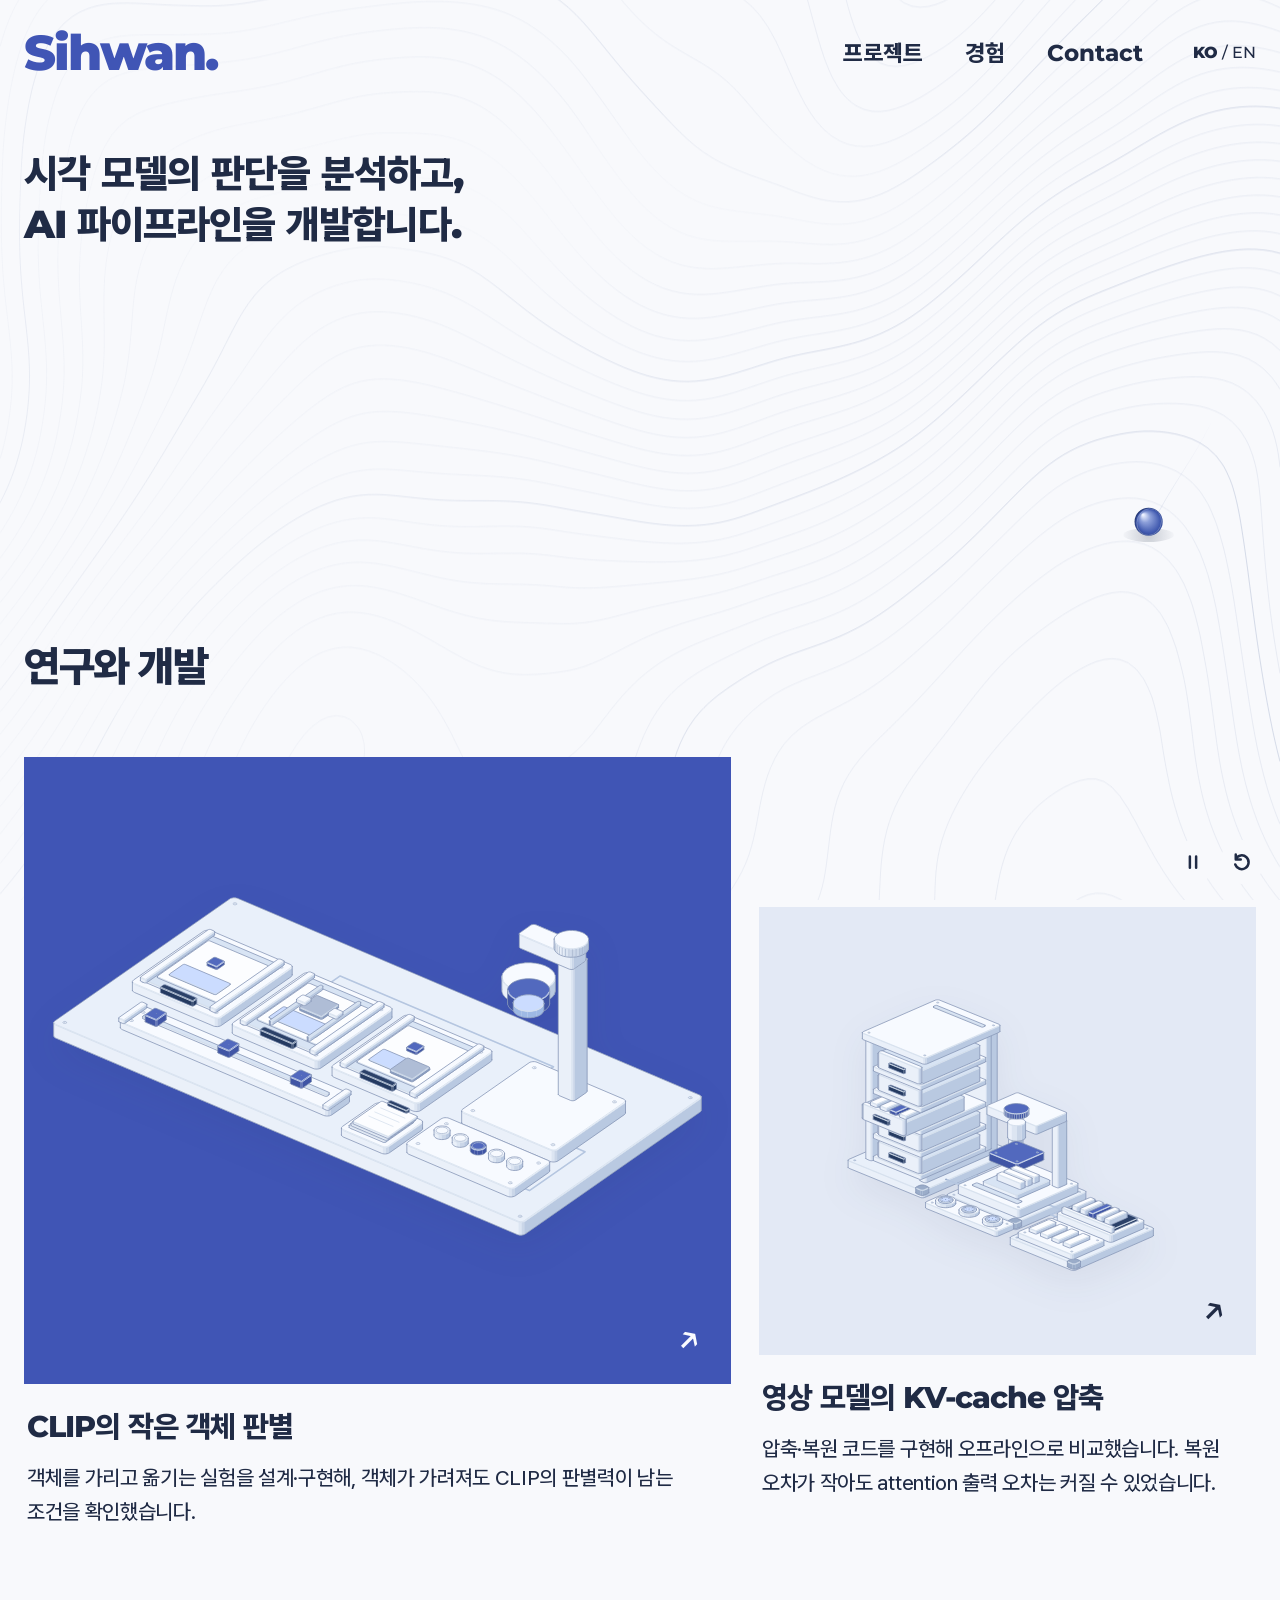
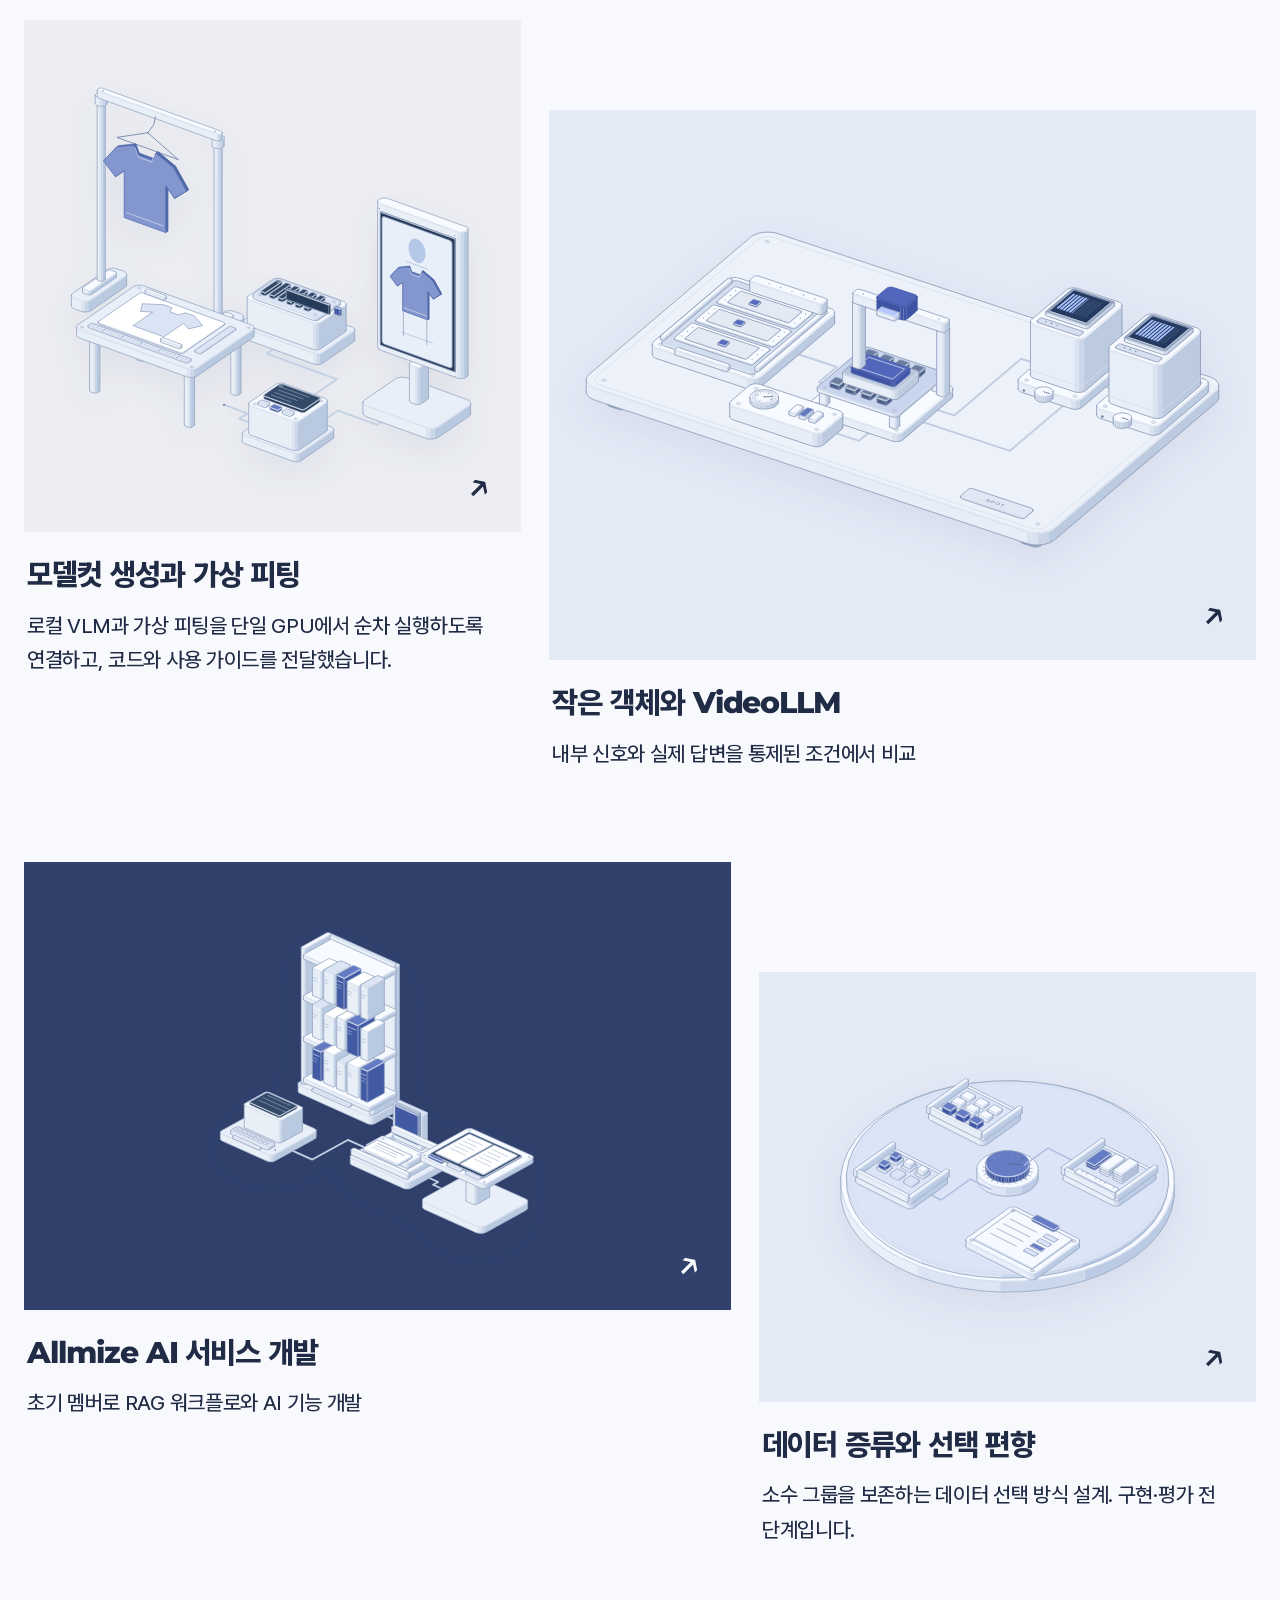
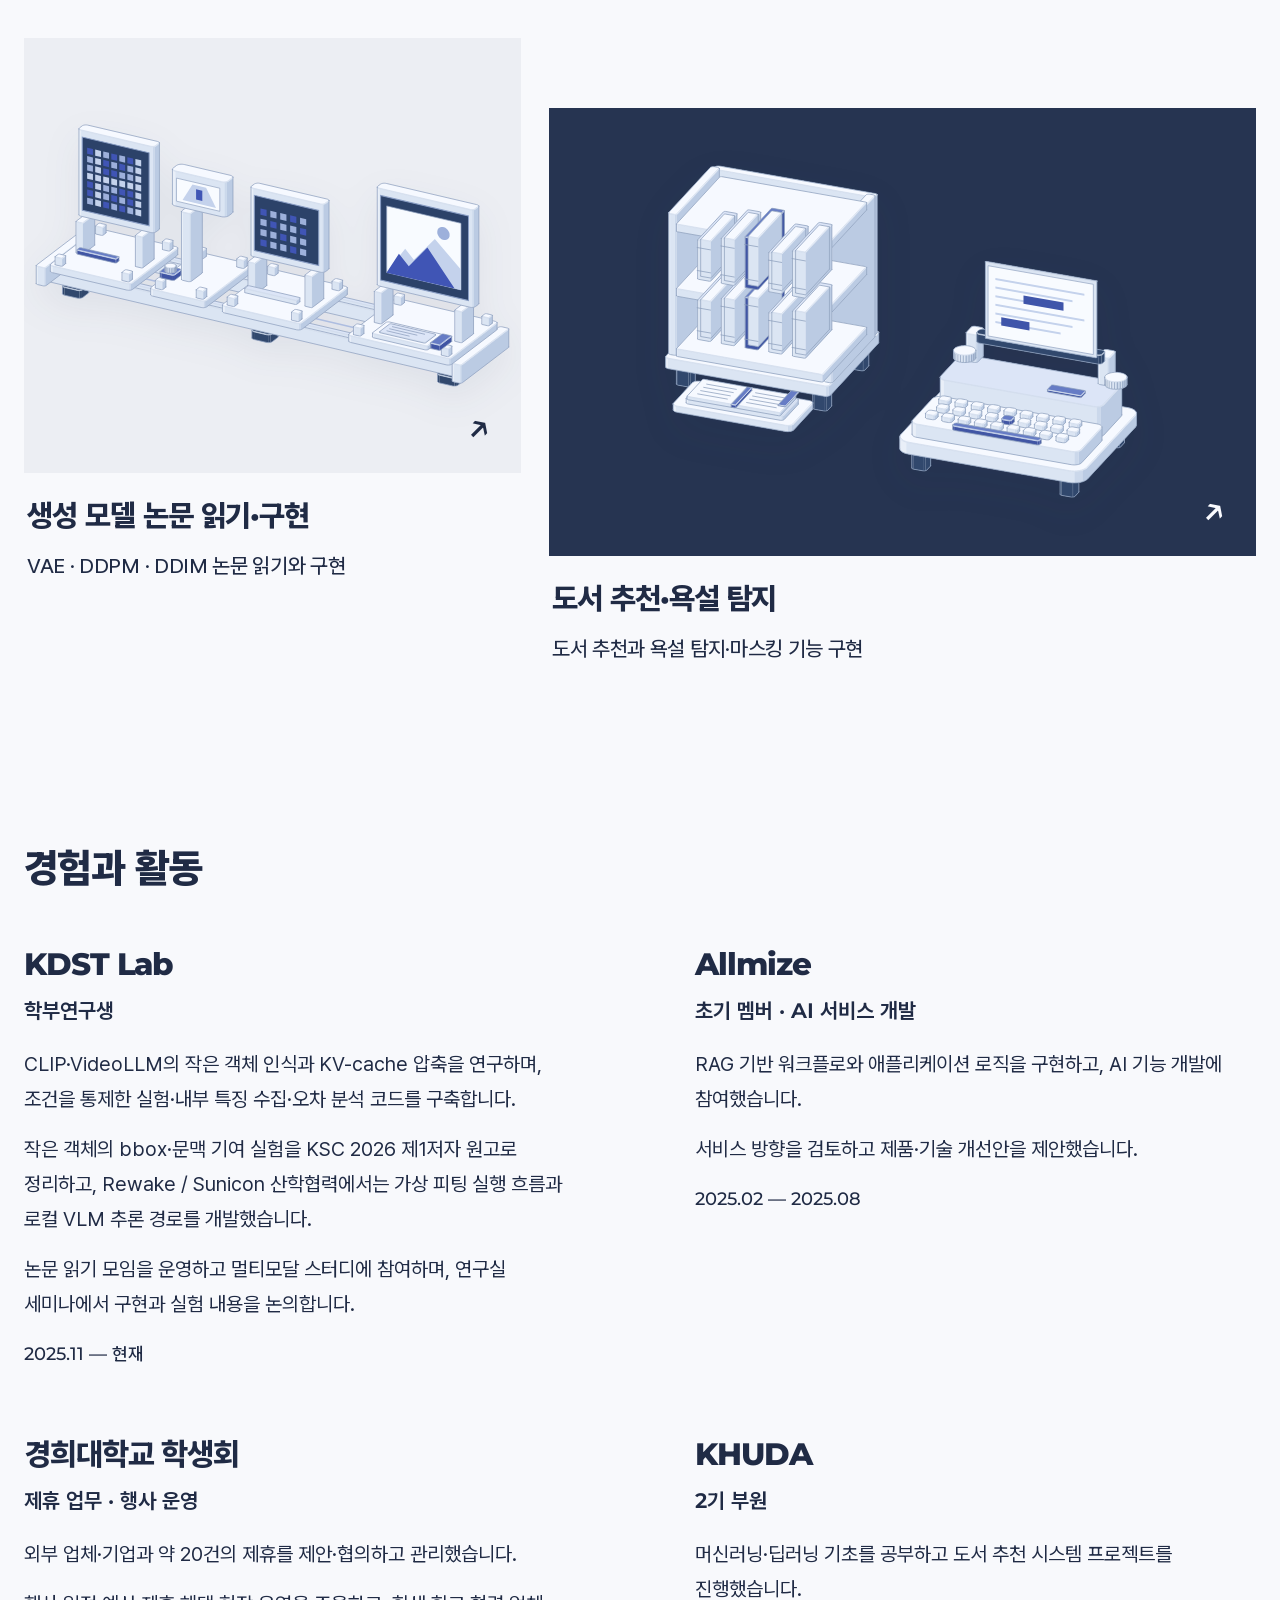
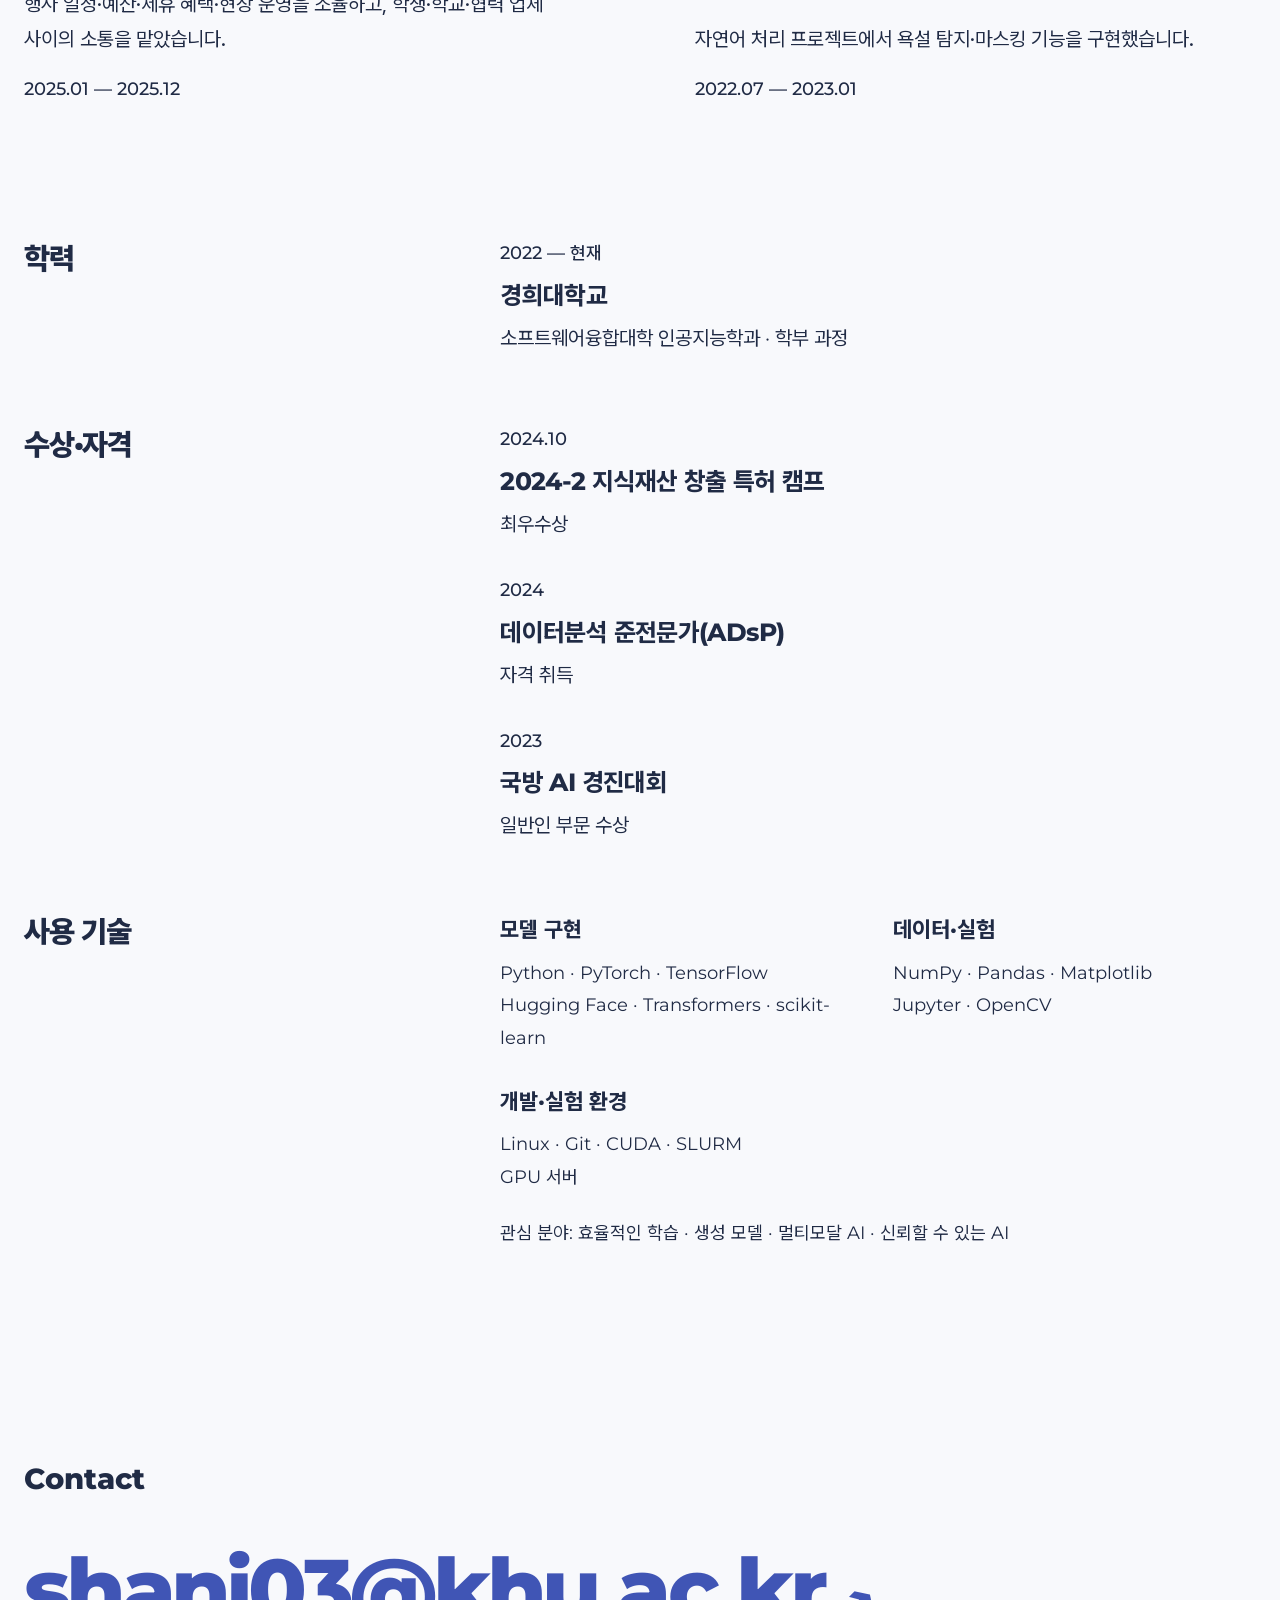
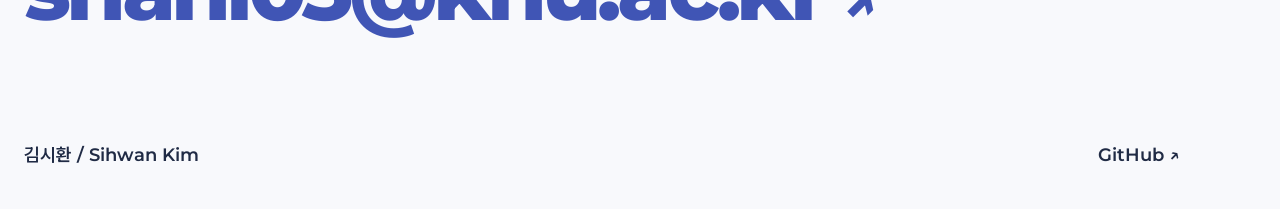
==== commit 6ae76c10: "Add distinct interactive illustrations for all portfolio projects" ====
--- a/index.html
+++ b/index.html
@@ -18,6 +18,7 @@
        No internal Sunicon images or experimental metrics are included.
        The terrain is decorative and does not represent experimental data. -->
 <link href="assets/color-system.css?v=blue-20261018" rel="stylesheet"/>
+<link rel="stylesheet" href="assets/project-explorer.css?v=apparatus-20261028"/>
 </head>
 <body class="portfolio-home dot-layout">
 <a class="skip" data-en="Skip to content" data-ko="본문 바로가기" href="#main">본문 바로가기</a>
@@ -44,22 +45,22 @@
 <section aria-labelledby="work-title" class="work surface-light" id="work">
 <h2 class="gallery-heading reading-zone" data-en="Research &amp; builds" data-ko="연구와 개발" id="work-title">연구와 개발</h2>
 <div class="work-gallery"><article class="work-card card-clip" id="project-clip-context">
-<a aria-labelledby="title-clip-context" class="project-cover cover-clip" data-project-link="" href="projects/clip-context/" tabindex="-1"><span aria-hidden="true" class="poster-word reading-zone">CLIP</span><span aria-hidden="true" class="cover-arrow">↗</span></a>
-<div class="card-copy"><h3 class="project-name reading-zone" id="title-clip-context"><a data-en="Small objects in CLIP." data-ko="CLIP의 작은 객체 판별" data-project-link="" href="projects/clip-context/">CLIP의 작은 객체 판별</a></h3><p class="project-summary reading-zone" data-en="I designed masking and transplant experiments, finding conditions where CLIP retains discrimination after the object is masked." data-ko="객체를 가리고 옮기는 실험을 설계·구현해, 객체가 가려져도 CLIP의 판별력이 남는 조건을 확인했습니다.">객체를 가리고 옮기는 실험을 설계·구현해, 객체가 가려져도 CLIP의 판별력이 남는 조건을 확인했습니다.</p></div></article><article class="work-card card-cache" id="project-kv-cache">
-<a aria-labelledby="title-kv-cache" class="project-cover cover-cache" data-project-link="" href="projects/kv-cache/" tabindex="-1"><span aria-hidden="true" class="poster-word reading-zone">K<br/>V</span><span aria-hidden="true" class="cover-arrow">↗</span></a>
-<div class="card-copy"><h3 class="project-name reading-zone" id="title-kv-cache"><a data-en="Video models. KV-cache compression." data-ko="영상 모델의 KV-cache 압축" data-project-link="" href="projects/kv-cache/">영상 모델의 KV-cache 압축</a></h3><p class="project-summary reading-zone" data-en="I built and compared compression methods offline, finding that lower reconstruction error does not always mean lower attention-output error." data-ko="압축·복원 코드를 구현해 오프라인으로 비교했습니다. 복원 오차가 작아도 attention 출력 오차는 커질 수 있었습니다.">압축·복원 코드를 구현해 오프라인으로 비교했습니다. 복원 오차가 작아도 attention 출력 오차는 커질 수 있었습니다.</p></div></article><article class="work-card card-tryon" id="project-sunicon-vton">
-<a aria-labelledby="title-sunicon-vton" class="project-cover cover-tryon" data-project-link="" href="projects/sunicon-vton/" tabindex="-1"><span aria-hidden="true" class="poster-word reading-zone">Try<br/>on.</span><span aria-hidden="true" class="cover-arrow">↗</span></a>
-<div class="card-copy"><h3 class="project-name reading-zone" id="title-sunicon-vton"><a data-en="Model generation. Virtual try-on." data-ko="모델컷 생성과 가상 피팅" data-project-link="" href="projects/sunicon-vton/">모델컷 생성과 가상 피팅</a></h3><p class="project-summary reading-zone" data-en="I connected local-VLM instructions and virtual try-on in a sequential single-GPU pipeline, then delivered the code and usage guide." data-ko="로컬 VLM과 가상 피팅을 단일 GPU에서 순차 실행하도록 연결하고, 코드와 사용 가이드를 전달했습니다.">로컬 VLM과 가상 피팅을 단일 GPU에서 순차 실행하도록 연결하고, 코드와 사용 가이드를 전달했습니다.</p></div></article><article class="work-card card-video" id="project-spot-videollm">
-<a aria-labelledby="title-spot-videollm" class="project-cover cover-video" data-project-link="" href="projects/spot-videollm/" tabindex="-1"><span aria-hidden="true" class="poster-word reading-zone">Video<br/>LLM</span><span aria-hidden="true" class="cover-arrow">↗</span></a>
-<div class="card-copy"><h3 class="project-name reading-zone" id="title-spot-videollm"><a data-en="Small objects in VideoLLMs" data-ko="작은 객체와 VideoLLM" data-project-link="" href="projects/spot-videollm/">작은 객체와 VideoLLM</a></h3><p class="project-summary reading-zone" data-en="Comparing internal signals and native answers under controlled conditions" data-ko="내부 신호와 실제 답변을 통제된 조건에서 비교">내부 신호와 실제 답변을 통제된 조건에서 비교</p></div></article><article class="work-card card-build" id="project-allmize">
-<a aria-labelledby="title-allmize" class="project-cover cover-build" data-project-link="" href="projects/allmize/" tabindex="-1"><span aria-hidden="true" class="poster-word reading-zone">Build<br/>with AI.</span><span aria-hidden="true" class="cover-arrow">↗</span></a>
-<div class="card-copy"><h3 class="project-name reading-zone" id="title-allmize"><a data-en="AI service development at Allmize" data-ko="Allmize AI 서비스 개발" data-project-link="" href="projects/allmize/">Allmize AI 서비스 개발</a></h3><p class="project-summary reading-zone" data-en="RAG workflows and AI features as an early team member" data-ko="초기 멤버로 RAG 워크플로와 AI 기능 개발">초기 멤버로 RAG 워크플로와 AI 기능 개발</p></div></article><article class="work-card card-data" id="project-samba">
-<a aria-labelledby="title-samba" class="project-cover cover-data" data-project-link="" href="projects/samba/" tabindex="-1"><span aria-hidden="true" class="poster-word reading-zone">Less<br/>data.</span><span aria-hidden="true" class="cover-arrow">↗</span></a>
-<div class="card-copy"><h3 class="project-name reading-zone" id="title-samba"><a data-en="Dataset distillation &amp; selection bias" data-ko="데이터 증류와 선택 편향" data-project-link="" href="projects/samba/">데이터 증류와 선택 편향</a></h3><p class="project-summary reading-zone" data-en="A sample-selection design to preserve minority groups. Not yet implemented or evaluated." data-ko="소수 그룹을 보존하는 데이터 선택 방식 설계. 구현·평가 전 단계입니다.">소수 그룹을 보존하는 데이터 선택 방식 설계. 구현·평가 전 단계입니다.</p></div></article><article class="work-card card-noise" id="project-generative-models">
-<a aria-labelledby="title-generative-models" class="project-cover cover-noise" data-project-link="" href="projects/generative-models/" tabindex="-1"><span aria-hidden="true" class="poster-word reading-zone">From<br/>noise.</span><span aria-hidden="true" class="cover-arrow">↗</span></a>
-<div class="card-copy"><h3 class="project-name reading-zone" id="title-generative-models"><a data-en="Generative models: reading &amp; implementation" data-ko="생성 모델 논문 읽기·구현" data-project-link="" href="projects/generative-models/">생성 모델 논문 읽기·구현</a></h3><p class="project-summary reading-zone" data-en="Reading and implementing VAE, DDPM and DDIM" data-ko="VAE · DDPM · DDIM 논문 읽기와 구현">VAE · DDPM · DDIM 논문 읽기와 구현</p></div></article><article class="work-card card-read" id="project-khuda">
-<a aria-labelledby="title-khuda" class="project-cover cover-read" data-project-link="" href="projects/khuda/" tabindex="-1"><span aria-hidden="true" class="poster-word reading-zone">Read.<br/>Filter.</span><span aria-hidden="true" class="cover-arrow">↗</span></a>
-<div class="card-copy"><h3 class="project-name reading-zone" id="title-khuda"><a data-en="Book recommendation &amp; profanity detection" data-ko="도서 추천·욕설 탐지" data-project-link="" href="projects/khuda/">도서 추천·욕설 탐지</a></h3><p class="project-summary reading-zone" data-en="Book recommendation and profanity detection / masking" data-ko="도서 추천과 욕설 탐지·마스킹 기능 구현">도서 추천과 욕설 탐지·마스킹 기능 구현</p></div></article></div>
+<a aria-labelledby="title-clip-context" class="project-cover apparatus-cover cover-clip" data-project-link="" href="projects/clip-context/#experiment" tabindex="-1"><img class="apparatus-cover-image" src="assets/project-clip-context.svg?v=apparatus-20261028" alt="" loading="lazy" width="960" height="600"/><span aria-hidden="true" class="cover-arrow">↗</span></a>
+<div class="card-copy"><h3 class="project-name reading-zone" id="title-clip-context"><a data-en="Small objects in CLIP." data-ko="CLIP의 작은 객체 판별" data-project-link="" href="projects/clip-context/#experiment">CLIP의 작은 객체 판별</a></h3><p class="project-summary reading-zone" data-en="I designed masking and transplant experiments, finding conditions where CLIP retains discrimination after the object is masked." data-ko="객체를 가리고 옮기는 실험을 설계·구현해, 객체가 가려져도 CLIP의 판별력이 남는 조건을 확인했습니다.">객체를 가리고 옮기는 실험을 설계·구현해, 객체가 가려져도 CLIP의 판별력이 남는 조건을 확인했습니다.</p></div></article><article class="work-card card-cache" id="project-kv-cache">
+<a aria-labelledby="title-kv-cache" class="project-cover apparatus-cover cover-cache" data-project-link="" href="projects/kv-cache/#experiment" tabindex="-1"><img class="apparatus-cover-image" src="assets/project-kv-cache.svg?v=apparatus-20261028" alt="" loading="lazy" width="960" height="600"/><span aria-hidden="true" class="cover-arrow">↗</span></a>
+<div class="card-copy"><h3 class="project-name reading-zone" id="title-kv-cache"><a data-en="Video models. KV-cache compression." data-ko="영상 모델의 KV-cache 압축" data-project-link="" href="projects/kv-cache/#experiment">영상 모델의 KV-cache 압축</a></h3><p class="project-summary reading-zone" data-en="I built and compared compression methods offline, finding that lower reconstruction error does not always mean lower attention-output error." data-ko="압축·복원 코드를 구현해 오프라인으로 비교했습니다. 복원 오차가 작아도 attention 출력 오차는 커질 수 있었습니다.">압축·복원 코드를 구현해 오프라인으로 비교했습니다. 복원 오차가 작아도 attention 출력 오차는 커질 수 있었습니다.</p></div></article><article class="work-card card-tryon" id="project-sunicon-vton">
+<a aria-labelledby="title-sunicon-vton" class="project-cover apparatus-cover cover-tryon" data-project-link="" href="projects/sunicon-vton/#experiment" tabindex="-1"><img class="apparatus-cover-image" src="assets/project-sunicon-vton.svg?v=apparatus-20261028" alt="" loading="lazy" width="960" height="600"/><span aria-hidden="true" class="cover-arrow">↗</span></a>
+<div class="card-copy"><h3 class="project-name reading-zone" id="title-sunicon-vton"><a data-en="Model generation. Virtual try-on." data-ko="모델컷 생성과 가상 피팅" data-project-link="" href="projects/sunicon-vton/#experiment">모델컷 생성과 가상 피팅</a></h3><p class="project-summary reading-zone" data-en="I connected local-VLM instructions and virtual try-on in a sequential single-GPU pipeline, then delivered the code and usage guide." data-ko="로컬 VLM과 가상 피팅을 단일 GPU에서 순차 실행하도록 연결하고, 코드와 사용 가이드를 전달했습니다.">로컬 VLM과 가상 피팅을 단일 GPU에서 순차 실행하도록 연결하고, 코드와 사용 가이드를 전달했습니다.</p></div></article><article class="work-card card-video" id="project-spot-videollm">
+<a aria-labelledby="title-spot-videollm" class="project-cover apparatus-cover cover-video" data-project-link="" href="projects/spot-videollm/#experiment" tabindex="-1"><img class="apparatus-cover-image" src="assets/project-spot-videollm.svg?v=apparatus-20261028" alt="" loading="lazy" width="960" height="600"/><span aria-hidden="true" class="cover-arrow">↗</span></a>
+<div class="card-copy"><h3 class="project-name reading-zone" id="title-spot-videollm"><a data-en="Small objects in VideoLLMs" data-ko="작은 객체와 VideoLLM" data-project-link="" href="projects/spot-videollm/#experiment">작은 객체와 VideoLLM</a></h3><p class="project-summary reading-zone" data-en="Comparing internal signals and native answers under controlled conditions" data-ko="내부 신호와 실제 답변을 통제된 조건에서 비교">내부 신호와 실제 답변을 통제된 조건에서 비교</p></div></article><article class="work-card card-build" id="project-allmize">
+<a aria-labelledby="title-allmize" class="project-cover apparatus-cover cover-build" data-project-link="" href="projects/allmize/#experiment" tabindex="-1"><img class="apparatus-cover-image" src="assets/project-allmize.svg?v=apparatus-20261028" alt="" loading="lazy" width="960" height="600"/><span aria-hidden="true" class="cover-arrow">↗</span></a>
+<div class="card-copy"><h3 class="project-name reading-zone" id="title-allmize"><a data-en="AI service development at Allmize" data-ko="Allmize AI 서비스 개발" data-project-link="" href="projects/allmize/#experiment">Allmize AI 서비스 개발</a></h3><p class="project-summary reading-zone" data-en="RAG workflows and AI features as an early team member" data-ko="초기 멤버로 RAG 워크플로와 AI 기능 개발">초기 멤버로 RAG 워크플로와 AI 기능 개발</p></div></article><article class="work-card card-data" id="project-samba">
+<a aria-labelledby="title-samba" class="project-cover apparatus-cover cover-data" data-project-link="" href="projects/samba/#experiment" tabindex="-1"><img class="apparatus-cover-image" src="assets/project-samba.svg?v=apparatus-20261028" alt="" loading="lazy" width="960" height="600"/><span aria-hidden="true" class="cover-arrow">↗</span></a>
+<div class="card-copy"><h3 class="project-name reading-zone" id="title-samba"><a data-en="Dataset distillation &amp; selection bias" data-ko="데이터 증류와 선택 편향" data-project-link="" href="projects/samba/#experiment">데이터 증류와 선택 편향</a></h3><p class="project-summary reading-zone" data-en="A sample-selection design to preserve minority groups. Not yet implemented or evaluated." data-ko="소수 그룹을 보존하는 데이터 선택 방식 설계. 구현·평가 전 단계입니다.">소수 그룹을 보존하는 데이터 선택 방식 설계. 구현·평가 전 단계입니다.</p></div></article><article class="work-card card-noise" id="project-generative-models">
+<a aria-labelledby="title-generative-models" class="project-cover apparatus-cover cover-noise" data-project-link="" href="projects/generative-models/#experiment" tabindex="-1"><img class="apparatus-cover-image" src="assets/project-generative-models.svg?v=apparatus-20261028" alt="" loading="lazy" width="960" height="600"/><span aria-hidden="true" class="cover-arrow">↗</span></a>
+<div class="card-copy"><h3 class="project-name reading-zone" id="title-generative-models"><a data-en="Generative models: reading &amp; implementation" data-ko="생성 모델 논문 읽기·구현" data-project-link="" href="projects/generative-models/#experiment">생성 모델 논문 읽기·구현</a></h3><p class="project-summary reading-zone" data-en="Reading and implementing VAE, DDPM and DDIM" data-ko="VAE · DDPM · DDIM 논문 읽기와 구현">VAE · DDPM · DDIM 논문 읽기와 구현</p></div></article><article class="work-card card-read" id="project-khuda">
+<a aria-labelledby="title-khuda" class="project-cover apparatus-cover cover-read" data-project-link="" href="projects/khuda/#experiment" tabindex="-1"><img class="apparatus-cover-image" src="assets/project-khuda.svg?v=apparatus-20261028" alt="" loading="lazy" width="960" height="600"/><span aria-hidden="true" class="cover-arrow">↗</span></a>
+<div class="card-copy"><h3 class="project-name reading-zone" id="title-khuda"><a data-en="Book recommendation &amp; profanity detection" data-ko="도서 추천·욕설 탐지" data-project-link="" href="projects/khuda/#experiment">도서 추천·욕설 탐지</a></h3><p class="project-summary reading-zone" data-en="Book recommendation and profanity detection / masking" data-ko="도서 추천과 욕설 탐지·마스킹 기능 구현">도서 추천과 욕설 탐지·마스킹 기능 구현</p></div></article></div>
 </section>
 <div class="about-surface surface-light"><div class="cv-area"><section aria-labelledby="profile-title" class="profile" id="profile">
 <div class="section-heading"><h2 data-en="Experience &amp; activities" data-ko="경험과 활동" id="profile-title">경험과 활동</h2></div>
--- a/assets/project-explorer.css
+++ b/assets/project-explorer.css
@@ -0,0 +1,68 @@
+.project-explorer{position:relative;z-index:4;max-width:1440px;margin:0 auto 86px;padding:48px 0 0;scroll-margin-top:24px;font-family:Pretendard,Montserrat,sans-serif}
+.explorer-heading{display:flex;align-items:flex-end;justify-content:space-between;gap:30px;margin:0 0 20px}
+.explorer-heading h2{margin:0;max-width:760px;font-size:clamp(32px,3.4vw,49px);font-weight:800;line-height:1.25;letter-spacing:-.04em;word-break:keep-all;text-wrap:balance}
+.explorer-heading>p{margin:0 0 4px;color:var(--muted);font-size:18px;line-height:1.5;white-space:nowrap}
+.explorer-layout{display:grid;grid-template-columns:minmax(0,1.7fr) minmax(280px,.8fr);gap:20px;align-items:center}
+.explorer-stage{position:relative;min-width:0;isolation:isolate}
+.explorer-stage:before{content:"";position:absolute;inset:8% 3% 5%;z-index:-1;background:radial-gradient(ellipse,#e8edf7b3 0,transparent 70%)}
+.project-apparatus{display:block;width:100%;height:auto;overflow:visible}
+.project-apparatus [data-part]{cursor:pointer;outline:none}
+.project-apparatus [data-part]:focus-visible{filter:drop-shadow(0 0 3px #4055b5)}
+.project-apparatus .explorer-signal{fill:#4055b5;stroke:#fff;stroke-width:1;pointer-events:none;opacity:0}
+.explorer-motion{position:absolute;left:4px;bottom:4px;display:grid;place-items:center;width:44px;height:44px;border:0;border-radius:50%;background:#e5eaf6;color:var(--ink);cursor:pointer}
+.explorer-motion svg{width:17px;height:17px;fill:none;stroke:currentColor;stroke-width:2;stroke-linecap:round}
+.explorer-motion .play{display:none}.explorer-motion.is-paused .play{display:block}.explorer-motion.is-paused .pause{display:none}
+.explorer-panel{padding:24px 14px 24px 16px;min-height:352px}
+.explorer-panel-title{display:flex;align-items:baseline;gap:14px;margin:0 0 26px}
+.explorer-panel-title>span{font:700 19px Montserrat,sans-serif;color:var(--accent)}
+.explorer-panel h3{font-size:31px;font-weight:800;line-height:1.25;letter-spacing:-.035em;margin:0;word-break:keep-all}
+.explorer-panel dl{margin:0}.explorer-panel dt{font-size:17px;font-weight:750;line-height:1.4;color:var(--accent);margin:24px 0 9px}
+.explorer-panel dd{font-size:21px;font-weight:500;line-height:1.65;word-break:keep-all;overflow-wrap:anywhere;margin:0}
+.explorer-stages{display:flex;gap:8px;flex-wrap:wrap;margin:20px 0 0;padding:0}
+.explorer-stages button{display:flex;gap:10px;align-items:center;padding:13px 17px;min-height:48px;border:0;border-radius:5px;background:#e8ecf4;color:var(--ink);font:650 18px/1.4 Pretendard,sans-serif;cursor:pointer;transition:background .18s,color .18s}
+.explorer-stages button>b{font:650 14px Montserrat,sans-serif;opacity:.8}.explorer-stages button:hover{background:#dce3f3}.explorer-stages button.is-active{background:var(--accent);color:white}
+.project-explorer button:focus-visible,.project-explorer a:focus-visible{outline:3px solid #4055b5;outline-offset:4px}
+.explorer-caption{font-size:16px;line-height:1.6;color:var(--muted);margin:18px 0 0;max-width:800px;word-break:keep-all}
+.explorer-comparison{margin:44px 0 0;padding:32px 36px;background:#e5eaf6;border-radius:8px;display:grid;grid-template-columns:1.05fr 1fr;gap:28px 48px;align-items:center}
+.explorer-comparison h3{font-size:30px;line-height:1.35;font-weight:800;letter-spacing:-.035em;margin:0 0 16px;word-break:keep-all;text-wrap:balance}
+.explorer-scope{font-size:17px;line-height:1.65;margin:0;color:var(--muted);word-break:keep-all}
+.explorer-results{display:flex;gap:28px;justify-content:space-between}
+.explorer-result{flex:1}.explorer-result>p{margin:0 0 10px;font-size:17px;font-weight:650;line-height:1.4}
+.explorer-result strong{display:block;font:750 clamp(38px,3.7vw,52px)/1.1 Montserrat,sans-serif;letter-spacing:-.055em;color:var(--accent)}
+.explorer-result small{font:500 17px/1.6 Pretendard,sans-serif;color:var(--muted);display:block;margin-top:8px}
+.explorer-boundary{grid-column:1/-1;font-size:17px;line-height:1.6;word-break:keep-all;margin:0;max-width:1050px}
+.explorer-cover-image{display:block;width:100%;height:100%;object-fit:contain;padding:24px;box-sizing:border-box}
+.cover-video.explorer-cover{background:#e3e9f5;color:#202b45}
+@media(min-width:1450px){.explorer-layout{grid-template-columns:minmax(0,1.8fr) minmax(300px,.8fr)}}
+@media(max-width:900px){.explorer-layout{grid-template-columns:1fr}.explorer-stage{max-width:850px;width:100%;margin:auto}.explorer-panel{padding:8px 0 4px;min-height:0}.explorer-panel dl{display:grid;grid-template-columns:1fr 1fr;gap:10px 28px}.explorer-panel dt{margin-top:0}.explorer-panel-title{margin:0 0 20px}.explorer-heading{display:block}.explorer-heading>p{margin-top:16px}.explorer-comparison{grid-template-columns:1fr;gap:26px}.explorer-results{justify-content:flex-start;gap:56px}.explorer-result{flex:0 1 240px}.explorer-panel dd{font-size:20px}}
+@media(max-width:600px){.project-explorer{padding-top:20px;margin-bottom:54px}.explorer-heading h2{font-size:32px}.explorer-heading>p{font-size:17px}.explorer-stage{margin:12px -10px;width:calc(100% + 20px)}.explorer-layout{gap:24px}.explorer-panel dl{display:block}.explorer-panel dt{margin-top:20px}.explorer-panel-title{gap:12px;margin-bottom:14px}.explorer-panel h3{font-size:27px}.explorer-panel dd{font-size:19px}.explorer-stages{gap:7px;margin-top:24px}.explorer-stages button{font-size:16px;padding:11px 13px;gap:8px}.explorer-stages button>b{font-size:13px}.explorer-caption{font-size:16px}.explorer-comparison{padding:26px 22px;margin-top:32px;gap:25px}.explorer-comparison h3{font-size:27px}.explorer-results{gap:16px}.explorer-result>p{font-size:16px}.explorer-result strong{font-size:41px}.explorer-result small{font-size:16px}.explorer-boundary,.explorer-scope{font-size:16px}.explorer-motion{width:40px;height:40px;left:13px;bottom:0}}
+@media(prefers-reduced-motion:reduce){.project-explorer *{animation:none!important;transition:none!important;scroll-behavior:auto!important}}
+
+
+/* Distinct compositions, one portfolio identity. */
+.project-explorer.layout-reversed .explorer-stage{grid-column:2;grid-row:1}
+.project-explorer.layout-reversed .explorer-panel{grid-column:1;grid-row:1}
+.project-explorer.layout-reversed .explorer-layout{grid-template-columns:minmax(280px,.8fr) minmax(0,1.7fr)}
+.project-explorer.layout-wide .explorer-layout{display:block}
+.project-explorer.layout-wide .explorer-stage{max-width:1080px;margin:0 auto}
+.project-explorer.layout-wide .explorer-panel{display:grid;grid-template-columns:1fr 2fr;gap:24px;min-height:0;padding:25px 0 5px}
+.project-explorer.layout-wide .explorer-panel dl{display:grid;grid-template-columns:1fr 1fr;gap:30px}
+.project-explorer.layout-wide .explorer-panel dt{margin-top:0}
+.explorer-takeaway{margin:40px 0 0;max-width:1050px;padding:30px 34px;background:#e7ecf6;border-radius:7px}
+.explorer-takeaway h3{margin:0 0 16px;font-size:clamp(26px,2.4vw,33px);line-height:1.35;font-weight:800;letter-spacing:-.035em;word-break:keep-all;text-wrap:balance}
+.explorer-takeaway p{font-size:18px;line-height:1.65;word-break:keep-all;margin:12px 0 0}
+.explorer-takeaway .explorer-scope{color:var(--muted);font-size:17px}
+.project-cover.apparatus-cover{padding:6%;isolation:isolate}
+.apparatus-cover .apparatus-cover-image{width:115%;max-width:none;height:100%;object-fit:contain;flex:none;transition:transform .5s ease;filter:drop-shadow(0 14px 18px #1c315010)}
+.apparatus-cover:hover .apparatus-cover-image{transform:translateY(-7px)}
+.apparatus-cover.cover-video{background:#e3e9f5;color:#202b45}
+.apparatus-cover.cover-build{background:#31416c}
+.apparatus-cover.cover-clip{background:#4055b5}
+.explorer-stage [data-motion]{pointer-events:none}
+.explorer-motion{z-index:1}
+@media(max-width:900px){.project-explorer.layout-reversed .explorer-layout{grid-template-columns:1fr}.project-explorer.layout-reversed .explorer-stage,.project-explorer.layout-reversed .explorer-panel{grid-column:auto;grid-row:auto}.project-explorer.layout-wide .explorer-panel{display:block}.project-explorer.layout-wide .explorer-panel dl{display:grid}.project-explorer.layout-wide .explorer-panel-title{margin-bottom:22px}}
+@media(max-width:600px){.project-explorer.layout-wide .explorer-panel dl{display:block}.project-explorer.layout-wide .explorer-panel dt{margin-top:20px}.explorer-takeaway{padding:24px 22px}.explorer-takeaway p{font-size:17px}.explorer-takeaway .explorer-scope{font-size:16px}.apparatus-cover .apparatus-cover-image{width:115%}}
+@media(prefers-reduced-motion:reduce){.apparatus-cover .apparatus-cover-image{transition:none}.apparatus-cover:hover .apparatus-cover-image{transform:none}}
+
+.project-apparatus{max-height:580px}
+@media(max-width:600px){.project-explorer.layout-wide .explorer-stage{margin:12px -10px}}
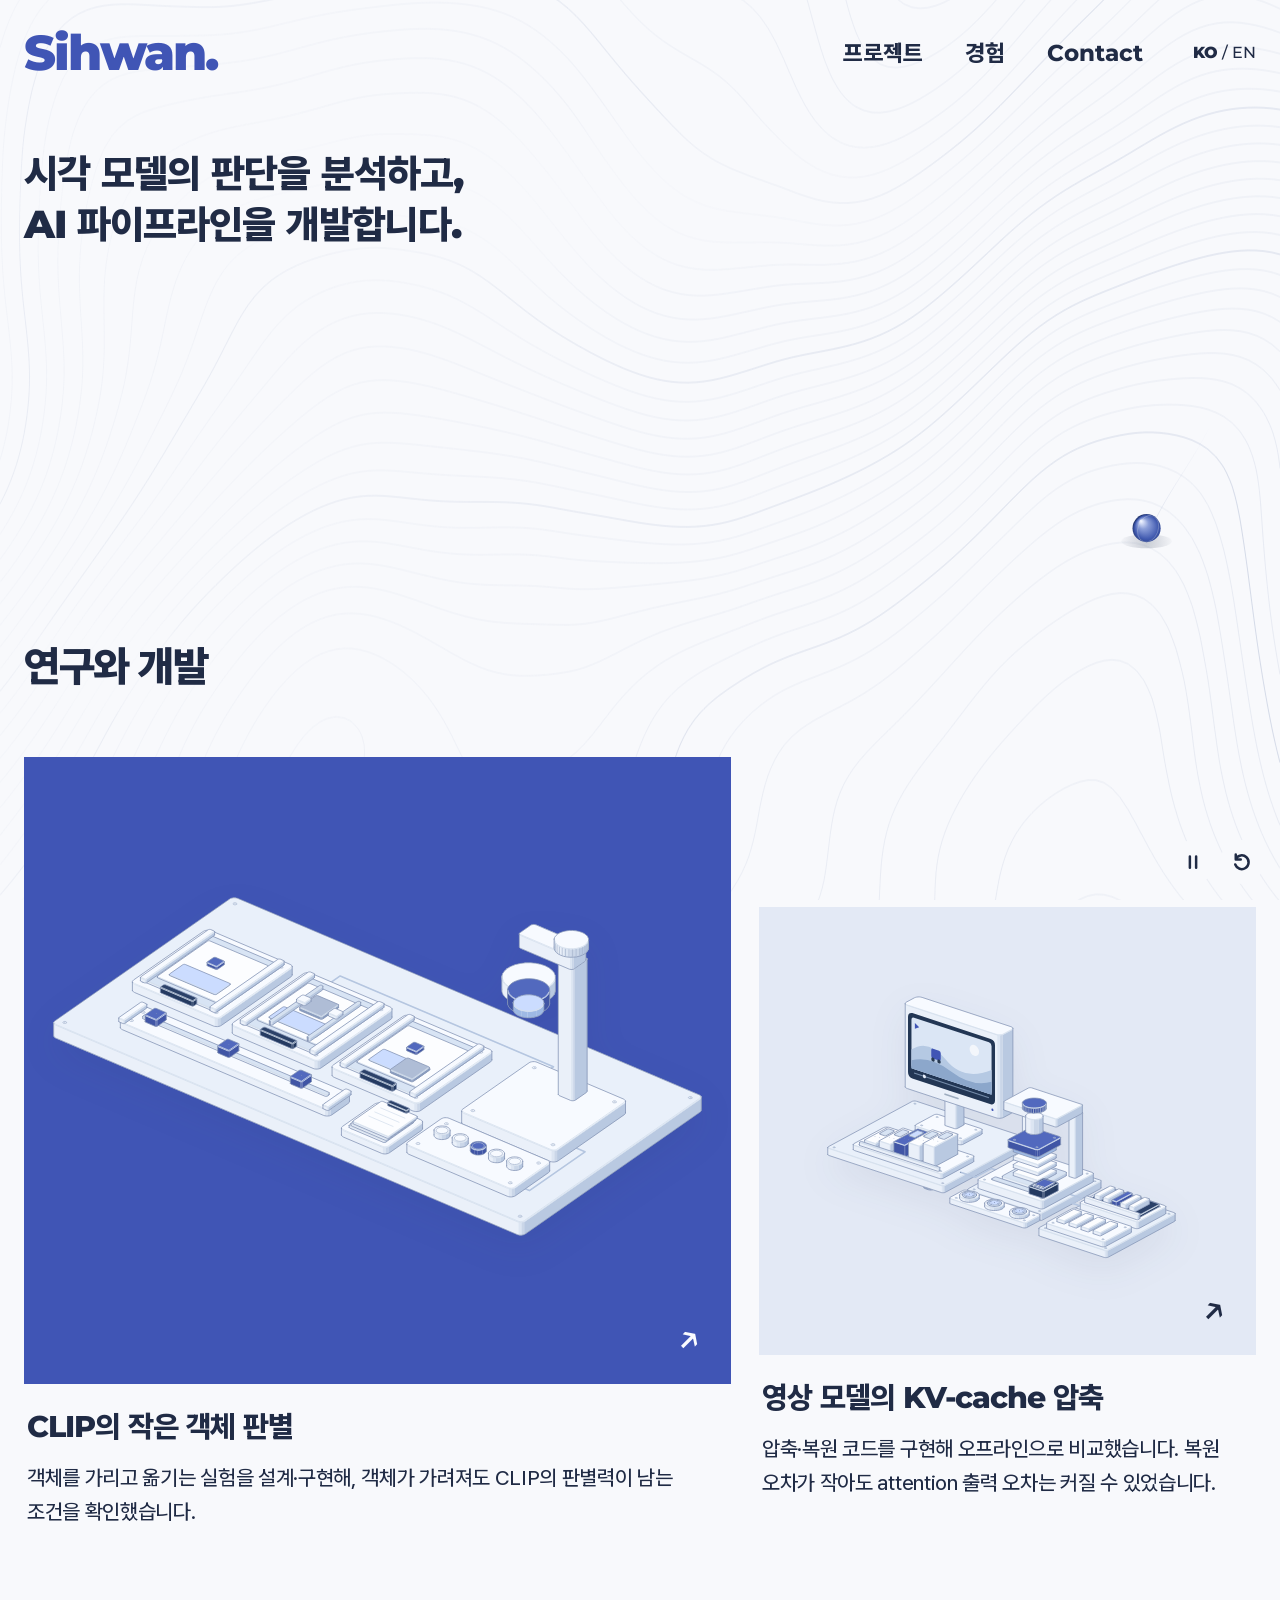
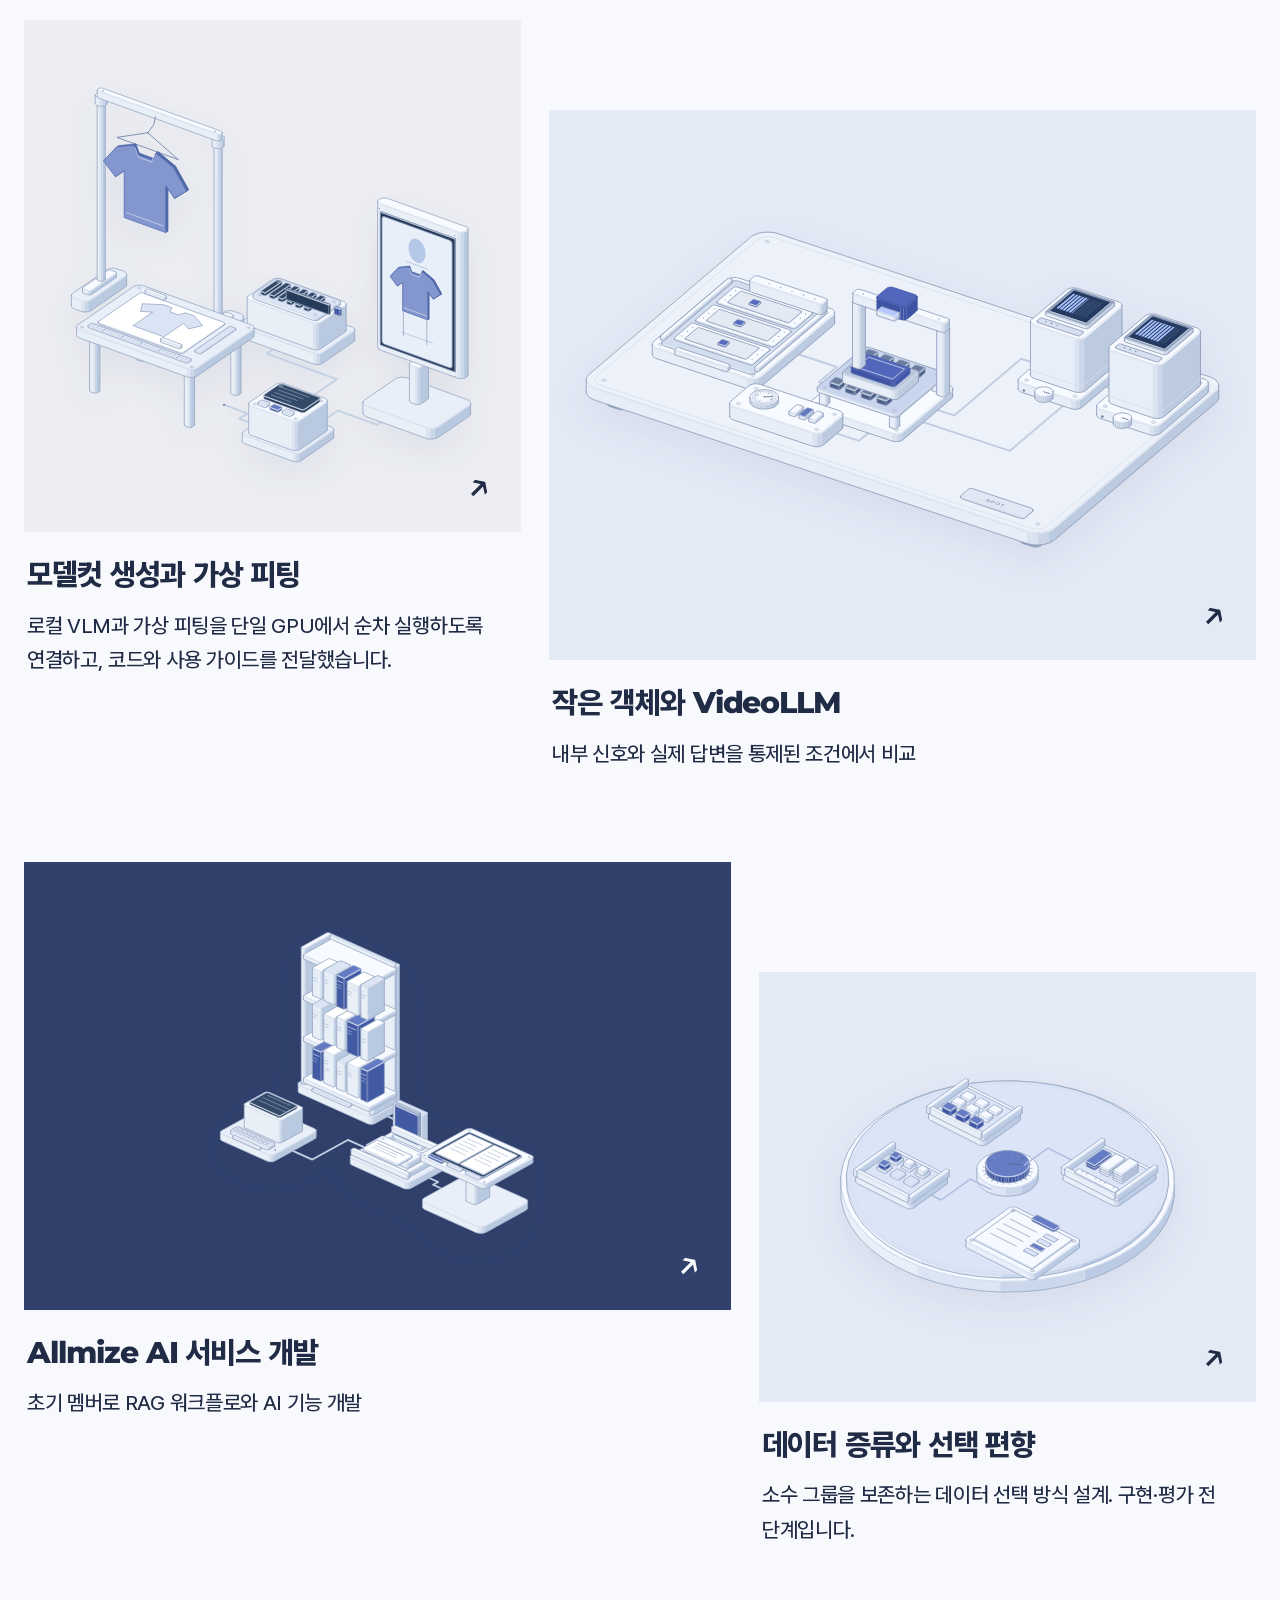
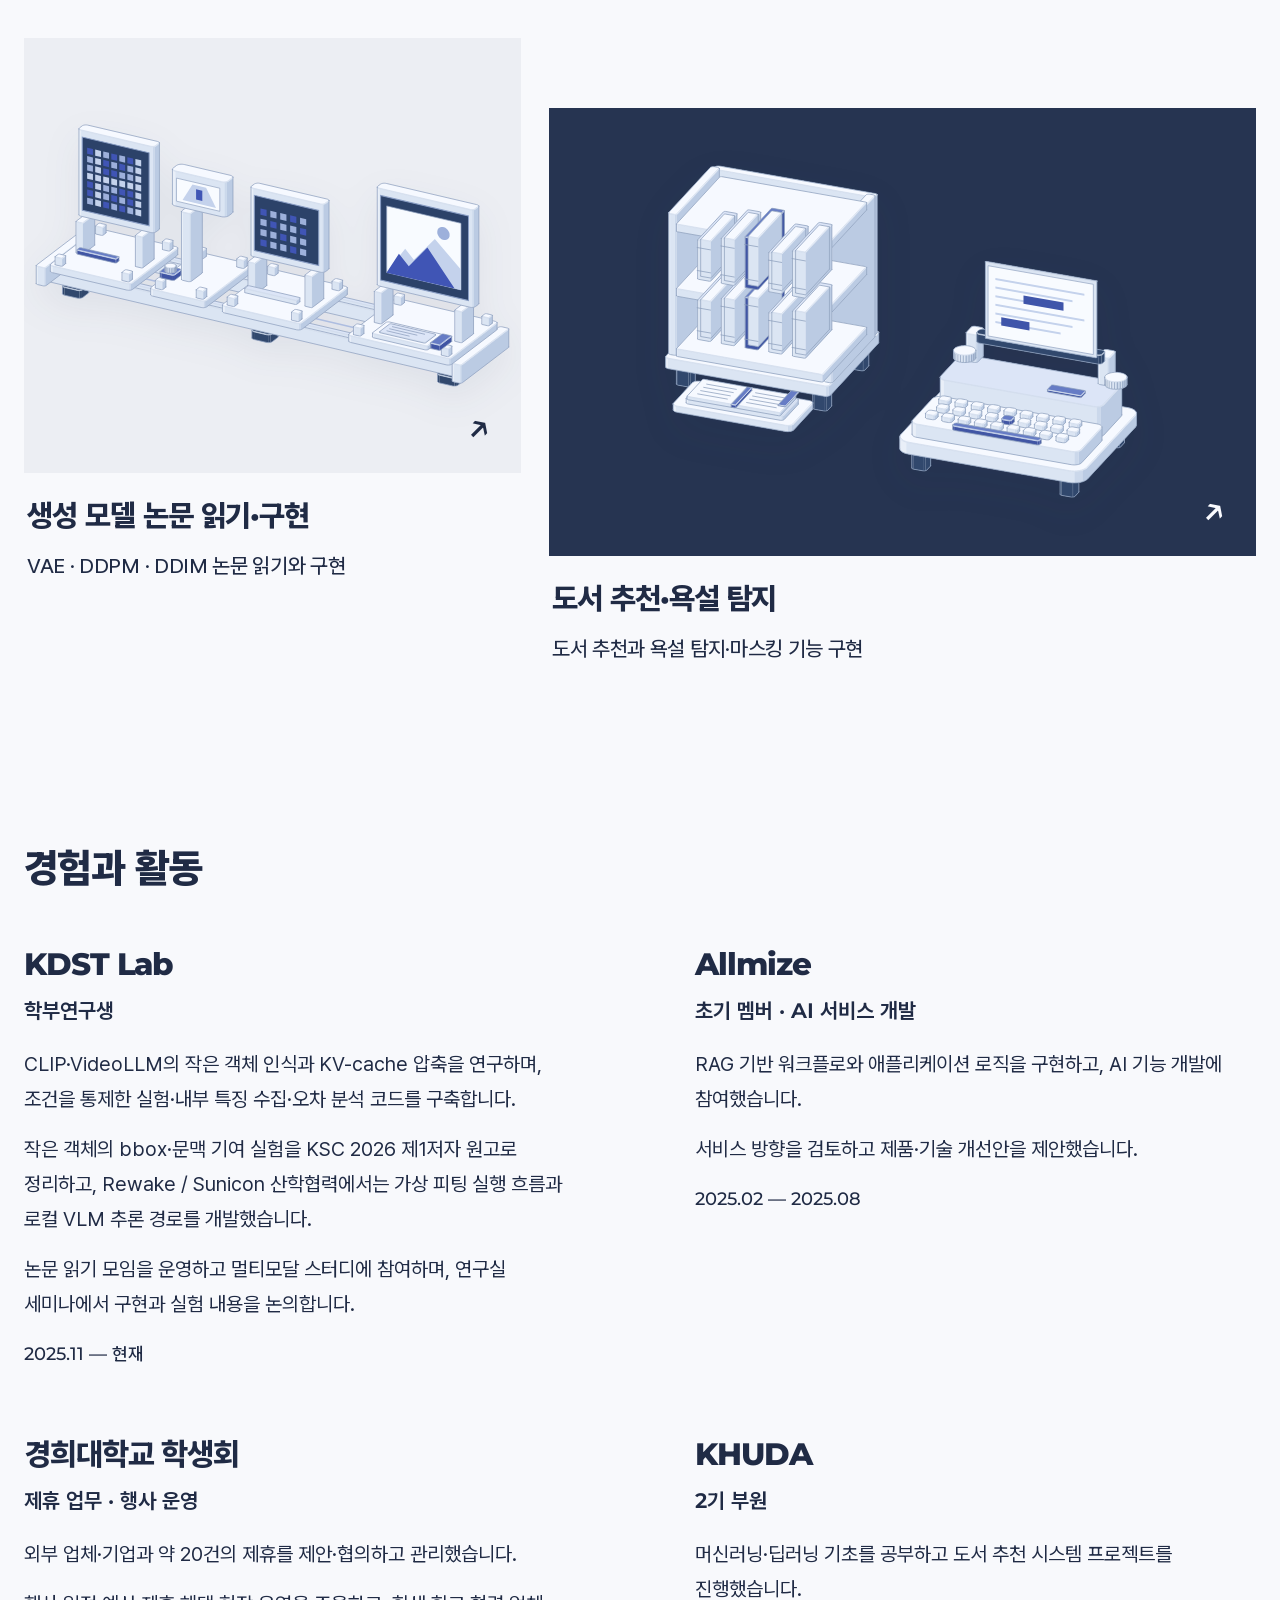
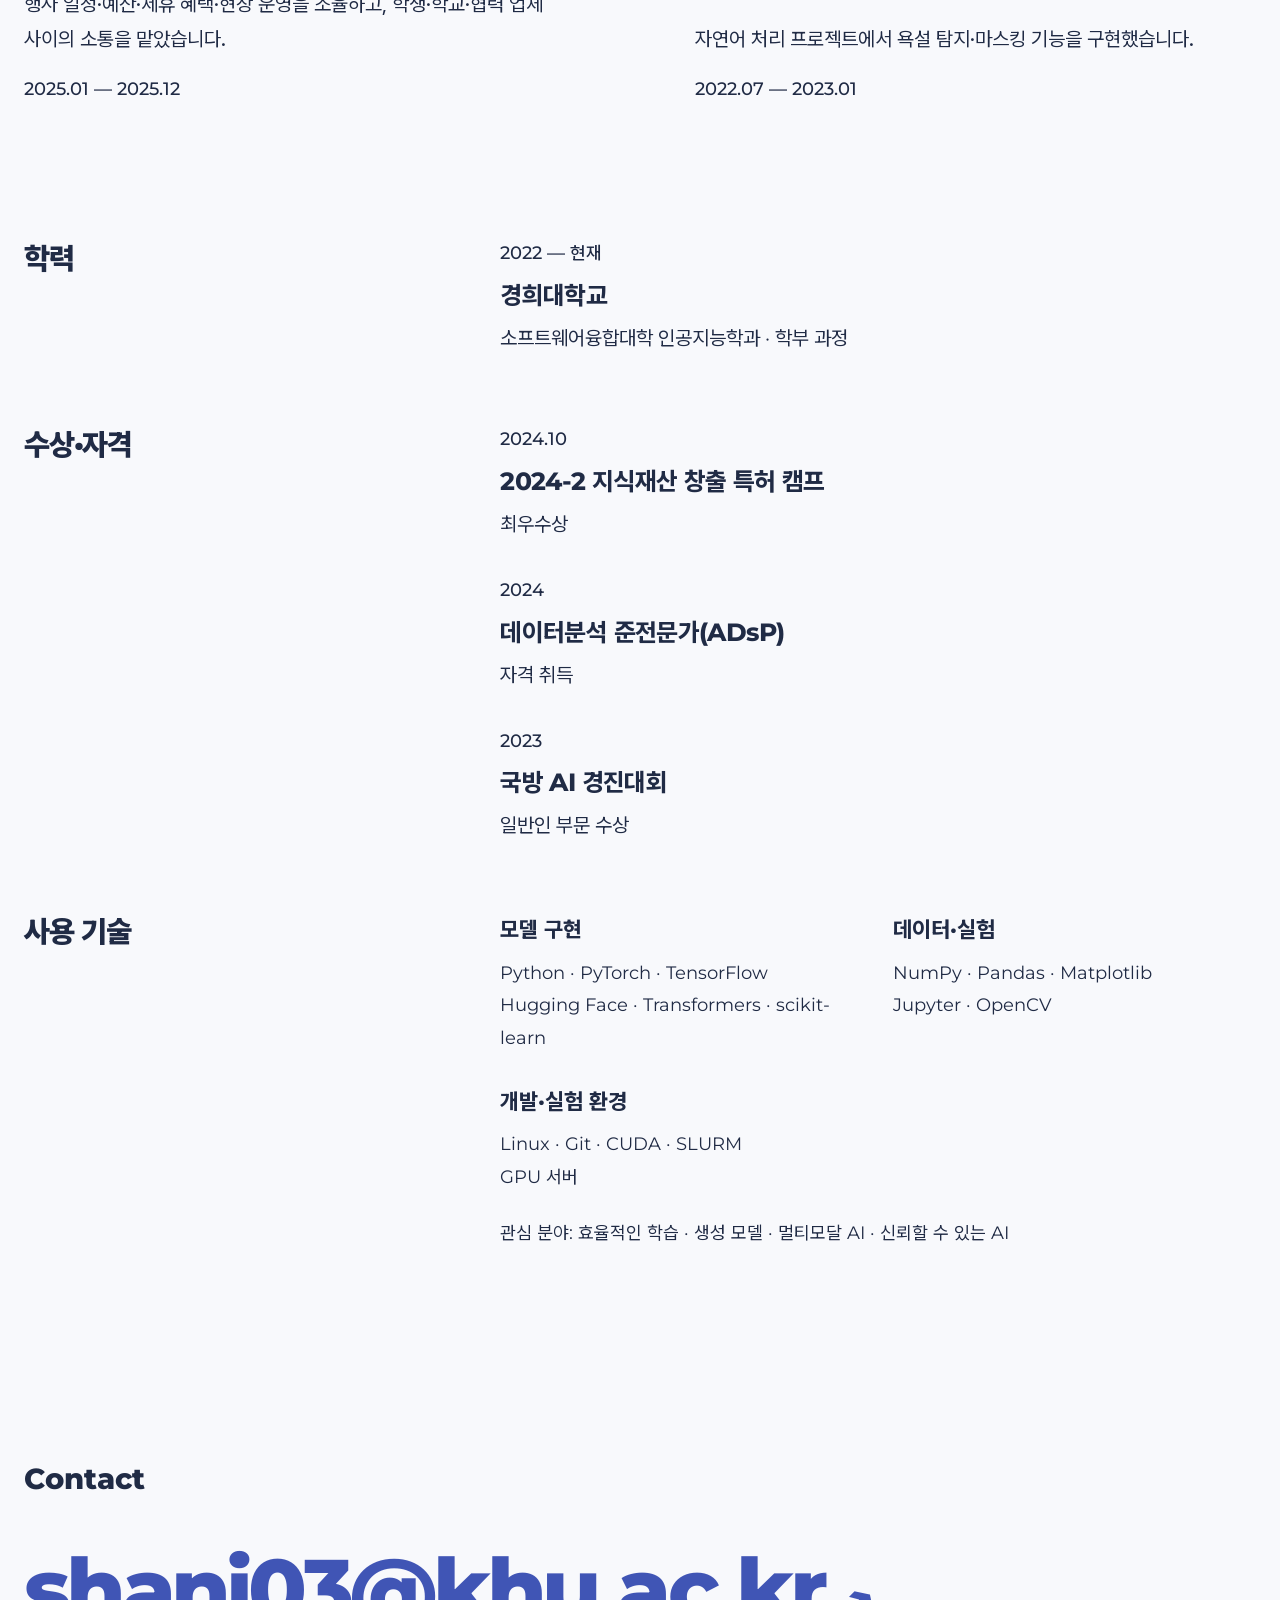
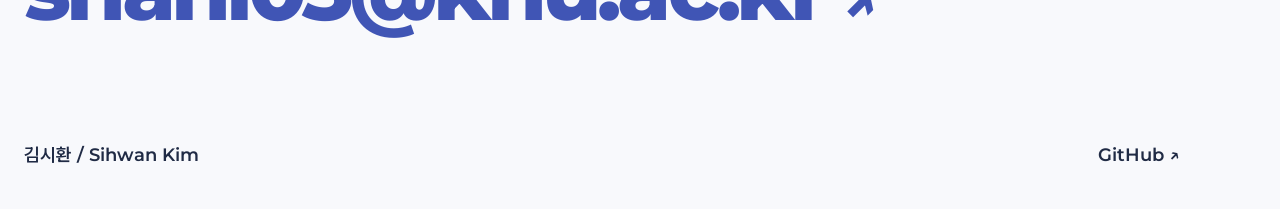
==== commit 6e02a8f6: "Illustrate video KV-cache compression with a TV and moving memory cards" ====
--- a/index.html
+++ b/index.html
@@ -47,7 +47,7 @@
 <div class="work-gallery"><article class="work-card card-clip" id="project-clip-context">
 <a aria-labelledby="title-clip-context" class="project-cover apparatus-cover cover-clip" data-project-link="" href="projects/clip-context/#experiment" tabindex="-1"><img class="apparatus-cover-image" src="assets/project-clip-context.svg?v=apparatus-20261028" alt="" loading="lazy" width="960" height="600"/><span aria-hidden="true" class="cover-arrow">↗</span></a>
 <div class="card-copy"><h3 class="project-name reading-zone" id="title-clip-context"><a data-en="Small objects in CLIP." data-ko="CLIP의 작은 객체 판별" data-project-link="" href="projects/clip-context/#experiment">CLIP의 작은 객체 판별</a></h3><p class="project-summary reading-zone" data-en="I designed masking and transplant experiments, finding conditions where CLIP retains discrimination after the object is masked." data-ko="객체를 가리고 옮기는 실험을 설계·구현해, 객체가 가려져도 CLIP의 판별력이 남는 조건을 확인했습니다.">객체를 가리고 옮기는 실험을 설계·구현해, 객체가 가려져도 CLIP의 판별력이 남는 조건을 확인했습니다.</p></div></article><article class="work-card card-cache" id="project-kv-cache">
-<a aria-labelledby="title-kv-cache" class="project-cover apparatus-cover cover-cache" data-project-link="" href="projects/kv-cache/#experiment" tabindex="-1"><img class="apparatus-cover-image" src="assets/project-kv-cache.svg?v=apparatus-20261028" alt="" loading="lazy" width="960" height="600"/><span aria-hidden="true" class="cover-arrow">↗</span></a>
+<a aria-labelledby="title-kv-cache" class="project-cover apparatus-cover cover-cache" data-project-link="" href="projects/kv-cache/#experiment" tabindex="-1"><img class="apparatus-cover-image" src="assets/project-kv-cache.svg?v=kv-tv-20261028" alt="" loading="lazy" width="960" height="600"/><span aria-hidden="true" class="cover-arrow">↗</span></a>
 <div class="card-copy"><h3 class="project-name reading-zone" id="title-kv-cache"><a data-en="Video models. KV-cache compression." data-ko="영상 모델의 KV-cache 압축" data-project-link="" href="projects/kv-cache/#experiment">영상 모델의 KV-cache 압축</a></h3><p class="project-summary reading-zone" data-en="I built and compared compression methods offline, finding that lower reconstruction error does not always mean lower attention-output error." data-ko="압축·복원 코드를 구현해 오프라인으로 비교했습니다. 복원 오차가 작아도 attention 출력 오차는 커질 수 있었습니다.">압축·복원 코드를 구현해 오프라인으로 비교했습니다. 복원 오차가 작아도 attention 출력 오차는 커질 수 있었습니다.</p></div></article><article class="work-card card-tryon" id="project-sunicon-vton">
 <a aria-labelledby="title-sunicon-vton" class="project-cover apparatus-cover cover-tryon" data-project-link="" href="projects/sunicon-vton/#experiment" tabindex="-1"><img class="apparatus-cover-image" src="assets/project-sunicon-vton.svg?v=apparatus-20261028" alt="" loading="lazy" width="960" height="600"/><span aria-hidden="true" class="cover-arrow">↗</span></a>
 <div class="card-copy"><h3 class="project-name reading-zone" id="title-sunicon-vton"><a data-en="Model generation. Virtual try-on." data-ko="모델컷 생성과 가상 피팅" data-project-link="" href="projects/sunicon-vton/#experiment">모델컷 생성과 가상 피팅</a></h3><p class="project-summary reading-zone" data-en="I connected local-VLM instructions and virtual try-on in a sequential single-GPU pipeline, then delivered the code and usage guide." data-ko="로컬 VLM과 가상 피팅을 단일 GPU에서 순차 실행하도록 연결하고, 코드와 사용 가이드를 전달했습니다.">로컬 VLM과 가상 피팅을 단일 GPU에서 순차 실행하도록 연결하고, 코드와 사용 가이드를 전달했습니다.</p></div></article><article class="work-card card-video" id="project-spot-videollm">
